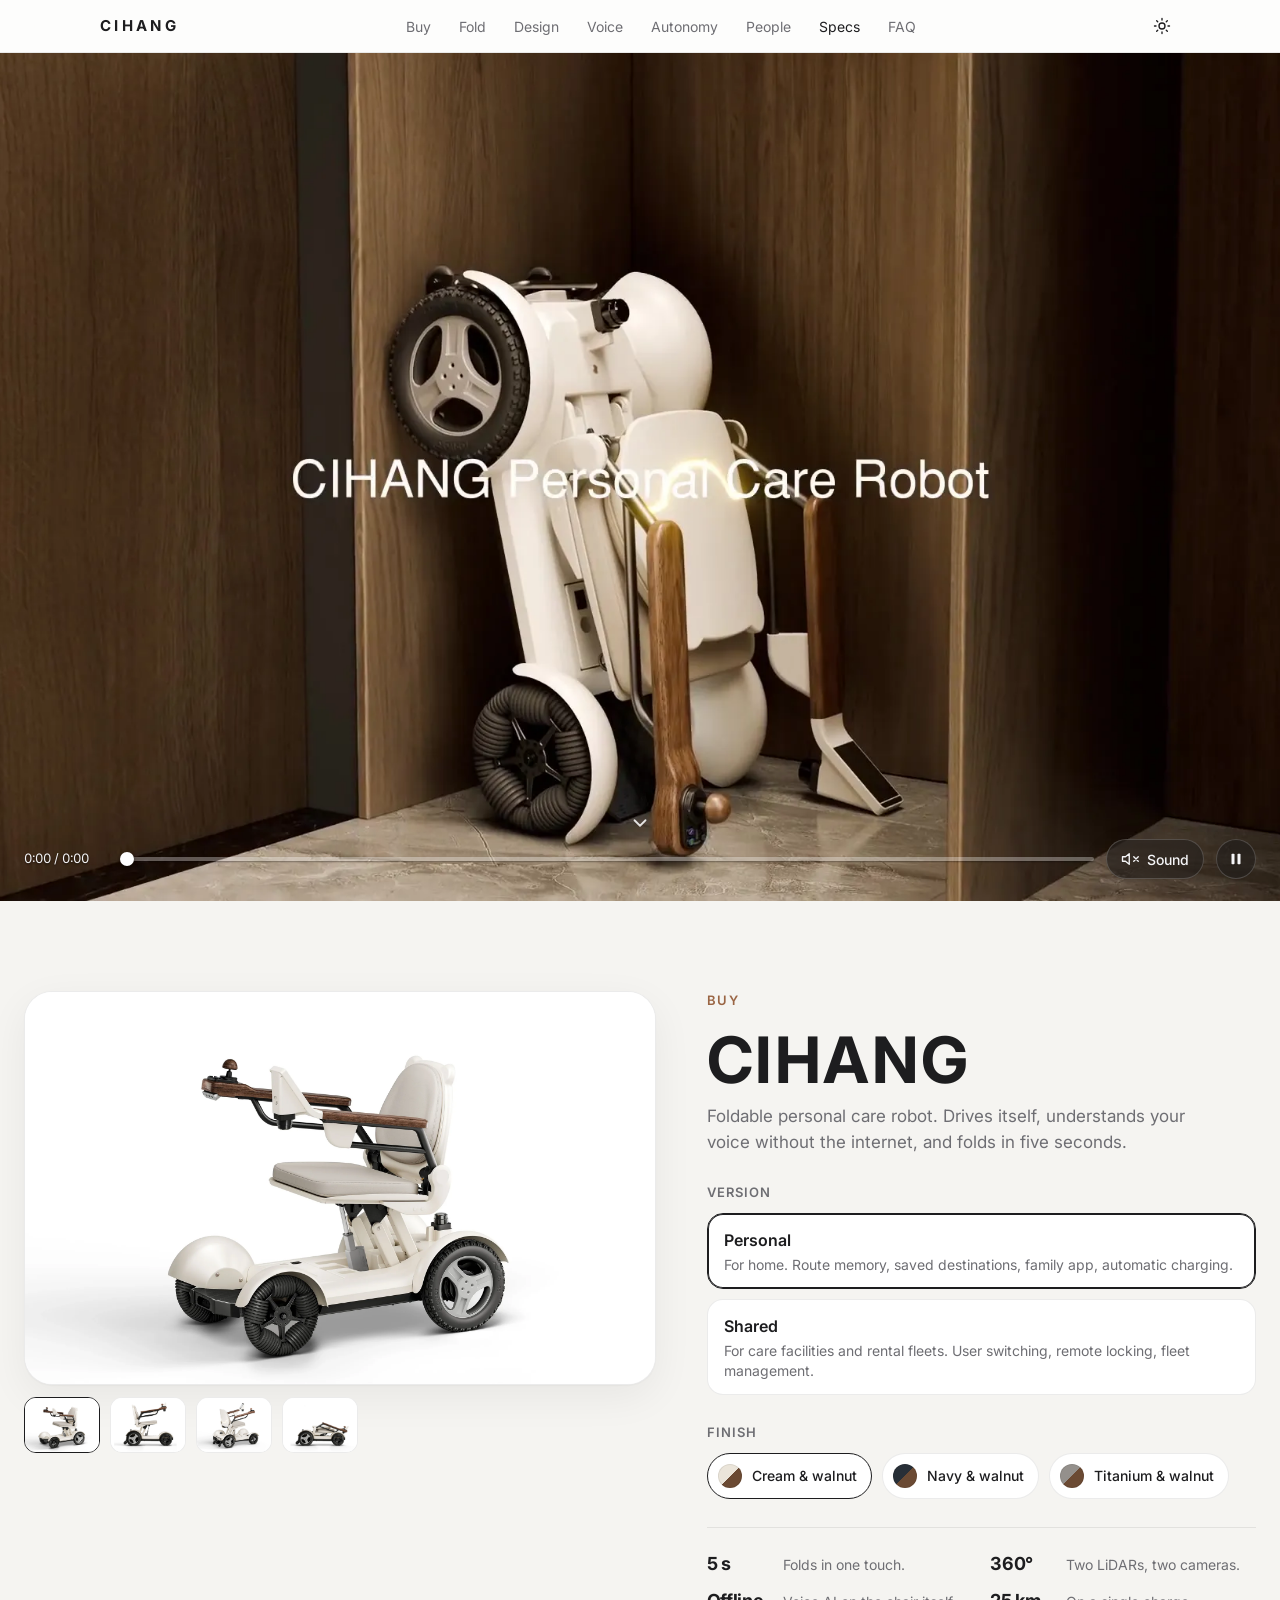
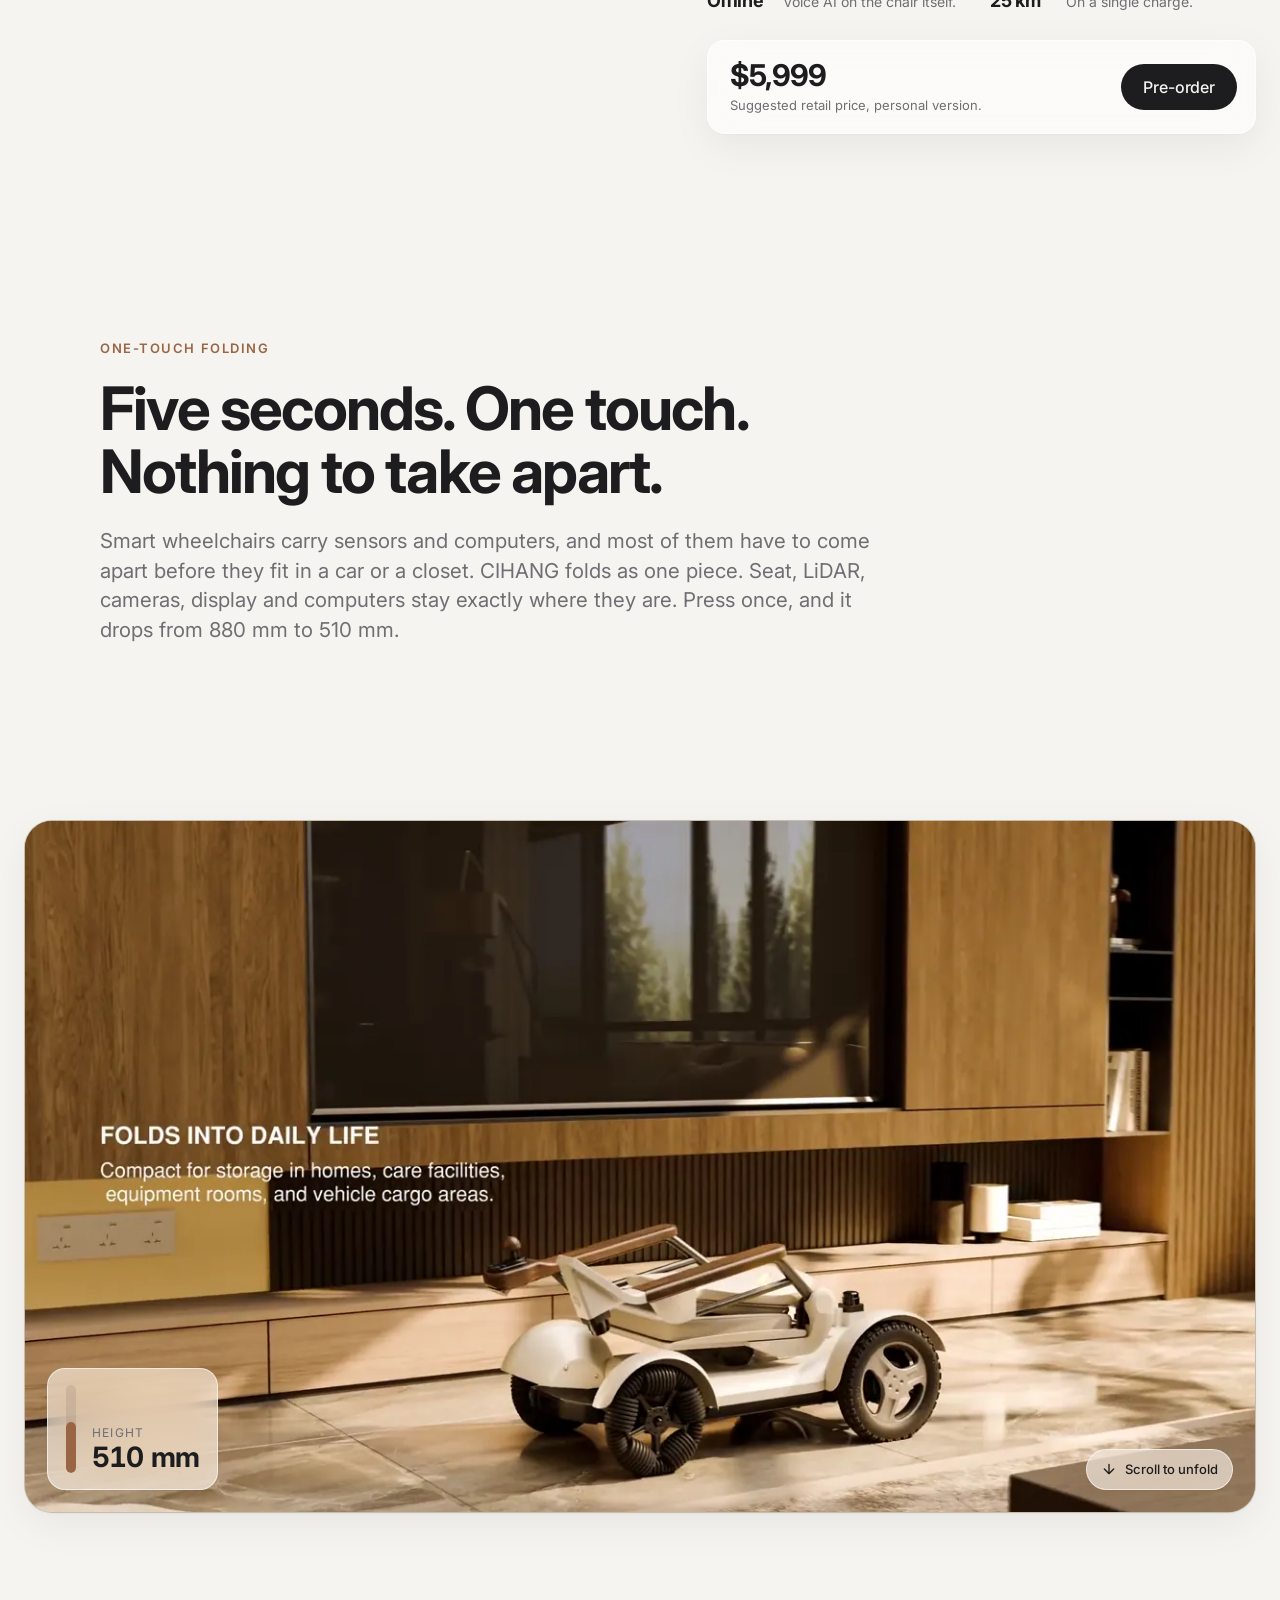
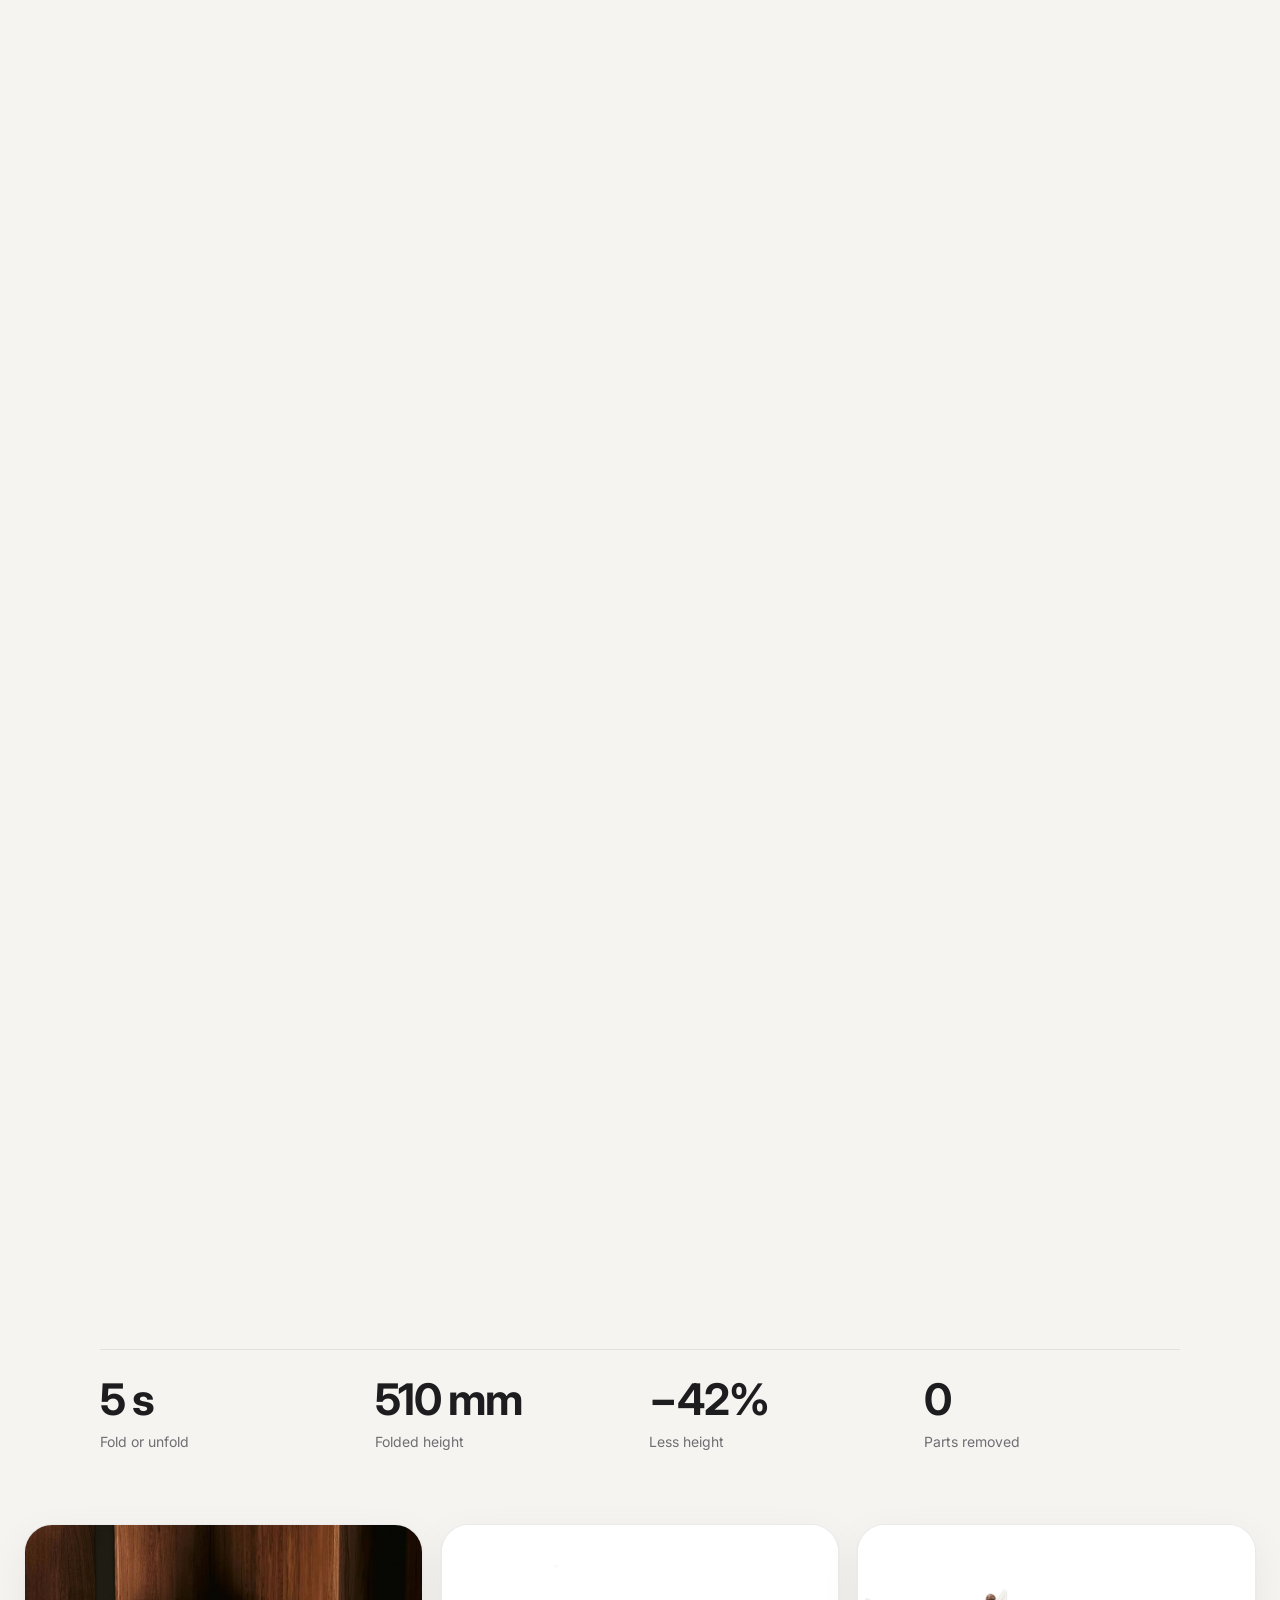
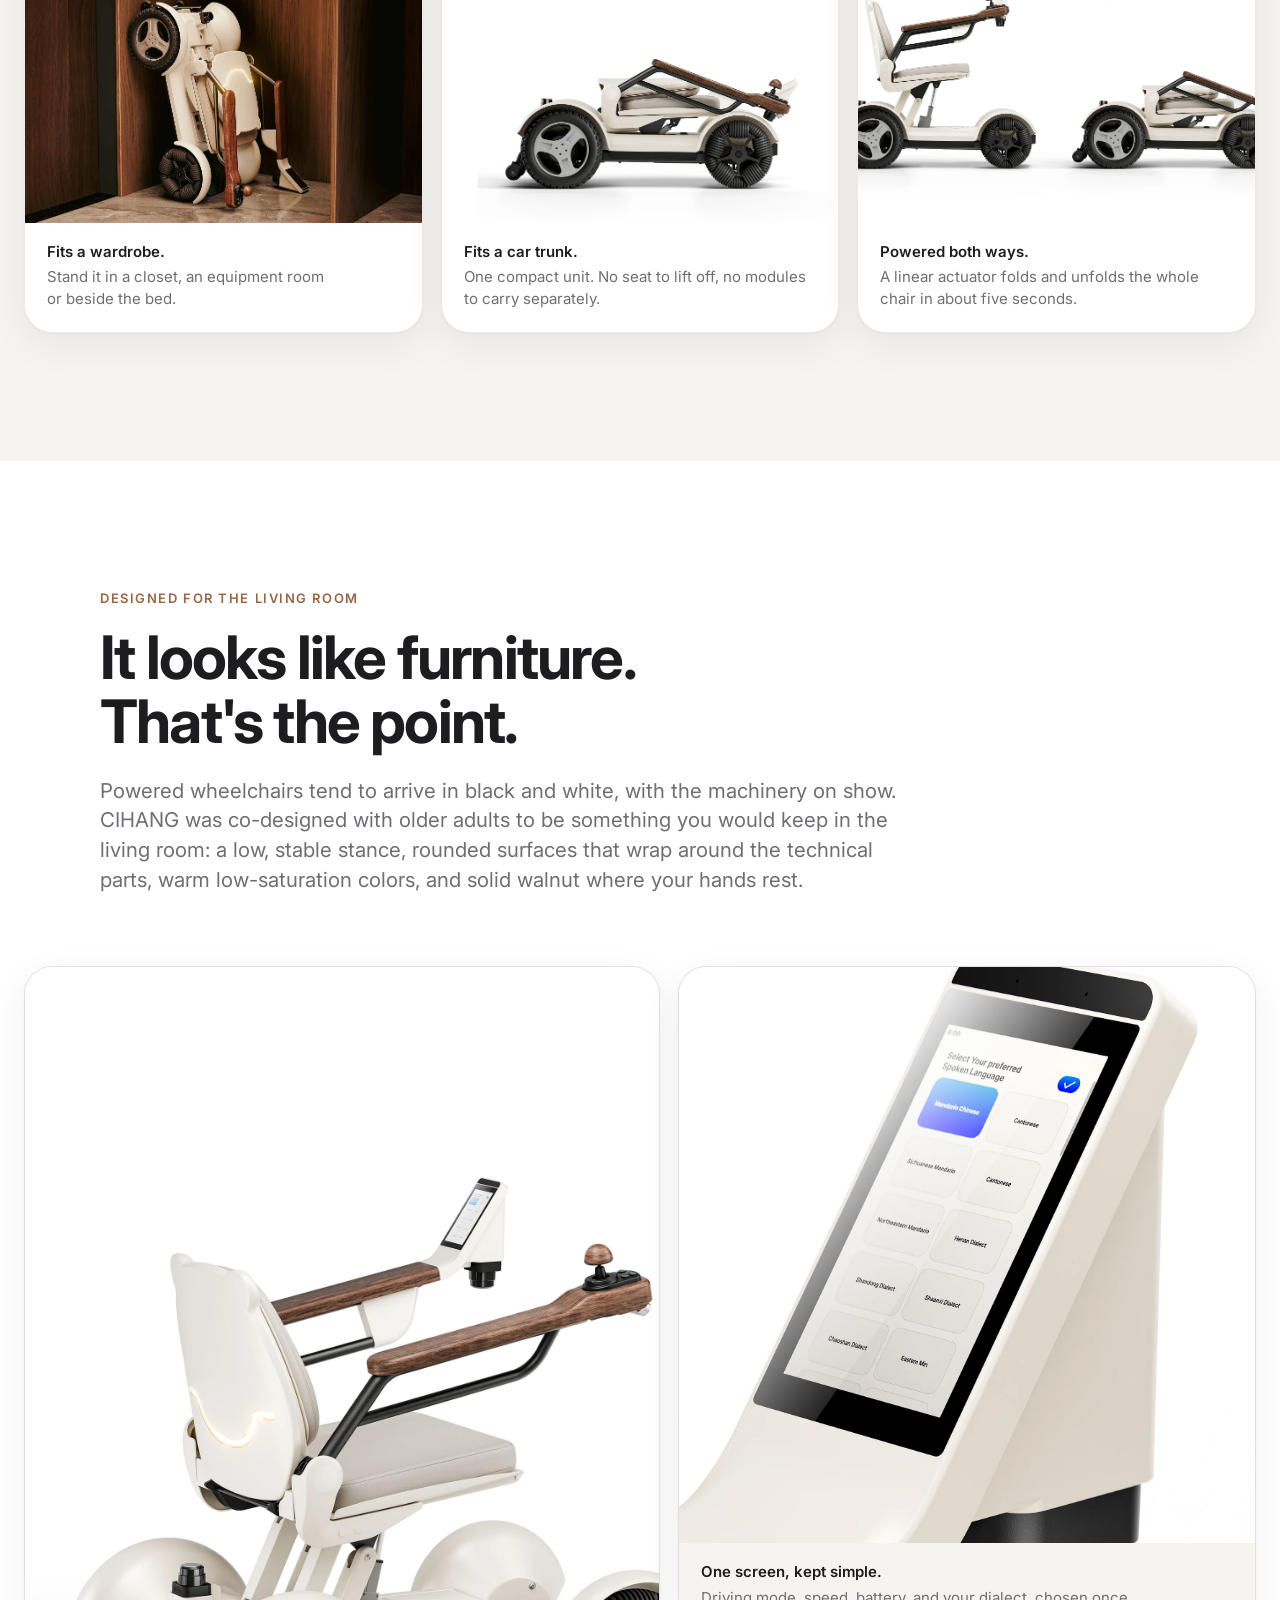
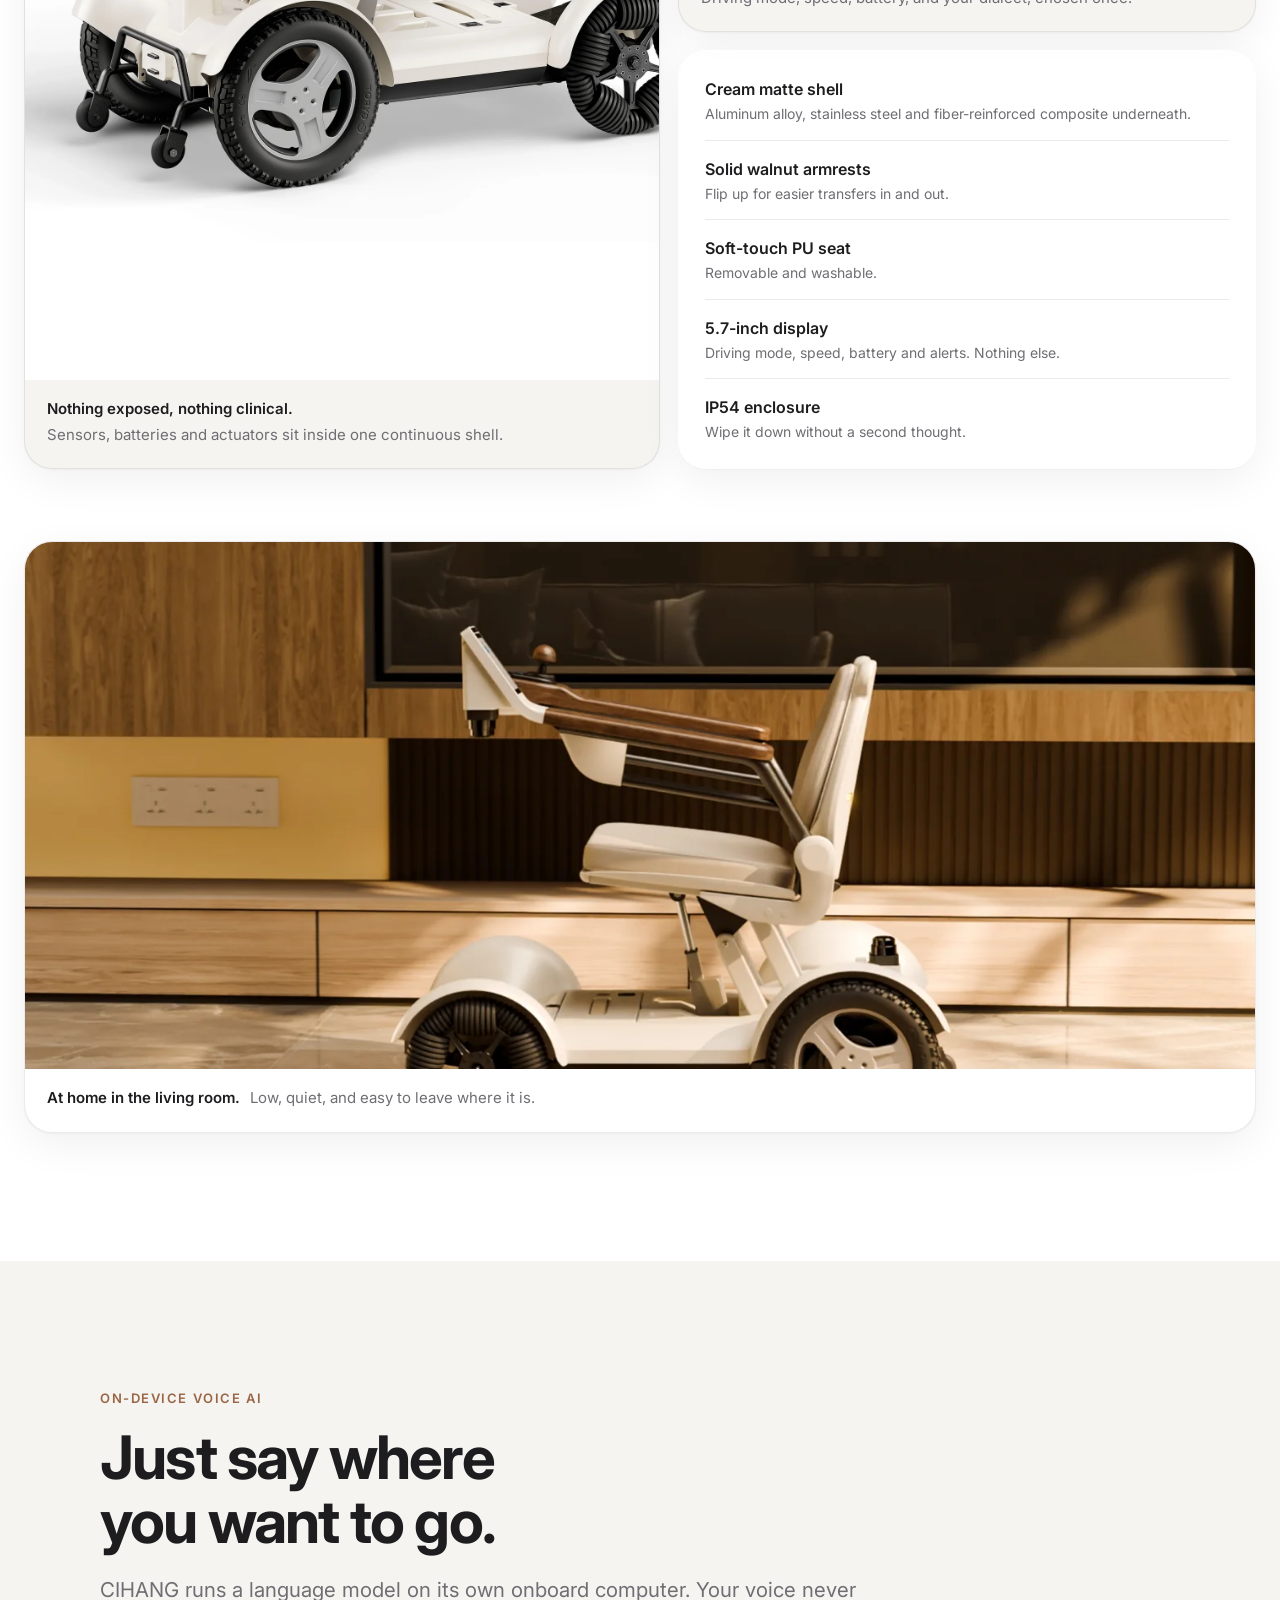
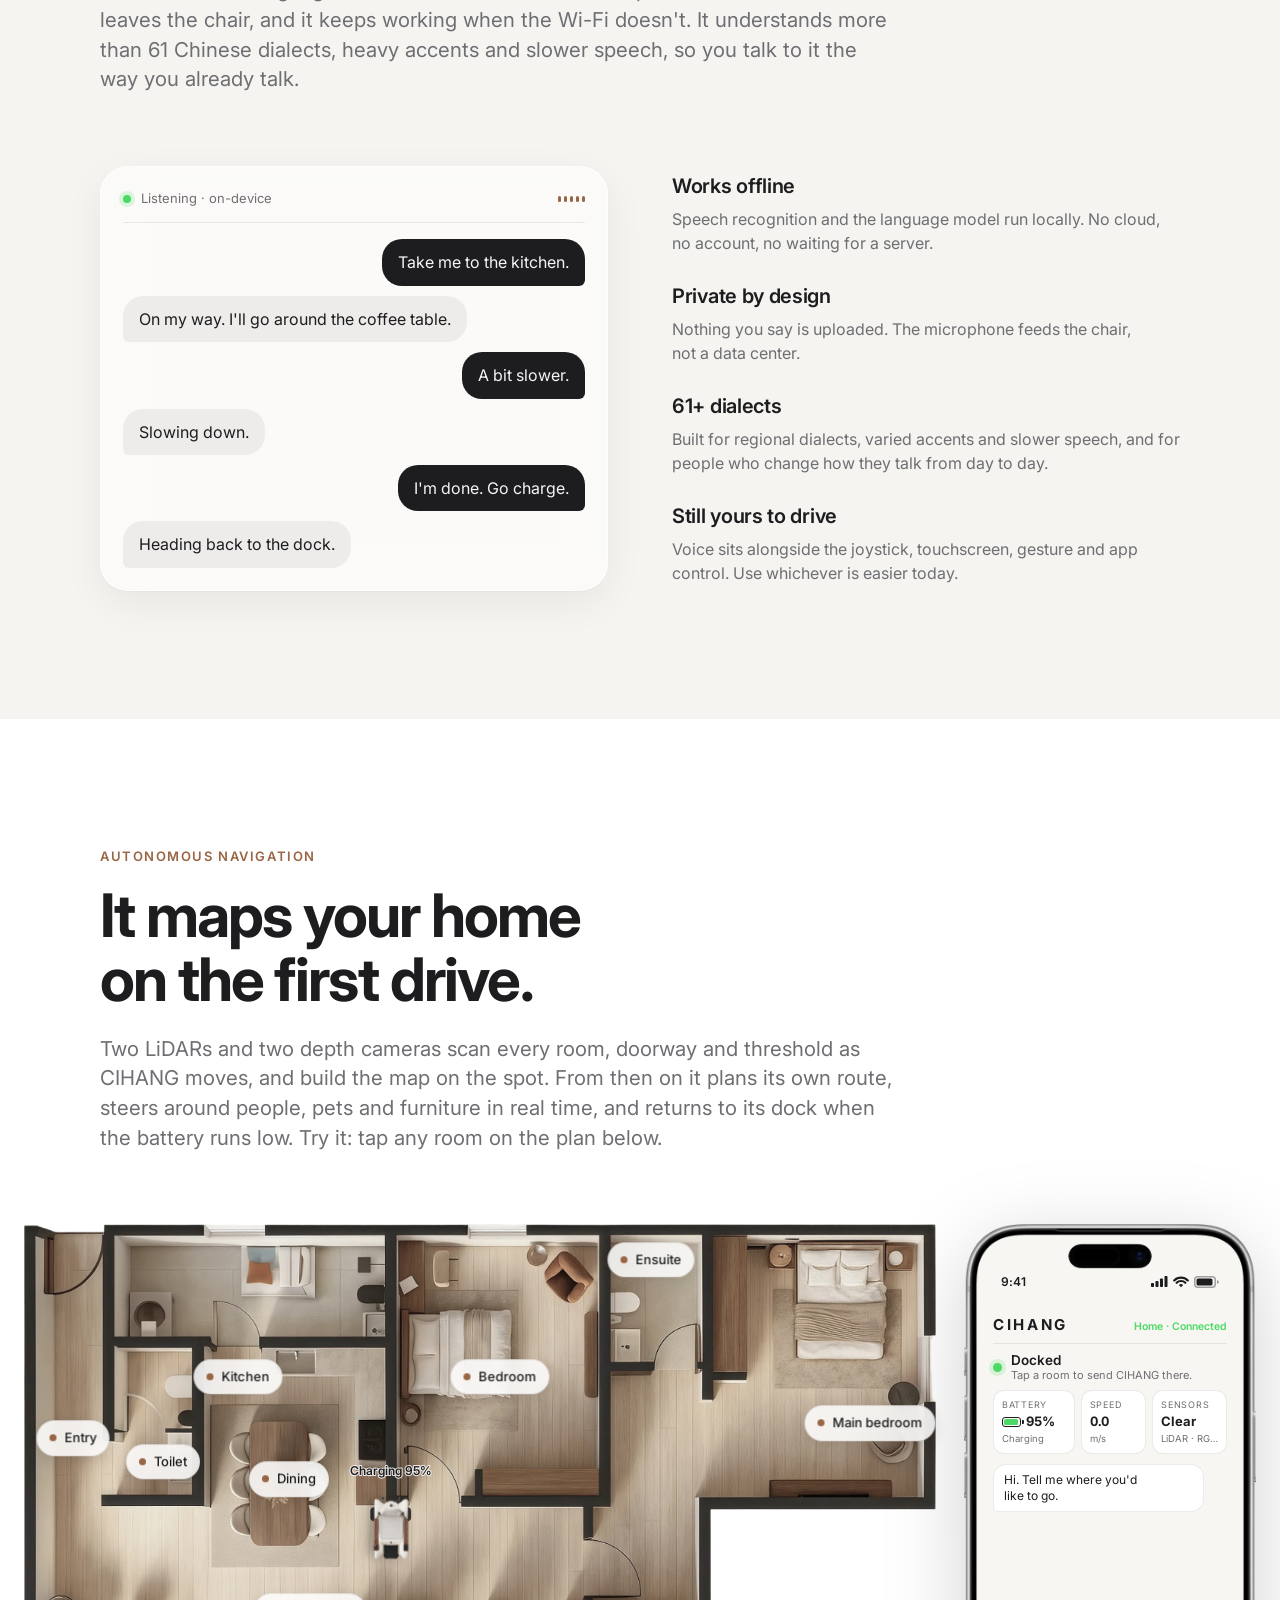
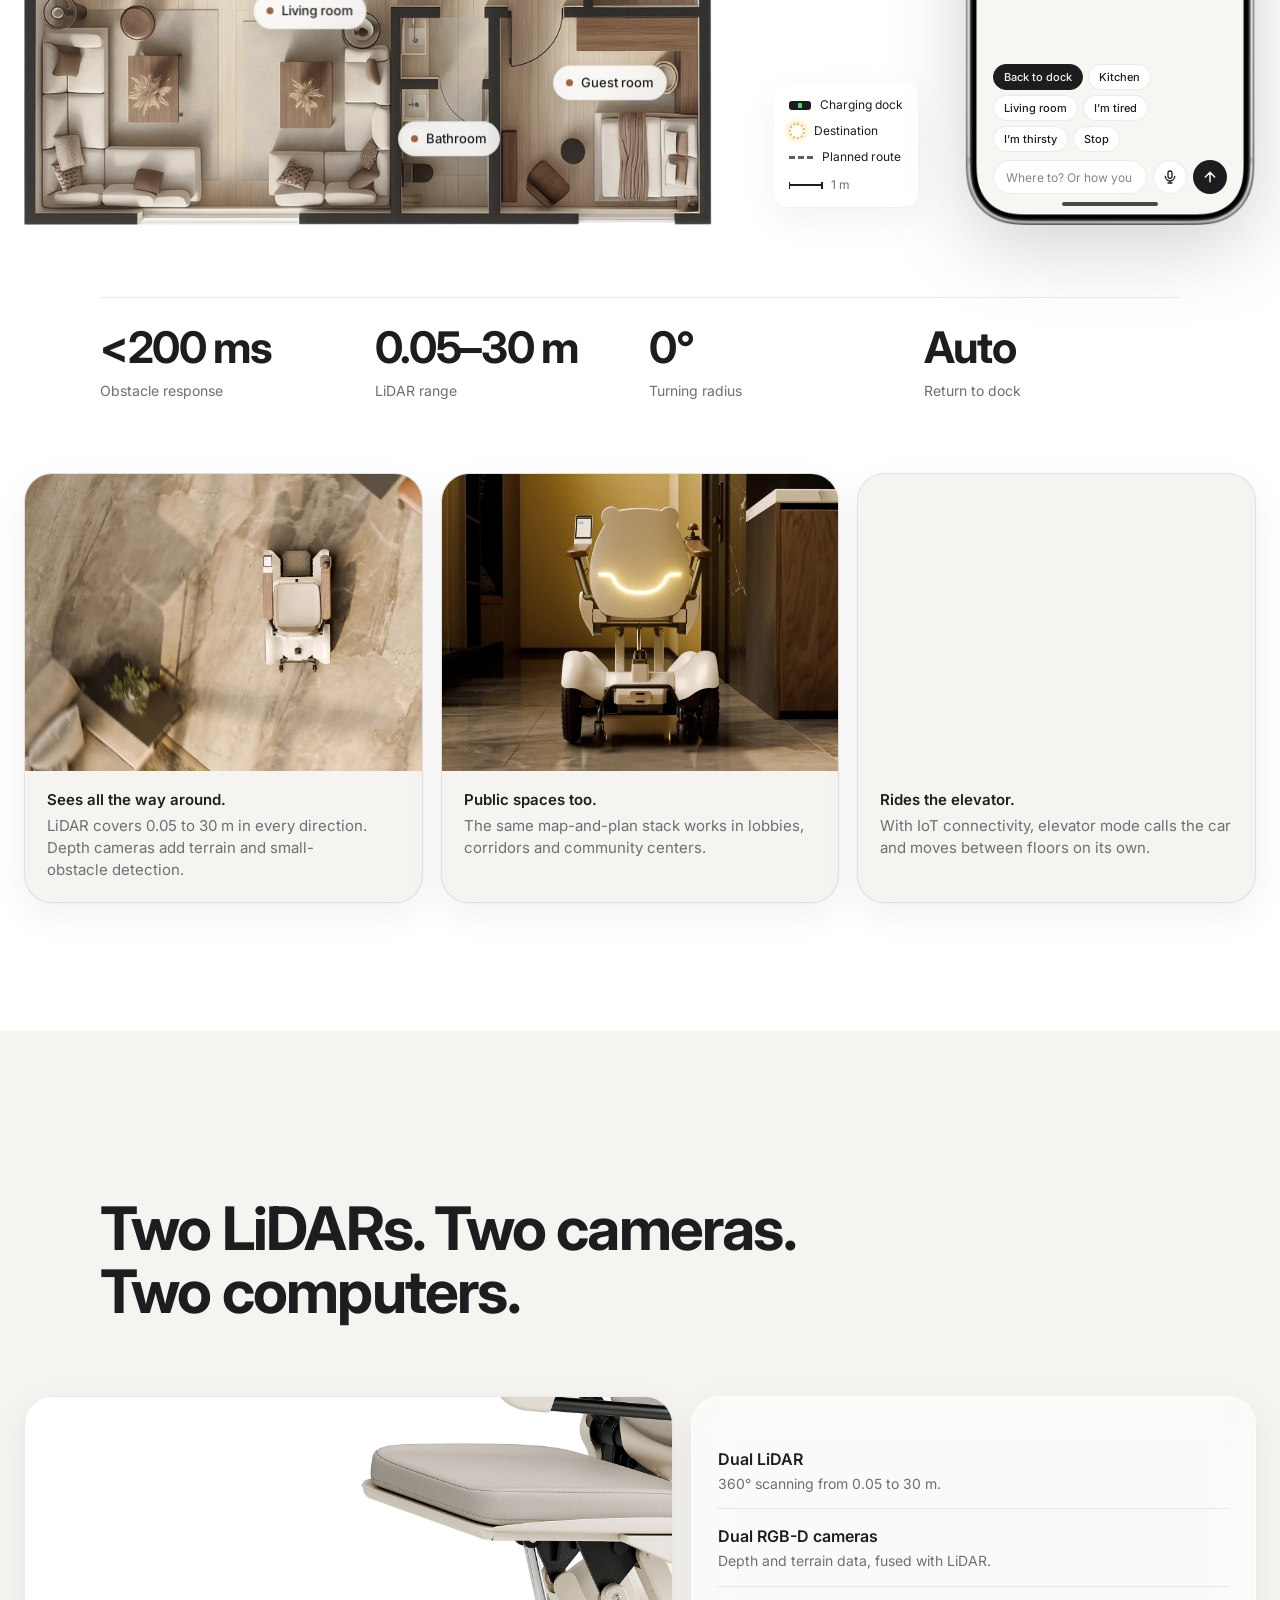
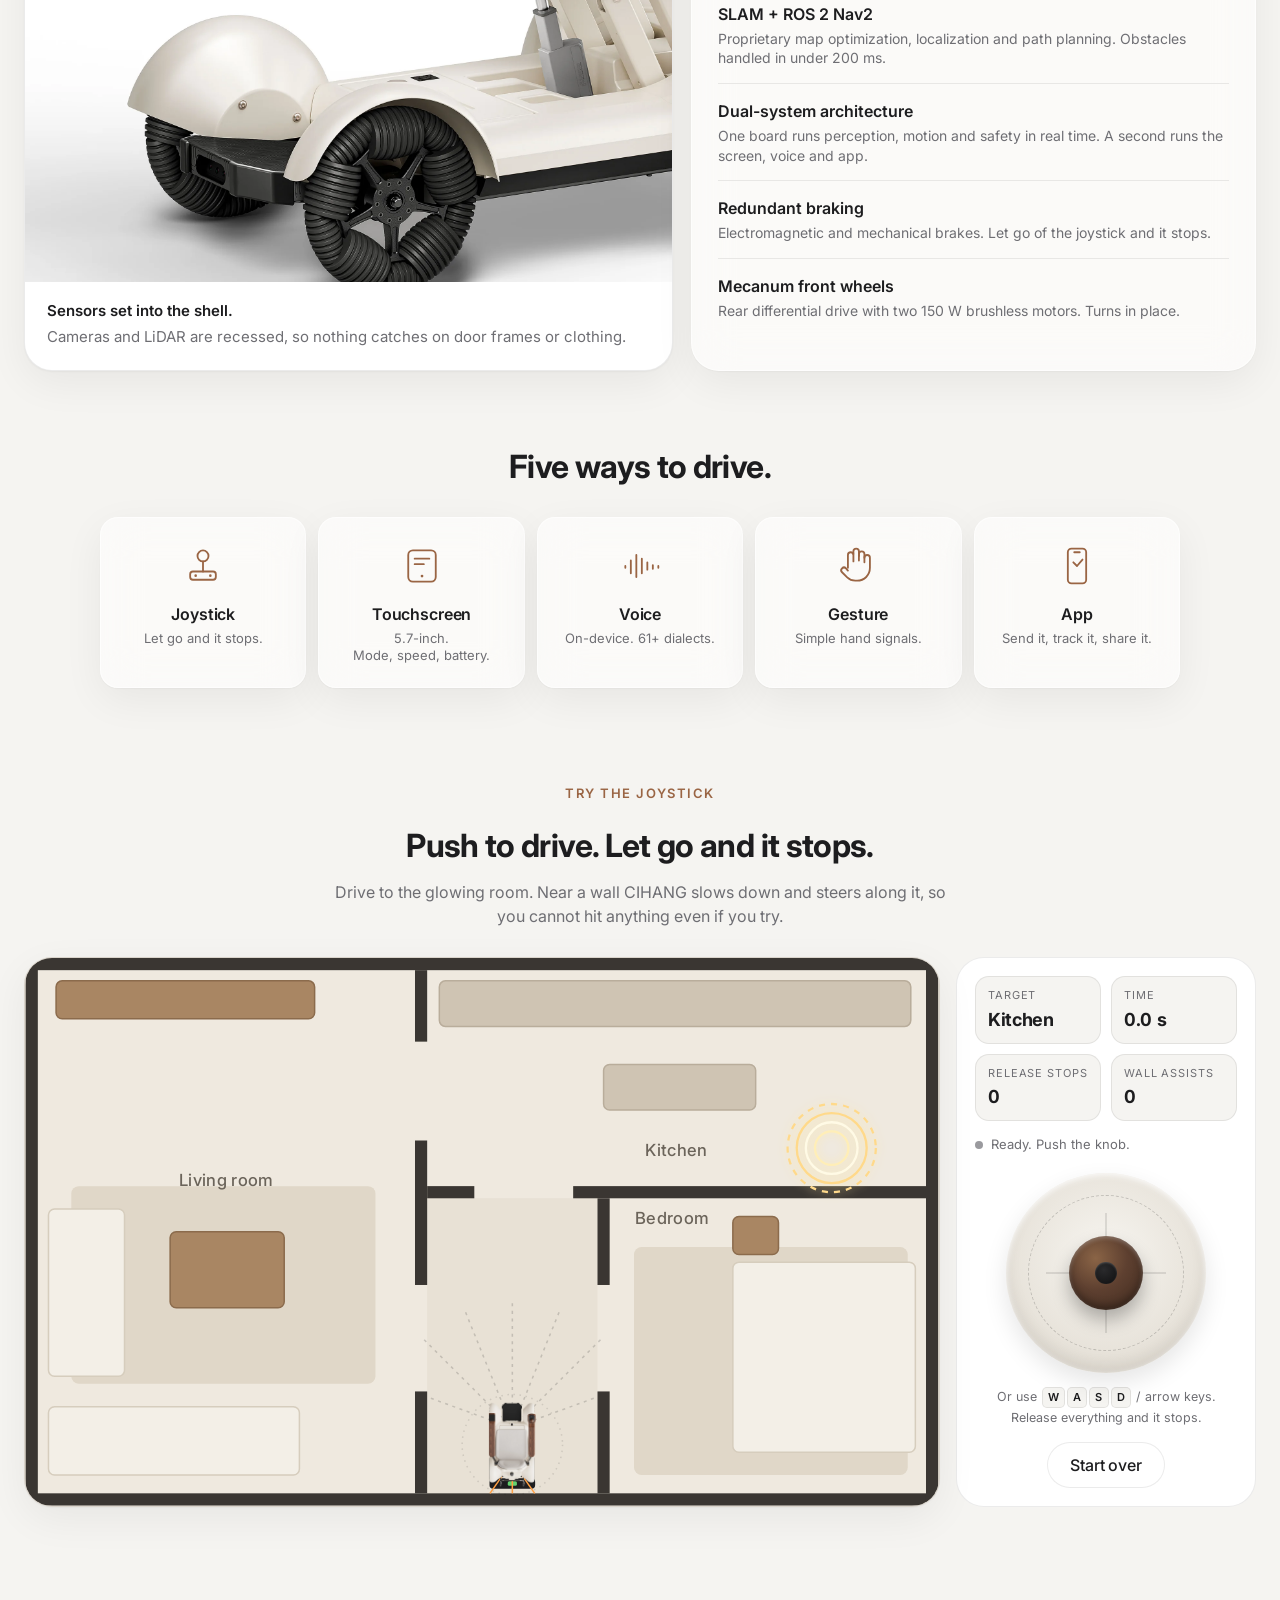
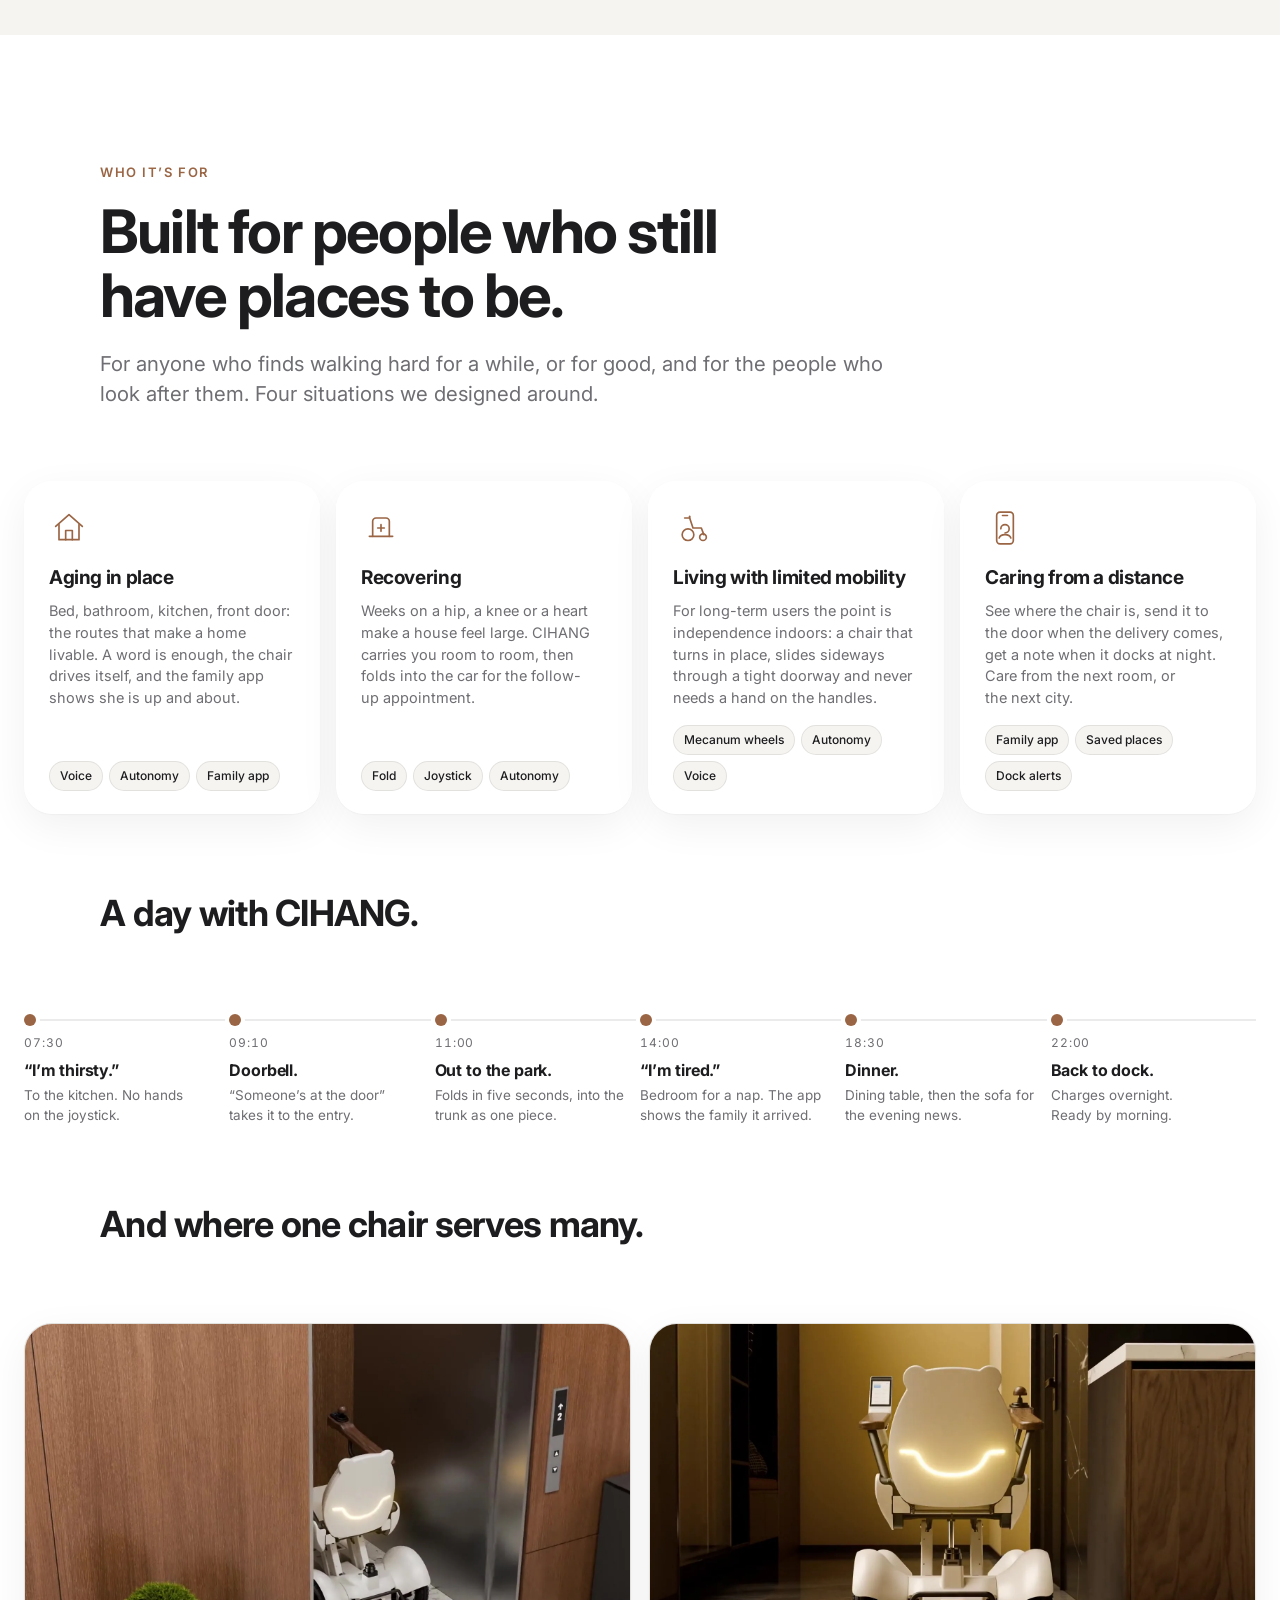
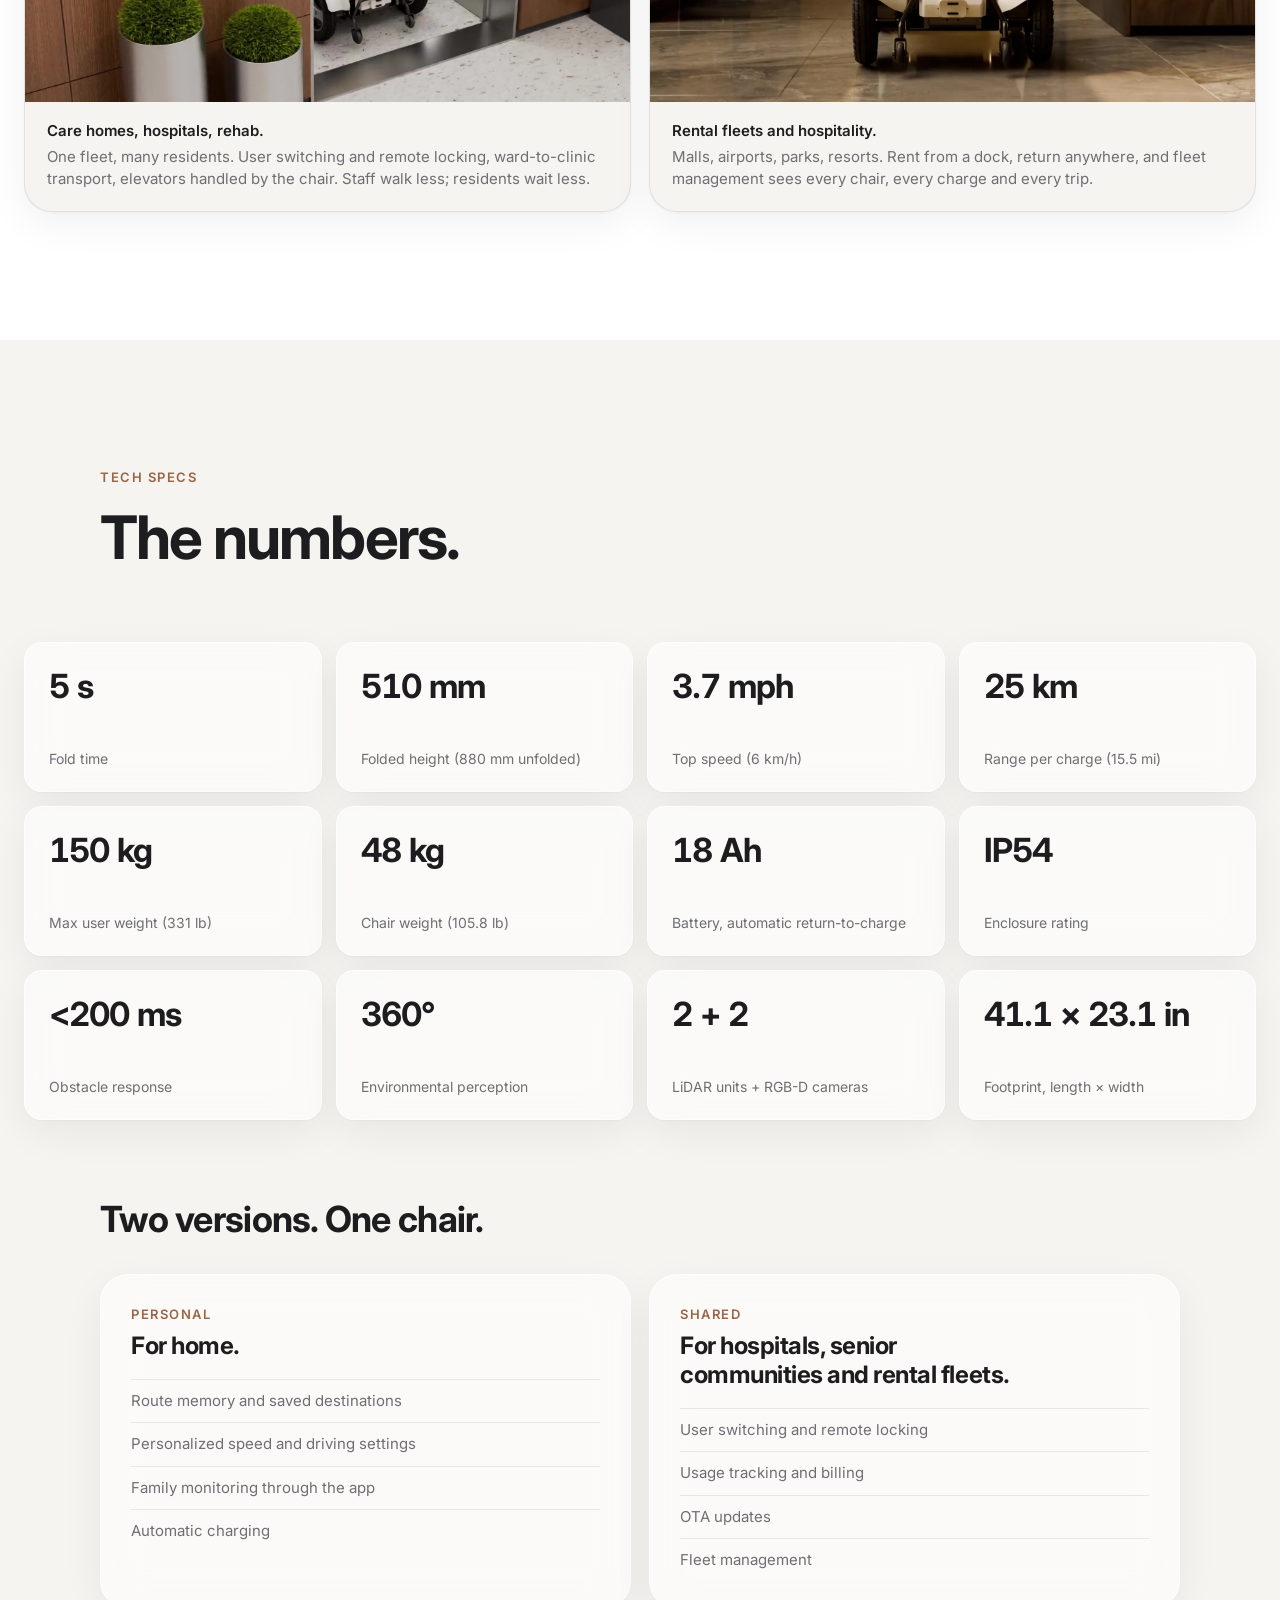
==== index.html @ 5013b327 "Add files via upload" ====
<!DOCTYPE html>
<html lang="en">
<head>
  <meta charset="utf-8">
  <meta name="viewport" content="width=device-width, initial-scale=1">
  <title>CIHANG — Foldable Personal Care Robot</title>
  <meta name="description" content="CIHANG is a foldable personal care robot for aging in place. It drives itself, understands your voice without the internet, and folds in five seconds.">
  <meta name="theme-color" content="#f5f4f1" media="(prefers-color-scheme: light)">
  <meta name="theme-color" content="#0c0c0d" media="(prefers-color-scheme: dark)">
  <meta property="og:title" content="CIHANG — Foldable Personal Care Robot">
  <meta property="og:description" content="Drives itself. Listens without the internet. Folds in five seconds.">
  <meta property="og:image" content="assets/img/studio-front.webp">
  <link rel="icon" href="assets/favicon.svg" type="image/svg+xml">
  <script type="application/ld+json">
  {
    "@context": "https://schema.org",
    "@type": "Product",
    "name": "CIHANG Personal Care Robot",
    "brand": { "@type": "Brand", "name": "WDC Robot" },
    "description": "Foldable personal care robot for aging in place. Drives itself with dual LiDAR and depth cameras, understands voice without the internet, and folds in five seconds.",
    "image": "assets/img/studio-front.webp",
    "offers": { "@type": "Offer", "price": "5999", "priceCurrency": "USD", "availability": "https://schema.org/PreOrder", "url": "https://www.wdcrobot.com/" }
  }
  </script>
  <script>
    // Apply saved theme before first paint to avoid a flash.
    (function () {
      try {
        var t = localStorage.getItem('cihang-theme');
        if (t === 'dark' || t === 'light') document.documentElement.setAttribute('data-theme', t);
      } catch (e) {}
    })();
  </script>
  <link rel="preconnect" href="https://fonts.googleapis.com">
  <link rel="preconnect" href="https://fonts.gstatic.com" crossorigin>
  <link href="https://fonts.googleapis.com/css2?family=Inter:wght@400;500;600;700&display=swap" rel="stylesheet">
  <link rel="stylesheet" href="assets/css/style.css?v=17">
</head>
<body>

<a class="skip" href="#main">Skip to content</a>

<!-- ======================= NAV ======================= -->
<header class="nav" id="top">
  <div class="nav__inner">
    <a class="nav__brand" href="#top" aria-label="CIHANG home">CIHANG</a>
    <nav class="nav__links" id="nav-links" aria-label="Sections">
      <a href="#buy">Buy</a>
      <a href="#fold">Fold</a>
      <a href="#design">Design</a>
      <a href="#voice">Voice</a>
      <a href="#autonomy">Autonomy</a>
      <a href="#people">People</a>
      <a href="#specs">Specs</a>
      <a href="#faq">FAQ</a>
    </nav>
    <div class="nav__actions">
      <button class="icon-btn" id="theme-toggle" type="button" aria-label="Toggle dark mode" title="Toggle theme">
        <svg class="icon-sun" width="18" height="18" viewBox="0 0 24 24" fill="none" stroke="currentColor" stroke-width="1.8" stroke-linecap="round" aria-hidden="true"><circle cx="12" cy="12" r="4"/><path d="M12 2v2M12 20v2M4.9 4.9l1.4 1.4M17.7 17.7l1.4 1.4M2 12h2M20 12h2M4.9 19.1l1.4-1.4M17.7 6.3l1.4-1.4"/></svg>
        <svg class="icon-moon" width="18" height="18" viewBox="0 0 24 24" fill="none" stroke="currentColor" stroke-width="1.8" stroke-linecap="round" stroke-linejoin="round" aria-hidden="true"><path d="M21 12.8A9 9 0 1 1 11.2 3a7 7 0 0 0 9.8 9.8z"/></svg>
      </button>
      <button class="icon-btn nav__menu" id="menu-toggle" type="button" aria-label="Open menu" aria-expanded="false" aria-controls="nav-links">
        <svg width="18" height="18" viewBox="0 0 24 24" fill="none" stroke="currentColor" stroke-width="1.8" stroke-linecap="round" aria-hidden="true"><path d="M4 7h16M4 12h16M4 17h16"/></svg>
      </button>
    </div>
  </div>
</header>

<main id="main">

<!-- ======================= FILM (full-screen hero video) ======================= -->
<section class="film" aria-label="Product film">
  <div class="film__frame">
  <video id="hero-video" autoplay muted loop playsinline preload="metadata" poster="assets/video/poster.webp" aria-label="CIHANG product film: folding, mapping, autonomous driving, elevator access, voice control">
    <source src="assets/video/cihang.mp4" type="video/mp4">
    <img src="assets/video/poster.webp" alt="CIHANG folded in a walnut wardrobe" width="1920" height="1080">
  </video>
  <div class="video-controls">
    <span class="video-time" id="video-time">0:00 / 0:00</span>
    <input class="video-seek" id="video-seek" type="range" min="0" max="1000" value="0" step="1" aria-label="Video progress" style="--p:0%">
    <button class="vbtn glass" id="video-sound" type="button" aria-label="Turn sound on" aria-pressed="false">
      <svg class="ic-muted" width="18" height="18" viewBox="0 0 24 24" fill="none" stroke="currentColor" stroke-width="1.8" stroke-linecap="round" stroke-linejoin="round" aria-hidden="true"><path d="M11 5 6 9H2v6h4l5 4V5z"/><path d="m23 9-6 6M17 9l6 6"/></svg>
      <svg class="ic-sound" width="18" height="18" viewBox="0 0 24 24" fill="none" stroke="currentColor" stroke-width="1.8" stroke-linecap="round" stroke-linejoin="round" aria-hidden="true"><path d="M11 5 6 9H2v6h4l5 4V5z"/><path d="M15.5 8.5a5 5 0 0 1 0 7M19 5.5a10 10 0 0 1 0 13"/></svg>
      <span>Sound</span>
    </button>
    <button class="vbtn glass" id="video-play" type="button" aria-label="Pause video" aria-pressed="true">
      <svg class="ic-pause" width="18" height="18" viewBox="0 0 24 24" fill="currentColor" aria-hidden="true"><rect x="6" y="5" width="4" height="14" rx="1"/><rect x="14" y="5" width="4" height="14" rx="1"/></svg>
      <svg class="ic-play" width="18" height="18" viewBox="0 0 24 24" fill="currentColor" aria-hidden="true"><path d="M8 5.5v13l11-6.5z"/></svg>
    </button>
  </div>
  <a class="film__cue" href="#buy" aria-label="Scroll down">
    <svg width="22" height="22" viewBox="0 0 24 24" fill="none" stroke="currentColor" stroke-width="2" stroke-linecap="round" stroke-linejoin="round" aria-hidden="true"><path d="m6 9 6 6 6-6"/></svg>
  </a>
  </div>
</section>

<!-- ======================= BUY ======================= -->
<section class="section buy" id="buy">
  <div class="container container--wide">
    <div class="buy__grid">
      <div class="buy__gallery reveal">
        <div class="buy__main">
          <img id="buy-main" src="assets/img/studio-front.webp" alt="CIHANG personal care robot, front three-quarter view" width="2400" height="1350">
        </div>
        <div class="buy__thumbs" role="tablist" aria-label="Product views">
          <button type="button" class="is-active" data-base="studio-front" data-src="assets/img/studio-front.webp" data-alt="CIHANG, front three-quarter view" aria-label="Front view"><img src="assets/img/studio-front.webp" alt="" loading="lazy" decoding="async"></button>
          <button type="button" data-base="side-unfolded" data-src="assets/img/side-unfolded.webp" data-alt="CIHANG, side view" aria-label="Side view"><img src="assets/img/side-unfolded.webp" alt="" loading="lazy" decoding="async"></button>
          <button type="button" data-base="studio-rear" data-src="assets/img/studio-rear.webp" data-alt="CIHANG, rear three-quarter view" aria-label="Rear view"><img src="assets/img/studio-rear.webp" alt="" loading="lazy" decoding="async"></button>
          <button type="button" data-base="folded-side" data-src="assets/img/folded-side.webp" data-alt="CIHANG folded" aria-label="Folded"><img src="assets/img/folded-side.webp" alt="" loading="lazy" decoding="async"></button>
        </div>
      </div>

      <div class="buy__panel">
        <p class="eyebrow reveal">Buy</p>
        <h1 class="buy__title reveal" style="--d:.05s">CIHANG</h1>
        <p class="buy__sub reveal" style="--d:.1s">Foldable personal care robot. Drives itself, understands your voice without the internet, and folds in five seconds.</p>

        <div class="buy__group reveal" style="--d:.15s">
          <h3>Version</h3>
          <div class="buy__options" id="buy-versions">
            <button type="button" class="opt is-active" data-version="personal" aria-pressed="true">
              <strong>Personal</strong>
              <span>For home. Route memory, saved destinations, family app, automatic charging.</span>
            </button>
            <button type="button" class="opt" data-version="shared" aria-pressed="false">
              <strong>Shared</strong>
              <span>For care facilities and rental fleets. User switching, remote locking, fleet management.</span>
            </button>
          </div>
        </div>

        <div class="buy__group reveal" style="--d:.2s">
          <h3>Finish</h3>
          <div class="buy__swatches" id="buy-finishes">
            <button type="button" class="swatch is-active" data-finish="" aria-pressed="true"><i class="swatch__cream" aria-hidden="true"></i>Cream &amp; walnut</button>
            <button type="button" class="swatch" data-finish="-navy" aria-pressed="false"><i class="swatch__navy" aria-hidden="true"></i>Navy &amp; walnut</button>
            <button type="button" class="swatch" data-finish="-titanium" aria-pressed="false"><i class="swatch__titanium" aria-hidden="true"></i>Titanium &amp; walnut</button>
          </div>
        </div>

        <ul class="buy__includes reveal" style="--d:.25s">
          <li><strong>5 s</strong><span>Folds in one touch.</span></li>
          <li><strong>360°</strong><span>Two LiDARs, two cameras.</span></li>
          <li><strong>Offline</strong><span>Voice AI on the chair itself.</span></li>
          <li><strong>25 km</strong><span>On a single charge.</span></li>
        </ul>

        <div class="buy__price glass reveal" style="--d:.3s">
          <div class="buy__price-text">
            <span class="buy__amount" id="buy-amount">$5,999</span>
            <span class="buy__note" id="buy-note">Suggested retail price, personal version.</span>
          </div>
          <a class="btn btn--primary" id="buy-cta" href="https://www.wdcrobot.com/" target="_blank" rel="noopener">Pre-order</a>
        </div>
      </div>
    </div>
  </div>
</section>

<!-- ======================= FOLD ======================= -->
<section class="section" id="fold">
  <div class="container">
    <p class="eyebrow reveal">One-touch folding</p>
    <h2 class="headline reveal" style="--d:.05s">Five seconds. One touch.<br class="br-lg"> Nothing to take apart.</h2>
    <p class="lede reveal" style="--d:.1s">Smart wheelchairs carry sensors and computers, and most of them have to come apart before they fit in a car or a closet. CIHANG folds as one piece. Seat, LiDAR, cameras, display and computers stay exactly where they are. Press once, and it drops from 880 mm to 510 mm.</p>
  </div>

  <div class="container container--wide">
    <!-- Scroll-driven unfold: 56 frames cut from the film, scrubbed by scroll position -->
    <div class="unfold" id="unfold" data-frames="56">
      <div class="unfold__sticky">
        <div class="unfold__stage">
          <img class="unfold__poster" src="assets/seq/unfold-01.webp" alt="CIHANG folded flat on a living-room floor; scrolling unfolds it" width="1280" height="720">
          <canvas class="unfold__canvas" width="1280" height="720" aria-hidden="true"></canvas>
          <div class="fold-readout glass unfold__readout" aria-live="polite">
            <div class="fold-bar" aria-hidden="true"><span class="fold-bar__fill" id="unfold-fill" style="height:58%"></span></div>
            <div class="fold-readout__text">
              <span class="fold-readout__label">Height</span>
              <span class="fold-readout__value" id="unfold-height">510 mm</span>
            </div>
          </div>
          <div class="unfold__hint glass" id="unfold-hint" aria-hidden="true">
            <svg width="16" height="16" viewBox="0 0 24 24" fill="none" stroke="currentColor" stroke-width="2" stroke-linecap="round" stroke-linejoin="round"><path d="M12 5v14M5 12l7 7 7-7"/></svg>
            <span>Scroll to unfold</span>
          </div>
        </div>
      </div>
    </div>
  </div>

  <div class="container">
    <div class="stat-row reveal">
      <div class="stat"><span class="stat__num">5 s</span><span class="stat__label">Fold or unfold</span></div>
      <div class="stat"><span class="stat__num">510 mm</span><span class="stat__label">Folded height</span></div>
      <div class="stat"><span class="stat__num">−42%</span><span class="stat__label">Less height</span></div>
      <div class="stat"><span class="stat__num">0</span><span class="stat__label">Parts removed</span></div>
    </div>
  </div>

  <div class="container container--wide">
    <div class="grid-3">
      <figure class="card reveal">
        <img src="assets/img/wardrobe.webp" alt="CIHANG folded and stored upright inside a walnut wardrobe" loading="lazy" decoding="async" width="2400" height="1350">
        <figcaption><strong>Fits a wardrobe.</strong> Stand it in a closet, an equipment room or beside the bed.</figcaption>
      </figure>
      <figure class="card reveal" style="--d:.08s">
        <img src="assets/img/folded-side.webp" alt="Side view of CIHANG folded flat, wheels and armrests still attached" loading="lazy" decoding="async" width="2400" height="1350">
        <figcaption><strong>Fits a car trunk.</strong> One compact unit. No seat to lift off, no modules to carry separately.</figcaption>
      </figure>
      <figure class="card reveal" style="--d:.16s">
        <img src="assets/img/fold-pair.webp" alt="CIHANG shown unfolded and folded side by side on a white background" loading="lazy" decoding="async" width="2400" height="1350">
        <figcaption><strong>Powered both ways.</strong> A linear actuator folds and unfolds the whole chair in about five seconds.</figcaption>
      </figure>
    </div>
  </div>
</section>

<!-- ======================= DESIGN / CMF ======================= -->
<section class="section section--alt" id="design">
  <div class="container">
    <p class="eyebrow reveal">Designed for the living room</p>
    <h2 class="headline reveal" style="--d:.05s">It looks like furniture.<br>That's the point.</h2>
    <p class="lede reveal" style="--d:.1s">Powered wheelchairs tend to arrive in black and white, with the machinery on show. CIHANG was co-designed with older adults to be something you would keep in the living room: a low, stable stance, rounded surfaces that wrap around the technical parts, warm low-saturation colors, and solid walnut where your hands rest.</p>
  </div>

  <div class="container container--wide">
    <div class="design-grid">
      <figure class="card card--tall reveal">
        <img src="assets/img/design-rear.webp" alt="Rear three-quarter view of CIHANG showing the backrest light, walnut armrests and display" loading="lazy" decoding="async" width="1800" height="2400">
        <figcaption><strong>Nothing exposed, nothing clinical.</strong> Sensors, batteries and actuators sit inside one continuous shell.</figcaption>
      </figure>
      <div class="design-side">
        <figure class="card reveal" style="--d:.08s">
          <img src="assets/img/display.webp" alt="Close-up of the 5.7-inch display showing the spoken-language selection screen" loading="lazy" decoding="async" width="1600" height="1600">
          <figcaption><strong>One screen, kept simple.</strong> Driving mode, speed, battery, and your dialect, chosen once.</figcaption>
        </figure>
        <ul class="material-list glass reveal" style="--d:.16s">
          <li><span>Cream matte shell</span><small>Aluminum alloy, stainless steel and fiber-reinforced composite underneath.</small></li>
          <li><span>Solid walnut armrests</span><small>Flip up for easier transfers in and out.</small></li>
          <li><span>Soft-touch PU seat</span><small>Removable and washable.</small></li>
          <li><span>5.7-inch display</span><small>Driving mode, speed, battery and alerts. Nothing else.</small></li>
          <li><span>IP54 enclosure</span><small>Wipe it down without a second thought.</small></li>
        </ul>
      </div>
    </div>
  </div>

  <div class="container container--wide">
    <figure class="banner reveal">
      <img src="assets/img/living.webp" alt="CIHANG parked beside a wooden media console in a warm living room" loading="lazy" decoding="async" width="1500" height="1000">
      <figcaption><strong>At home in the living room.</strong> Low, quiet, and easy to leave where it is.</figcaption>
    </figure>
  </div>
</section>

<!-- ======================= VOICE ======================= -->
<section class="section" id="voice">
  <div class="container">
    <p class="eyebrow reveal">On-device voice AI</p>
    <h2 class="headline reveal" style="--d:.05s">Just say where<br>you want to go.</h2>
    <p class="lede reveal" style="--d:.1s">CIHANG runs a language model on its own onboard computer. Your voice never leaves the chair, and it keeps working when the Wi-Fi doesn't. It understands more than 61 Chinese dialects, heavy accents and slower speech, so you talk to it the way you already talk.</p>
  </div>

  <div class="container">
    <div class="voice-grid">
      <div class="chat glass reveal" id="chat">
        <div class="chat__head">
          <span class="chat__dot"></span>
          <span>Listening · on-device</span>
          <span class="wave" aria-hidden="true"><i></i><i></i><i></i><i></i><i></i></span>
        </div>
        <div class="bubble bubble--user" style="--d:.2s">Take me to the kitchen.</div>
        <div class="bubble bubble--bot" style="--d:.9s">On my way. I'll go around the coffee table.</div>
        <div class="bubble bubble--user" style="--d:1.8s">A bit slower.</div>
        <div class="bubble bubble--bot" style="--d:2.4s">Slowing down.</div>
        <div class="bubble bubble--user" style="--d:3.3s">I'm done. Go charge.</div>
        <div class="bubble bubble--bot" style="--d:3.9s">Heading back to the dock.</div>
      </div>

      <div class="feature-list">
        <div class="feature reveal">
          <h3>Works offline</h3>
          <p>Speech recognition and the language model run locally. No cloud, no account, no waiting for a server.</p>
        </div>
        <div class="feature reveal" style="--d:.08s">
          <h3>Private by design</h3>
          <p>Nothing you say is uploaded. The microphone feeds the chair, not a data center.</p>
        </div>
        <div class="feature reveal" style="--d:.16s">
          <h3>61+ dialects</h3>
          <p>Built for regional dialects, varied accents and slower speech, and for people who change how they talk from day to day.</p>
        </div>
        <div class="feature reveal" style="--d:.24s">
          <h3>Still yours to drive</h3>
          <p>Voice sits alongside the joystick, touchscreen, gesture and app control. Use whichever is easier today.</p>
        </div>
      </div>
    </div>
  </div>
</section>

<!-- ======================= AUTONOMY ======================= -->
<section class="section section--alt" id="autonomy">
  <div class="container">
    <p class="eyebrow reveal">Autonomous navigation</p>
    <h2 class="headline reveal" style="--d:.05s">It maps your home<br>on the first drive.</h2>
    <p class="lede reveal" style="--d:.1s">Two LiDARs and two depth cameras scan every room, doorway and threshold as CIHANG moves, and build the map on the spot. From then on it plans its own route, steers around people, pets and furniture in real time, and returns to its dock when the battery runs low. Try it: tap any room on the plan below.</p>
  </div>

  <div class="container container--wide reveal" style="--d:.1s">
    <div class="navmap" id="navmap">
      <div class="navmap__stage">
        <img class="navmap__plan" src="assets/img/floorplan.webp" alt="Floor plan of an apartment: entry, kitchen, dining, living room, two bedrooms, guest room and bathrooms" loading="lazy" decoding="async" width="2400" height="1581">
        <svg class="navmap__svg" viewBox="0 0 1791 1180" preserveAspectRatio="none" aria-hidden="true">
          <g class="navmap__rooms">
          <polygon class="navmap__room" data-room="entry" points="20,20 175,20 175,745 20,745"></polygon>
          <polygon class="navmap__room" data-room="wc" points="178,245 368,245 368,540 178,540"></polygon>
          <polygon class="navmap__room" data-room="kitchen" points="345,240 740,240 740,545 610,545 610,380 345,380"></polygon>
          <polygon class="navmap__room" data-room="dining" points="345,380 610,380 610,745 345,745"></polygon>
          <polygon class="navmap__room" data-room="living" points="20,745 745,745 745,1165 20,1165"></polygon>
          <polygon class="navmap__room" data-room="bedroom" points="745,20 1130,20 1130,545 745,545"></polygon>
          <polygon class="navmap__room" data-room="ensuite" points="1150,20 1330,20 1330,285 1150,285"></polygon>
          <polygon class="navmap__room" data-room="master" points="1355,20 1775,20 1775,545 1355,545"></polygon>
          <polygon class="navmap__room" data-room="bath" points="750,760 920,760 920,1165 750,1165"></polygon>
          <polygon class="navmap__room" data-room="guest" points="955,760 1340,760 1340,1165 955,1165"></polygon>
          </g>
          <g class="navmap__dockpad" id="navmap-dock" transform="translate(720 570)" role="button" tabindex="0" aria-label="Charging dock: send CIHANG back to charge">
            <circle class="dockpad__hit" r="46"></circle>
            <circle class="dockpad__pulse" r="22"></circle>
            <rect x="-40" y="-14" width="80" height="28" rx="8"></rect>
            <path d="M-3 -8 L-8 1 L-1 1 L-3 8 L4 -1 L-3 -1 Z"></path>
            <text class="dockpad__label" id="navmap-dock-label" x="0" y="-78" text-anchor="middle">Charging dock</text>
          </g>
          <polyline class="navmap__route" id="navmap-route" points=""></polyline>
          <g class="halo" id="navmap-halo" transform="translate(-999 -999)">
            <circle class="halo__ring halo__ring--1" r="60"></circle>
            <circle class="halo__ring halo__ring--2" r="60"></circle>
            <circle class="halo__ring halo__ring--3" r="60"></circle>
          </g>
          <g id="navmap-bot" transform="translate(720 596) rotate(90)">
            <image href="assets/img/chair-top.webp" x="-61.6" y="-34.4" width="123.2" height="68.8"></image>
          </g>
        </svg>
      <button class="navmap__pin" type="button" data-room="entry" style="--x:5.4%; --y:35.6%; --d:0.50s">Entry</button>
      <button class="navmap__pin" type="button" data-room="wc" style="--x:15.2%; --y:39.5%; --d:0.65s">Toilet</button>
      <button class="navmap__pin" type="button" data-room="kitchen" style="--x:23.5%; --y:25.4%; --d:0.85s">Kitchen</button>
      <button class="navmap__pin" type="button" data-room="dining" style="--x:29.0%; --y:42.4%; --d:1.20s">Dining</button>
      <button class="navmap__pin" type="button" data-room="living" style="--x:31.3%; --y:64.4%; --d:1.55s">Living room</button>
      <button class="navmap__pin" type="button" data-room="bedroom" style="--x:52.2%; --y:25.4%; --d:1.90s">Bedroom</button>
      <button class="navmap__pin" type="button" data-room="ensuite" style="--x:68.7%; --y:5.9%; --d:2.25s">Ensuite</button>
      <button class="navmap__pin" type="button" data-room="master" style="--x:92.7%; --y:33.1%; --d:2.60s">Main bedroom</button>
      <button class="navmap__pin" type="button" data-room="bath" style="--x:46.6%; --y:85.6%; --d:2.95s">Bathroom</button>
      <button class="navmap__pin" type="button" data-room="guest" style="--x:64.2%; --y:76.3%; --d:3.30s">Guest room</button>

        <div class="navmap__legend glass" aria-label="Map legend">
          <div class="legend__row"><i class="legend__dock"></i><span>Charging dock</span></div>
          <div class="legend__row"><i class="legend__halo"></i><span>Destination</span></div>
          <div class="legend__row"><i class="legend__route"></i><span>Planned route</span></div>
          <div class="legend__scale"><i></i><span>1 m</span></div>
        </div>
      </div>

      <aside class="phone" aria-label="CIHANG app on a phone">
        <div class="phone__screen">
          <div class="phone__statusbar" aria-hidden="true">
            <span>9:41</span>
            <span class="phone__sys">
              <svg class="sys-signal" width="17" height="11" viewBox="0 0 17 11" fill="currentColor" aria-hidden="true"><rect x="0" y="7" width="3" height="4" rx="0.8"/><rect x="4.5" y="5" width="3" height="6" rx="0.8"/><rect x="9" y="2.5" width="3" height="8.5" rx="0.8"/><rect x="13.5" y="0" width="3" height="11" rx="0.8"/></svg>
              <svg class="sys-wifi" width="16" height="12" viewBox="0 0 16 12" aria-hidden="true"><path d="M1.21 4.41A9.6 9.6 0 0 1 14.79 4.41" fill="none" stroke="currentColor" stroke-width="2.2" stroke-linecap="round"/><path d="M3.62 6.82A6.2 6.2 0 0 1 12.38 6.82" fill="none" stroke="currentColor" stroke-width="2.2" stroke-linecap="round"/><path d="M8 11.2L5.88 9.08A3 3 0 0 1 10.12 9.08Z" fill="currentColor"/></svg>
              <svg class="sys-batt" width="25" height="12" viewBox="0 0 25 12" aria-hidden="true"><rect x="0.75" y="0.75" width="20.5" height="10.5" rx="3" fill="none" stroke="currentColor" stroke-opacity=".4" stroke-width="1.5"/><rect x="2.5" y="2.5" width="16" height="7" rx="1.6" fill="currentColor"/><path d="M23 4.2v3.6a1.8 1.8 0 0 0 0-3.6z" fill="currentColor" fill-opacity=".45"/></svg>
            </span>
          </div>
          <div class="phone__app navmap__hud">
            <header class="phone__head">
              <strong>CIHANG</strong>
              <span>Home · Connected</span>
            </header>
            <div class="navmap__status" aria-live="polite">
              <span class="navmap__dot" id="navmap-dot"></span>
              <div class="navmap__text">
                <strong id="navmap-state">Docked</strong>
                <span id="navmap-detail">Tap a room, or tell CIHANG where to go.</span>
              </div>
            </div>
            <div class="navmap__tele">
              <div class="tele">
                <span class="tele__label">Battery</span>
                <span class="tele__value"><i class="batt" id="navmap-batt" style="--lvl:92%"></i><b id="navmap-batt-pct">92%</b></span>
                <small id="navmap-range">23 km left</small>
              </div>
              <div class="tele">
                <span class="tele__label">Speed</span>
                <span class="tele__value"><b id="navmap-speed">0.0</b></span>
                <small>m/s</small>
              </div>
              <div class="tele">
                <span class="tele__label">Sensors</span>
                <span class="tele__value"><b id="navmap-sens">Clear</b></span>
                <small>LiDAR · RGB-D</small>
              </div>
            </div>
            <div class="navmap__log" id="navmap-log" aria-live="polite" aria-label="Conversation with CIHANG">
              <div class="msg msg--bot">Hi. Tell me where you'd like to go.</div>
            </div>
            <div class="navmap__chips" id="navmap-chips" aria-label="Quick commands">
              <button type="button" data-cmd="Back to dock">Back to dock</button>
              <button type="button" data-cmd="Take me to the kitchen">Kitchen</button>
              <button type="button" data-cmd="Go to the living room">Living room</button>
              <button type="button" data-cmd="I'm tired">I’m tired</button>
              <button type="button" data-cmd="I'm thirsty">I’m thirsty</button>
              <button type="button" data-cmd="Stop">Stop</button>
            </div>
            <form class="navmap__ask" id="navmap-ask" autocomplete="off">
              <input type="text" id="navmap-input" placeholder="Where to? Or how you feel…" aria-label="Tell CIHANG where to go" maxlength="80">
              <button type="button" class="navmap__mic" id="navmap-mic" aria-label="Voice input" aria-pressed="false" title="Speak">
                <svg width="16" height="16" viewBox="0 0 24 24" fill="none" stroke="currentColor" stroke-width="2" stroke-linecap="round" stroke-linejoin="round" aria-hidden="true"><rect x="9" y="3" width="6" height="11" rx="3"/><path d="M5 11a7 7 0 0 0 14 0M12 18v3M9 21h6"/></svg>
              </button>
              <button type="submit" aria-label="Send">
                <svg width="16" height="16" viewBox="0 0 24 24" fill="none" stroke="currentColor" stroke-width="2.2" stroke-linecap="round" stroke-linejoin="round" aria-hidden="true"><path d="M12 19V5M5 12l7-7 7 7"/></svg>
              </button>
            </form>
          </div>
          <div class="phone__homebar" aria-hidden="true"></div>
        </div>
        <img class="phone__frame" src="assets/img/phone.webp" alt="" aria-hidden="true" width="1319" height="2718">
      </aside>
    </div>
  </div>

  <div class="container">
    <div class="stat-row reveal">
      <div class="stat"><span class="stat__num">&lt;200 ms</span><span class="stat__label">Obstacle response</span></div>
      <div class="stat"><span class="stat__num">0.05–30 m</span><span class="stat__label">LiDAR range</span></div>
      <div class="stat"><span class="stat__num">0°</span><span class="stat__label">Turning radius</span></div>
      <div class="stat"><span class="stat__num">Auto</span><span class="stat__label">Return to dock</span></div>
    </div>
  </div>

  <div class="container container--wide">
    <div class="grid-3">
      <figure class="card reveal">
        <img src="assets/img/overhead.webp" alt="Overhead view of CIHANG on a marble floor beside a sofa" loading="lazy" decoding="async" width="2400" height="1350">
        <figcaption><strong>Sees all the way around.</strong> LiDAR covers 0.05 to 30 m in every direction. Depth cameras add terrain and small-obstacle detection.</figcaption>
      </figure>
      <figure class="card reveal" style="--d:.08s">
        <img src="assets/img/lobby.webp" alt="CIHANG driving down a wood-panelled corridor, backrest light on" loading="lazy" decoding="async" width="2400" height="1350">
        <figcaption><strong>Public spaces too.</strong> The same map-and-plan stack works in lobbies, corridors and community centers.</figcaption>
      </figure>
      <figure class="card reveal" style="--d:.16s">
        <img src="assets/img/elevator.webp" alt="CIHANG entering an elevator" loading="lazy" decoding="async" width="2400" height="1347">
        <figcaption><strong>Rides the elevator.</strong> With IoT connectivity, elevator mode calls the car and moves between floors on its own.</figcaption>
      </figure>
    </div>
  </div>
</section>

<!-- ======================= PERCEPTION ======================= -->
<section class="section" id="perception">
  <div class="container">
    <p class="eyebrow reveal">Perception &amp; drive</p>
    <h2 class="headline reveal" style="--d:.05s">Two LiDARs. Two cameras.<br>Two computers.</h2>
  </div>
  <div class="container container--wide">
    <div class="split">
      <figure class="card reveal">
        <img src="assets/img/sensor.webp" alt="Front of CIHANG: sensor module set into the footplate beside the mecanum wheel" loading="lazy" decoding="async" width="2400" height="1350">
        <figcaption><strong>Sensors set into the shell.</strong> Cameras and LiDAR are recessed, so nothing catches on door frames or clothing.</figcaption>
      </figure>
      <dl class="spec-list glass reveal" style="--d:.1s">
        <div><dt>Dual LiDAR</dt><dd>360° scanning from 0.05 to 30 m.</dd></div>
        <div><dt>Dual RGB-D cameras</dt><dd>Depth and terrain data, fused with LiDAR.</dd></div>
        <div><dt>SLAM + ROS 2 Nav2</dt><dd>Proprietary map optimization, localization and path planning. Obstacles handled in under 200 ms.</dd></div>
        <div><dt>Dual-system architecture</dt><dd>One board runs perception, motion and safety in real time. A second runs the screen, voice and app.</dd></div>
        <div><dt>Redundant braking</dt><dd>Electromagnetic and mechanical brakes. Let go of the joystick and it stops.</dd></div>
        <div><dt>Mecanum front wheels</dt><dd>Rear differential drive with two 150 W brushless motors. Turns in place.</dd></div>
      </dl>
    </div>
  </div>

  <div class="container">
    <div class="ways reveal">
      <h3 class="ways__title">Five ways to drive.</h3>
      <ul class="ways__list">
        <li class="way glass">
          <svg viewBox="0 0 48 48" fill="none" stroke="currentColor" stroke-width="2" stroke-linecap="round" stroke-linejoin="round" aria-hidden="true"><circle cx="24" cy="13" r="6"/><path d="M24 19v11"/><rect x="10" y="30" width="28" height="9" rx="3"/><circle cx="16" cy="34.5" r="1.4" fill="currentColor" stroke="none"/><circle cx="32" cy="34.5" r="1.4" fill="currentColor" stroke="none"/></svg>
          <span>Joystick</span>
          <small>Let go and it stops.</small>
        </li>
        <li class="way glass">
          <svg viewBox="0 0 48 48" fill="none" stroke="currentColor" stroke-width="2" stroke-linecap="round" stroke-linejoin="round" aria-hidden="true"><rect x="9" y="7" width="30" height="34" rx="5"/><path d="M16 16h16M16 22h10"/><circle cx="24" cy="35" r="1.5" fill="currentColor" stroke="none"/></svg>
          <span>Touchscreen</span>
          <small>5.7-inch. Mode, speed, battery.</small>
        </li>
        <li class="way glass">
          <svg viewBox="0 0 48 48" fill="none" stroke="currentColor" stroke-width="2" stroke-linecap="round" stroke-linejoin="round" aria-hidden="true"><path d="M8 24v2M14 18v14M20 12v24M26 16v16M32 20v8M38 23v4M44 24v2"/></svg>
          <span>Voice</span>
          <small>On-device. 61+ dialects.</small>
        </li>
        <li class="way glass">
          <svg viewBox="0 0 48 48" fill="none" stroke="currentColor" stroke-width="2" stroke-linecap="round" stroke-linejoin="round" aria-hidden="true"><path d="M31 20v-9a3 3 0 0 0-6 0v2"/><path d="M25 18V8a3 3 0 0 0-6 0v3"/><path d="M19 19v-7a3 3 0 0 0-6 0v14"/><path d="M31 15a3 3 0 0 1 6 0v11c0 8-6 14-14 14h-2c-4 0-6.5-1.3-8.8-3.6l-5.6-5.6a3 3 0 0 1 4.3-4.3L13 29"/></svg>
          <span>Gesture</span>
          <small>Simple hand signals.</small>
        </li>
        <li class="way glass">
          <svg viewBox="0 0 48 48" fill="none" stroke="currentColor" stroke-width="2" stroke-linecap="round" stroke-linejoin="round" aria-hidden="true"><rect x="14" y="5" width="20" height="38" rx="4"/><path d="M21 9h6"/><path d="M20 20l4 4 6-7"/></svg>
          <span>App</span>
          <small>Send it, track it, share it.</small>
        </li>
      </ul>
    </div>
  </div>

  <!-- Joystick demo: drive it yourself; let go and it stops; walls are handled by the assist -->
  <div class="container container--wide">
    <div class="drive reveal" id="drive">
      <div class="drive__head">
        <p class="eyebrow">Try the joystick</p>
        <h3 class="drive__title">Push to drive. Let go and it stops.</h3>
        <p class="drive__lede">Drive to the glowing room. Near a wall CIHANG slows down and steers along it, so you cannot hit anything even if you try.</p>
      </div>
      <div class="drive__grid">
        <div class="drive__scene" id="drive-scene">
          <svg class="drive__svg" id="drive-svg" viewBox="0 0 1200 720" role="img" aria-label="Top view of a small apartment with a chair you can drive"></svg>
          <div class="drive__toast glass" id="drive-toast" hidden></div>
        </div>
        <aside class="drive__panel">
          <div class="drive__hud">
            <div class="drive__stat"><span class="drive__k">Target</span><strong id="drive-target">Kitchen</strong></div>
            <div class="drive__stat"><span class="drive__k">Time</span><strong id="drive-time">0.0 s</strong></div>
            <div class="drive__stat"><span class="drive__k">Release stops</span><strong id="drive-stops">0</strong></div>
            <div class="drive__stat"><span class="drive__k">Wall assists</span><strong id="drive-assists">0</strong></div>
          </div>
          <div class="drive__status" id="drive-status"><span class="drive__dot"></span><span id="drive-status-text">Ready. Push the knob.</span></div>
          <div class="joy" id="joy" aria-label="Joystick: drag the knob to drive, release to stop" role="application" tabindex="0">
            <div class="joy__ring"></div>
            <div class="joy__cross" aria-hidden="true"></div>
            <div class="joy__knob" id="joy-knob"><i></i></div>
          </div>
          <p class="drive__keys">Or use <kbd>W</kbd><kbd>A</kbd><kbd>S</kbd><kbd>D</kbd> / arrow keys. Release everything and it stops.</p>
          <button type="button" class="btn btn--ghost drive__reset" id="drive-reset">Start over</button>
        </aside>
      </div>
    </div>
  </div>
</section>

<!-- ======================= PEOPLE (who it's for) ======================= -->
<section class="section section--alt" id="people">
  <div class="container">
    <p class="eyebrow reveal">Who it’s for</p>
    <h2 class="headline reveal" style="--d:.05s">Built for people who still<br class="br-lg"> have places to be.</h2>
    <p class="lede reveal" style="--d:.1s">For anyone who finds walking hard for a while, or for good, and for the people who look after them. Four situations we designed around.</p>
  </div>

  <div class="container container--wide">
    <div class="personas">
      <article class="persona glass reveal">
        <svg viewBox="0 0 48 48" fill="none" stroke="currentColor" stroke-width="2" stroke-linecap="round" stroke-linejoin="round" aria-hidden="true"><path d="M8 22 24 8l16 14"/><path d="M12 20v18h24V20"/><path d="M20 38V27h8v11"/></svg>
        <h3>Aging in place</h3>
        <p>Bed, bathroom, kitchen, front door: the routes that make a home livable. A word is enough, the chair drives itself, and the family app shows she is up and about.</p>
        <ul class="persona__tags"><li>Voice</li><li>Autonomy</li><li>Family app</li></ul>
      </article>
      <article class="persona glass reveal" style="--d:.08s">
        <svg viewBox="0 0 48 48" fill="none" stroke="currentColor" stroke-width="2" stroke-linecap="round" stroke-linejoin="round" aria-hidden="true"><path d="M10 34h28"/><path d="M14 34V16a4 4 0 0 1 4-4h12a4 4 0 0 1 4 4v18"/><path d="M20 24h8M24 20v8"/></svg>
        <h3>Recovering</h3>
        <p>Weeks on a hip, a knee or a heart make a house feel large. CIHANG carries you room to room, then folds into the car for the follow-up appointment.</p>
        <ul class="persona__tags"><li>Fold</li><li>Joystick</li><li>Autonomy</li></ul>
      </article>
      <article class="persona glass reveal" style="--d:.16s">
        <svg viewBox="0 0 48 48" fill="none" stroke="currentColor" stroke-width="2" stroke-linecap="round" stroke-linejoin="round" aria-hidden="true"><circle cx="18" cy="32" r="7"/><circle cx="36" cy="35" r="4"/><path d="M14 12h6l4 12h10l3 8"/><path d="M20 12v-2"/></svg>
        <h3>Living with limited mobility</h3>
        <p>For long-term users the point is independence indoors: a chair that turns in place, slides sideways through a tight doorway and never needs a hand on the handles.</p>
        <ul class="persona__tags"><li>Mecanum wheels</li><li>Autonomy</li><li>Voice</li></ul>
      </article>
      <article class="persona glass reveal" style="--d:.24s">
        <svg viewBox="0 0 48 48" fill="none" stroke="currentColor" stroke-width="2" stroke-linecap="round" stroke-linejoin="round" aria-hidden="true"><rect x="14" y="5" width="20" height="38" rx="4"/><path d="M21 9h6"/><path d="M24 30a5 5 0 1 0-5-5"/><path d="M17 36c1-3 4-4 7-4s6 1 7 4"/></svg>
        <h3>Caring from a distance</h3>
        <p>See where the chair is, send it to the door when the delivery comes, get a note when it docks at night. Care from the next room, or the next city.</p>
        <ul class="persona__tags"><li>Family app</li><li>Saved places</li><li>Dock alerts</li></ul>
      </article>
    </div>
  </div>

  <div class="container">
    <h3 class="sub-headline reveal">A day with CIHANG.</h3>
  </div>
  <div class="container container--wide">
    <ol class="day reveal" aria-label="A typical day">
      <li><time>07:30</time><strong>“I’m thirsty.”</strong><span>To the kitchen. No hands on the joystick.</span></li>
      <li><time>09:10</time><strong>Doorbell.</strong><span>“Someone’s at the door” takes it to the entry.</span></li>
      <li><time>11:00</time><strong>Out to the park.</strong><span>Folds in five seconds, into the trunk as one piece.</span></li>
      <li><time>14:00</time><strong>“I’m tired.”</strong><span>Bedroom for a nap. The app shows the family it arrived.</span></li>
      <li><time>18:30</time><strong>Dinner.</strong><span>Dining table, then the sofa for the evening news.</span></li>
      <li><time>22:00</time><strong>Back to dock.</strong><span>Charges overnight. Ready by morning.</span></li>
    </ol>
  </div>

  <div class="container">
    <h3 class="sub-headline reveal">And where one chair serves many.</h3>
  </div>
  <div class="container container--wide">
    <div class="orgs">
      <figure class="card reveal">
        <img src="assets/img/elevator.webp" alt="CIHANG driving into an elevator on its own" loading="lazy" decoding="async" width="1920" height="1080">
        <figcaption><strong>Care homes, hospitals, rehab.</strong> One fleet, many residents. User switching and remote locking, ward-to-clinic transport, elevators handled by the chair. Staff walk less; residents wait less.</figcaption>
      </figure>
      <figure class="card reveal" style="--d:.08s">
        <img src="assets/img/lobby.webp" alt="CIHANG in a hotel lobby" loading="lazy" decoding="async" width="1920" height="1080">
        <figcaption><strong>Rental fleets and hospitality.</strong> Malls, airports, parks, resorts. Rent from a dock, return anywhere, and fleet management sees every chair, every charge and every trip.</figcaption>
      </figure>
    </div>
  </div>
</section>

<!-- ======================= SPECS ======================= -->
<section class="section" id="specs">
  <div class="container">
    <p class="eyebrow reveal">Tech specs</p>
    <h2 class="headline reveal" style="--d:.05s">The numbers.</h2>
  </div>
  <div class="container container--wide">
    <div class="spec-grid reveal">
      <div class="spec glass"><span class="spec__num">5 s</span><span class="spec__label">Fold time</span></div>
      <div class="spec glass"><span class="spec__num">510 mm</span><span class="spec__label">Folded height (880 mm unfolded)</span></div>
      <div class="spec glass"><span class="spec__num">3.7 mph</span><span class="spec__label">Top speed (6 km/h)</span></div>
      <div class="spec glass"><span class="spec__num">25 km</span><span class="spec__label">Range per charge (15.5 mi)</span></div>
      <div class="spec glass"><span class="spec__num">150 kg</span><span class="spec__label">Max user weight (331 lb)</span></div>
      <div class="spec glass"><span class="spec__num">48 kg</span><span class="spec__label">Chair weight (105.8 lb)</span></div>
      <div class="spec glass"><span class="spec__num">18 Ah</span><span class="spec__label">Battery, automatic return-to-charge</span></div>
      <div class="spec glass"><span class="spec__num">IP54</span><span class="spec__label">Enclosure rating</span></div>
      <div class="spec glass"><span class="spec__num">&lt;200 ms</span><span class="spec__label">Obstacle response</span></div>
      <div class="spec glass"><span class="spec__num">360°</span><span class="spec__label">Environmental perception</span></div>
      <div class="spec glass"><span class="spec__num">2 + 2</span><span class="spec__label">LiDAR units + RGB-D cameras</span></div>
      <div class="spec glass"><span class="spec__num">41.1 × 23.1 in</span><span class="spec__label">Footprint, length × width</span></div>
    </div>
  </div>

  <div class="container">
    <h3 class="sub-headline reveal">Two versions. One chair.</h3>
    <div class="versions">
      <div class="version glass reveal">
        <p class="eyebrow">Personal</p>
        <h4>For home.</h4>
        <ul>
          <li>Route memory and saved destinations</li>
          <li>Personalized speed and driving settings</li>
          <li>Family monitoring through the app</li>
          <li>Automatic charging</li>
        </ul>
      </div>
      <div class="version glass reveal" style="--d:.08s">
        <p class="eyebrow">Shared</p>
        <h4>For hospitals, senior communities and rental fleets.</h4>
        <ul>
          <li>User switching and remote locking</li>
          <li>Usage tracking and billing</li>
          <li>OTA updates</li>
          <li>Fleet management</li>
        </ul>
      </div>
    </div>
  </div>
</section>

<!-- ======================= FAQ ======================= -->
<section class="section section--alt" id="faq">
  <div class="container container--narrow">
    <p class="eyebrow reveal">FAQ</p>
    <h2 class="headline reveal" style="--d:.05s">Questions.</h2>

    <div class="faq reveal" style="--d:.1s">
      <details>
        <summary>Does it need an internet connection?</summary>
        <p>No. Voice, navigation and mapping run on the chair's own computers. A connection adds app features such as remote monitoring, elevator calling and software updates.</p>
      </details>
      <details>
        <summary>How small does it get?</summary>
        <p>Folded, CIHANG is 510 mm tall, down from 880 mm. It stands in a wardrobe, lies flat in a car trunk and fits in equipment rooms and elevators without disassembly.</p>
      </details>
      <details>
        <summary>Can I still drive it myself?</summary>
        <p>Yes. Use the joystick, touchscreen, gestures or the app at any time. Release the joystick and the chair stops. Autonomous driving is a mode you switch into, never something forced on you.</p>
      </details>
      <details>
        <summary>Who is it for?</summary>
        <p>Older adults who want to keep living at home, people recovering from surgery or injury, long-term wheelchair users, and the families who support them. Care homes, hospitals and rental operators use the Shared version. <a href="#people">See the four situations we designed around.</a></p>
      </details>
      <details>
        <summary>Is it certified?</summary>
        <p>CIHANG is registered as a Class II medical device with the NMPA and tested to GB/T 12996-2024 and GB/T 18029 / ISO 7176 for wheelchair safety, stability, braking, fatigue durability and EMC. Additional certifications include EU CE (MDR and RoHS), U.S. FDA 510(k) and FCC, Korea KC and MFDS, and UN38.3 battery transport testing.</p>
      </details>
      <details>
        <summary>How do I buy one?</summary>
        <p>The personal version is sold direct to consumers online. The shared version is available to institutions through WDC Robot.</p>
      </details>
    </div>
  </div>
</section>

<!-- ======================= CLOSING ======================= -->
<section class="section section--alt closing">
  <div class="container container--wide reveal">
    <figure class="closing__media">
      <img src="assets/img/wardrobe.webp" alt="CIHANG folded away inside a walnut wardrobe" loading="lazy" decoding="async" width="2400" height="1350">
    </figure>
  </div>
  <div class="container container--narrow">
    <h2 class="headline reveal">Go where you want.<br>Fold it away at home.</h2>
    <div class="cta-row reveal" style="--d:.08s">
      <a class="btn btn--primary" href="https://www.wdcrobot.com/" target="_blank" rel="noopener">Contact WDC Robot</a>
      <a class="btn btn--ghost" href="#top">Back to top</a>
    </div>
  </div>
</section>

</main>

<footer class="footer">
  <div class="container footer__inner">
    <div>
      <span class="footer__brand">CIHANG</span>
      <p class="footer__by">A product of WDC Robot · Shenzhen WanDechang Innovation Intelligence Co., Ltd.</p>
    </div>
    <p class="footer__note">© 2026 WDC Robot. Specifications refer to the current production design and may change.</p>
  </div>
</footer>

<script src="assets/js/main.js?v=17"></script>
<script src="assets/js/map.js?v=17"></script>
<script src="assets/js/drive.js?v=17"></script>
</body>
</html>
---- assets/css/style.css ----
/* ==========================================================================
   CIHANG — product site
   Minimal, Apple-style layout. Light by default, dark via the nav toggle. Frosted-glass surfaces.
   ========================================================================== */

/* ---------- Tokens ---------- */
:root {
  --bg: #f5f4f1;
  --bg-alt: #ffffff;
  --bg-dark: #0c0c0d;
  --text: #1d1d1f;
  --muted: #6e6e73;
  --muted-2: #86868b;
  --line: rgba(0, 0, 0, 0.08);
  --accent: #9a6544;          /* walnut */
  --accent-ink: #ffffff;
  --glass: rgba(255, 255, 255, 0.58);
  --glass-strong: rgba(255, 255, 255, 0.78);
  --glass-menu: rgb(250, 249, 247);
  --glass-line: rgba(255, 255, 255, 0.6);
  --bubble-user-bg: #1d1d1f;
  --bubble-user-ink: #f5f5f7;
  --bubble-bot-bg: rgba(0, 0, 0, 0.06);
  --bubble-bot-ink: #1d1d1f;
  --shadow: 0 1px 2px rgba(0,0,0,.04), 0 12px 40px rgba(0,0,0,.06);
  --radius: 28px;
  --radius-s: 18px;
  --nav-h: 52px;
  --font: "Inter", -apple-system, BlinkMacSystemFont, "SF Pro Text", "Segoe UI", Helvetica, Arial, sans-serif;
  color-scheme: light;
}

:root[data-theme="dark"] {
  --bg: #0c0c0d;
  --bg-alt: #161617;
  --bg-dark: #000000;
  --text: #f5f5f7;
  --muted: #a1a1a6;
  --muted-2: #86868b;
  --line: rgba(255, 255, 255, 0.1);
  --accent: #d2a67f;
  --accent-ink: #1d1d1f;
  --glass: rgba(28, 28, 30, 0.55);
  --glass-strong: rgba(28, 28, 30, 0.8);
  --glass-menu: rgb(22, 22, 23);
  --glass-line: rgba(255, 255, 255, 0.12);
  --bubble-user-bg: #f5f5f7;
  --bubble-user-ink: #1d1d1f;
  --bubble-bot-bg: rgba(255, 255, 255, 0.1);
  --bubble-bot-ink: #f5f5f7;
  --shadow: 0 1px 2px rgba(0,0,0,.4), 0 12px 40px rgba(0,0,0,.35);
  color-scheme: dark;
}

/* ---------- Reset-ish ---------- */
*, *::before, *::after { box-sizing: border-box; }
html { scroll-behavior: smooth; -webkit-text-size-adjust: 100%; }
body {
  margin: 0;
  font-family: var(--font);
  font-size: 17px;
  line-height: 1.5;
  color: var(--text);
  background: var(--bg);
  -webkit-font-smoothing: antialiased;
  -moz-osx-font-smoothing: grayscale;
  transition: background-color .35s ease, color .35s ease;
}
img { display: block; max-width: 100%; height: auto; }
a { color: inherit; text-decoration: none; }
button { font: inherit; color: inherit; }
figure { margin: 0; }
ul { margin: 0; padding: 0; list-style: none; }
h1, h2, h3, h4, p, dl, dd { margin: 0; }
h1, h2, h3, h4 { text-wrap: balance; }
p, li, dd, figcaption, small, summary, .lede { text-wrap: pretty; }
:focus-visible { outline: 2px solid var(--accent); outline-offset: 3px; border-radius: 6px; }

.skip {
  position: absolute; left: 12px; top: -60px; z-index: 100;
  padding: 10px 14px; background: var(--text); color: var(--bg); border-radius: 10px;
}
.skip:focus { top: 12px; }

/* ---------- Layout ---------- */
.container {
  width: min(1080px, 100% - 48px);
  margin-inline: auto;
}
.container--wide  { width: min(1400px, 100% - 48px); }
.container--narrow { width: min(760px, 100% - 48px); }

.section { padding-block: clamp(80px, 10vw, 140px); }
.section--alt  { background: var(--bg-alt); transition: background-color .35s ease; }
.section--dark { background: var(--bg-dark); color: #f5f5f7; }
.section--dark { --text: #f5f5f7; --muted: #a1a1a6; --line: rgba(255,255,255,.12); --glass: rgba(28,28,30,.55); --glass-line: rgba(255,255,255,.12); --accent: #d2a67f; }

.container + .container,
.container + .container--wide { margin-top: clamp(40px, 6vw, 72px); }

/* ---------- Glass ---------- */
.glass {
  background: var(--glass);
  -webkit-backdrop-filter: saturate(180%) blur(22px);
  backdrop-filter: saturate(180%) blur(22px);
  border: 1px solid var(--glass-line);
  box-shadow: var(--shadow);
}

/* ---------- Type ---------- */
.eyebrow {
  font-size: 13px;
  font-weight: 600;
  letter-spacing: .12em;
  text-transform: uppercase;
  color: var(--accent);
  margin-bottom: 18px;
}
.display {
  font-size: clamp(44px, 7.2vw, 88px);
  line-height: 1.02;
  letter-spacing: -0.035em;
  font-weight: 700;
}
.headline {
  font-size: clamp(34px, 5vw, 60px);
  line-height: 1.06;
  letter-spacing: -0.03em;
  font-weight: 700;
  max-width: 22ch;
}
@media (max-width: 640px) { .br-lg { display: none; } }
.sub-headline {
  font-size: clamp(26px, 3.2vw, 36px);
  letter-spacing: -0.02em;
  font-weight: 700;
  margin-bottom: 28px;
}
.lede {
  font-size: clamp(18px, 1.6vw, 22px);
  line-height: 1.45;
  color: var(--muted);
  max-width: 62ch;
  margin-top: 22px;
  font-weight: 400;
}
.hero .lede { margin-inline: auto; }

/* ---------- Buttons ---------- */
.cta-row { display: flex; gap: 14px; flex-wrap: wrap; margin-top: 32px; }
.hero .cta-row { justify-content: center; }
.btn {
  display: inline-flex; align-items: center; justify-content: center;
  height: 46px; padding: 0 22px; border-radius: 999px;
  font-weight: 500; font-size: 16px; letter-spacing: -0.01em;
  transition: transform .2s ease, background-color .2s ease, opacity .2s ease;
}
.btn:hover { transform: translateY(-1px); }
.btn:active { transform: translateY(0); opacity: .9; }
.btn--primary { background: var(--text); color: var(--bg); }
.btn--ghost { border: 1px solid var(--line); background: var(--glass); -webkit-backdrop-filter: blur(16px); backdrop-filter: blur(16px); }
.section--dark .btn--primary { background: #f5f5f7; color: #1d1d1f; }

/* ---------- Nav ---------- */
.nav {
  position: sticky; top: 0; z-index: 50;
  background: var(--glass-strong);
  -webkit-backdrop-filter: saturate(180%) blur(20px);
  backdrop-filter: saturate(180%) blur(20px);
  border-bottom: 1px solid var(--line);
  transition: background-color .35s ease;
}
.nav__inner {
  width: min(1080px, 100% - 48px); margin-inline: auto;
  height: var(--nav-h); display: flex; align-items: center; justify-content: space-between; gap: 24px;
}
.nav__brand { font-weight: 700; letter-spacing: .22em; font-size: 15px; }
.nav__links { display: flex; gap: 28px; font-size: 14px; color: var(--muted); }
.nav__links a { transition: color .2s ease; padding: 6px 0; }
.nav__links a:hover, .nav__links a.is-active { color: var(--text); }
.nav__actions { display: flex; align-items: center; gap: 6px; }
.icon-btn {
  width: 36px; height: 36px; border-radius: 999px; border: 0; background: transparent;
  display: inline-flex; align-items: center; justify-content: center; cursor: pointer;
  transition: background-color .2s ease;
}
.icon-btn:hover { background: var(--line); }
.icon-moon { display: none; }
:root[data-theme="dark"] .icon-sun { display: none; }
:root[data-theme="dark"] .icon-moon { display: block; }
.nav__menu { display: none; }

@media (max-width: 820px) {
  .nav__menu { display: inline-flex; }
  .nav__links {
    position: absolute; left: 0; right: 0; top: var(--nav-h);
    flex-direction: column; gap: 0; padding: 8px 24px 16px;
    background: var(--glass-menu);
    -webkit-backdrop-filter: saturate(180%) blur(20px);
    backdrop-filter: saturate(180%) blur(20px);
    border-bottom: 1px solid var(--line);
    display: none;
  }
  .nav__links a { padding: 12px 0; font-size: 17px; color: var(--text); border-bottom: 1px solid var(--line); }
  .nav__links a:last-child { border-bottom: 0; }
  .nav.is-open .nav__links { display: flex; }
}

/* ---------- Film (full-screen hero video) ---------- */
/* Edge-to-edge, one viewport tall. The 16:9 frame is cropped mostly from the top:
   main.js sets object-position so that at most ~4% of the frame is lost at the bottom,
   which keeps the captions burned into the film readable. */
.film { background: #000; }
.film__frame {
  position: relative; background: #000; overflow: hidden; width: 100%;
  height: calc(100vh - var(--nav-h));
  height: calc(100svh - var(--nav-h));
  min-height: 420px;
}
.film__frame video, .film__frame img { width: 100%; height: 100%; object-fit: cover; object-position: 50% 85%; display: block; }
.video-controls {
  position: absolute; left: 24px; right: 24px; bottom: 22px; display: flex; align-items: center; gap: 12px; z-index: 2;
}
.video-time { color: #f5f5f7; font-size: 13px; font-variant-numeric: tabular-nums; text-shadow: 0 1px 2px rgba(0,0,0,.6); flex: none; min-width: 84px; }
.video-seek {
  -webkit-appearance: none; appearance: none; flex: 1; min-width: 0; height: 22px; margin: 0; background: transparent; cursor: pointer;
  --p: 0%;
}
.video-seek::-webkit-slider-runnable-track {
  height: 4px; border-radius: 999px;
  background: linear-gradient(90deg, #ffffff var(--p), rgba(255,255,255,.32) var(--p));
  box-shadow: 0 1px 2px rgba(0,0,0,.35);
}
.video-seek::-webkit-slider-thumb {
  -webkit-appearance: none; appearance: none; width: 14px; height: 14px; border-radius: 50%; background: #fff; margin-top: -5px;
  box-shadow: 0 1px 4px rgba(0,0,0,.45); transition: transform .15s ease;
}
.video-seek:hover::-webkit-slider-thumb, .video-seek:active::-webkit-slider-thumb { transform: scale(1.25); }
.video-seek::-moz-range-track { height: 4px; border-radius: 999px; background: rgba(255,255,255,.32); }
.video-seek::-moz-range-progress { height: 4px; border-radius: 999px; background: #fff; }
.video-seek::-moz-range-thumb { width: 14px; height: 14px; border: 0; border-radius: 50%; background: #fff; box-shadow: 0 1px 4px rgba(0,0,0,.45); }
.video-seek:focus-visible { outline: none; }
.video-seek:focus-visible::-webkit-slider-thumb { box-shadow: 0 0 0 4px rgba(255,255,255,.35); }
.vbtn {
  display: inline-flex; align-items: center; gap: 8px; height: 40px; padding: 0 14px;
  border-radius: 999px; cursor: pointer; font-size: 14px; font-weight: 500;
  color: #f5f5f7; background: rgba(28,28,30,.55); border: 1px solid rgba(255,255,255,.18);
  transition: transform .2s ease, background-color .2s ease;
}
.vbtn:hover { transform: translateY(-1px); background: rgba(28,28,30,.7); }
.vbtn svg { flex: none; }
#video-play { width: 40px; padding: 0; justify-content: center; }
.ic-sound, .ic-play { display: none; }
.vbtn[aria-pressed="true"] .ic-muted, #video-play[aria-pressed="true"] .ic-play { display: none; }
.vbtn[aria-pressed="true"] .ic-sound { display: block; }
#video-play[aria-pressed="false"] .ic-pause { display: none; }
#video-play[aria-pressed="false"] .ic-play { display: block; }
.film__cue {
  position: absolute; left: 50%; bottom: 58px; transform: translateX(-50%); z-index: 2;
  width: 40px; height: 40px; border-radius: 999px; display: inline-flex; align-items: center; justify-content: center;
  color: #fff; opacity: .85; animation: cue 2s ease-in-out infinite;
}
@keyframes cue { 0%, 100% { transform: translate(-50%, 0); } 50% { transform: translate(-50%, 6px); } }
@media (max-width: 820px) {
  .film__frame { height: auto; aspect-ratio: 16 / 9; min-height: 0; }
  .film__frame video, .film__frame img { object-position: 50% 50%; }
  .film__cue { display: none; }
  .video-controls { left: 10px; right: 10px; bottom: 10px; gap: 8px; }
  .video-time { font-size: 11px; min-width: 66px; }
  .vbtn span { display: none; }
  #video-sound { width: 34px; padding: 0; justify-content: center; }
  .vbtn { height: 34px; padding: 0 12px; font-size: 13px; }
  #video-play { width: 34px; }
}

/* ---------- Buy ---------- */
.buy { padding-block: clamp(56px, 7vw, 96px) clamp(40px, 6vw, 80px); }
.buy__grid { display: grid; grid-template-columns: 1.15fr 1fr; gap: clamp(28px, 4vw, 64px); align-items: start; }
.buy__gallery { position: sticky; top: calc(var(--nav-h) + 24px); }
.buy__main {
  border-radius: var(--radius); overflow: hidden; background: #fff; border: 1px solid var(--line); box-shadow: var(--shadow);
  aspect-ratio: 16 / 10;
}
.buy__main img { width: 100%; height: 100%; object-fit: cover; transition: opacity .35s ease; }
.buy__main img.is-fading { opacity: 0; }
.buy__thumbs { display: flex; gap: 10px; margin-top: 12px; }
.buy__thumbs button {
  width: 76px; height: 56px; padding: 0; border-radius: 12px; overflow: hidden; background: #fff; cursor: pointer;
  border: 1.5px solid var(--line); transition: border-color .2s ease, transform .2s ease;
}
.buy__thumbs button img { width: 100%; height: 100%; object-fit: cover; }
.buy__thumbs button:hover { transform: translateY(-1px); }
.buy__thumbs button.is-active { border-color: var(--text); }

.buy__title { font-size: clamp(40px, 5vw, 64px); letter-spacing: .04em; font-weight: 700; line-height: 1; }
.buy__sub { margin-top: 12px; color: var(--muted); font-size: 17px; max-width: 44ch; }
.buy__group { margin-top: 28px; }
.buy__group h3 { font-size: 13px; font-weight: 600; letter-spacing: .08em; text-transform: uppercase; color: var(--muted); margin-bottom: 10px; }
.buy__options { display: grid; gap: 10px; }
.opt {
  text-align: left; padding: 14px 16px; border-radius: 16px; border: 1.5px solid var(--line); background: var(--bg-alt);
  cursor: pointer; display: flex; flex-direction: column; gap: 3px; transition: border-color .2s ease, box-shadow .2s ease;
}
.opt strong { font-size: 16px; font-weight: 600; }
.opt span { font-size: 14px; color: var(--muted); line-height: 1.4; }
.opt:hover { border-color: rgba(0,0,0,.25); }
.opt.is-active { border-color: var(--text); box-shadow: 0 0 0 1px var(--text) inset; }
.buy__swatches { display: flex; gap: 10px; }
.swatch {
  display: inline-flex; align-items: center; gap: 10px; padding: 10px 14px 10px 10px; border-radius: 999px;
  border: 1.5px solid var(--line); background: var(--bg-alt); font-size: 14px; font-weight: 500; cursor: pointer;
}
.swatch.is-active { border-color: var(--text); }
.swatch i { width: 24px; height: 24px; border-radius: 50%; box-shadow: inset 0 0 0 1px rgba(0,0,0,.08); }
.swatch__cream { background: linear-gradient(135deg, #ebe5da 50%, #6b4a33 50%); }
.swatch__navy { background: linear-gradient(135deg, #282f37 50%, #6b4a33 50%); }
.swatch__titanium { background: linear-gradient(135deg, #94908c 50%, #6b4a33 50%); }
@media (max-width: 640px) { .buy__swatches { flex-wrap: wrap; } }

.buy__includes { display: grid; grid-template-columns: 1fr 1fr; gap: 10px 18px; margin-top: 28px; padding-top: 22px; border-top: 1px solid var(--line); }
.buy__includes li { display: flex; align-items: baseline; gap: 10px; font-size: 14px; color: var(--muted); }
.buy__includes strong { font-size: 18px; font-weight: 700; letter-spacing: -0.02em; color: var(--text); min-width: 66px; }

.buy__price {
  margin-top: 26px; padding: 18px 18px 18px 22px; border-radius: 18px;
  display: flex; align-items: center; justify-content: space-between; gap: 16px; flex-wrap: wrap;
}
.buy__price-text { display: flex; flex-direction: column; }
.buy__amount { font-size: 30px; font-weight: 700; letter-spacing: -0.03em; line-height: 1.1; }
.buy__note { font-size: 13px; color: var(--muted); margin-top: 4px; }

@media (max-width: 900px) {
  .buy__grid { grid-template-columns: 1fr; }
  .buy__gallery { position: static; }
  .buy__includes { grid-template-columns: 1fr; }
}

/* ---------- Cards / media ---------- */
.card {
  border-radius: var(--radius);
  overflow: hidden;
  background: var(--bg-alt);
  border: 1px solid var(--line);
  box-shadow: var(--shadow);
  display: flex; flex-direction: column;
}
.section--alt .card { background: var(--bg); }
.card img { width: 100%; aspect-ratio: 4 / 3; object-fit: cover; }
.card--tall img { aspect-ratio: 3 / 4; height: 100%; }
.card figcaption { padding: 18px 22px 22px; font-size: 15px; color: var(--muted); line-height: 1.45; }
.card figcaption strong { display: block; color: var(--text); font-weight: 600; margin-bottom: 4px; }

.grid-3 { display: grid; grid-template-columns: repeat(3, 1fr); gap: 18px; }
@media (max-width: 900px) { .grid-3 { grid-template-columns: 1fr; } }

.stat-row {
  display: grid; grid-template-columns: repeat(4, 1fr); gap: 18px;
  border-top: 1px solid var(--line); padding-top: 28px;
}
.stat__num { display: block; font-size: clamp(30px, 3.4vw, 44px); font-weight: 700; letter-spacing: -0.03em; line-height: 1; }
.stat__label { display: block; margin-top: 10px; font-size: 14px; color: var(--muted); }
@media (max-width: 640px) { .stat-row { grid-template-columns: repeat(2, 1fr); } }

/* ---------- Fold demo ---------- */
.fold-demo { position: relative; }
.fold-stage {
  position: relative; border-radius: var(--radius); overflow: hidden;
  aspect-ratio: 16 / 9; background: #ffffff; box-shadow: var(--shadow);
  border: 1px solid var(--line);
}
.fold-img {
  position: absolute; inset: 0; width: 100%; height: 100%; object-fit: cover;
  opacity: 0; transition: opacity .7s cubic-bezier(.4,0,.2,1);
}
.fold-img.is-active { opacity: 1; }

.fold-controls {
  position: absolute; left: 22px; right: 22px; bottom: 22px;
  display: flex; align-items: flex-end; justify-content: space-between; gap: 12px;
  pointer-events: none;
}
.fold-controls > * { pointer-events: auto; }

.fold-readout {
  display: flex; align-items: flex-end; gap: 16px;
  padding: 16px 18px; border-radius: var(--radius-s);
  color: var(--text);
}
.fold-bar {
  width: 10px; height: 88px; border-radius: 999px; background: var(--line); position: relative; overflow: hidden;
}
.fold-bar__fill {
  position: absolute; left: 0; right: 0; bottom: 0; height: 100%;
  background: var(--accent); border-radius: 999px;
  transition: height .8s cubic-bezier(.4,0,.2,1);
}
.fold-demo.is-folded .fold-bar__fill { height: 58%; }
.fold-readout__label { display: block; font-size: 12px; letter-spacing: .1em; text-transform: uppercase; color: var(--muted); }
.fold-readout__value { display: block; font-size: 28px; font-weight: 700; letter-spacing: -0.03em; line-height: 1.1; font-variant-numeric: tabular-nums; }

.segmented {
  display: inline-flex; padding: 4px; border-radius: 999px; gap: 2px;
}
.segmented button {
  border: 0; background: transparent; padding: 9px 18px; border-radius: 999px;
  font-size: 14px; font-weight: 500; cursor: pointer; color: var(--muted);
  transition: background-color .25s ease, color .25s ease;
}
.segmented button[aria-pressed="true"] { background: var(--text); color: var(--bg); }

@media (max-width: 640px) {
  .fold-stage { aspect-ratio: 4 / 3; border-radius: 20px; }
  .fold-controls { position: static; margin-top: 12px; align-items: center; }
  .fold-readout { padding: 10px 14px; gap: 12px; align-items: center; }
  .fold-bar { height: 44px; width: 8px; }
  .fold-readout__value { font-size: 20px; }
  .fold-readout__label { font-size: 11px; }
  .segmented button { padding: 8px 12px; font-size: 13px; }
}

/* ---------- Design section ---------- */
.design-grid { display: grid; grid-template-columns: 1.1fr 1fr; gap: 18px; align-items: stretch; }
.design-side { display: flex; flex-direction: column; gap: 18px; }
.design-side .card img { aspect-ratio: 1 / 1; }
.material-list { border-radius: var(--radius); padding: 10px 26px; flex: 1; }
.material-list li { padding: 16px 0; border-bottom: 1px solid var(--line); }
.material-list li:last-child { border-bottom: 0; }
.material-list span { display: block; font-weight: 600; font-size: 16px; }
.material-list small { display: block; margin-top: 3px; font-size: 14px; color: var(--muted); line-height: 1.4; }
@media (max-width: 900px) {
  .design-grid { grid-template-columns: 1fr; }
  .card--tall img { aspect-ratio: 4 / 5; }
}

/* ---------- Voice section ---------- */
.voice-grid { display: grid; grid-template-columns: 1fr 1fr; gap: clamp(28px, 5vw, 72px); align-items: center; }
@media (max-width: 900px) { .voice-grid { grid-template-columns: 1fr; } }

.chat {
  border-radius: var(--radius); padding: 22px; display: flex; flex-direction: column; gap: 10px;
}
.chat__head {
  display: flex; align-items: center; gap: 10px; font-size: 13px; color: var(--muted);
  padding-bottom: 14px; margin-bottom: 6px; border-bottom: 1px solid var(--line);
}
.chat__dot { width: 8px; height: 8px; border-radius: 50%; background: #4cd964; box-shadow: 0 0 0 4px rgba(76,217,100,.18); }
.wave { margin-left: auto; display: inline-flex; gap: 3px; align-items: center; height: 16px; }
.wave i { display: block; width: 3px; height: 6px; border-radius: 2px; background: var(--accent); animation: wave 1.1s ease-in-out infinite; }
.wave i:nth-child(2) { animation-delay: .15s; }
.wave i:nth-child(3) { animation-delay: .3s; }
.wave i:nth-child(4) { animation-delay: .45s; }
.wave i:nth-child(5) { animation-delay: .6s; }
@keyframes wave { 0%, 100% { height: 5px; } 50% { height: 16px; } }

.bubble {
  max-width: 82%; padding: 12px 16px; border-radius: 20px; font-size: 16px; line-height: 1.4;
  opacity: 0; transform: translateY(10px);
  transition: opacity .5s ease var(--d, 0s), transform .5s ease var(--d, 0s);
}
.chat.play .bubble { opacity: 1; transform: none; }
.bubble--user { align-self: flex-end; background: var(--bubble-user-bg); color: var(--bubble-user-ink); border-bottom-right-radius: 6px; }
.bubble--bot  { align-self: flex-start; background: var(--bubble-bot-bg); color: var(--bubble-bot-ink); border-bottom-left-radius: 6px; }

.feature-list { display: grid; gap: 26px; }
.feature h3 { font-size: 20px; font-weight: 600; letter-spacing: -0.015em; margin-bottom: 6px; }
.feature p { color: var(--muted); font-size: 16px; }

/* ---------- Interactive navigation map ---------- */
.navmap { display: grid; grid-template-columns: minmax(0, 1fr) auto; gap: clamp(16px, 2.2vw, 32px); align-items: start; }
.navmap__stage { position: relative; }
.navmap__plan { width: 100%; height: auto; display: block; }
.navmap__svg { position: absolute; inset: 0; width: 100%; height: 100%; overflow: visible; }

.navmap__room {
  fill: rgba(255, 255, 255, 0); stroke: rgba(255, 255, 255, 0); stroke-width: 3;
  cursor: pointer; transition: fill .3s ease, stroke .3s ease;
}
.navmap__room:hover { fill: rgba(255, 255, 255, .18); }
.navmap__room.is-active {
  fill: rgba(255, 255, 255, .38); stroke: rgba(255, 255, 255, .85);
  filter: drop-shadow(0 0 14px rgba(255, 255, 255, .95)) drop-shadow(0 0 30px rgba(255, 255, 255, .6));
  animation: roomglow 2s ease-in-out infinite;
}
@keyframes roomglow { 50% { fill: rgba(255, 255, 255, .24); } }

.navmap__dockpad rect { fill: rgba(29, 29, 31, .85); }
.navmap__dockpad path { fill: #4cd964; }

.navmap__route {
  fill: none; stroke: #ffffff; stroke-width: 6; stroke-linecap: round; stroke-linejoin: round;
  stroke-dasharray: 16 12; opacity: 0; transition: opacity .3s ease;
  filter: drop-shadow(0 1px 3px rgba(0,0,0,.45));
}
.navmap.is-driving .navmap__route { opacity: .95; animation: dash 1s linear infinite; }
@keyframes dash { to { stroke-dashoffset: -28; } }

/* Destination halo: three particle rings, brightest inside, radiating outward (yellow-white) */
.halo { opacity: 0; transition: opacity .4s ease; }
.halo.is-on { opacity: 1; }
.halo__ring {
  fill: none; stroke-linecap: round; transform-box: fill-box; transform-origin: center;
  stroke-dasharray: 1.5 7; filter: drop-shadow(0 0 5px #ffd36b) drop-shadow(0 0 10px #ffc24d);
}
.halo__ring--1 { stroke: #fffbe8; stroke-width: 3.5; }
.halo__ring--2 { stroke: #ffefb8; stroke-width: 3; }
.halo__ring--3 { stroke: #ffd98a; stroke-width: 2.5; }
.halo.is-on .halo__ring { animation: haloburst 2.4s ease-out infinite; }
.halo.is-on .halo__ring--2 { animation-delay: .5s; }
.halo.is-on .halo__ring--3 { animation-delay: 1s; }
@keyframes haloburst {
  0%   { transform: scale(.25); opacity: 1; }
  70%  { opacity: .55; }
  100% { transform: scale(1.6); opacity: 0; }
}

#navmap-bot image { filter: drop-shadow(0 12px 12px rgba(0,0,0,.3)); }

.navmap__pin {
  position: absolute; left: var(--x); top: var(--y); transform: translate(-50%, -50%) scale(.9);
  padding: 7px 12px; border-radius: 999px; font-size: 13px; font-weight: 500; font-family: inherit;
  background: rgba(255,255,255,.86); color: #1d1d1f; border: 1px solid rgba(0,0,0,.06); cursor: pointer;
  -webkit-backdrop-filter: blur(10px); backdrop-filter: blur(10px);
  box-shadow: 0 4px 16px rgba(0,0,0,.12);
  opacity: 0; transition: opacity .45s ease var(--d, 0s), transform .45s ease var(--d, 0s), background-color .2s ease, color .2s ease;
  white-space: nowrap; z-index: 2;
}
.navmap__pin::before {
  content: ""; display: inline-block; width: 7px; height: 7px; border-radius: 50%;
  background: var(--accent); margin-right: 8px; vertical-align: 1px;
}
.navmap.play .navmap__pin { opacity: 1; transform: translate(-50%, -50%) scale(1); }
.navmap.play .navmap__pin:hover { transform: translate(-50%, -50%) scale(1.06); transition-delay: 0s; }
.navmap__pin.is-active { background: #1d1d1f; color: #f5f5f7; border-color: transparent; }
.navmap__pin.is-active::before { background: #4cd964; }

/* Legend in the empty bottom-right corner of the plan */
.navmap__legend {
  position: absolute; right: 2%; bottom: 3%; z-index: 2; padding: 12px 14px; border-radius: 14px;
  display: flex; flex-direction: column; gap: 8px; font-size: 12px; color: var(--text);
}
.legend__row { display: flex; align-items: center; gap: 9px; }
.legend__row i { display: inline-block; flex: none; }
.legend__dock { width: 22px; height: 9px; border-radius: 3px; background: #1d1d1f; position: relative; }
.legend__dock::after { content: ""; position: absolute; left: 9px; top: 2px; width: 4px; height: 5px; background: #4cd964; border-radius: 1px; }
.legend__halo { width: 16px; height: 16px; border-radius: 50%; border: 2px dotted #e6b84f; box-shadow: 0 0 6px #ffd36b; }
.legend__route { width: 24px; height: 0; border-top: 3px dashed #1d1d1f; opacity: .7; }
.legend__scale { display: flex; align-items: center; gap: 8px; margin-top: 2px; color: var(--muted); }
.legend__scale i { width: 5.6%; min-width: 34px; height: 0; border-top: 2px solid var(--text); position: relative; }
.legend__scale i::before, .legend__scale i::after { content: ""; position: absolute; top: -4px; width: 1.5px; height: 7px; background: var(--text); }
.legend__scale i::before { left: 0; } .legend__scale i::after { right: 0; }

/* ---------- Phone UI ---------- */
.phone {
  position: relative; height: var(--map-h, 640px); aspect-ratio: 1319 / 2718; flex: none;
  filter: drop-shadow(0 20px 40px rgba(0,0,0,.18));
}
.phone__frame { position: absolute; inset: 0; width: 100%; height: 100%; z-index: 2; pointer-events: none; }
.phone__screen {
  position: absolute; left: 4.32%; top: 1.8%; width: 91.36%; height: 96.43%; z-index: 1;
  background: #f7f6f3; border-radius: 16% / 7.4%; overflow: hidden;
  display: flex; flex-direction: column;
  container-type: inline-size;
}
:root[data-theme="dark"] .phone__screen { background: #121213; }
.phone__statusbar {
  display: flex; justify-content: space-between; align-items: center; padding: 7% 9% 0; font-size: 12px; font-weight: 600;
  height: 13%; letter-spacing: -0.01em;
}
.phone__sys { display: inline-flex; gap: 5px; align-items: center; color: var(--text); }
.phone__sys svg { display: block; }
.phone__app { flex: 1; min-height: 0; display: flex; flex-direction: column; gap: 8px; padding: 4px 6% 8px; }
.phone__head { display: flex; align-items: baseline; justify-content: space-between; padding-bottom: 6px; border-bottom: 1px solid var(--line); }
.phone__head strong { font-size: 15px; letter-spacing: .18em; }
.phone__head span { font-size: 10.5px; color: #4cd964; font-weight: 600; }
.phone__homebar { height: 4px; width: 36%; margin: 0 auto 3.2%; border-radius: 999px; background: var(--text); opacity: .8; flex: none; }

.navmap__status { display: flex; align-items: center; gap: 9px; }
.navmap__dot { width: 9px; height: 9px; border-radius: 50%; background: #86868b; flex: none; box-shadow: 0 0 0 4px rgba(134,134,139,.18); }
.navmap[data-mode="driving"] .navmap__dot { background: var(--accent); box-shadow: 0 0 0 4px rgba(154,101,68,.2); animation: blink 1s ease-in-out infinite; }
.navmap[data-mode="arrived"] .navmap__dot, .navmap[data-mode="idle"] .navmap__dot { background: #4cd964; box-shadow: 0 0 0 4px rgba(76,217,100,.18); }
@keyframes blink { 50% { opacity: .35; } }
.navmap__text { display: flex; flex-direction: column; line-height: 1.25; min-width: 0; flex: 1; }
.navmap__text strong { font-size: 13.5px; font-weight: 600; }
.navmap__text span { font-size: 11px; color: var(--muted); font-variant-numeric: tabular-nums; }

.navmap__tele { display: grid; grid-template-columns: 1.25fr 1fr 1.15fr; gap: 6px; }
.tele { padding: 7px 8px; border-radius: 11px; background: var(--bg-alt); border: 1px solid var(--line); display: flex; flex-direction: column; gap: 2px; min-width: 0; }
.tele__label { font-size: 9px; letter-spacing: .08em; text-transform: uppercase; color: var(--muted); }
.tele__value { display: flex; align-items: center; gap: 5px; font-size: 13px; font-weight: 600; font-variant-numeric: tabular-nums; line-height: 1.2; }
.tele small { font-size: 9.5px; color: var(--muted); white-space: nowrap; overflow: hidden; text-overflow: ellipsis; }
.batt { position: relative; display: inline-block; width: 19px; height: 10px; border: 1.5px solid var(--text); border-radius: 3px; flex: none; }
.batt::before { content: ""; position: absolute; left: 1px; top: 1px; bottom: 1px; width: calc(var(--lvl, 50%) - 2px); background: #4cd964; border-radius: 1.5px; transition: width .4s ease, background-color .3s ease; }
.batt::after { content: ""; position: absolute; right: -4px; top: 2px; width: 2px; height: 4px; background: var(--text); border-radius: 0 1px 1px 0; }
.batt.is-low::before { background: #ff9f0a; }
.batt.is-charging::before { background: #4cd964; animation: charge 1.2s ease-in-out infinite; }
@keyframes charge { 50% { opacity: .45; } }

.navmap__log { display: flex; flex-direction: column; gap: 6px; flex: 1; min-height: 48px; overflow-y: auto; padding: 2px 0; scrollbar-width: none; }
.navmap__log::-webkit-scrollbar { display: none; }
.msg { max-width: 90%; padding: 7px 10px; border-radius: 13px; font-size: 12px; line-height: 1.35; }
.msg--bot { align-self: flex-start; background: var(--bg-alt); border: 1px solid var(--line); color: var(--text); border-bottom-left-radius: 5px; }
.msg--user { align-self: flex-end; background: var(--bubble-user-bg); color: var(--bubble-user-ink); border-bottom-right-radius: 5px; }
.msg--typing { color: var(--muted); }
.msg--typing i { display: inline-block; width: 5px; height: 5px; border-radius: 50%; background: currentColor; margin-right: 3px; animation: wave 1s ease-in-out infinite; }
.msg--typing i:nth-child(2) { animation-delay: .15s; }
.msg--typing i:nth-child(3) { animation-delay: .3s; }

.navmap__chips { display: flex; flex-wrap: wrap; gap: 5px; }
.navmap__chips button {
  height: 26px; padding: 0 10px; border-radius: 999px; border: 1px solid var(--line); background: var(--bg-alt);
  color: var(--text); font: inherit; font-size: 11px; font-weight: 500; cursor: pointer; white-space: nowrap;
  transition: background-color .2s ease, border-color .2s ease;
}
.navmap__chips button:hover { border-color: var(--text); }
.navmap__chips button:first-child { background: var(--text); color: var(--bg); border-color: var(--text); }

.navmap__ask { display: flex; gap: 6px; }
.navmap__ask input {
  flex: 1; min-width: 0; height: 34px; padding: 0 12px; border-radius: 999px; font: inherit; font-size: 12px;
  border: 1px solid var(--line); background: var(--bg-alt); color: var(--text); outline: none;
  transition: border-color .2s ease, box-shadow .2s ease;
}
.navmap__ask input:focus { border-color: var(--accent); box-shadow: 0 0 0 3px rgba(154,101,68,.15); }
.navmap__ask input::placeholder { color: var(--muted-2); }
.navmap__ask button {
  width: 34px; height: 34px; border-radius: 999px; border: 0; flex: none; cursor: pointer;
  background: var(--text); color: var(--bg); display: inline-flex; align-items: center; justify-content: center;
}
.navmap__ask .navmap__mic { background: var(--bg-alt); color: var(--text); border: 1px solid var(--line); transition: background-color .2s ease, color .2s ease; }
.navmap__ask .navmap__mic:hover { border-color: var(--text); }
.navmap__ask .navmap__mic[aria-pressed="true"] { background: #ff3b30; color: #fff; border-color: #ff3b30; animation: micpulse 1.2s ease-in-out infinite; }
@keyframes micpulse { 50% { box-shadow: 0 0 0 7px rgba(255,59,48,.22); } }
.navmap.is-listening .navmap__ask input { border-color: #ff3b30; }

@media (max-width: 1100px) {
  .navmap__legend { display: none; }
  .navmap__tele { grid-template-columns: 1fr; gap: 4px; }
  .tele { flex-direction: row; align-items: center; gap: 8px; padding: 5px 8px; }
  .tele__label { min-width: 48px; }
  .tele small { display: none; }
}
@media (max-width: 820px) {
  .navmap { grid-template-columns: 1fr; }
  .phone { height: auto; width: min(320px, 100%); margin: 8px auto 0; }
  .navmap__tele { grid-template-columns: 1.25fr 1fr 1.15fr; }
  .tele { flex-direction: column; align-items: stretch; }
  .tele small { display: block; }
  .navmap__log { min-height: 120px; }
  .navmap__pin { font-size: 11px; padding: 5px 9px; }
  .navmap__pin::before { width: 5px; height: 5px; margin-right: 6px; }
}
@media (max-width: 520px) {
  .navmap__pin { font-size: 10px; padding: 4px 7px; }
}

/* full-width banner figure */
.banner { border-radius: var(--radius); overflow: hidden; box-shadow: var(--shadow); border: 1px solid var(--line); background: var(--bg-alt); }
.banner img { width: 100%; aspect-ratio: 21 / 9; object-fit: cover; }
.banner figcaption { padding: 18px 22px 22px; font-size: 15px; color: var(--muted); }
.banner figcaption strong { color: var(--text); font-weight: 600; margin-right: 6px; }
@media (max-width: 640px) { .banner img { aspect-ratio: 4 / 3; } }

/* ---------- Perception ---------- */
.split { display: grid; grid-template-columns: 1.15fr 1fr; gap: 18px; align-items: stretch; }
.split .card img { aspect-ratio: 4 / 3; height: 100%; }
.spec-list { border-radius: var(--radius); padding: 10px 26px; display: flex; flex-direction: column; justify-content: center; }
.spec-list > div { padding: 15px 0; border-bottom: 1px solid var(--line); }
.spec-list > div:last-child { border-bottom: 0; }
.spec-list dt { font-weight: 600; font-size: 16px; }
.spec-list dd { margin-top: 3px; font-size: 14px; color: var(--muted); line-height: 1.4; }
@media (max-width: 900px) { .split { grid-template-columns: 1fr; } }

.ways { text-align: center; }
.ways__title { font-size: clamp(24px, 3vw, 32px); letter-spacing: -0.02em; font-weight: 700; margin-bottom: 26px; }
.ways__list { display: grid; grid-template-columns: repeat(5, 1fr); gap: 12px; }
.way {
  display: flex; flex-direction: column; align-items: center; text-align: center;
  padding: 26px 14px 22px; border-radius: var(--radius-s);
}
.way svg { width: 44px; height: 44px; color: var(--accent); margin-bottom: 14px; }
.way span { font-weight: 600; font-size: 16px; letter-spacing: -0.01em; }
.way small { display: block; margin-top: 4px; font-size: 13px; color: var(--muted); line-height: 1.35; }
@media (max-width: 900px) { .ways__list { grid-template-columns: repeat(3, 1fr); } }
@media (max-width: 560px) { .ways__list { grid-template-columns: repeat(2, 1fr); gap: 10px; } .way { padding: 20px 10px 18px; } }

/* ---------- Specs ---------- */
.spec-grid { display: grid; grid-template-columns: repeat(4, 1fr); gap: 14px; }
.spec { padding: 26px 24px 22px; border-radius: var(--radius-s); min-height: 150px; display: flex; flex-direction: column; justify-content: space-between; }
.spec__num { font-size: clamp(26px, 2.6vw, 36px); font-weight: 700; letter-spacing: -0.03em; line-height: 1.05; font-variant-numeric: tabular-nums; }
.spec__label { margin-top: 18px; font-size: 14px; color: var(--muted); line-height: 1.35; }
@media (max-width: 900px) { .spec-grid { grid-template-columns: repeat(3, 1fr); } }
@media (max-width: 640px) { .spec-grid { grid-template-columns: repeat(2, 1fr); gap: 10px; } .spec { padding: 18px; min-height: 120px; } }

.versions { display: grid; grid-template-columns: 1fr 1fr; gap: 18px; }
.version { border-radius: var(--radius); padding: 30px 30px 26px; }
.version .eyebrow { margin-bottom: 8px; }
.version h4 { font-size: 24px; letter-spacing: -0.02em; font-weight: 700; margin-bottom: 18px; line-height: 1.2; }
.version li { padding: 10px 0; border-top: 1px solid var(--line); font-size: 15px; color: var(--muted); }
@media (max-width: 720px) { .versions { grid-template-columns: 1fr; } }

/* ---------- FAQ ---------- */
.faq { margin-top: 8px; border-top: 1px solid var(--line); }
.faq details { border-bottom: 1px solid var(--line); }
.faq summary {
  cursor: pointer; list-style: none; padding: 22px 44px 22px 0; position: relative;
  font-size: 19px; font-weight: 600; letter-spacing: -0.015em;
}
.faq summary::-webkit-details-marker { display: none; }
.faq summary::after {
  content: ""; position: absolute; right: 4px; top: 50%; width: 12px; height: 12px;
  border-right: 2px solid var(--muted); border-bottom: 2px solid var(--muted);
  transform: translateY(-70%) rotate(45deg); transition: transform .3s ease;
}
.faq details[open] summary::after { transform: translateY(-30%) rotate(225deg); }
.faq p { padding: 0 0 24px; color: var(--muted); max-width: 64ch; font-size: 17px; }

/* ---------- Closing ---------- */
.closing { text-align: center; }
.closing__media { border-radius: var(--radius); overflow: hidden; box-shadow: var(--shadow); aspect-ratio: 21 / 9; margin-bottom: clamp(40px, 6vw, 72px); }
.closing__media img { width: 100%; height: 100%; object-fit: cover; }
@media (max-width: 640px) { .closing__media { aspect-ratio: 4 / 3; border-radius: 20px; } }
.closing .headline { margin-inline: auto; max-width: 20ch; }
.closing .cta-row { justify-content: center; }

/* ---------- Footer ---------- */
.footer { border-top: 1px solid var(--line); padding-block: 36px; font-size: 13px; color: var(--muted); }
.footer__inner { display: flex; justify-content: space-between; gap: 24px; flex-wrap: wrap; align-items: flex-start; }
.footer__brand { font-weight: 700; letter-spacing: .22em; color: var(--text); font-size: 14px; }
.footer__by { margin-top: 6px; }
.footer__note { max-width: 44ch; }

/* ---------- Reveal on scroll ---------- */
.reveal {
  opacity: 0; transform: translateY(18px);
  transition: opacity .8s cubic-bezier(.2,.6,.2,1) var(--d, 0s), transform .8s cubic-bezier(.2,.6,.2,1) var(--d, 0s);
}
.reveal.in { opacity: 1; transform: none; }

@media (prefers-reduced-motion: reduce) {
  html { scroll-behavior: auto; }
  .reveal { opacity: 1; transform: none; transition: none; }
  .bubble { opacity: 1; transform: none; transition: none; }
  .navmap__pin { opacity: 1; transition: none; }
  .navmap__route, .halo__ring, .navmap__room { animation: none !important; }
  .wave i { animation: none; }
  .fold-img { transition: opacity .3s ease; }
}

/* ---------- Scroll-driven unfold sequence ---------- */
.unfold { height: 240vh; margin-top: 8px; }
.unfold__sticky { position: sticky; top: 0; height: 100vh; display: grid; place-items: center; }
.unfold__stage {
  position: relative; width: min(100%, calc((100vh - 150px) * 16 / 9)); aspect-ratio: 16 / 9; max-width: 100%;
  border-radius: var(--radius); overflow: hidden; background: #d9cdb8; box-shadow: var(--shadow); border: 1px solid var(--line);
}
.unfold__poster, .unfold__canvas { position: absolute; inset: 0; width: 100%; height: 100%; display: block; object-fit: cover; }
.unfold__canvas { opacity: 0; transition: opacity .25s ease; }
.unfold.is-drawn .unfold__canvas { opacity: 1; }
.unfold__readout { position: absolute; left: 22px; bottom: 22px; }
.unfold__hint {
  position: absolute; right: 22px; bottom: 22px; display: inline-flex; align-items: center; gap: 8px;
  padding: 10px 14px; border-radius: 999px; font-size: 13px; font-weight: 500; color: var(--text);
  transition: opacity .35s ease, transform .35s ease;
}
.unfold__hint svg { animation: hintbob 1.6s ease-in-out infinite; }
.unfold.is-scrolled .unfold__hint { opacity: 0; transform: translateY(6px); pointer-events: none; }
@keyframes hintbob { 0%, 100% { transform: translateY(-2px); } 50% { transform: translateY(3px); } }
@media (max-width: 820px) {
  .unfold { height: 170vh; }
  .unfold__stage { width: 100%; }
  .unfold__readout { left: 12px; bottom: 12px; padding: 10px 12px; gap: 10px; }
  .unfold__readout .fold-readout__value { font-size: 18px; }
  .unfold__readout .fold-bar { height: 48px; width: 8px; }
  .unfold__hint { right: 12px; bottom: 12px; }
}
@media (prefers-reduced-motion: reduce) {
  .unfold { height: auto; }
  .unfold__sticky { position: static; height: auto; }
  .unfold__hint { display: none; }
}

/* ---------- Joystick demo ---------- */
.drive { margin-top: clamp(56px, 8vw, 96px); }
.drive__head { text-align: center; max-width: 640px; margin: 0 auto 28px; }
.drive__title { font-size: clamp(24px, 3vw, 32px); letter-spacing: -0.02em; font-weight: 700; margin: 8px 0 10px; text-wrap: balance; }
.drive__lede { color: var(--muted); font-size: 16px; line-height: 1.55; text-wrap: pretty; }
.drive__grid { display: grid; grid-template-columns: minmax(0, 1fr) 300px; gap: 18px; align-items: stretch; }
.drive__scene {
  position: relative; border-radius: var(--radius); overflow: hidden; background: #ece6dc; border: 1px solid var(--line); box-shadow: var(--shadow);
  aspect-ratio: 1200 / 720;
}
.drive__svg { display: block; width: 100%; height: 100%; touch-action: none; }
.drive__svg .wall { fill: #3a3632; }
.drive__svg .floor { fill: #efe9df; }
.drive__svg .room-floor { fill: #e8e1d5; }
.drive__svg .rug { fill: #e0d7c8; }
.drive__svg .furn { fill: #cfc4b3; stroke: #b9ad9b; stroke-width: 2; }
.drive__svg .furn--wood { fill: #a98663; stroke: #8b6b4c; }
.drive__svg .furn--soft { fill: #f3efe7; stroke: #d6cdbd; }
.drive__svg .label { font: 500 22px/1 Inter, system-ui, sans-serif; fill: #6b645a; letter-spacing: .02em; }
.drive__svg .dock { fill: #1d1d1f; }
.drive__svg .dock-bolt { fill: #62d26f; }
.drive__svg .ray { stroke: rgba(29,29,31,.18); stroke-width: 2; stroke-dasharray: 4 6; }
.drive__svg .ray.is-near { stroke: #ff9f43; stroke-dasharray: none; }
.drive__svg .sensor-ring { fill: none; stroke: rgba(29,29,31,.12); stroke-width: 2; stroke-dasharray: 2 6; }
.drive__svg .sensor-ring.is-on { stroke: #ff9f43; stroke-dasharray: none; stroke-width: 3; }
.drive__svg .target { opacity: 0; transition: opacity .3s ease; }
.drive__svg .target.is-on { opacity: 1; }
.drive__svg .target circle { fill: none; stroke: #ffd98a; stroke-width: 3; filter: drop-shadow(0 0 6px #ffe9a8); animation: haloburst 2.4s ease-out infinite; }
.drive__svg .target circle:nth-child(2) { animation-delay: .5s; stroke: #ffefb8; }
.drive__svg .target circle:nth-child(3) { animation-delay: 1s; stroke: #fffbe8; }
.drive__svg .goal-zone { fill: rgba(255,255,255,.35); stroke: rgba(255,255,255,.9); stroke-width: 2; stroke-dasharray: 8 8; }
.drive__toast {
  position: absolute; left: 50%; top: 50%; transform: translate(-50%, -50%);
  padding: 22px 28px; border-radius: 22px; text-align: center; min-width: 260px; box-shadow: var(--shadow);
}
.drive__toast strong { display: block; font-size: 22px; letter-spacing: -0.02em; margin-bottom: 4px; }
.drive__toast span { display: block; font-size: 14px; color: var(--muted); }
.drive__toast .btn { margin-top: 14px; }

.drive__panel { display: flex; flex-direction: column; gap: 14px; padding: 18px; border-radius: var(--radius); border: 1px solid var(--line); background: var(--bg-alt); }
.drive__hud { display: grid; grid-template-columns: 1fr 1fr; gap: 10px; }
.drive__stat { padding: 10px 12px; border-radius: 14px; background: var(--bg); border: 1px solid var(--line); }
.drive__stat strong { display: block; font-size: 18px; letter-spacing: -0.02em; font-variant-numeric: tabular-nums; }
.drive__k { display: block; font-size: 11px; letter-spacing: .08em; text-transform: uppercase; color: var(--muted); margin-bottom: 2px; }
.drive__status { display: flex; align-items: center; gap: 8px; font-size: 13px; color: var(--muted); min-height: 20px; }
.drive__dot { width: 8px; height: 8px; border-radius: 50%; background: #9a9a9e; flex: none; transition: background .2s ease; }
.drive__status.is-driving .drive__dot { background: #62d26f; box-shadow: 0 0 0 4px rgba(98,210,111,.18); }
.drive__status.is-assist .drive__dot { background: #ff9f43; box-shadow: 0 0 0 4px rgba(255,159,67,.2); }
.drive__status.is-stopped .drive__dot { background: #ff5a5f; box-shadow: 0 0 0 4px rgba(255,90,95,.18); }

.joy {
  position: relative; width: 200px; height: 200px; margin: 4px auto 0; border-radius: 50%; touch-action: none; cursor: grab; user-select: none;
  background: radial-gradient(circle at 50% 42%, #f7f5f0, #e6e1d8 68%, #d9d2c6 100%);
  box-shadow: inset 0 2px 6px rgba(255,255,255,.9), inset 0 -8px 16px rgba(0,0,0,.08), 0 10px 24px rgba(0,0,0,.10);
  outline: none;
}
.joy:focus-visible { box-shadow: 0 0 0 3px var(--accent), inset 0 2px 6px rgba(255,255,255,.9); }
.joy.is-active { cursor: grabbing; }
.joy__ring { position: absolute; inset: 22px; border-radius: 50%; border: 1px dashed rgba(0,0,0,.18); }
.joy__cross::before, .joy__cross::after { content: ""; position: absolute; left: 50%; top: 50%; background: rgba(0,0,0,.10); transform: translate(-50%, -50%); }
.joy__cross::before { width: 2px; height: 120px; }
.joy__cross::after { width: 120px; height: 2px; }
.joy__knob {
  position: absolute; left: 50%; top: 50%; width: 74px; height: 74px; margin: -37px 0 0 -37px; border-radius: 50%;
  background: radial-gradient(circle at 36% 30%, #8a6446 0%, #5e4030 45%, #3f2a1e 100%);
  box-shadow: 0 10px 18px rgba(0,0,0,.28), inset 0 2px 4px rgba(255,255,255,.28), inset 0 -4px 8px rgba(0,0,0,.35);
  transition: transform .18s cubic-bezier(.2,.8,.2,1);
  will-change: transform;
}
.joy.is-active .joy__knob { transition: none; }
.joy__knob i { position: absolute; left: 50%; top: 50%; width: 22px; height: 22px; margin: -11px 0 0 -11px; border-radius: 50%; background: radial-gradient(circle at 40% 35%, #2a2a2c, #0f0f10); box-shadow: inset 0 1px 2px rgba(255,255,255,.2); }
.drive__keys { font-size: 12.5px; color: var(--muted); text-align: center; line-height: 1.6; }
.drive__keys kbd { display: inline-block; min-width: 20px; padding: 1px 5px; margin: 0 1px; border-radius: 5px; border: 1px solid var(--line); background: var(--bg); font: 600 11px/1.5 Inter, system-ui, sans-serif; color: var(--text); }
.drive__reset { align-self: center; }
@media (max-width: 900px) {
  .drive__grid { grid-template-columns: 1fr; }
  .drive__panel { display: grid; grid-template-columns: 1fr 1fr; align-items: center; }
  .drive__hud { grid-column: 1 / -1; grid-template-columns: repeat(4, 1fr); }
  .drive__status { grid-column: 1 / -1; }
  .joy { grid-row: span 2; }
}
@media (max-width: 560px) {
  .drive__panel { grid-template-columns: 1fr; }
  .drive__hud { grid-template-columns: 1fr 1fr; }
  .joy { width: 170px; height: 170px; }
}

/* Dock: clickable, shows charging state */
.navmap__dockpad { cursor: pointer; outline: none; }
.navmap__dockpad .dockpad__hit { fill: transparent; }
.navmap__dockpad .dockpad__pulse { fill: rgba(76, 217, 100, .35); opacity: 0; transform-origin: center; transform-box: fill-box; }
.navmap__dockpad.is-charging .dockpad__pulse { opacity: 1; animation: dockpulse 1.8s ease-out infinite; }
.navmap__dockpad:hover rect, .navmap__dockpad:focus-visible rect { fill: rgba(29, 29, 31, 1); }
.navmap__dockpad:hover path, .navmap__dockpad:focus-visible path { filter: drop-shadow(0 0 4px #4cd964); }
.navmap__dockpad .dockpad__label { font: 600 24px/1 Inter, system-ui, sans-serif; fill: #1d1d1f; opacity: 0; transition: opacity .3s ease; paint-order: stroke; stroke: rgba(255,255,255,.85); stroke-width: 4px; stroke-linejoin: round; }
.navmap__dockpad.is-charging .dockpad__label { opacity: 1; }
.navmap__dockpad:hover .dockpad__label, .navmap__dockpad:focus-visible .dockpad__label { opacity: 1; }
@keyframes dockpulse { 0% { transform: scale(.6); opacity: .8; } 100% { transform: scale(2.4); opacity: 0; } }
@media (prefers-reduced-motion: reduce) { .navmap__dockpad.is-charging .dockpad__pulse { animation: none; opacity: .5; } }

/* ---------- Who it's for ---------- */
.personas { display: grid; grid-template-columns: repeat(4, 1fr); gap: 16px; }
.persona { border-radius: var(--radius); padding: 26px 24px 22px; display: flex; flex-direction: column; }
.persona svg { width: 40px; height: 40px; color: var(--accent); margin-bottom: 16px; }
.persona h3 { font-size: 19px; font-weight: 700; letter-spacing: -0.02em; margin: 0 0 8px; text-wrap: balance; }
.persona p { font-size: 14.5px; line-height: 1.5; color: var(--muted); text-wrap: pretty; flex: 1; }
.persona__tags { display: flex; flex-wrap: wrap; gap: 6px; margin-top: 16px; padding: 0; list-style: none; }
.persona__tags li { font-size: 12px; font-weight: 500; padding: 5px 10px; border-radius: 999px; border: 1px solid var(--line); background: var(--bg); color: var(--text); }

.day { list-style: none; margin: 0; padding: 0; display: grid; grid-template-columns: repeat(6, 1fr); gap: 0; position: relative; }
.day::before { content: ""; position: absolute; left: 0; right: 0; top: 7px; height: 2px; background: var(--line); }
.day li { position: relative; padding: 22px 16px 0 0; }
.day li::before { content: ""; position: absolute; left: 0; top: 2px; width: 12px; height: 12px; border-radius: 50%; background: var(--accent); box-shadow: 0 0 0 4px var(--bg-alt); }
.day time { display: block; font-size: 12px; letter-spacing: .08em; color: var(--muted); font-variant-numeric: tabular-nums; margin-bottom: 6px; }
.day strong { display: block; font-size: 16px; letter-spacing: -0.01em; margin-bottom: 4px; text-wrap: balance; }
.day span { display: block; font-size: 13.5px; color: var(--muted); line-height: 1.45; text-wrap: pretty; }

.orgs { display: grid; grid-template-columns: 1fr 1fr; gap: 18px; }
.orgs .card img { aspect-ratio: 16 / 10; }

@media (max-width: 1100px) { .personas { grid-template-columns: repeat(2, 1fr); } .day { grid-template-columns: repeat(3, 1fr); row-gap: 26px; } .day::before { display: none; } .day li::before { box-shadow: none; } }
@media (max-width: 720px) { .orgs { grid-template-columns: 1fr; } }
@media (max-width: 560px) { .personas { grid-template-columns: 1fr; } .day { grid-template-columns: 1fr 1fr; } }
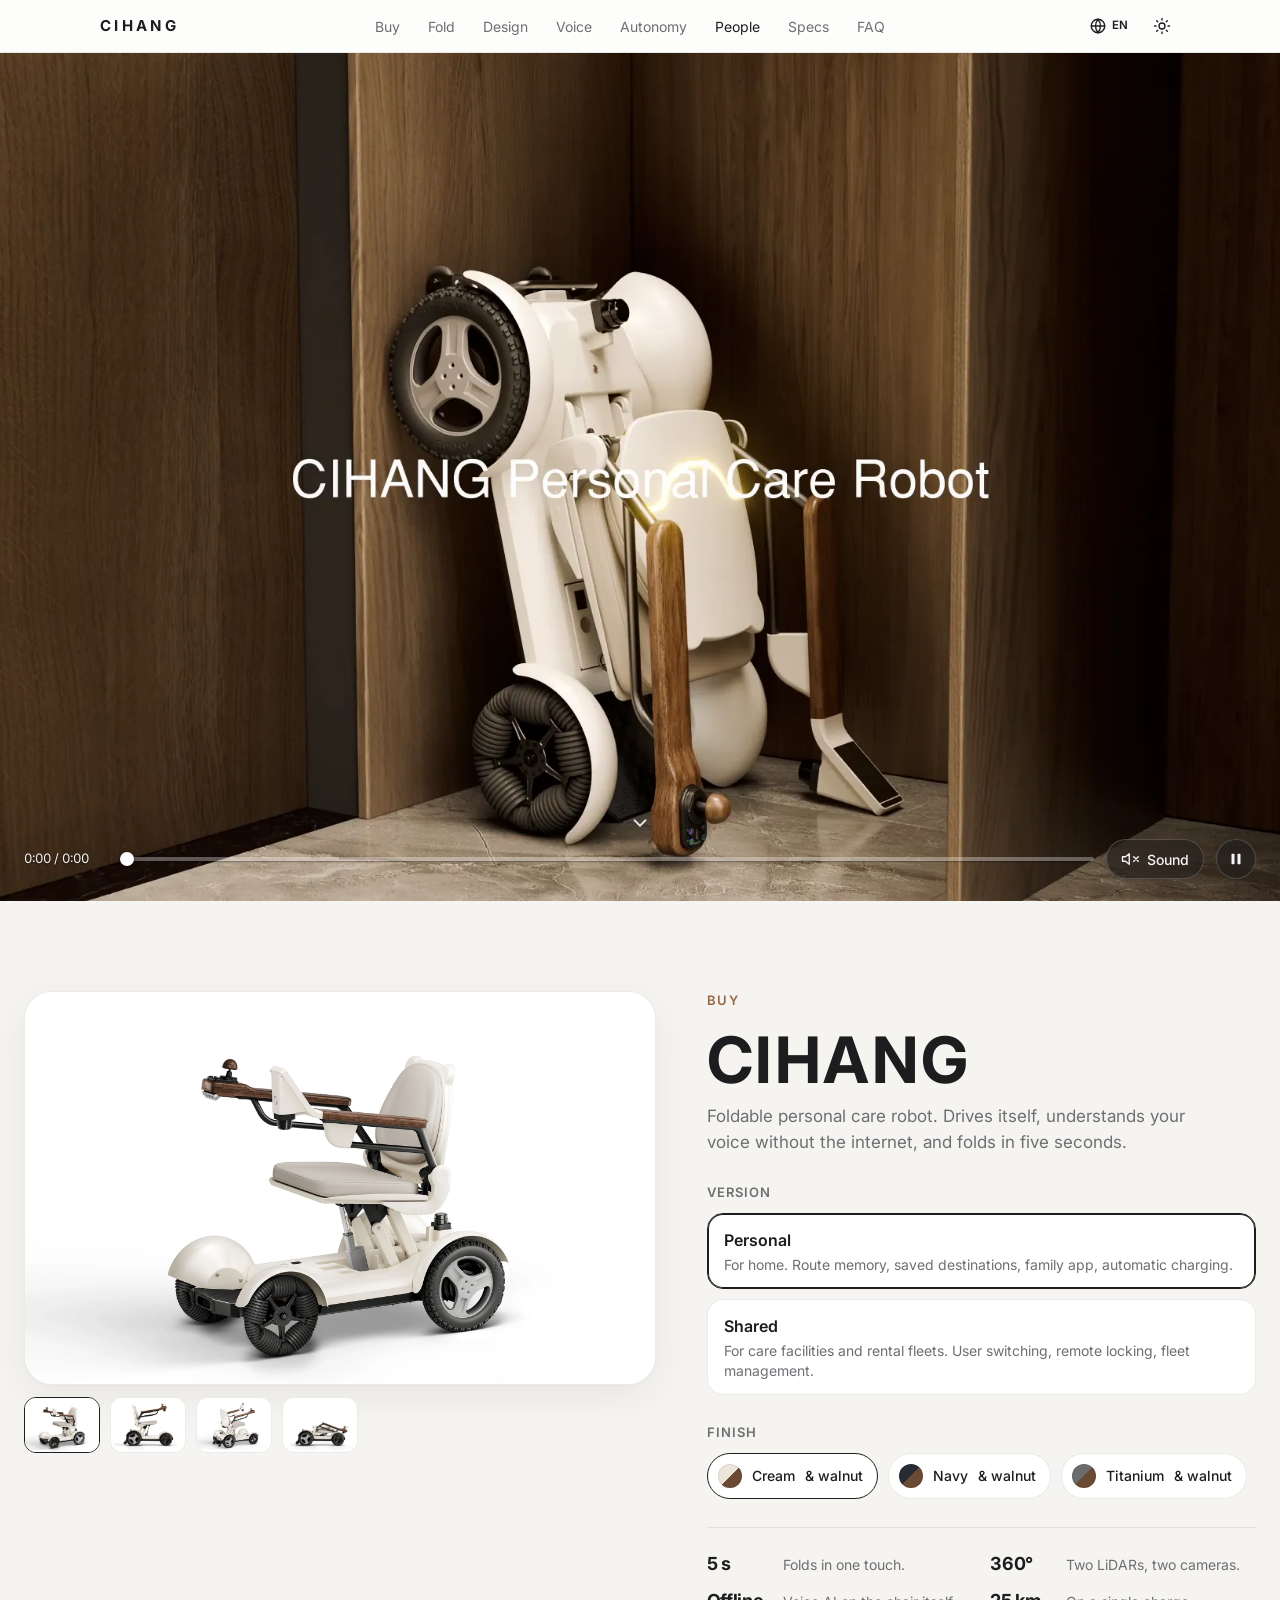
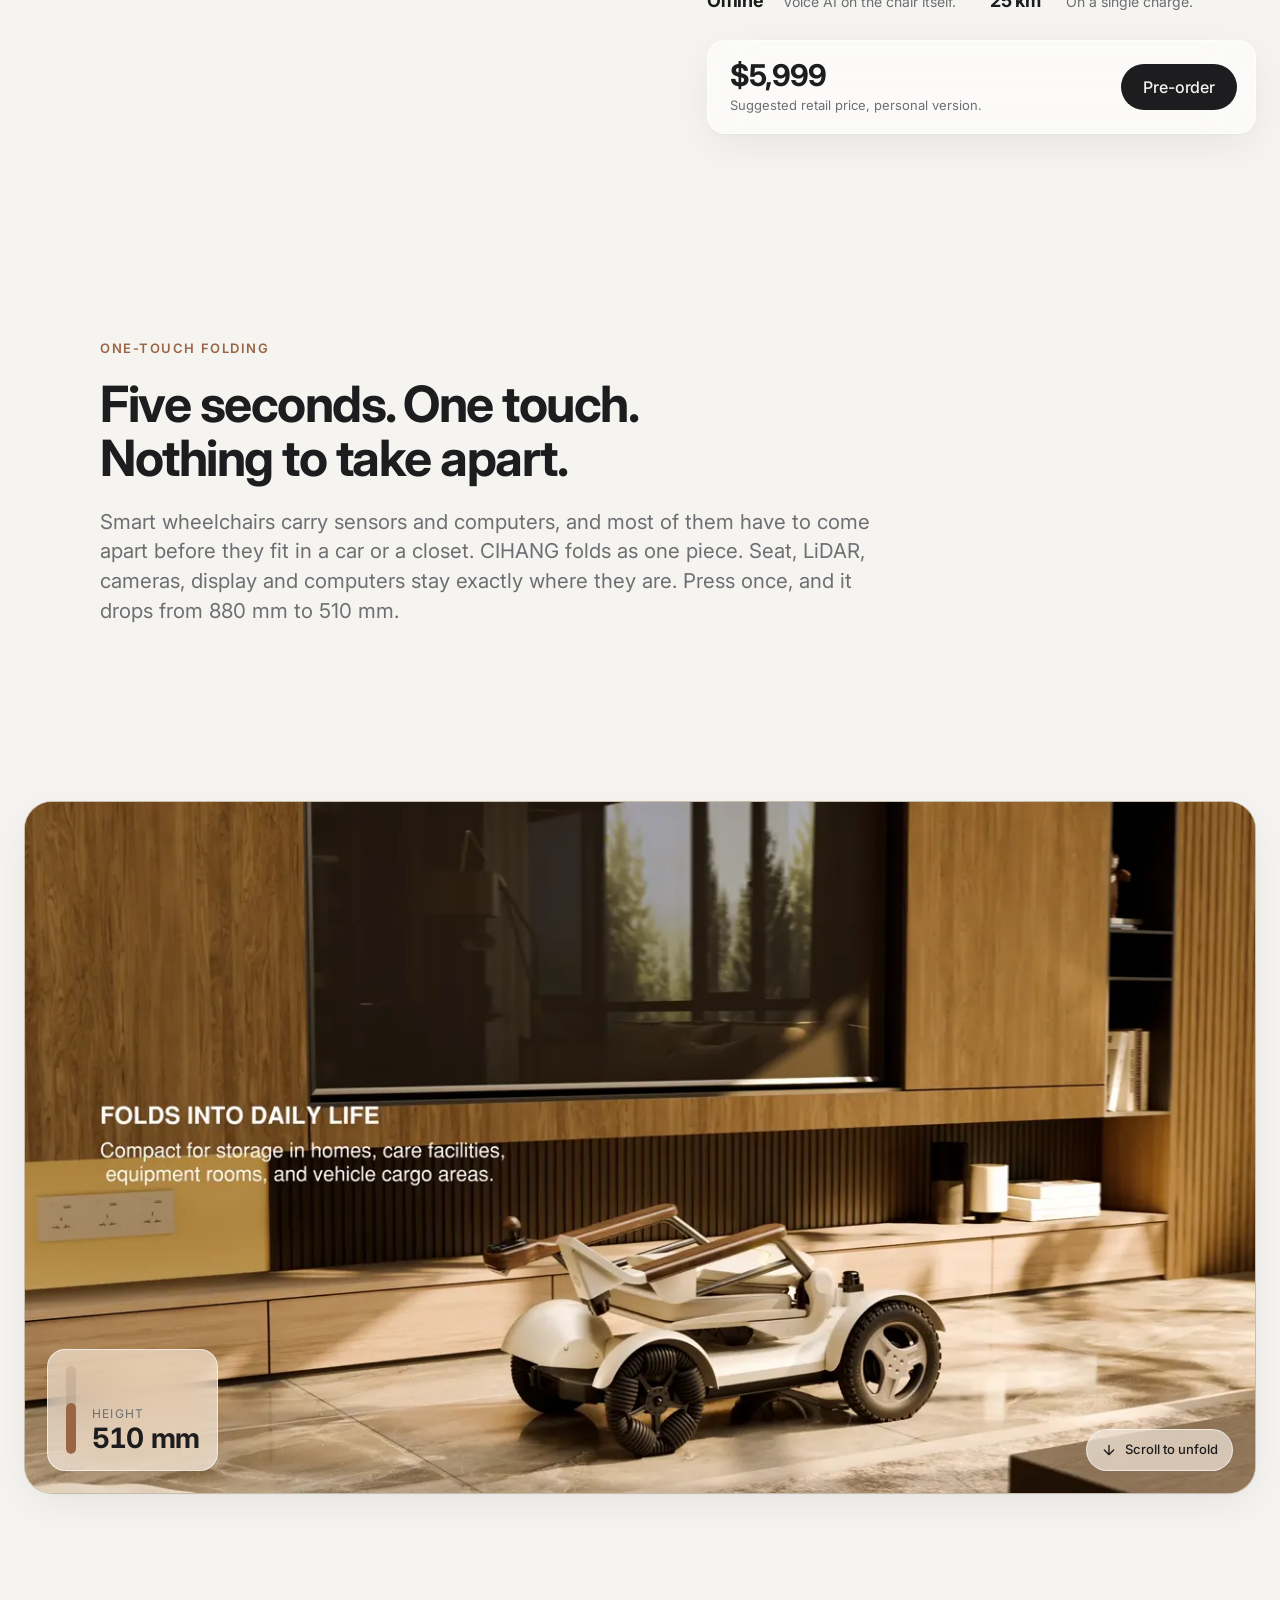
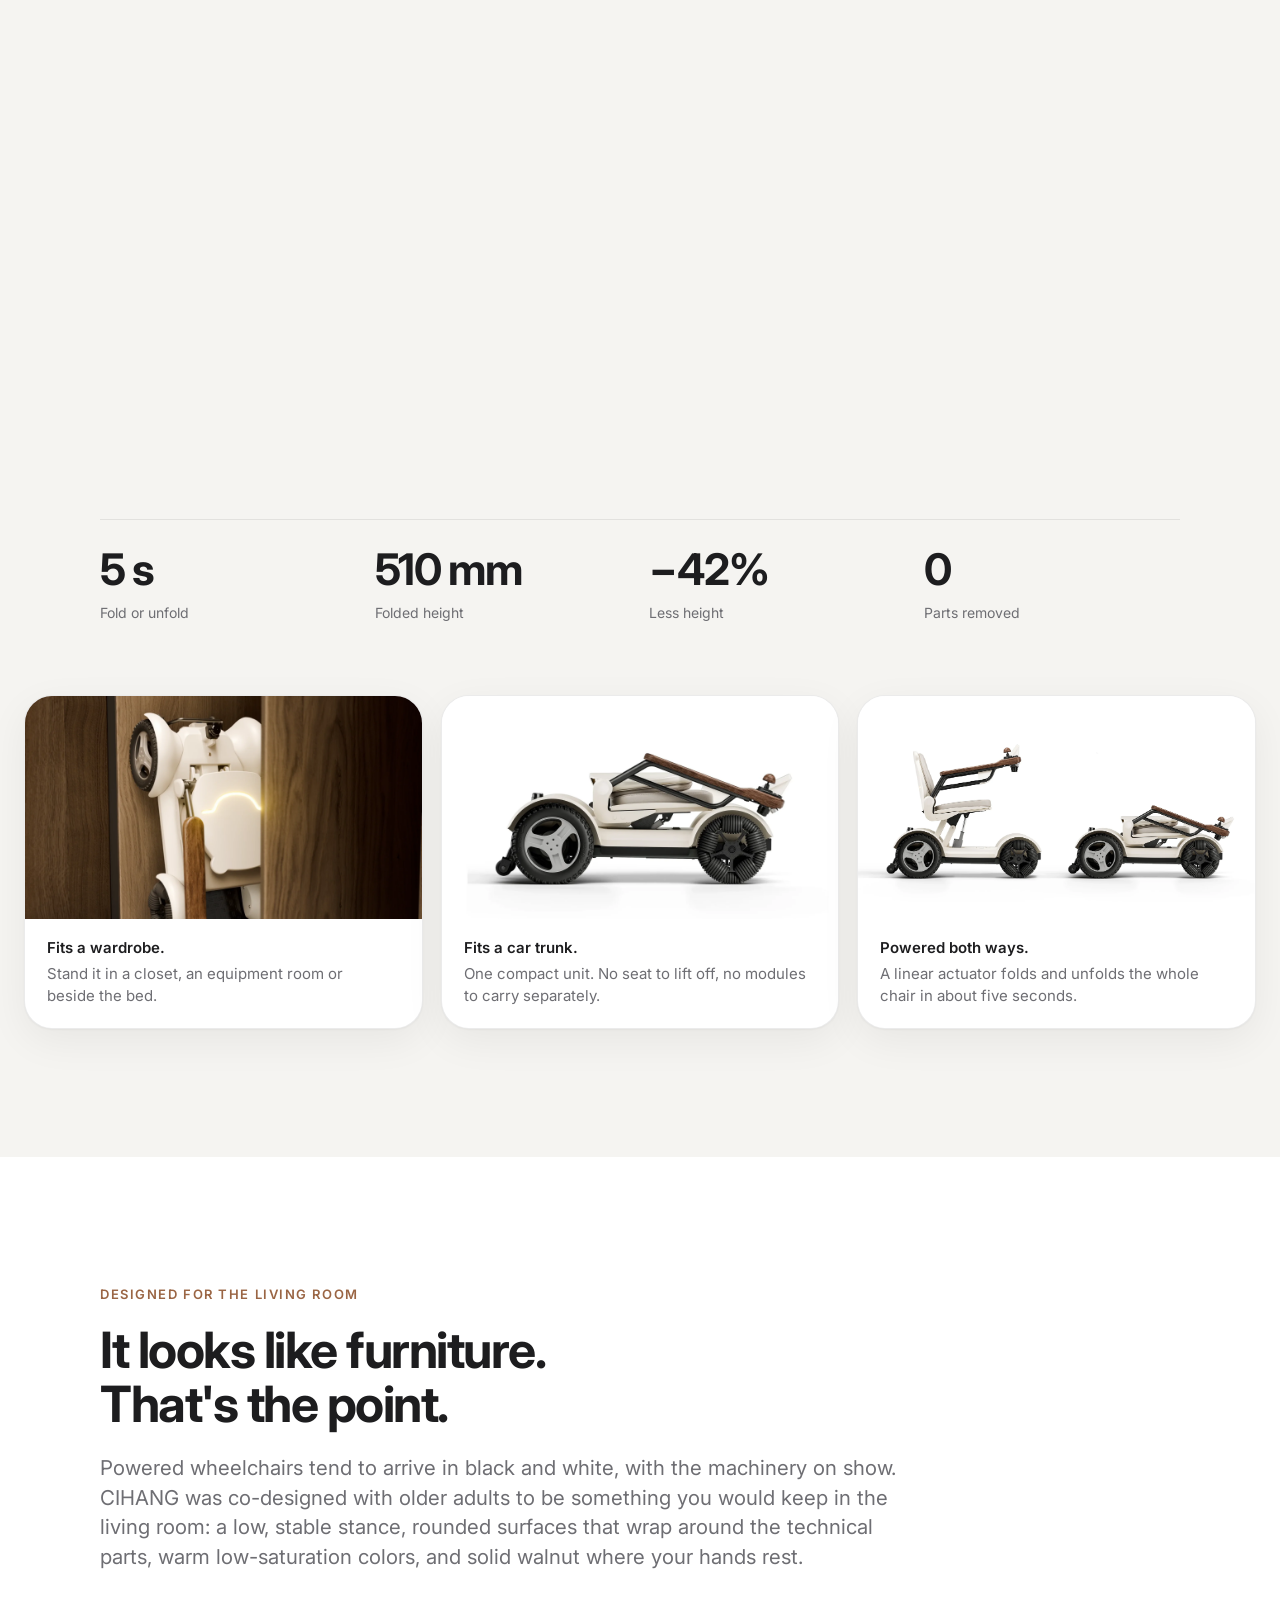
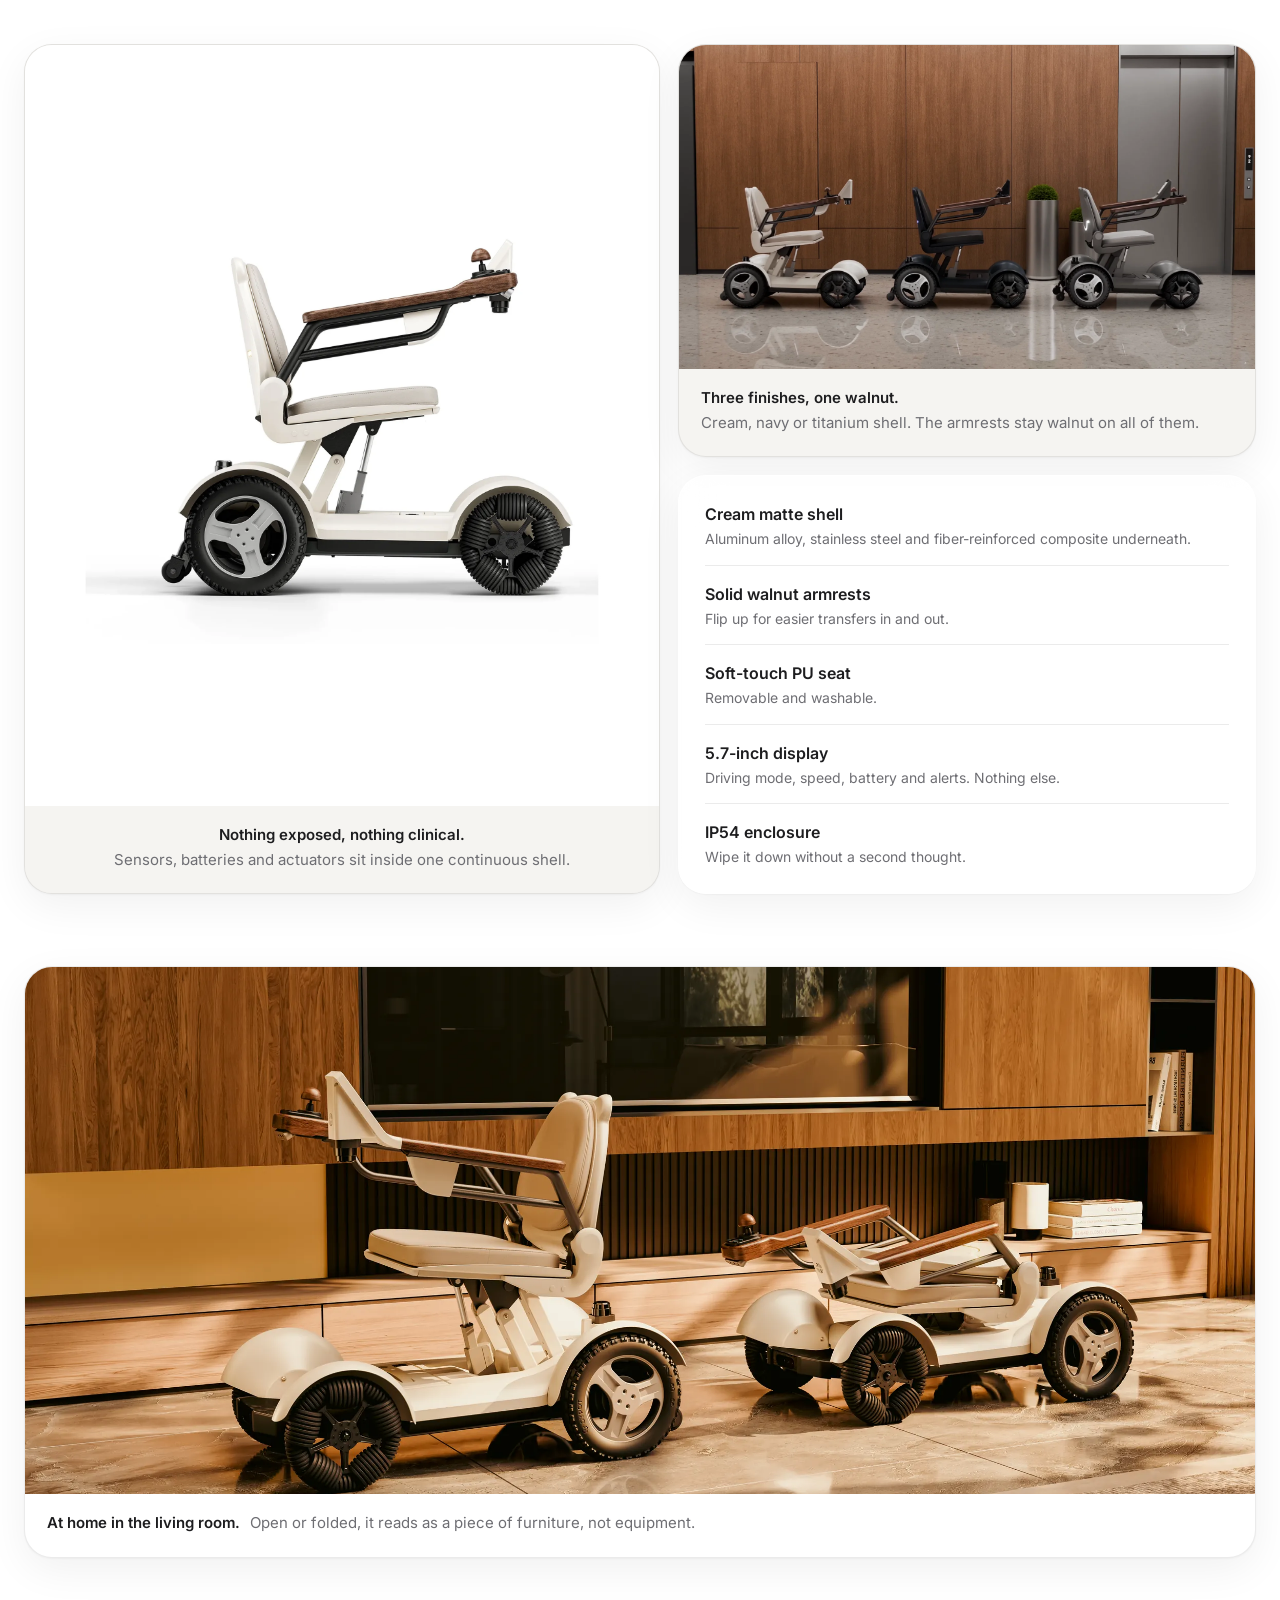
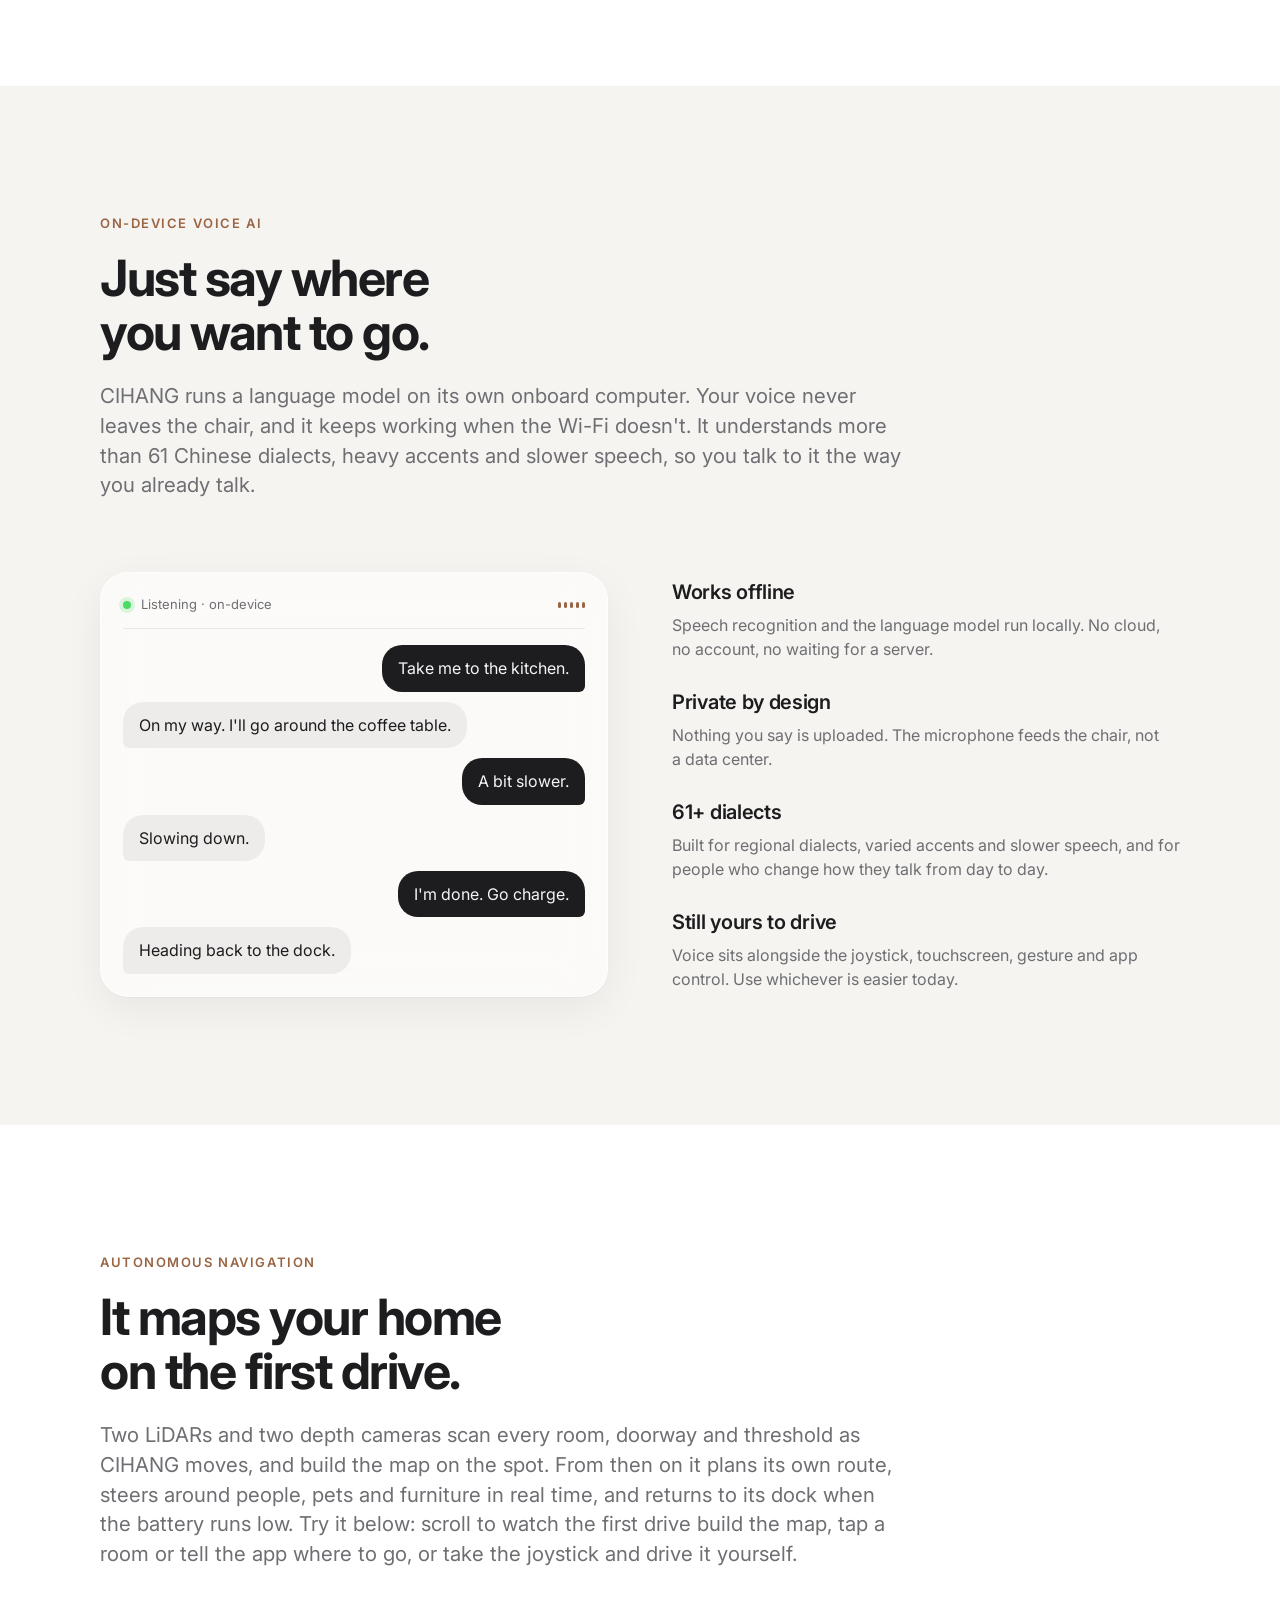
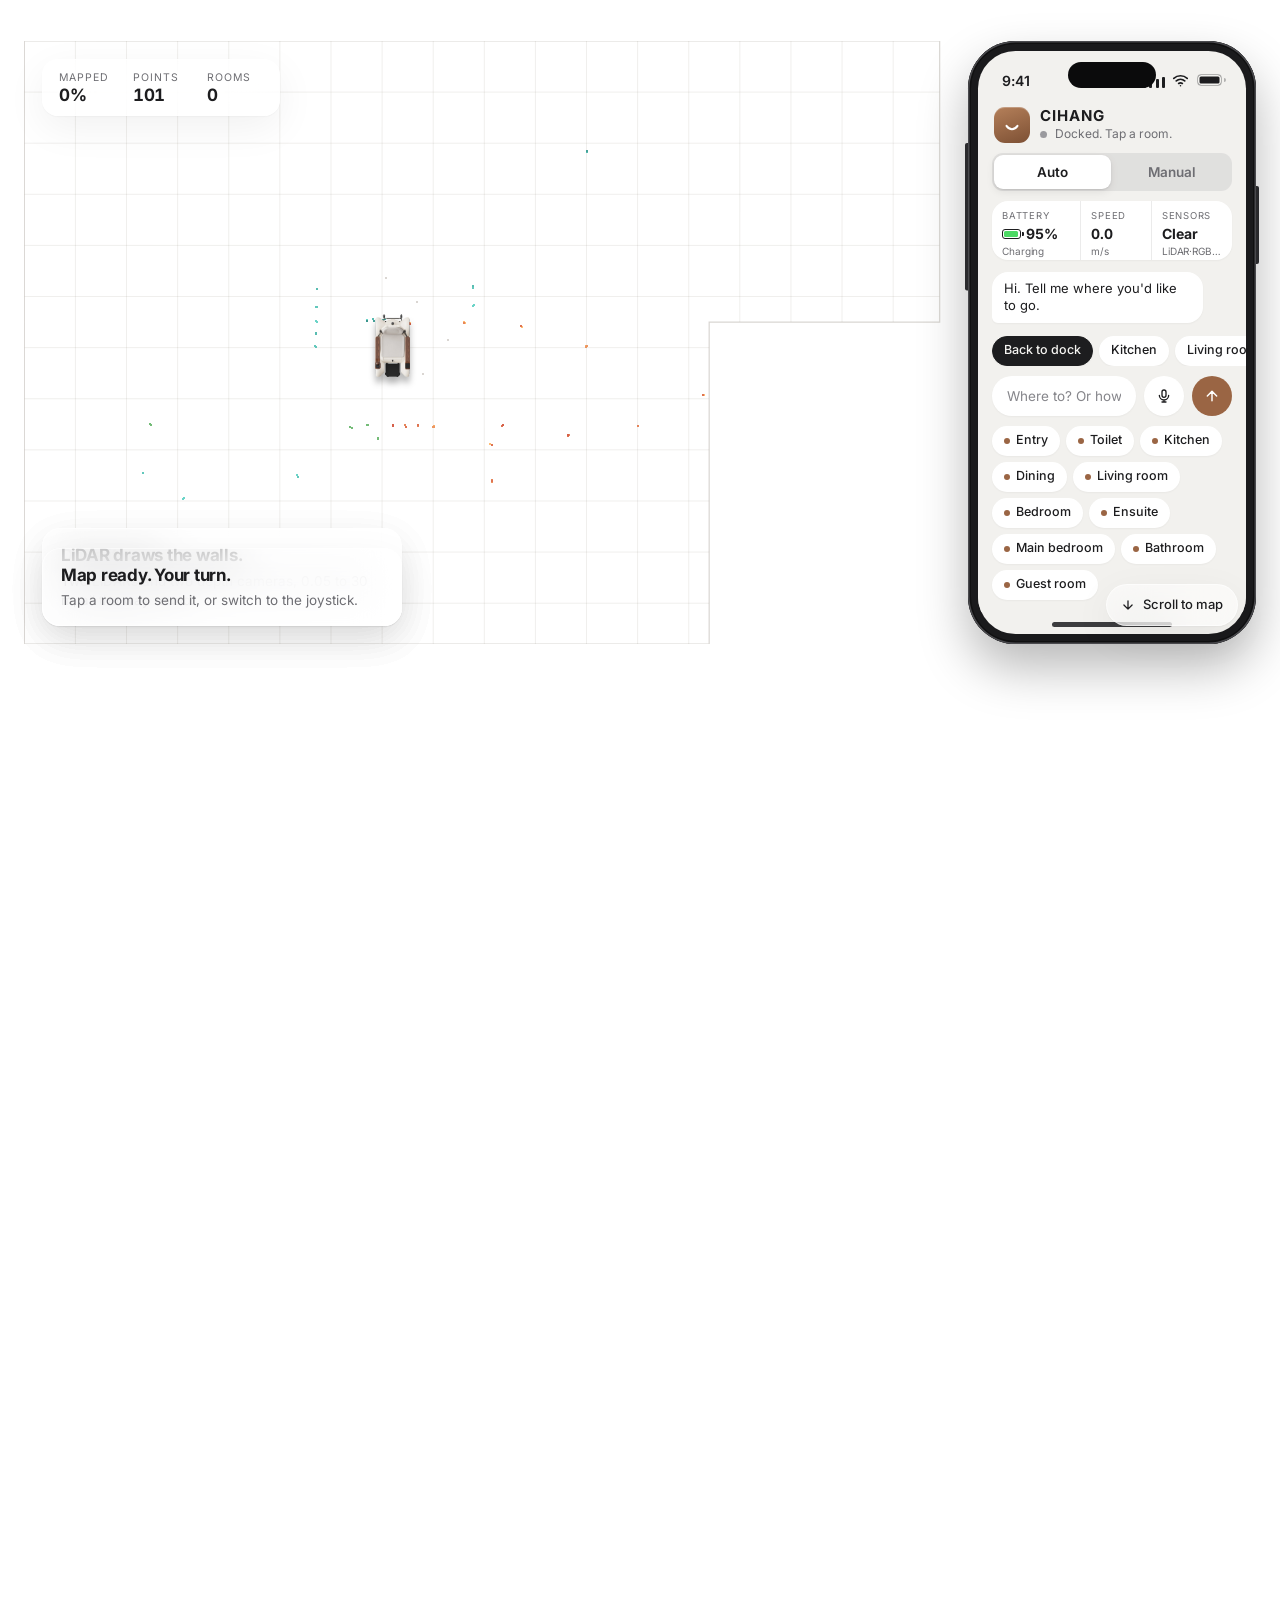
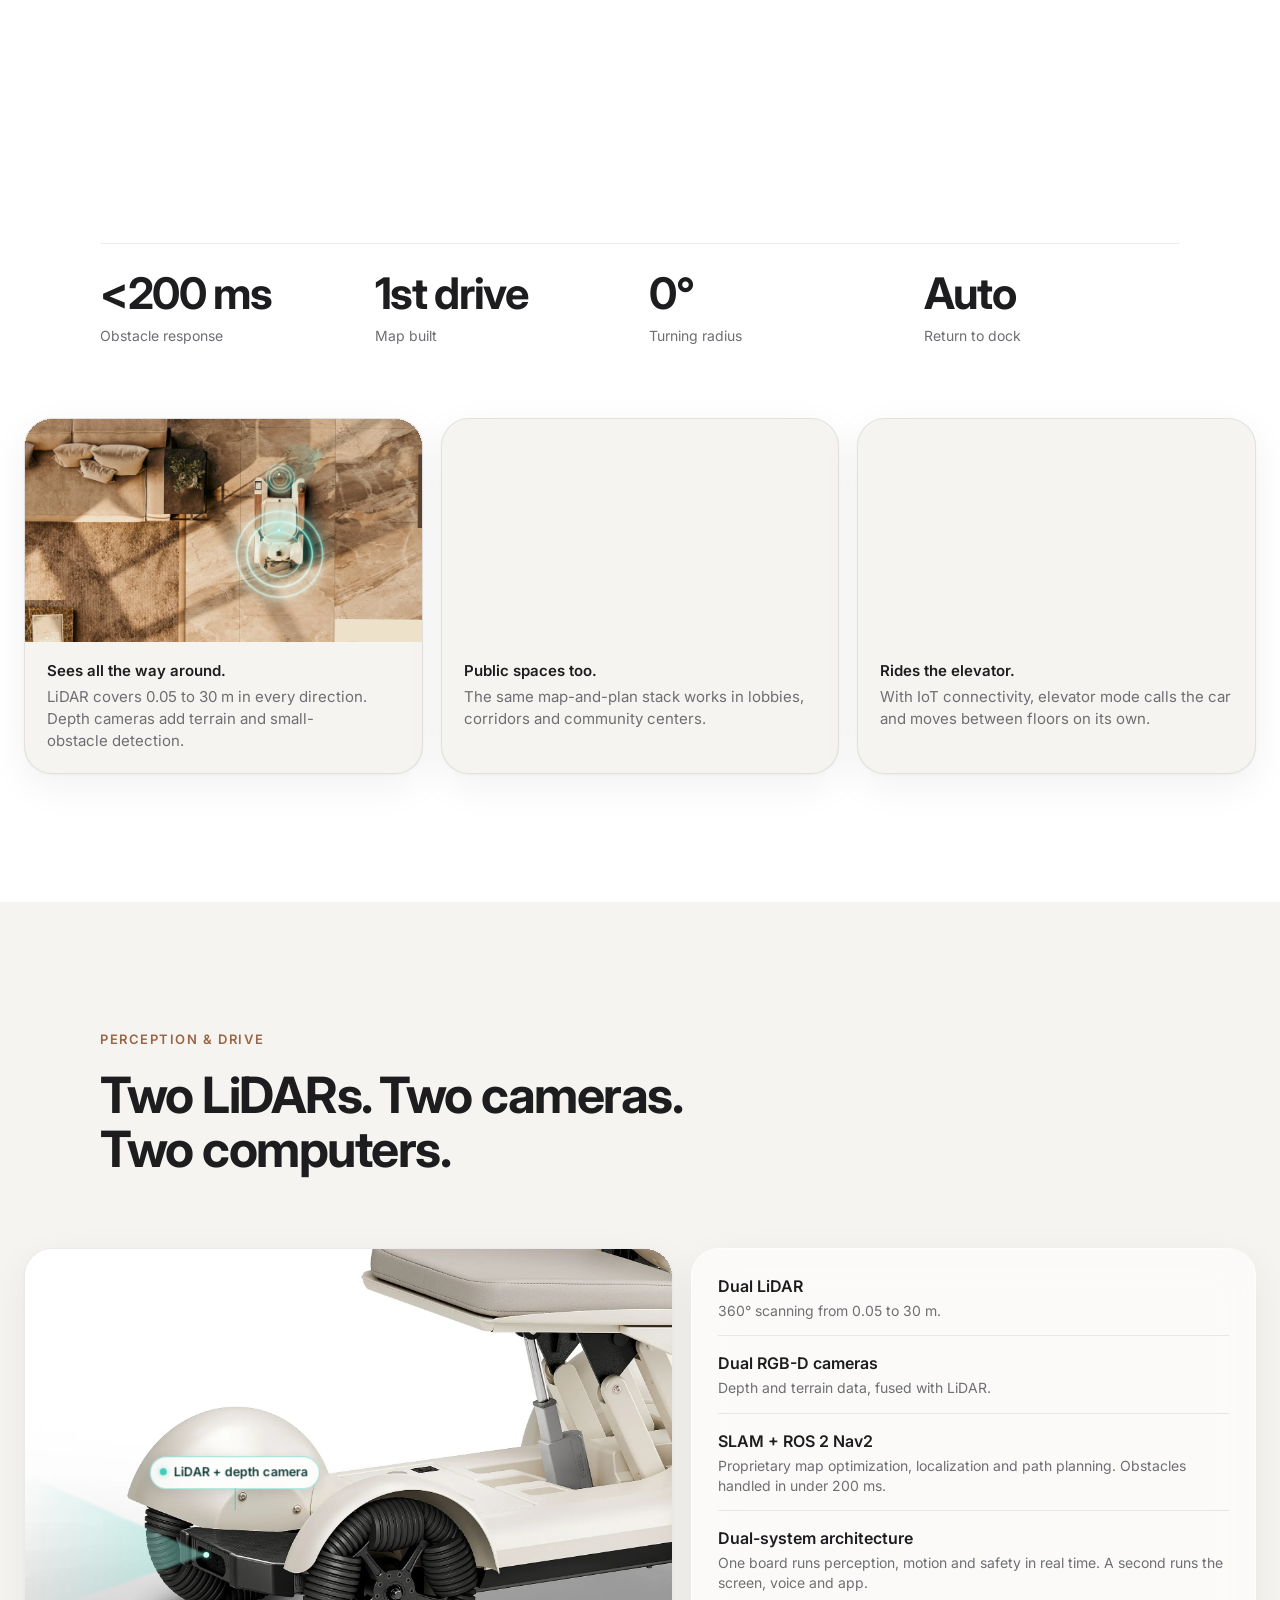
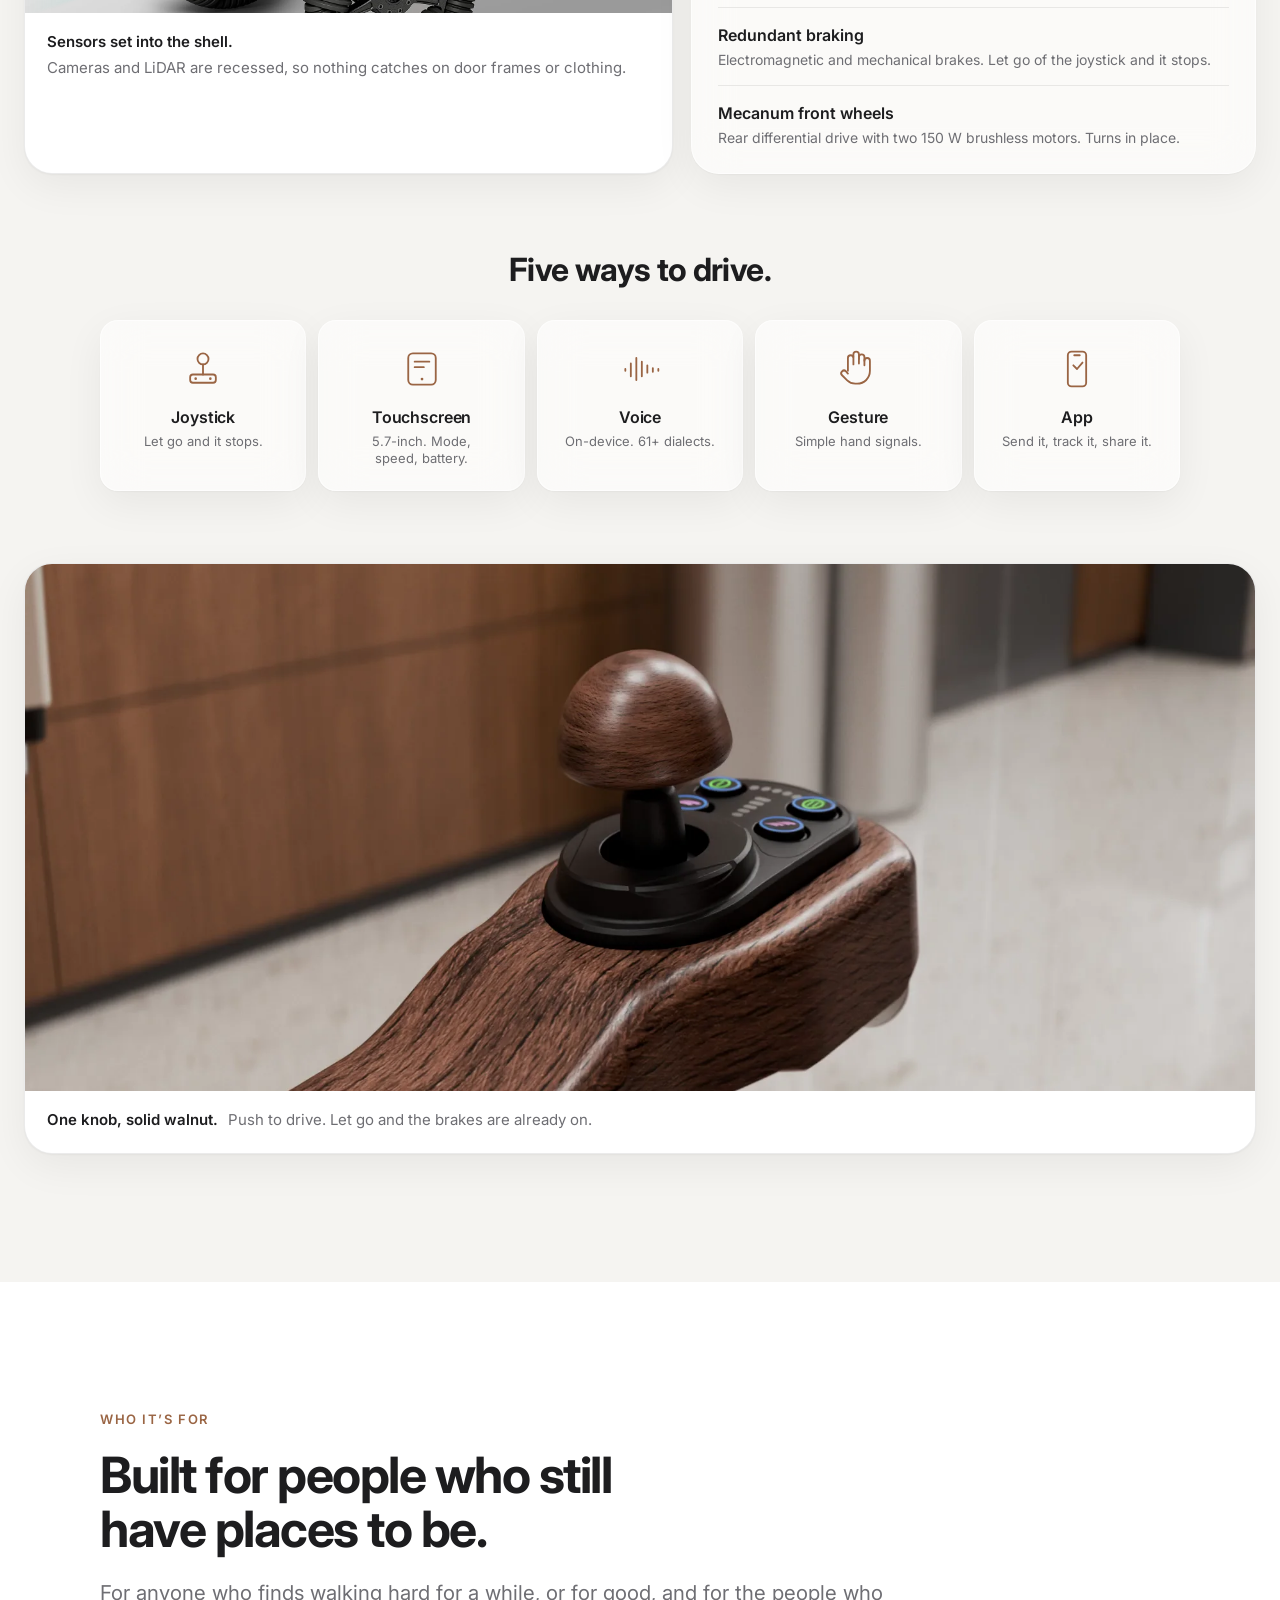
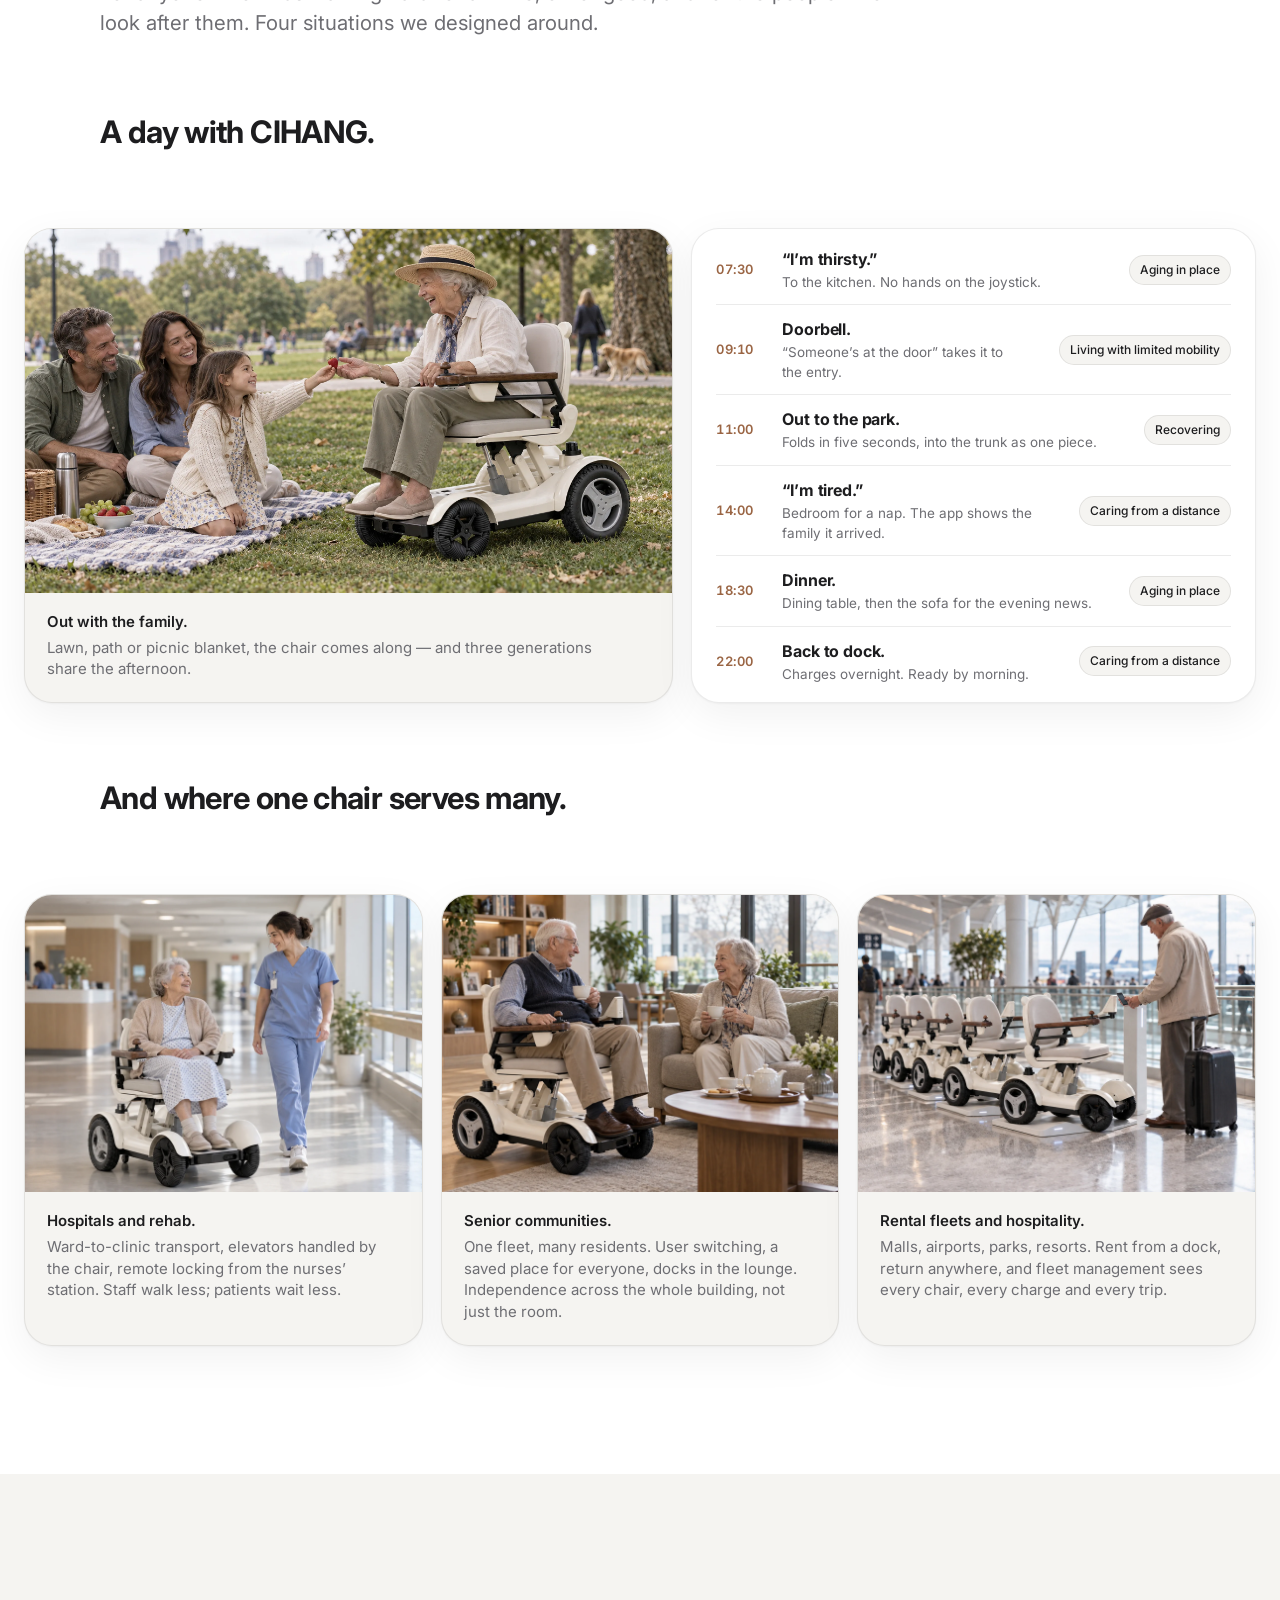
==== commit 08a2fe60: "Add files via upload" ====
--- a/index.html
+++ b/index.html
@@ -3,8 +3,8 @@
 <head>
   <meta charset="utf-8">
   <meta name="viewport" content="width=device-width, initial-scale=1">
-  <title>CIHANG — Foldable Personal Care Robot</title>
-  <meta name="description" content="CIHANG is a foldable personal care robot for aging in place. It drives itself, understands your voice without the internet, and folds in five seconds.">
+  <title data-i18n="head.cihang_foldable_personal_care_robot">CIHANG — Foldable Personal Care Robot</title>
+  <meta name="description" content="CIHANG is a foldable personal care robot for aging in place. It drives itself, understands your voice without the internet, and folds in five seconds." data-i18n-attr="content:head.description">
   <meta name="theme-color" content="#f5f4f1" media="(prefers-color-scheme: light)">
   <meta name="theme-color" content="#0c0c0d" media="(prefers-color-scheme: dark)">
   <meta property="og:title" content="CIHANG — Foldable Personal Care Robot">
@@ -34,32 +34,54 @@
   <link rel="preconnect" href="https://fonts.googleapis.com">
   <link rel="preconnect" href="https://fonts.gstatic.com" crossorigin>
   <link href="https://fonts.googleapis.com/css2?family=Inter:wght@400;500;600;700&display=swap" rel="stylesheet">
-  <link rel="stylesheet" href="assets/css/style.css?v=17">
+  <script>
+    // Language: ?lang= → saved choice → browser. Non-English pages stay hidden until the dictionary is applied (i18n.js).
+    (function () {
+      try {
+        var q = /[?&]lang=([a-z]{2})/i.exec(location.search), l = q ? q[1].toLowerCase() : (localStorage.getItem('cihang-lang') || '');
+        if (!l) { var n = (navigator.languages || [navigator.language || ''])[0] || ''; l = n.slice(0, 2).toLowerCase(); }
+        if (/^(zh|ja|ko|de|es|fr)$/.test(l)) { document.documentElement.classList.add('i18n-loading'); document.documentElement.lang = l === 'zh' ? 'zh-CN' : l; }
+      } catch (e) {}
+    })();
+  </script>
+  <link rel="stylesheet" href="assets/css/style.css?v=45">
 </head>
 <body>
 
-<a class="skip" href="#main">Skip to content</a>
+<a class="skip" href="#main" data-i18n="page.skip_to_content">Skip to content</a>
 
 <!-- ======================= NAV ======================= -->
 <header class="nav" id="top">
   <div class="nav__inner">
-    <a class="nav__brand" href="#top" aria-label="CIHANG home">CIHANG</a>
-    <nav class="nav__links" id="nav-links" aria-label="Sections">
-      <a href="#buy">Buy</a>
-      <a href="#fold">Fold</a>
-      <a href="#design">Design</a>
-      <a href="#voice">Voice</a>
-      <a href="#autonomy">Autonomy</a>
-      <a href="#people">People</a>
-      <a href="#specs">Specs</a>
-      <a href="#faq">FAQ</a>
+    <a class="nav__brand" href="#top" aria-label="CIHANG home" data-i18n-attr="aria-label:nav.aria_label_cihang_home">CIHANG</a>
+    <nav class="nav__links" id="nav-links" aria-label="Sections" data-i18n-attr="aria-label:nav.aria_label_sections">
+      <a href="#buy" data-i18n="nav.buy">Buy</a>
+      <a href="#fold" data-i18n="nav.fold">Fold</a>
+      <a href="#design" data-i18n="nav.design">Design</a>
+      <a href="#voice" data-i18n="nav.voice">Voice</a>
+      <a href="#autonomy" data-i18n="nav.autonomy">Autonomy</a>
+      <a href="#people" data-i18n="nav.people">People</a>
+      <a href="#specs" data-i18n="nav.specs">Specs</a>
+      <a href="#faq" data-i18n="nav.faq">FAQ</a>
+      <div class="nav__sheet-langs" id="lang-pills" data-i18n-skip aria-label="Language"></div>
+      <div class="nav__sheet-foot">
+        <a class="btn btn--primary" href="https://www.wdcrobot.com/" target="_blank" rel="noopener" data-i18n="nav.pre_order">Pre-order</a>
+        <button type="button" class="btn btn--ghost" id="theme-toggle-2" data-i18n="nav.dark_mode">Dark mode</button>
+      </div>
     </nav>
     <div class="nav__actions">
-      <button class="icon-btn" id="theme-toggle" type="button" aria-label="Toggle dark mode" title="Toggle theme">
+      <div class="lang" id="lang">
+        <button class="icon-btn lang__btn" id="lang-toggle" type="button" aria-label="Language" aria-haspopup="listbox" aria-expanded="false" data-i18n-attr="aria-label:nav.aria_label_language">
+          <svg width="18" height="18" viewBox="0 0 24 24" fill="none" stroke="currentColor" stroke-width="1.8" stroke-linecap="round" stroke-linejoin="round" aria-hidden="true"><circle cx="12" cy="12" r="9"/><path d="M3 12h18M12 3a14 14 0 0 1 0 18M12 3a14 14 0 0 0 0 18"/></svg>
+          <span class="lang__code" id="lang-code" data-i18n-skip>EN</span>
+        </button>
+        <div class="lang__menu glass" id="lang-menu" role="listbox" aria-label="Language" hidden data-i18n-skip></div>
+      </div>
+      <button class="icon-btn" id="theme-toggle" type="button" aria-label="Toggle dark mode" title="Toggle theme" data-i18n-attr="aria-label:nav.aria_label_toggle_dark_mode;title:nav.title_toggle_theme">
         <svg class="icon-sun" width="18" height="18" viewBox="0 0 24 24" fill="none" stroke="currentColor" stroke-width="1.8" stroke-linecap="round" aria-hidden="true"><circle cx="12" cy="12" r="4"/><path d="M12 2v2M12 20v2M4.9 4.9l1.4 1.4M17.7 17.7l1.4 1.4M2 12h2M20 12h2M4.9 19.1l1.4-1.4M17.7 6.3l1.4-1.4"/></svg>
         <svg class="icon-moon" width="18" height="18" viewBox="0 0 24 24" fill="none" stroke="currentColor" stroke-width="1.8" stroke-linecap="round" stroke-linejoin="round" aria-hidden="true"><path d="M21 12.8A9 9 0 1 1 11.2 3a7 7 0 0 0 9.8 9.8z"/></svg>
       </button>
-      <button class="icon-btn nav__menu" id="menu-toggle" type="button" aria-label="Open menu" aria-expanded="false" aria-controls="nav-links">
+      <button class="icon-btn nav__menu" id="menu-toggle" type="button" aria-label="Open menu" aria-expanded="false" aria-controls="nav-links" data-i18n-attr="aria-label:nav.aria_label_open_menu">
         <svg width="18" height="18" viewBox="0 0 24 24" fill="none" stroke="currentColor" stroke-width="1.8" stroke-linecap="round" aria-hidden="true"><path d="M4 7h16M4 12h16M4 17h16"/></svg>
       </button>
     </div>
@@ -69,7 +91,7 @@
 <main id="main">
 
 <!-- ======================= FILM (full-screen hero video) ======================= -->
-<section class="film" aria-label="Product film">
+<section class="film" aria-label="Product film" data-i18n-attr="aria-label:film.aria_label_product_film">
   <div class="film__frame">
   <video id="hero-video" autoplay muted loop playsinline preload="metadata" poster="assets/video/poster.webp" aria-label="CIHANG product film: folding, mapping, autonomous driving, elevator access, voice control">
     <source src="assets/video/cihang.mp4" type="video/mp4">
@@ -77,20 +99,25 @@
   </video>
   <div class="video-controls">
     <span class="video-time" id="video-time">0:00 / 0:00</span>
-    <input class="video-seek" id="video-seek" type="range" min="0" max="1000" value="0" step="1" aria-label="Video progress" style="--p:0%">
-    <button class="vbtn glass" id="video-sound" type="button" aria-label="Turn sound on" aria-pressed="false">
+    <input class="video-seek" id="video-seek" type="range" min="0" max="1000" value="0" step="1" aria-label="Video progress" style="--p:0%" data-i18n-attr="aria-label:film.aria_label_video_progress">
+    <button class="vbtn glass" id="video-sound" type="button" aria-label="Turn sound on" aria-pressed="false" data-i18n-attr="aria-label:film.aria_label_turn_sound_on">
       <svg class="ic-muted" width="18" height="18" viewBox="0 0 24 24" fill="none" stroke="currentColor" stroke-width="1.8" stroke-linecap="round" stroke-linejoin="round" aria-hidden="true"><path d="M11 5 6 9H2v6h4l5 4V5z"/><path d="m23 9-6 6M17 9l6 6"/></svg>
       <svg class="ic-sound" width="18" height="18" viewBox="0 0 24 24" fill="none" stroke="currentColor" stroke-width="1.8" stroke-linecap="round" stroke-linejoin="round" aria-hidden="true"><path d="M11 5 6 9H2v6h4l5 4V5z"/><path d="M15.5 8.5a5 5 0 0 1 0 7M19 5.5a10 10 0 0 1 0 13"/></svg>
-      <span>Sound</span>
+      <span data-i18n="film.sound">Sound</span>
     </button>
-    <button class="vbtn glass" id="video-play" type="button" aria-label="Pause video" aria-pressed="true">
+    <button class="vbtn glass" id="video-play" type="button" aria-label="Pause video" aria-pressed="true" data-i18n-attr="aria-label:film.aria_label_pause_video">
       <svg class="ic-pause" width="18" height="18" viewBox="0 0 24 24" fill="currentColor" aria-hidden="true"><rect x="6" y="5" width="4" height="14" rx="1"/><rect x="14" y="5" width="4" height="14" rx="1"/></svg>
       <svg class="ic-play" width="18" height="18" viewBox="0 0 24 24" fill="currentColor" aria-hidden="true"><path d="M8 5.5v13l11-6.5z"/></svg>
     </button>
   </div>
-  <a class="film__cue" href="#buy" aria-label="Scroll down">
+  <a class="film__cue" href="#buy" aria-label="Scroll down" data-i18n-attr="aria-label:film.aria_label_scroll_down">
     <svg width="22" height="22" viewBox="0 0 24 24" fill="none" stroke="currentColor" stroke-width="2" stroke-linecap="round" stroke-linejoin="round" aria-hidden="true"><path d="m6 9 6 6 6-6"/></svg>
   </a>
+  </div>
+  <div class="film__intro">
+    <p class="film__eyebrow" data-i18n="film.personal_care_robot">Personal care robot</p>
+    <p class="film__title" data-i18n="film.drives_itself_understands_you_offline">Drives itself. Understands you offline. Folds in five seconds.</p>
+    <a class="film__more" href="#buy" data-i18n-html="film.see_it_up_close">See it up close<svg width="16" height="16" viewBox="0 0 24 24" fill="none" stroke="currentColor" stroke-width="2.2" stroke-linecap="round" stroke-linejoin="round" aria-hidden="true"><path d="m6 9 6 6 6-6"/></svg></a>
   </div>
 </section>
 
@@ -100,57 +127,57 @@
     <div class="buy__grid">
       <div class="buy__gallery reveal">
         <div class="buy__main">
-          <img id="buy-main" src="assets/img/studio-front.webp" alt="CIHANG personal care robot, front three-quarter view" width="2400" height="1350">
-        </div>
-        <div class="buy__thumbs" role="tablist" aria-label="Product views">
-          <button type="button" class="is-active" data-base="studio-front" data-src="assets/img/studio-front.webp" data-alt="CIHANG, front three-quarter view" aria-label="Front view"><img src="assets/img/studio-front.webp" alt="" loading="lazy" decoding="async"></button>
-          <button type="button" data-base="side-unfolded" data-src="assets/img/side-unfolded.webp" data-alt="CIHANG, side view" aria-label="Side view"><img src="assets/img/side-unfolded.webp" alt="" loading="lazy" decoding="async"></button>
-          <button type="button" data-base="studio-rear" data-src="assets/img/studio-rear.webp" data-alt="CIHANG, rear three-quarter view" aria-label="Rear view"><img src="assets/img/studio-rear.webp" alt="" loading="lazy" decoding="async"></button>
-          <button type="button" data-base="folded-side" data-src="assets/img/folded-side.webp" data-alt="CIHANG folded" aria-label="Folded"><img src="assets/img/folded-side.webp" alt="" loading="lazy" decoding="async"></button>
+          <img id="buy-main" src="assets/img/studio-front.webp" alt="CIHANG personal care robot, front three-quarter view" width="2400" height="1350" data-i18n-attr="alt:buy.alt_cihang_personal_care_robot">
+        </div>
+        <div class="buy__thumbs" role="tablist" aria-label="Product views" data-i18n-attr="aria-label:buy.aria_label_product_views">
+          <button type="button" role="tab" aria-selected="true" class="is-active" data-base="studio-front" data-src="assets/img/studio-front.webp" data-alt="CIHANG, front three-quarter view" aria-label="Front view" data-i18n-attr="aria-label:buy.aria_label_front_view"><img src="assets/img/studio-front.webp" alt="" loading="lazy" decoding="async"></button>
+          <button type="button" role="tab" aria-selected="false" data-base="side-unfolded" data-src="assets/img/side-unfolded.webp" data-alt="CIHANG, side view" aria-label="Side view" data-i18n-attr="aria-label:buy.aria_label_side_view"><img src="assets/img/side-unfolded.webp" alt="" loading="lazy" decoding="async"></button>
+          <button type="button" role="tab" aria-selected="false" data-base="studio-rear" data-src="assets/img/studio-rear.webp" data-alt="CIHANG, rear three-quarter view" aria-label="Rear view" data-i18n-attr="aria-label:buy.aria_label_rear_view"><img src="assets/img/studio-rear.webp" alt="" loading="lazy" decoding="async"></button>
+          <button type="button" role="tab" aria-selected="false" data-base="folded-side" data-src="assets/img/folded-side.webp" data-alt="CIHANG folded" aria-label="Folded" data-i18n-attr="aria-label:buy.aria_label_folded"><img src="assets/img/folded-side.webp" alt="" loading="lazy" decoding="async"></button>
         </div>
       </div>
 
       <div class="buy__panel">
-        <p class="eyebrow reveal">Buy</p>
+        <p class="eyebrow reveal" data-i18n="buy.buy">Buy</p>
         <h1 class="buy__title reveal" style="--d:.05s">CIHANG</h1>
-        <p class="buy__sub reveal" style="--d:.1s">Foldable personal care robot. Drives itself, understands your voice without the internet, and folds in five seconds.</p>
+        <p class="buy__sub reveal" style="--d:.1s" data-i18n="buy.foldable_personal_care_robot_drives">Foldable personal care robot. Drives itself, understands your voice without the internet, and folds in five seconds.</p>
 
         <div class="buy__group reveal" style="--d:.15s">
-          <h3>Version</h3>
+          <h3 data-i18n="buy.version">Version</h3>
           <div class="buy__options" id="buy-versions">
             <button type="button" class="opt is-active" data-version="personal" aria-pressed="true">
-              <strong>Personal</strong>
-              <span>For home. Route memory, saved destinations, family app, automatic charging.</span>
+              <strong data-i18n="buy.personal">Personal</strong>
+              <span data-i18n="buy.for_home_route_memory_saved">For home. Route memory, saved destinations, family app, automatic charging.</span>
             </button>
             <button type="button" class="opt" data-version="shared" aria-pressed="false">
-              <strong>Shared</strong>
-              <span>For care facilities and rental fleets. User switching, remote locking, fleet management.</span>
+              <strong data-i18n="buy.shared">Shared</strong>
+              <span data-i18n="buy.for_care_facilities_and_rental">For care facilities and rental fleets. User switching, remote locking, fleet management.</span>
             </button>
           </div>
         </div>
 
         <div class="buy__group reveal" style="--d:.2s">
-          <h3>Finish</h3>
+          <h3 data-i18n="buy.finish">Finish</h3>
           <div class="buy__swatches" id="buy-finishes">
-            <button type="button" class="swatch is-active" data-finish="" aria-pressed="true"><i class="swatch__cream" aria-hidden="true"></i>Cream &amp; walnut</button>
-            <button type="button" class="swatch" data-finish="-navy" aria-pressed="false"><i class="swatch__navy" aria-hidden="true"></i>Navy &amp; walnut</button>
-            <button type="button" class="swatch" data-finish="-titanium" aria-pressed="false"><i class="swatch__titanium" aria-hidden="true"></i>Titanium &amp; walnut</button>
+            <button type="button" class="swatch is-active" data-finish="" aria-pressed="true" data-i18n-html="buy.cream_walnut"><i class="swatch__cream" aria-hidden="true"></i>Cream<span class="swatch__more"> &amp; walnut</span></button>
+            <button type="button" class="swatch" data-finish="-navy" aria-pressed="false" data-i18n-html="buy.navy_walnut"><i class="swatch__navy" aria-hidden="true"></i>Navy<span class="swatch__more"> &amp; walnut</span></button>
+            <button type="button" class="swatch" data-finish="-titanium" aria-pressed="false" data-i18n-html="buy.titanium_walnut"><i class="swatch__titanium" aria-hidden="true"></i>Titanium<span class="swatch__more"> &amp; walnut</span></button>
           </div>
         </div>
 
         <ul class="buy__includes reveal" style="--d:.25s">
-          <li><strong>5 s</strong><span>Folds in one touch.</span></li>
-          <li><strong>360°</strong><span>Two LiDARs, two cameras.</span></li>
-          <li><strong>Offline</strong><span>Voice AI on the chair itself.</span></li>
-          <li><strong>25 km</strong><span>On a single charge.</span></li>
+          <li><strong>5 s</strong><span data-i18n="buy.folds_in_one_touch">Folds in one touch.</span></li>
+          <li><strong>360°</strong><span data-i18n="buy.two_lidars_two_cameras">Two LiDARs, two cameras.</span></li>
+          <li><strong data-i18n="buy.offline">Offline</strong><span data-i18n="buy.voice_ai_on_the_chair">Voice AI on the chair itself.</span></li>
+          <li><strong data-i18n="buy.25_km">25 km</strong><span data-i18n="buy.on_a_single_charge">On a single charge.</span></li>
         </ul>
 
         <div class="buy__price glass reveal" style="--d:.3s">
           <div class="buy__price-text">
             <span class="buy__amount" id="buy-amount">$5,999</span>
-            <span class="buy__note" id="buy-note">Suggested retail price, personal version.</span>
+            <span class="buy__note" id="buy-note" data-i18n="buy.suggested_retail_price_personal_version">Suggested retail price, personal version.</span>
           </div>
-          <a class="btn btn--primary" id="buy-cta" href="https://www.wdcrobot.com/" target="_blank" rel="noopener">Pre-order</a>
+          <a class="btn btn--primary" id="buy-cta" href="https://www.wdcrobot.com/" target="_blank" rel="noopener" data-i18n="buy.pre_order">Pre-order</a>
         </div>
       </div>
     </div>
@@ -160,9 +187,9 @@
 <!-- ======================= FOLD ======================= -->
 <section class="section" id="fold">
   <div class="container">
-    <p class="eyebrow reveal">One-touch folding</p>
-    <h2 class="headline reveal" style="--d:.05s">Five seconds. One touch.<br class="br-lg"> Nothing to take apart.</h2>
-    <p class="lede reveal" style="--d:.1s">Smart wheelchairs carry sensors and computers, and most of them have to come apart before they fit in a car or a closet. CIHANG folds as one piece. Seat, LiDAR, cameras, display and computers stay exactly where they are. Press once, and it drops from 880 mm to 510 mm.</p>
+    <p class="eyebrow reveal" data-i18n="fold.one_touch_folding">One-touch folding</p>
+    <h2 class="headline reveal" style="--d:.05s" data-i18n-html="fold.five_seconds_one_touch_nothing">Five seconds. One touch.<br class="br-lg"> Nothing to take apart.</h2>
+    <p class="lede reveal" style="--d:.1s" data-i18n="fold.smart_wheelchairs_carry_sensors_and">Smart wheelchairs carry sensors and computers, and most of them have to come apart before they fit in a car or a closet. CIHANG folds as one piece. Seat, LiDAR, cameras, display and computers stay exactly where they are. Press once, and it drops from 880 mm to 510 mm.</p>
   </div>
 
   <div class="container container--wide">
@@ -170,18 +197,18 @@
     <div class="unfold" id="unfold" data-frames="56">
       <div class="unfold__sticky">
         <div class="unfold__stage">
-          <img class="unfold__poster" src="assets/seq/unfold-01.webp" alt="CIHANG folded flat on a living-room floor; scrolling unfolds it" width="1280" height="720">
+          <img class="unfold__poster" src="assets/seq/unfold-01.webp" alt="CIHANG folded flat on a living-room floor; scrolling unfolds it" width="1280" height="720" data-i18n-attr="alt:fold.alt_cihang_folded_flat_on">
           <canvas class="unfold__canvas" width="1280" height="720" aria-hidden="true"></canvas>
           <div class="fold-readout glass unfold__readout" aria-live="polite">
             <div class="fold-bar" aria-hidden="true"><span class="fold-bar__fill" id="unfold-fill" style="height:58%"></span></div>
             <div class="fold-readout__text">
-              <span class="fold-readout__label">Height</span>
-              <span class="fold-readout__value" id="unfold-height">510 mm</span>
+              <span class="fold-readout__label" data-i18n="fold.height">Height</span>
+              <span class="fold-readout__value" id="unfold-height" data-i18n="fold.510_mm">510 mm</span>
             </div>
           </div>
           <div class="unfold__hint glass" id="unfold-hint" aria-hidden="true">
             <svg width="16" height="16" viewBox="0 0 24 24" fill="none" stroke="currentColor" stroke-width="2" stroke-linecap="round" stroke-linejoin="round"><path d="M12 5v14M5 12l7 7 7-7"/></svg>
-            <span>Scroll to unfold</span>
+            <span data-i18n="fold.scroll_to_unfold">Scroll to unfold</span>
           </div>
         </div>
       </div>
@@ -190,26 +217,26 @@
 
   <div class="container">
     <div class="stat-row reveal">
-      <div class="stat"><span class="stat__num">5 s</span><span class="stat__label">Fold or unfold</span></div>
-      <div class="stat"><span class="stat__num">510 mm</span><span class="stat__label">Folded height</span></div>
-      <div class="stat"><span class="stat__num">−42%</span><span class="stat__label">Less height</span></div>
-      <div class="stat"><span class="stat__num">0</span><span class="stat__label">Parts removed</span></div>
+      <div class="stat"><span class="stat__num">5 s</span><span class="stat__label" data-i18n="fold.fold_or_unfold">Fold or unfold</span></div>
+      <div class="stat"><span class="stat__num" data-i18n="fold.510_mm_2">510 mm</span><span class="stat__label" data-i18n="fold.folded_height">Folded height</span></div>
+      <div class="stat"><span class="stat__num">−42%</span><span class="stat__label" data-i18n="fold.less_height">Less height</span></div>
+      <div class="stat"><span class="stat__num">0</span><span class="stat__label" data-i18n="fold.parts_removed">Parts removed</span></div>
     </div>
   </div>
 
   <div class="container container--wide">
     <div class="grid-3">
       <figure class="card reveal">
-        <img src="assets/img/wardrobe.webp" alt="CIHANG folded and stored upright inside a walnut wardrobe" loading="lazy" decoding="async" width="2400" height="1350">
-        <figcaption><strong>Fits a wardrobe.</strong> Stand it in a closet, an equipment room or beside the bed.</figcaption>
+        <img src="assets/img/wardrobe-close.webp" alt="Close-up of CIHANG folded and standing inside a walnut wardrobe, backrest light on" loading="lazy" decoding="async" width="1920" height="1080" data-i18n-attr="alt:fold.alt_close_up_of_cihang">
+        <figcaption data-i18n-html="fold.fits_a_wardrobe_stand_it"><strong>Fits a wardrobe.</strong> Stand it in a closet, an equipment room or beside the bed.</figcaption>
       </figure>
       <figure class="card reveal" style="--d:.08s">
-        <img src="assets/img/folded-side.webp" alt="Side view of CIHANG folded flat, wheels and armrests still attached" loading="lazy" decoding="async" width="2400" height="1350">
-        <figcaption><strong>Fits a car trunk.</strong> One compact unit. No seat to lift off, no modules to carry separately.</figcaption>
+        <img src="assets/img/folded-card.webp" alt="Side view of CIHANG folded flat, wheels and armrests still attached" loading="lazy" decoding="async" width="1920" height="1080" data-i18n-attr="alt:fold.alt_side_view_of_cihang">
+        <figcaption data-i18n-html="fold.fits_a_car_trunk_one"><strong>Fits a car trunk.</strong> One compact unit. No seat to lift off, no modules to carry separately.</figcaption>
       </figure>
       <figure class="card reveal" style="--d:.16s">
-        <img src="assets/img/fold-pair.webp" alt="CIHANG shown unfolded and folded side by side on a white background" loading="lazy" decoding="async" width="2400" height="1350">
-        <figcaption><strong>Powered both ways.</strong> A linear actuator folds and unfolds the whole chair in about five seconds.</figcaption>
+        <img src="assets/img/fold-pair.webp" alt="CIHANG shown unfolded and folded side by side on a white background" loading="lazy" decoding="async" width="2400" height="1350" data-i18n-attr="alt:fold.alt_cihang_shown_unfolded_and">
+        <figcaption data-i18n-html="fold.powered_both_ways_a_linear"><strong>Powered both ways.</strong> A linear actuator folds and unfolds the whole chair in about five seconds.</figcaption>
       </figure>
     </div>
   </div>
@@ -218,28 +245,28 @@
 <!-- ======================= DESIGN / CMF ======================= -->
 <section class="section section--alt" id="design">
   <div class="container">
-    <p class="eyebrow reveal">Designed for the living room</p>
-    <h2 class="headline reveal" style="--d:.05s">It looks like furniture.<br>That's the point.</h2>
-    <p class="lede reveal" style="--d:.1s">Powered wheelchairs tend to arrive in black and white, with the machinery on show. CIHANG was co-designed with older adults to be something you would keep in the living room: a low, stable stance, rounded surfaces that wrap around the technical parts, warm low-saturation colors, and solid walnut where your hands rest.</p>
+    <p class="eyebrow reveal" data-i18n="design.designed_for_the_living_room">Designed for the living room</p>
+    <h2 class="headline reveal" style="--d:.05s" data-i18n-html="design.it_looks_like_furniture_that">It looks like furniture.<br>That's the point.</h2>
+    <p class="lede reveal" style="--d:.1s" data-i18n="design.powered_wheelchairs_tend_to_arrive">Powered wheelchairs tend to arrive in black and white, with the machinery on show. CIHANG was co-designed with older adults to be something you would keep in the living room: a low, stable stance, rounded surfaces that wrap around the technical parts, warm low-saturation colors, and solid walnut where your hands rest.</p>
   </div>
 
   <div class="container container--wide">
     <div class="design-grid">
       <figure class="card card--tall reveal">
-        <img src="assets/img/design-rear.webp" alt="Rear three-quarter view of CIHANG showing the backrest light, walnut armrests and display" loading="lazy" decoding="async" width="1800" height="2400">
-        <figcaption><strong>Nothing exposed, nothing clinical.</strong> Sensors, batteries and actuators sit inside one continuous shell.</figcaption>
+        <img src="assets/img/side-design.webp" alt="CIHANG in pure side view on white: walnut armrests, taupe cushions, ivory shell" loading="lazy" decoding="async" width="1800" height="1350" data-i18n-attr="alt:design.alt_side_view_on_white">
+        <figcaption data-i18n-html="design.nothing_exposed_nothing_clinical_sensors"><strong>Nothing exposed, nothing clinical.</strong> Sensors, batteries and actuators sit inside one continuous shell.</figcaption>
       </figure>
       <div class="design-side">
         <figure class="card reveal" style="--d:.08s">
-          <img src="assets/img/display.webp" alt="Close-up of the 5.7-inch display showing the spoken-language selection screen" loading="lazy" decoding="async" width="1600" height="1600">
-          <figcaption><strong>One screen, kept simple.</strong> Driving mode, speed, battery, and your dialect, chosen once.</figcaption>
+          <img src="assets/img/finishes.webp" alt="Three CIHANG chairs side by side in a lobby: cream, navy and titanium, all with walnut armrests" loading="lazy" decoding="async" width="1920" height="1080" data-i18n-attr="alt:design.alt_three_cihang_chairs_side">
+          <figcaption data-i18n-html="design.three_finishes_one_walnut_cream"><strong>Three finishes, one walnut.</strong> Cream, navy or titanium shell. The armrests stay walnut on all of them.</figcaption>
         </figure>
         <ul class="material-list glass reveal" style="--d:.16s">
-          <li><span>Cream matte shell</span><small>Aluminum alloy, stainless steel and fiber-reinforced composite underneath.</small></li>
-          <li><span>Solid walnut armrests</span><small>Flip up for easier transfers in and out.</small></li>
-          <li><span>Soft-touch PU seat</span><small>Removable and washable.</small></li>
-          <li><span>5.7-inch display</span><small>Driving mode, speed, battery and alerts. Nothing else.</small></li>
-          <li><span>IP54 enclosure</span><small>Wipe it down without a second thought.</small></li>
+          <li><span data-i18n="design.cream_matte_shell">Cream matte shell</span><small data-i18n="design.aluminum_alloy_stainless_steel_and">Aluminum alloy, stainless steel and fiber-reinforced composite underneath.</small></li>
+          <li><span data-i18n="design.solid_walnut_armrests">Solid walnut armrests</span><small data-i18n="design.flip_up_for_easier_transfers">Flip up for easier transfers in and out.</small></li>
+          <li><span data-i18n="design.soft_touch_pu_seat">Soft-touch PU seat</span><small data-i18n="design.removable_and_washable">Removable and washable.</small></li>
+          <li><span data-i18n="design.5_7_inch_display">5.7-inch display</span><small data-i18n="design.driving_mode_speed_battery_and">Driving mode, speed, battery and alerts. Nothing else.</small></li>
+          <li><span data-i18n="design.ip54_enclosure">IP54 enclosure</span><small data-i18n="design.wipe_it_down_without_a">Wipe it down without a second thought.</small></li>
         </ul>
       </div>
     </div>
@@ -247,8 +274,8 @@
 
   <div class="container container--wide">
     <figure class="banner reveal">
-      <img src="assets/img/living.webp" alt="CIHANG parked beside a wooden media console in a warm living room" loading="lazy" decoding="async" width="1500" height="1000">
-      <figcaption><strong>At home in the living room.</strong> Low, quiet, and easy to leave where it is.</figcaption>
+      <img src="assets/img/pair-living.webp" alt="Two CIHANG chairs in a warm wood-panelled living room, one unfolded and one folded, beside a media console" loading="lazy" decoding="async" width="2400" height="1350" style="object-position: 52% 84%" data-i18n-attr="alt:design.alt_two_cihang_chairs_in">
+      <figcaption data-i18n-html="design.at_home_in_the_living"><strong>At home in the living room.</strong> Open or folded, it reads as a piece of furniture, not equipment.</figcaption>
     </figure>
   </div>
 </section>
@@ -256,9 +283,9 @@
 <!-- ======================= VOICE ======================= -->
 <section class="section" id="voice">
   <div class="container">
-    <p class="eyebrow reveal">On-device voice AI</p>
-    <h2 class="headline reveal" style="--d:.05s">Just say where<br>you want to go.</h2>
-    <p class="lede reveal" style="--d:.1s">CIHANG runs a language model on its own onboard computer. Your voice never leaves the chair, and it keeps working when the Wi-Fi doesn't. It understands more than 61 Chinese dialects, heavy accents and slower speech, so you talk to it the way you already talk.</p>
+    <p class="eyebrow reveal" data-i18n="voice.on_device_voice_ai">On-device voice AI</p>
+    <h2 class="headline reveal" style="--d:.05s" data-i18n-html="voice.just_say_where_you_want">Just say where<br>you want to go.</h2>
+    <p class="lede reveal" style="--d:.1s" data-i18n="voice.cihang_runs_a_language_model">CIHANG runs a language model on its own onboard computer. Your voice never leaves the chair, and it keeps working when the Wi-Fi doesn't. It understands more than 61 Chinese dialects, heavy accents and slower speech, so you talk to it the way you already talk.</p>
   </div>
 
   <div class="container">
@@ -266,33 +293,33 @@
       <div class="chat glass reveal" id="chat">
         <div class="chat__head">
           <span class="chat__dot"></span>
-          <span>Listening · on-device</span>
+          <span data-i18n="voice.listening_on_device">Listening · on-device</span>
           <span class="wave" aria-hidden="true"><i></i><i></i><i></i><i></i><i></i></span>
         </div>
-        <div class="bubble bubble--user" style="--d:.2s">Take me to the kitchen.</div>
-        <div class="bubble bubble--bot" style="--d:.9s">On my way. I'll go around the coffee table.</div>
-        <div class="bubble bubble--user" style="--d:1.8s">A bit slower.</div>
-        <div class="bubble bubble--bot" style="--d:2.4s">Slowing down.</div>
-        <div class="bubble bubble--user" style="--d:3.3s">I'm done. Go charge.</div>
-        <div class="bubble bubble--bot" style="--d:3.9s">Heading back to the dock.</div>
+        <div class="bubble bubble--user" style="--d:.2s" data-i18n="voice.take_me_to_the_kitchen">Take me to the kitchen.</div>
+        <div class="bubble bubble--bot" style="--d:.9s" data-i18n="voice.on_my_way_i_ll">On my way. I'll go around the coffee table.</div>
+        <div class="bubble bubble--user" style="--d:1.8s" data-i18n="voice.a_bit_slower">A bit slower.</div>
+        <div class="bubble bubble--bot" style="--d:2.4s" data-i18n="voice.slowing_down">Slowing down.</div>
+        <div class="bubble bubble--user" style="--d:3.3s" data-i18n="voice.i_m_done_go_charge">I'm done. Go charge.</div>
+        <div class="bubble bubble--bot" style="--d:3.9s" data-i18n="voice.heading_back_to_the_dock">Heading back to the dock.</div>
       </div>
 
       <div class="feature-list">
         <div class="feature reveal">
-          <h3>Works offline</h3>
-          <p>Speech recognition and the language model run locally. No cloud, no account, no waiting for a server.</p>
+          <h3 data-i18n="voice.works_offline">Works offline</h3>
+          <p data-i18n="voice.speech_recognition_and_the_language">Speech recognition and the language model run locally. No cloud, no account, no waiting for a server.</p>
         </div>
         <div class="feature reveal" style="--d:.08s">
-          <h3>Private by design</h3>
-          <p>Nothing you say is uploaded. The microphone feeds the chair, not a data center.</p>
+          <h3 data-i18n="voice.private_by_design">Private by design</h3>
+          <p data-i18n="voice.nothing_you_say_is_uploaded">Nothing you say is uploaded. The microphone feeds the chair, not a data center.</p>
         </div>
         <div class="feature reveal" style="--d:.16s">
-          <h3>61+ dialects</h3>
-          <p>Built for regional dialects, varied accents and slower speech, and for people who change how they talk from day to day.</p>
+          <h3 data-i18n="voice.61_dialects">61+ dialects</h3>
+          <p data-i18n="voice.built_for_regional_dialects_varied">Built for regional dialects, varied accents and slower speech, and for people who change how they talk from day to day.</p>
         </div>
         <div class="feature reveal" style="--d:.24s">
-          <h3>Still yours to drive</h3>
-          <p>Voice sits alongside the joystick, touchscreen, gesture and app control. Use whichever is easier today.</p>
+          <h3 data-i18n="voice.still_yours_to_drive">Still yours to drive</h3>
+          <p data-i18n="voice.voice_sits_alongside_the_joystick">Voice sits alongside the joystick, touchscreen, gesture and app control. Use whichever is easier today.</p>
         </div>
       </div>
     </div>
@@ -302,153 +329,188 @@
 <!-- ======================= AUTONOMY ======================= -->
 <section class="section section--alt" id="autonomy">
   <div class="container">
-    <p class="eyebrow reveal">Autonomous navigation</p>
-    <h2 class="headline reveal" style="--d:.05s">It maps your home<br>on the first drive.</h2>
-    <p class="lede reveal" style="--d:.1s">Two LiDARs and two depth cameras scan every room, doorway and threshold as CIHANG moves, and build the map on the spot. From then on it plans its own route, steers around people, pets and furniture in real time, and returns to its dock when the battery runs low. Try it: tap any room on the plan below.</p>
-  </div>
-
-  <div class="container container--wide reveal" style="--d:.1s">
-    <div class="navmap" id="navmap">
-      <div class="navmap__stage">
-        <img class="navmap__plan" src="assets/img/floorplan.webp" alt="Floor plan of an apartment: entry, kitchen, dining, living room, two bedrooms, guest room and bathrooms" loading="lazy" decoding="async" width="2400" height="1581">
-        <svg class="navmap__svg" viewBox="0 0 1791 1180" preserveAspectRatio="none" aria-hidden="true">
-          <g class="navmap__rooms">
-          <polygon class="navmap__room" data-room="entry" points="20,20 175,20 175,745 20,745"></polygon>
-          <polygon class="navmap__room" data-room="wc" points="178,245 368,245 368,540 178,540"></polygon>
-          <polygon class="navmap__room" data-room="kitchen" points="345,240 740,240 740,545 610,545 610,380 345,380"></polygon>
-          <polygon class="navmap__room" data-room="dining" points="345,380 610,380 610,745 345,745"></polygon>
-          <polygon class="navmap__room" data-room="living" points="20,745 745,745 745,1165 20,1165"></polygon>
-          <polygon class="navmap__room" data-room="bedroom" points="745,20 1130,20 1130,545 745,545"></polygon>
-          <polygon class="navmap__room" data-room="ensuite" points="1150,20 1330,20 1330,285 1150,285"></polygon>
-          <polygon class="navmap__room" data-room="master" points="1355,20 1775,20 1775,545 1355,545"></polygon>
-          <polygon class="navmap__room" data-room="bath" points="750,760 920,760 920,1165 750,1165"></polygon>
-          <polygon class="navmap__room" data-room="guest" points="955,760 1340,760 1340,1165 955,1165"></polygon>
-          </g>
-          <g class="navmap__dockpad" id="navmap-dock" transform="translate(720 570)" role="button" tabindex="0" aria-label="Charging dock: send CIHANG back to charge">
-            <circle class="dockpad__hit" r="46"></circle>
-            <circle class="dockpad__pulse" r="22"></circle>
-            <rect x="-40" y="-14" width="80" height="28" rx="8"></rect>
-            <path d="M-3 -8 L-8 1 L-1 1 L-3 8 L4 -1 L-3 -1 Z"></path>
-            <text class="dockpad__label" id="navmap-dock-label" x="0" y="-78" text-anchor="middle">Charging dock</text>
-          </g>
-          <polyline class="navmap__route" id="navmap-route" points=""></polyline>
-          <g class="halo" id="navmap-halo" transform="translate(-999 -999)">
-            <circle class="halo__ring halo__ring--1" r="60"></circle>
-            <circle class="halo__ring halo__ring--2" r="60"></circle>
-            <circle class="halo__ring halo__ring--3" r="60"></circle>
-          </g>
-          <g id="navmap-bot" transform="translate(720 596) rotate(90)">
-            <image href="assets/img/chair-top.webp" x="-61.6" y="-34.4" width="123.2" height="68.8"></image>
+    <p class="eyebrow reveal" data-i18n="autonomy.autonomous_navigation">Autonomous navigation</p>
+    <h2 class="headline reveal" style="--d:.05s" data-i18n-html="autonomy.it_maps_your_home_on">It maps your home<br>on the first drive.</h2>
+    <p class="lede reveal" style="--d:.1s" data-i18n="autonomy.two_lidars_and_two_depth_3">Two LiDARs and two depth cameras scan every room, doorway and threshold as CIHANG moves, and build the map on the spot. From then on it plans its own route, steers around people, pets and furniture in real time, and returns to its dock when the battery runs low. Try it below: scroll to watch the first drive build the map, tap a room or tell the app where to go, or take the joystick and drive it yourself.</p>
+  </div>
+
+  <!-- The demo (scan.js + lab.js + app.js): the first drive builds the map as a point cloud while you scroll, then the same plan
+       takes commands — tap a room or tell the app where to go — or you take the joystick and drive it yourself. -->
+  <div class="container container--wide">
+    <div class="scan lab__scan" id="lab-scan">
+    <div class="lab__sticky" id="lab-sticky" data-scan="sticky">
+      <div class="lab__track" data-scan="track">
+      <div class="scan__stage lab__stage" id="lab-stage">
+      <div class="lab__plan" data-scan="plan">
+        <svg class="drive__svg lab__svg" id="lab-svg" viewBox="0 0 1791 1180" role="img" aria-label="The same floor plan: send CIHANG to a room, or drive it with the joystick">
+          <g class="navmap__rooms lab__rooms">
+            <polygon class="navmap__room" data-room="entry" points="20,20 175,20 175,745 20,745"></polygon>
+            <polygon class="navmap__room" data-room="wc" points="178,245 368,245 368,540 178,540"></polygon>
+            <polygon class="navmap__room" data-room="kitchen" points="345,240 740,240 740,545 610,545 610,380 345,380"></polygon>
+            <polygon class="navmap__room" data-room="dining" points="345,380 610,380 610,745 345,745"></polygon>
+            <polygon class="navmap__room" data-room="living" points="20,745 745,745 745,1165 20,1165"></polygon>
+            <polygon class="navmap__room" data-room="bedroom" points="745,20 1130,20 1130,545 745,545"></polygon>
+            <polygon class="navmap__room" data-room="ensuite" points="1150,20 1330,20 1330,285 1150,285"></polygon>
+            <polygon class="navmap__room" data-room="master" points="1355,20 1775,20 1775,545 1355,545"></polygon>
+            <polygon class="navmap__room" data-room="bath" points="750,760 920,760 920,1165 750,1165"></polygon>
+            <polygon class="navmap__room" data-room="guest" points="955,760 1340,760 1340,1165 955,1165"></polygon>
           </g>
         </svg>
-      <button class="navmap__pin" type="button" data-room="entry" style="--x:5.4%; --y:35.6%; --d:0.50s">Entry</button>
-      <button class="navmap__pin" type="button" data-room="wc" style="--x:15.2%; --y:39.5%; --d:0.65s">Toilet</button>
-      <button class="navmap__pin" type="button" data-room="kitchen" style="--x:23.5%; --y:25.4%; --d:0.85s">Kitchen</button>
-      <button class="navmap__pin" type="button" data-room="dining" style="--x:29.0%; --y:42.4%; --d:1.20s">Dining</button>
-      <button class="navmap__pin" type="button" data-room="living" style="--x:31.3%; --y:64.4%; --d:1.55s">Living room</button>
-      <button class="navmap__pin" type="button" data-room="bedroom" style="--x:52.2%; --y:25.4%; --d:1.90s">Bedroom</button>
-      <button class="navmap__pin" type="button" data-room="ensuite" style="--x:68.7%; --y:5.9%; --d:2.25s">Ensuite</button>
-      <button class="navmap__pin" type="button" data-room="master" style="--x:92.7%; --y:33.1%; --d:2.60s">Main bedroom</button>
-      <button class="navmap__pin" type="button" data-room="bath" style="--x:46.6%; --y:85.6%; --d:2.95s">Bathroom</button>
-      <button class="navmap__pin" type="button" data-room="guest" style="--x:64.2%; --y:76.3%; --d:3.30s">Guest room</button>
-
-        <div class="navmap__legend glass" aria-label="Map legend">
-          <div class="legend__row"><i class="legend__dock"></i><span>Charging dock</span></div>
-          <div class="legend__row"><i class="legend__halo"></i><span>Destination</span></div>
-          <div class="legend__row"><i class="legend__route"></i><span>Planned route</span></div>
-          <div class="legend__scale"><i></i><span>1 m</span></div>
-        </div>
-      </div>
-
-      <aside class="phone" aria-label="CIHANG app on a phone">
-        <div class="phone__screen">
-          <div class="phone__statusbar" aria-hidden="true">
-            <span>9:41</span>
-            <span class="phone__sys">
-              <svg class="sys-signal" width="17" height="11" viewBox="0 0 17 11" fill="currentColor" aria-hidden="true"><rect x="0" y="7" width="3" height="4" rx="0.8"/><rect x="4.5" y="5" width="3" height="6" rx="0.8"/><rect x="9" y="2.5" width="3" height="8.5" rx="0.8"/><rect x="13.5" y="0" width="3" height="11" rx="0.8"/></svg>
-              <svg class="sys-wifi" width="16" height="12" viewBox="0 0 16 12" aria-hidden="true"><path d="M1.21 4.41A9.6 9.6 0 0 1 14.79 4.41" fill="none" stroke="currentColor" stroke-width="2.2" stroke-linecap="round"/><path d="M3.62 6.82A6.2 6.2 0 0 1 12.38 6.82" fill="none" stroke="currentColor" stroke-width="2.2" stroke-linecap="round"/><path d="M8 11.2L5.88 9.08A3 3 0 0 1 10.12 9.08Z" fill="currentColor"/></svg>
-              <svg class="sys-batt" width="25" height="12" viewBox="0 0 25 12" aria-hidden="true"><rect x="0.75" y="0.75" width="20.5" height="10.5" rx="3" fill="none" stroke="currentColor" stroke-opacity=".4" stroke-width="1.5"/><rect x="2.5" y="2.5" width="16" height="7" rx="1.6" fill="currentColor"/><path d="M23 4.2v3.6a1.8 1.8 0 0 0 0-3.6z" fill="currentColor" fill-opacity=".45"/></svg>
-            </span>
+        <div class="drive__flash lab__flash" id="lab-flash" aria-hidden="true"></div>
+        <div class="lab__modes lab__modes--float glass" role="tablist" aria-label="Mode" data-i18n-attr="aria-label:lab.aria_label_mode">
+          <button type="button" class="lab__mode is-active" data-mode="send" role="tab" aria-selected="true" data-i18n="lab.send_it">Auto</button>
+          <button type="button" class="lab__mode" data-mode="drive" role="tab" aria-selected="false" data-i18n="lab.drive_it">Manual</button>
+        </div>
+        <div class="lab__mini glass" id="lab-mini" aria-hidden="true"><b id="lab-mini-target" data-i18n="lab.kitchen">Kitchen</b><span id="lab-mini-time">0.0 s</span><em id="lab-mini-status" data-i18n="lab.ready_push_the_knob">Ready. Push the knob.</em></div>
+        <div class="drive__toast glass lab__toast" id="lab-toast" hidden></div>
+      </div>
+      <div class="scan__layer">
+        <canvas class="scan__canvas" aria-hidden="true"></canvas>
+        <div class="scan__hud glass" aria-hidden="true">
+          <div><span class="scan__k" data-i18n="lab.mapped">Mapped</span><strong class="scan__pct">0%</strong></div>
+          <div><span class="scan__k" data-i18n="lab.points">Points</span><strong class="scan__points">0</strong></div>
+          <div><span class="scan__k" data-i18n="lab.rooms">Rooms</span><strong class="scan__rooms">0</strong></div>
+        </div>
+        <div class="scan__tag glass" aria-hidden="true" data-i18n-html="lab.live_map_first_drive"><i></i>Live map · first drive</div>
+        <div class="scan__steps" aria-hidden="true">
+          <div class="scan__step glass is-on"><strong data-i18n="lab.drive_it_once">Drive it once.</strong><span data-i18n="lab.the_first_drive_is_the">The first drive is the whole setup. No app, no tape measure.</span></div>
+          <div class="scan__step glass"><strong data-i18n="lab.lidar_draws_the_walls">LiDAR draws the walls.</strong><span data-i18n="lab.two_lidars_and_two_depth">Two LiDARs and two depth cameras, 0.05 to 30 m, all the way round.</span></div>
+          <div class="scan__step glass"><strong data-i18n="lab.rooms_take_shape">Rooms take shape.</strong><span data-i18n="lab.doorways_and_rooms_are_found">Doorways and rooms are found in the cloud and named on the plan.</span></div>
+          <div class="scan__step glass"><strong data-i18n="lab.map_ready_your_turn">Map ready. Your turn.</strong><span data-i18n="lab.tap_a_room_to_send">Tap a room to send it, or switch to the joystick.</span></div>
+        </div>
+        <div class="scan__hint glass" aria-hidden="true" data-i18n-html="lab.scroll_to_map"><svg width="14" height="14" viewBox="0 0 24 24" fill="none" stroke="currentColor" stroke-width="2.2" stroke-linecap="round" stroke-linejoin="round"><path d="M12 5v14M5 12l7 7 7-7"/></svg>Scroll to map</div>
+      </div>
+      </div>
+      </div>
+      <div class="lab__phone" role="group" aria-label="CIHANG app" data-i18n-attr="aria-label:lab.aria_label_cihang_app">
+        <div class="lab__phone-screen">
+          <div class="lab__phone-bar" aria-hidden="true"><span class="lab__phone-time">9:41</span><span class="lab__phone-island"></span><span class="lab__phone-status"><i></i><i></i><i></i><i></i><svg class="lab__phone-wifi" viewBox="0 0 24 24" fill="none" stroke="currentColor" stroke-width="2.4" stroke-linecap="round"><path d="M2.5 9a14 14 0 0 1 19 0"/><path d="M6 12.6a9 9 0 0 1 12 0"/><path d="M9.4 16.2a4.4 4.4 0 0 1 5.2 0"/><circle cx="12" cy="19.5" r="1.1" fill="currentColor" stroke="none"/></svg><b></b></span></div>
+        <aside class="lab__panel" id="lab-panel">
+          <header class="lab__app-head">
+            <span class="lab__app-icon" aria-hidden="true"><svg viewBox="0 0 24 24" fill="none" stroke="currentColor" stroke-width="2.2" stroke-linecap="round"><path d="M6 13c1.6 2.4 3.6 3.6 6 3.6s4.4-1.2 6-3.6"/></svg></span>
+            <div class="lab__app-title">
+              <b>CIHANG</b>
+              <div class="drive__status lab__status" id="lab-status" aria-live="polite"><span class="drive__dot"></span><span id="lab-status-text" data-i18n="lab.docked_tap_a_room">Docked. Tap a room.</span></div>
+            </div>
+          </header>
+          <div class="lab__modes" role="tablist" aria-label="Mode" data-i18n-attr="aria-label:lab.aria_label_mode_2">
+            <button type="button" class="lab__mode is-active" data-mode="send" role="tab" aria-selected="true" data-i18n="lab.send_it_2">Auto</button>
+            <button type="button" class="lab__mode" data-mode="drive" role="tab" aria-selected="false" data-i18n="lab.drive_it_2">Manual</button>
           </div>
-          <div class="phone__app navmap__hud">
-            <header class="phone__head">
-              <strong>CIHANG</strong>
-              <span>Home · Connected</span>
-            </header>
-            <div class="navmap__status" aria-live="polite">
-              <span class="navmap__dot" id="navmap-dot"></span>
-              <div class="navmap__text">
-                <strong id="navmap-state">Docked</strong>
-                <span id="navmap-detail">Tap a room, or tell CIHANG where to go.</span>
-              </div>
-            </div>
-            <div class="navmap__tele">
+          <div class="lab__send" id="lab-send">
+            <div class="navmap__tele lab__tele">
               <div class="tele">
-                <span class="tele__label">Battery</span>
-                <span class="tele__value"><i class="batt" id="navmap-batt" style="--lvl:92%"></i><b id="navmap-batt-pct">92%</b></span>
-                <small id="navmap-range">23 km left</small>
+                <span class="tele__label" data-i18n="autonomy.battery">Battery</span>
+                <span class="tele__value"><i class="batt" id="lab-batt" style="--lvl:92%"></i><b id="lab-batt-pct">92%</b></span>
+                <small id="lab-range" data-i18n="autonomy.23_km_left">23 km left</small>
               </div>
               <div class="tele">
-                <span class="tele__label">Speed</span>
-                <span class="tele__value"><b id="navmap-speed">0.0</b></span>
+                <span class="tele__label" data-i18n="autonomy.speed">Speed</span>
+                <span class="tele__value"><b id="lab-speed">0.0</b></span>
                 <small>m/s</small>
               </div>
               <div class="tele">
-                <span class="tele__label">Sensors</span>
-                <span class="tele__value"><b id="navmap-sens">Clear</b></span>
-                <small>LiDAR · RGB-D</small>
+                <span class="tele__label" data-i18n="autonomy.sensors">Sensors</span>
+                <span class="tele__value"><b id="lab-sens" data-i18n="autonomy.clear">Clear</b></span>
+                <small>LiDAR·RGB‑D</small>
               </div>
             </div>
-            <div class="navmap__log" id="navmap-log" aria-live="polite" aria-label="Conversation with CIHANG">
-              <div class="msg msg--bot">Hi. Tell me where you'd like to go.</div>
+            <div class="navmap__log lab__log" id="lab-log" aria-live="polite" aria-label="Conversation with CIHANG" data-i18n-attr="aria-label:autonomy.aria_label_conversation_with_cihang">
+              <div class="msg msg--bot" data-i18n="autonomy.hi_tell_me_where_you">Hi. Tell me where you'd like to go.</div>
             </div>
-            <div class="navmap__chips" id="navmap-chips" aria-label="Quick commands">
-              <button type="button" data-cmd="Back to dock">Back to dock</button>
-              <button type="button" data-cmd="Take me to the kitchen">Kitchen</button>
-              <button type="button" data-cmd="Go to the living room">Living room</button>
-              <button type="button" data-cmd="I'm tired">I’m tired</button>
-              <button type="button" data-cmd="I'm thirsty">I’m thirsty</button>
-              <button type="button" data-cmd="Stop">Stop</button>
+            <div class="navmap__chips lab__chips" id="lab-chips" aria-label="Quick commands" data-i18n-attr="aria-label:autonomy.aria_label_quick_commands">
+              <button type="button" data-cmd="Back to dock" data-i18n="autonomy.back_to_dock" data-i18n-attr="data-cmd:autonomy.data_cmd_back_to_dock">Back to dock</button>
+              <button type="button" data-cmd="Take me to the kitchen" data-i18n="autonomy.kitchen_2" data-i18n-attr="data-cmd:autonomy.data_cmd_take_me_to">Kitchen</button>
+              <button type="button" data-cmd="Go to the living room" data-i18n="autonomy.living_room_2" data-i18n-attr="data-cmd:autonomy.data_cmd_go_to_the">Living room</button>
+              <button type="button" data-cmd="I'm tired" data-i18n="autonomy.i_m_tired" data-i18n-attr="data-cmd:autonomy.data_cmd_i_m_tired">I’m tired</button>
+              <button type="button" data-cmd="I'm thirsty" data-i18n="autonomy.i_m_thirsty" data-i18n-attr="data-cmd:autonomy.data_cmd_i_m_thirsty">I’m thirsty</button>
+              <button type="button" data-cmd="Stop" data-i18n="autonomy.stop" data-i18n-attr="data-cmd:autonomy.data_cmd_stop">Stop</button>
             </div>
-            <form class="navmap__ask" id="navmap-ask" autocomplete="off">
-              <input type="text" id="navmap-input" placeholder="Where to? Or how you feel…" aria-label="Tell CIHANG where to go" maxlength="80">
-              <button type="button" class="navmap__mic" id="navmap-mic" aria-label="Voice input" aria-pressed="false" title="Speak">
+            <form class="navmap__ask lab__ask" id="lab-ask" autocomplete="off">
+              <input type="text" id="lab-input" placeholder="Where to? Or how you feel…" aria-label="Tell CIHANG where to go" maxlength="80" data-i18n-attr="aria-label:autonomy.aria_label_tell_cihang_where;placeholder:autonomy.placeholder_where_to_or_how">
+              <button type="button" class="navmap__mic" id="lab-mic" aria-label="Voice input" aria-pressed="false" title="Speak" data-i18n-attr="aria-label:autonomy.aria_label_voice_input;title:autonomy.title_speak">
                 <svg width="16" height="16" viewBox="0 0 24 24" fill="none" stroke="currentColor" stroke-width="2" stroke-linecap="round" stroke-linejoin="round" aria-hidden="true"><rect x="9" y="3" width="6" height="11" rx="3"/><path d="M5 11a7 7 0 0 0 14 0M12 18v3M9 21h6"/></svg>
               </button>
-              <button type="submit" aria-label="Send">
+              <button type="submit" aria-label="Send" data-i18n-attr="aria-label:autonomy.aria_label_send">
                 <svg width="16" height="16" viewBox="0 0 24 24" fill="none" stroke="currentColor" stroke-width="2.2" stroke-linecap="round" stroke-linejoin="round" aria-hidden="true"><path d="M12 19V5M5 12l7-7 7 7"/></svg>
               </button>
             </form>
+            <div class="lab__rooms-list" id="lab-roomlist" aria-label="Rooms" data-i18n-attr="aria-label:lab.aria_label_rooms"></div>
           </div>
-          <div class="phone__homebar" aria-hidden="true"></div>
-        </div>
-        <img class="phone__frame" src="assets/img/phone.webp" alt="" aria-hidden="true" width="1319" height="2718">
-      </aside>
+          <div class="lab__drive" id="lab-drive" hidden>
+            <div class="drive__hud">
+              <div class="drive__stat drive__stat--3"><span class="drive__k"><span data-i18n="lab.target">Target</span> <em id="lab-leg">1 / 4</em></span><strong id="lab-target" data-i18n="lab.kitchen_2">Kitchen</strong></div>
+              <div class="drive__stat drive__stat--3"><span class="drive__k" data-i18n="lab.time">Time</span><strong id="lab-time">0.0 s</strong><small id="lab-best" data-i18n="lab.par_12_s">Par 12 s</small></div>
+              <div class="drive__stat drive__stat--2"><span class="drive__k" data-i18n="lab.stops">Stops</span><strong id="lab-stops">0</strong></div>
+              <div class="drive__stat drive__stat--2"><span class="drive__k" data-i18n="lab.assists">Assists</span><strong id="lab-assists">0</strong></div>
+              <div class="drive__stat drive__stat--2"><span class="drive__k" data-i18n="lab.bumps">Bumps</span><strong id="lab-bumps">0</strong></div>
+            </div>
+            <div class="joy" id="lab-joy" aria-label="Joystick: drag the knob to drive, release to stop" role="application" tabindex="0" data-i18n-attr="aria-label:lab.aria_label_joystick_drag_the">
+              <div class="joy__ring"></div>
+              <div class="joy__arc" id="lab-joy-arc" aria-hidden="true"></div>
+              <div class="joy__cross" aria-hidden="true"></div>
+              <div class="joy__shade" id="lab-joy-shade" aria-hidden="true"></div>
+              <div class="joy__knob" id="lab-joy-knob"><i></i></div>
+            </div>
+            <label class="switch" for="lab-assist">
+              <input type="checkbox" id="lab-assist" role="switch" checked>
+              <span class="switch__track" aria-hidden="true"></span>
+              <span class="switch__text" data-i18n-html="lab.wall_assist_switch_it_off">Wall assist <small>Switch it off and walls bump.</small></span>
+            </label>
+            <p class="drive__keys" data-i18n-html="lab.or_use_w_a_s">Or use <kbd>W</kbd><kbd>A</kbd><kbd>S</kbd><kbd>D</kbd> / arrow keys. Release everything and it stops.</p>
+            <button type="button" class="btn btn--ghost drive__reset" id="lab-reset" data-i18n="lab.start_over">Start over</button>
+          </div>
+        </aside>
+          <div class="lab__phone-home" aria-hidden="true"></div>
+        </div>
+      </div>
+    </div>
     </div>
   </div>
 
   <div class="container">
     <div class="stat-row reveal">
-      <div class="stat"><span class="stat__num">&lt;200 ms</span><span class="stat__label">Obstacle response</span></div>
-      <div class="stat"><span class="stat__num">0.05–30 m</span><span class="stat__label">LiDAR range</span></div>
-      <div class="stat"><span class="stat__num">0°</span><span class="stat__label">Turning radius</span></div>
-      <div class="stat"><span class="stat__num">Auto</span><span class="stat__label">Return to dock</span></div>
+      <div class="stat"><span class="stat__num" data-i18n="autonomy.200_ms">&lt;200 ms</span><span class="stat__label" data-i18n="autonomy.obstacle_response">Obstacle response</span></div>
+      <div class="stat"><span class="stat__num" data-i18n="autonomy.1st_drive">1st drive</span><span class="stat__label" data-i18n="autonomy.map_built">Map built</span></div>
+      <div class="stat"><span class="stat__num">0°</span><span class="stat__label" data-i18n="autonomy.turning_radius">Turning radius</span></div>
+      <div class="stat"><span class="stat__num" data-i18n="autonomy.auto">Auto</span><span class="stat__label" data-i18n="autonomy.return_to_dock">Return to dock</span></div>
     </div>
   </div>
 
   <div class="container container--wide">
     <div class="grid-3">
-      <figure class="card reveal">
-        <img src="assets/img/overhead.webp" alt="Overhead view of CIHANG on a marble floor beside a sofa" loading="lazy" decoding="async" width="2400" height="1350">
-        <figcaption><strong>Sees all the way around.</strong> LiDAR covers 0.05 to 30 m in every direction. Depth cameras add terrain and small-obstacle detection.</figcaption>
+      <figure class="card card--lidar reveal">
+        <div class="lidar">
+          <img src="assets/img/overhead-lidar.webp" alt="Overhead view of CIHANG on a marble floor beside a sofa, with LiDAR scan rings drawn around it" loading="lazy" decoding="async" width="1920" height="1080" data-i18n-attr="alt:autonomy.alt_overhead_view_of_cihang">
+          <svg class="lidar__fx" viewBox="0 0 1920 1080" aria-hidden="true">
+            <defs>
+              <linearGradient id="lidar-sweep" x1="0" y1="0" x2="1" y2="0"><stop offset="0" stop-color="#8fe3d6" stop-opacity="0"/><stop offset="1" stop-color="#8fe3d6" stop-opacity=".4"/></linearGradient>
+              <radialGradient id="lidar-glow"><stop offset="0" stop-color="#9ff0e4" stop-opacity=".55"/><stop offset="1" stop-color="#9ff0e4" stop-opacity="0"/></radialGradient>
+            </defs>
+            <g transform="translate(1229 540)">
+              <circle class="lidar__glow" r="140" fill="url(#lidar-glow)"/>
+              <path class="lidar__sweep" d="M0 0 L0 -430 A430 430 0 0 1 215 -372 Z" fill="url(#lidar-sweep)"/>
+              <circle class="lidar__ring" r="140"/>
+              <circle class="lidar__ring lidar__ring--2" r="140"/>
+              <circle class="lidar__ring lidar__ring--3" r="140"/>
+              <circle class="lidar__core" r="7"/>
+            </g>
+            <g transform="translate(1229 268)">
+              <circle class="lidar__ring lidar__ring--s" r="70"/>
+              <circle class="lidar__ring lidar__ring--s lidar__ring--2" r="70"/>
+              <circle class="lidar__core" r="5"/>
+            </g>
+          </svg>
+        </div>
+        <figcaption data-i18n-html="autonomy.sees_all_the_way_around"><strong>Sees all the way around.</strong> LiDAR covers 0.05 to 30 m in every direction. Depth cameras add terrain and small-obstacle detection.</figcaption>
       </figure>
       <figure class="card reveal" style="--d:.08s">
-        <img src="assets/img/lobby.webp" alt="CIHANG driving down a wood-panelled corridor, backrest light on" loading="lazy" decoding="async" width="2400" height="1350">
-        <figcaption><strong>Public spaces too.</strong> The same map-and-plan stack works in lobbies, corridors and community centers.</figcaption>
+        <img src="assets/img/lobby.webp" alt="CIHANG driving down a wood-panelled corridor, backrest light on" loading="lazy" decoding="async" width="2400" height="1350" data-i18n-attr="alt:autonomy.alt_cihang_driving_down_a">
+        <figcaption data-i18n-html="autonomy.public_spaces_too_the_same"><strong>Public spaces too.</strong> The same map-and-plan stack works in lobbies, corridors and community centers.</figcaption>
       </figure>
       <figure class="card reveal" style="--d:.16s">
-        <img src="assets/img/elevator.webp" alt="CIHANG entering an elevator" loading="lazy" decoding="async" width="2400" height="1347">
-        <figcaption><strong>Rides the elevator.</strong> With IoT connectivity, elevator mode calls the car and moves between floors on its own.</figcaption>
+        <img src="assets/img/elevator.webp" alt="CIHANG entering an elevator" loading="lazy" decoding="async" width="2400" height="1347" data-i18n-attr="alt:autonomy.alt_cihang_entering_an_elevator">
+        <figcaption data-i18n-html="autonomy.rides_the_elevator_with_iot"><strong>Rides the elevator.</strong> With IoT connectivity, elevator mode calls the car and moves between floors on its own.</figcaption>
       </figure>
     </div>
   </div>
@@ -457,156 +519,126 @@
 <!-- ======================= PERCEPTION ======================= -->
 <section class="section" id="perception">
   <div class="container">
-    <p class="eyebrow reveal">Perception &amp; drive</p>
-    <h2 class="headline reveal" style="--d:.05s">Two LiDARs. Two cameras.<br>Two computers.</h2>
+    <p class="eyebrow reveal" data-i18n="perception.perception_drive">Perception &amp; drive</p>
+    <h2 class="headline reveal" style="--d:.05s" data-i18n-html="perception.two_lidars_two_cameras_two">Two LiDARs. Two cameras.<br>Two computers.</h2>
   </div>
   <div class="container container--wide">
     <div class="split">
-      <figure class="card reveal">
-        <img src="assets/img/sensor.webp" alt="Front of CIHANG: sensor module set into the footplate beside the mecanum wheel" loading="lazy" decoding="async" width="2400" height="1350">
-        <figcaption><strong>Sensors set into the shell.</strong> Cameras and LiDAR are recessed, so nothing catches on door frames or clothing.</figcaption>
+      <figure class="card card--spot reveal">
+        <div class="spot">
+          <img src="assets/img/sensor.webp" alt="Front of CIHANG: sensor module set into the footplate beside the mecanum wheel" loading="lazy" decoding="async" width="2000" height="1125" data-i18n-attr="alt:perception.alt_front_of_cihang_sensor">
+          <svg class="spot__fx" viewBox="0 0 2000 1125" aria-hidden="true">
+            <defs>
+              <linearGradient id="spot-beam" x1="1" y1="0" x2="0" y2="0"><stop offset="0" stop-color="#8fe3d6" stop-opacity=".55"/><stop offset="1" stop-color="#8fe3d6" stop-opacity="0"/></linearGradient>
+            </defs>
+            <g transform="translate(560 945)">
+              <path class="spot__beam" d="M0 0 L-560 -250 L-560 190 Z" fill="url(#spot-beam)"/>
+              <circle class="spot__ring" r="70"/>
+              <circle class="spot__ring spot__ring--2" r="70"/>
+              <circle class="spot__core" r="9"/>
+            </g>
+          </svg>
+          <span class="spot__tag" style="--x:32.4%; --y:66%" data-i18n="perception.lidar_depth_camera">LiDAR + depth camera</span>
+        </div>
+        <figcaption data-i18n-html="perception.sensors_set_into_the_shell"><strong>Sensors set into the shell.</strong> Cameras and LiDAR are recessed, so nothing catches on door frames or clothing.</figcaption>
       </figure>
       <dl class="spec-list glass reveal" style="--d:.1s">
-        <div><dt>Dual LiDAR</dt><dd>360° scanning from 0.05 to 30 m.</dd></div>
-        <div><dt>Dual RGB-D cameras</dt><dd>Depth and terrain data, fused with LiDAR.</dd></div>
-        <div><dt>SLAM + ROS 2 Nav2</dt><dd>Proprietary map optimization, localization and path planning. Obstacles handled in under 200 ms.</dd></div>
-        <div><dt>Dual-system architecture</dt><dd>One board runs perception, motion and safety in real time. A second runs the screen, voice and app.</dd></div>
-        <div><dt>Redundant braking</dt><dd>Electromagnetic and mechanical brakes. Let go of the joystick and it stops.</dd></div>
-        <div><dt>Mecanum front wheels</dt><dd>Rear differential drive with two 150 W brushless motors. Turns in place.</dd></div>
+        <div><dt data-i18n="perception.dual_lidar">Dual LiDAR</dt><dd data-i18n="perception.360_scanning_from_0_05">360° scanning from 0.05 to 30 m.</dd></div>
+        <div><dt data-i18n="perception.dual_rgb_d_cameras">Dual RGB-D cameras</dt><dd data-i18n="perception.depth_and_terrain_data_fused">Depth and terrain data, fused with LiDAR.</dd></div>
+        <div><dt data-i18n="perception.slam_ros_2_nav2">SLAM + ROS 2 Nav2</dt><dd data-i18n="perception.proprietary_map_optimization_localizatio">Proprietary map optimization, localization and path planning. Obstacles handled in under 200 ms.</dd></div>
+        <div><dt data-i18n="perception.dual_system_architecture">Dual-system architecture</dt><dd data-i18n="perception.one_board_runs_perception_motion">One board runs perception, motion and safety in real time. A second runs the screen, voice and app.</dd></div>
+        <div><dt data-i18n="perception.redundant_braking">Redundant braking</dt><dd data-i18n="perception.electromagnetic_and_mechanical_brakes_le">Electromagnetic and mechanical brakes. Let go of the joystick and it stops.</dd></div>
+        <div><dt data-i18n="perception.mecanum_front_wheels">Mecanum front wheels</dt><dd data-i18n="perception.rear_differential_drive_with_two">Rear differential drive with two 150 W brushless motors. Turns in place.</dd></div>
       </dl>
     </div>
   </div>
 
   <div class="container">
     <div class="ways reveal">
-      <h3 class="ways__title">Five ways to drive.</h3>
+      <h3 class="ways__title" data-i18n="perception.five_ways_to_drive">Five ways to drive.</h3>
       <ul class="ways__list">
         <li class="way glass">
           <svg viewBox="0 0 48 48" fill="none" stroke="currentColor" stroke-width="2" stroke-linecap="round" stroke-linejoin="round" aria-hidden="true"><circle cx="24" cy="13" r="6"/><path d="M24 19v11"/><rect x="10" y="30" width="28" height="9" rx="3"/><circle cx="16" cy="34.5" r="1.4" fill="currentColor" stroke="none"/><circle cx="32" cy="34.5" r="1.4" fill="currentColor" stroke="none"/></svg>
-          <span>Joystick</span>
-          <small>Let go and it stops.</small>
+          <span data-i18n="perception.joystick">Joystick</span>
+          <small data-i18n="perception.let_go_and_it_stops">Let go and it stops.</small>
         </li>
         <li class="way glass">
           <svg viewBox="0 0 48 48" fill="none" stroke="currentColor" stroke-width="2" stroke-linecap="round" stroke-linejoin="round" aria-hidden="true"><rect x="9" y="7" width="30" height="34" rx="5"/><path d="M16 16h16M16 22h10"/><circle cx="24" cy="35" r="1.5" fill="currentColor" stroke="none"/></svg>
-          <span>Touchscreen</span>
-          <small>5.7-inch. Mode, speed, battery.</small>
+          <span data-i18n="perception.touchscreen">Touchscreen</span>
+          <small data-i18n="perception.5_7_inch_mode_speed">5.7-inch. Mode, speed, battery.</small>
         </li>
         <li class="way glass">
           <svg viewBox="0 0 48 48" fill="none" stroke="currentColor" stroke-width="2" stroke-linecap="round" stroke-linejoin="round" aria-hidden="true"><path d="M8 24v2M14 18v14M20 12v24M26 16v16M32 20v8M38 23v4M44 24v2"/></svg>
-          <span>Voice</span>
-          <small>On-device. 61+ dialects.</small>
+          <span data-i18n="perception.voice">Voice</span>
+          <small data-i18n="perception.on_device_61_dialects">On-device. 61+ dialects.</small>
         </li>
         <li class="way glass">
           <svg viewBox="0 0 48 48" fill="none" stroke="currentColor" stroke-width="2" stroke-linecap="round" stroke-linejoin="round" aria-hidden="true"><path d="M31 20v-9a3 3 0 0 0-6 0v2"/><path d="M25 18V8a3 3 0 0 0-6 0v3"/><path d="M19 19v-7a3 3 0 0 0-6 0v14"/><path d="M31 15a3 3 0 0 1 6 0v11c0 8-6 14-14 14h-2c-4 0-6.5-1.3-8.8-3.6l-5.6-5.6a3 3 0 0 1 4.3-4.3L13 29"/></svg>
-          <span>Gesture</span>
-          <small>Simple hand signals.</small>
+          <span data-i18n="perception.gesture">Gesture</span>
+          <small data-i18n="perception.simple_hand_signals">Simple hand signals.</small>
         </li>
         <li class="way glass">
           <svg viewBox="0 0 48 48" fill="none" stroke="currentColor" stroke-width="2" stroke-linecap="round" stroke-linejoin="round" aria-hidden="true"><rect x="14" y="5" width="20" height="38" rx="4"/><path d="M21 9h6"/><path d="M20 20l4 4 6-7"/></svg>
-          <span>App</span>
-          <small>Send it, track it, share it.</small>
+          <span data-i18n="perception.app">App</span>
+          <small data-i18n="perception.send_it_track_it_share">Send it, track it, share it.</small>
         </li>
       </ul>
     </div>
   </div>
 
-  <!-- Joystick demo: drive it yourself; let go and it stops; walls are handled by the assist -->
-  <div class="container container--wide">
-    <div class="drive reveal" id="drive">
-      <div class="drive__head">
-        <p class="eyebrow">Try the joystick</p>
-        <h3 class="drive__title">Push to drive. Let go and it stops.</h3>
-        <p class="drive__lede">Drive to the glowing room. Near a wall CIHANG slows down and steers along it, so you cannot hit anything even if you try.</p>
-      </div>
-      <div class="drive__grid">
-        <div class="drive__scene" id="drive-scene">
-          <svg class="drive__svg" id="drive-svg" viewBox="0 0 1200 720" role="img" aria-label="Top view of a small apartment with a chair you can drive"></svg>
-          <div class="drive__toast glass" id="drive-toast" hidden></div>
-        </div>
-        <aside class="drive__panel">
-          <div class="drive__hud">
-            <div class="drive__stat"><span class="drive__k">Target</span><strong id="drive-target">Kitchen</strong></div>
-            <div class="drive__stat"><span class="drive__k">Time</span><strong id="drive-time">0.0 s</strong></div>
-            <div class="drive__stat"><span class="drive__k">Release stops</span><strong id="drive-stops">0</strong></div>
-            <div class="drive__stat"><span class="drive__k">Wall assists</span><strong id="drive-assists">0</strong></div>
-          </div>
-          <div class="drive__status" id="drive-status"><span class="drive__dot"></span><span id="drive-status-text">Ready. Push the knob.</span></div>
-          <div class="joy" id="joy" aria-label="Joystick: drag the knob to drive, release to stop" role="application" tabindex="0">
-            <div class="joy__ring"></div>
-            <div class="joy__cross" aria-hidden="true"></div>
-            <div class="joy__knob" id="joy-knob"><i></i></div>
-          </div>
-          <p class="drive__keys">Or use <kbd>W</kbd><kbd>A</kbd><kbd>S</kbd><kbd>D</kbd> / arrow keys. Release everything and it stops.</p>
-          <button type="button" class="btn btn--ghost drive__reset" id="drive-reset">Start over</button>
-        </aside>
-      </div>
-    </div>
+  <div class="container container--wide">
+    <figure class="banner reveal">
+      <img src="assets/img/joystick-film.webp" alt="Close-up of the solid walnut joystick on the right armrest, three buttons beside the knob" loading="lazy" decoding="async" width="1920" height="1080" data-i18n-attr="alt:perception.alt_close_up_of_the">
+      <figcaption data-i18n-html="perception.one_knob_solid_walnut_push"><strong>One knob, solid walnut.</strong> Push to drive. Let go and the brakes are already on.</figcaption>
+    </figure>
   </div>
 </section>
 
 <!-- ======================= PEOPLE (who it's for) ======================= -->
 <section class="section section--alt" id="people">
   <div class="container">
-    <p class="eyebrow reveal">Who it’s for</p>
-    <h2 class="headline reveal" style="--d:.05s">Built for people who still<br class="br-lg"> have places to be.</h2>
-    <p class="lede reveal" style="--d:.1s">For anyone who finds walking hard for a while, or for good, and for the people who look after them. Four situations we designed around.</p>
-  </div>
-
-  <div class="container container--wide">
-    <div class="personas">
-      <article class="persona glass reveal">
-        <svg viewBox="0 0 48 48" fill="none" stroke="currentColor" stroke-width="2" stroke-linecap="round" stroke-linejoin="round" aria-hidden="true"><path d="M8 22 24 8l16 14"/><path d="M12 20v18h24V20"/><path d="M20 38V27h8v11"/></svg>
-        <h3>Aging in place</h3>
-        <p>Bed, bathroom, kitchen, front door: the routes that make a home livable. A word is enough, the chair drives itself, and the family app shows she is up and about.</p>
-        <ul class="persona__tags"><li>Voice</li><li>Autonomy</li><li>Family app</li></ul>
-      </article>
-      <article class="persona glass reveal" style="--d:.08s">
-        <svg viewBox="0 0 48 48" fill="none" stroke="currentColor" stroke-width="2" stroke-linecap="round" stroke-linejoin="round" aria-hidden="true"><path d="M10 34h28"/><path d="M14 34V16a4 4 0 0 1 4-4h12a4 4 0 0 1 4 4v18"/><path d="M20 24h8M24 20v8"/></svg>
-        <h3>Recovering</h3>
-        <p>Weeks on a hip, a knee or a heart make a house feel large. CIHANG carries you room to room, then folds into the car for the follow-up appointment.</p>
-        <ul class="persona__tags"><li>Fold</li><li>Joystick</li><li>Autonomy</li></ul>
-      </article>
-      <article class="persona glass reveal" style="--d:.16s">
-        <svg viewBox="0 0 48 48" fill="none" stroke="currentColor" stroke-width="2" stroke-linecap="round" stroke-linejoin="round" aria-hidden="true"><circle cx="18" cy="32" r="7"/><circle cx="36" cy="35" r="4"/><path d="M14 12h6l4 12h10l3 8"/><path d="M20 12v-2"/></svg>
-        <h3>Living with limited mobility</h3>
-        <p>For long-term users the point is independence indoors: a chair that turns in place, slides sideways through a tight doorway and never needs a hand on the handles.</p>
-        <ul class="persona__tags"><li>Mecanum wheels</li><li>Autonomy</li><li>Voice</li></ul>
-      </article>
-      <article class="persona glass reveal" style="--d:.24s">
-        <svg viewBox="0 0 48 48" fill="none" stroke="currentColor" stroke-width="2" stroke-linecap="round" stroke-linejoin="round" aria-hidden="true"><rect x="14" y="5" width="20" height="38" rx="4"/><path d="M21 9h6"/><path d="M24 30a5 5 0 1 0-5-5"/><path d="M17 36c1-3 4-4 7-4s6 1 7 4"/></svg>
-        <h3>Caring from a distance</h3>
-        <p>See where the chair is, send it to the door when the delivery comes, get a note when it docks at night. Care from the next room, or the next city.</p>
-        <ul class="persona__tags"><li>Family app</li><li>Saved places</li><li>Dock alerts</li></ul>
-      </article>
-    </div>
-  </div>
-
-  <div class="container">
-    <h3 class="sub-headline reveal">A day with CIHANG.</h3>
-  </div>
-  <div class="container container--wide">
-    <ol class="day reveal" aria-label="A typical day">
-      <li><time>07:30</time><strong>“I’m thirsty.”</strong><span>To the kitchen. No hands on the joystick.</span></li>
-      <li><time>09:10</time><strong>Doorbell.</strong><span>“Someone’s at the door” takes it to the entry.</span></li>
-      <li><time>11:00</time><strong>Out to the park.</strong><span>Folds in five seconds, into the trunk as one piece.</span></li>
-      <li><time>14:00</time><strong>“I’m tired.”</strong><span>Bedroom for a nap. The app shows the family it arrived.</span></li>
-      <li><time>18:30</time><strong>Dinner.</strong><span>Dining table, then the sofa for the evening news.</span></li>
-      <li><time>22:00</time><strong>Back to dock.</strong><span>Charges overnight. Ready by morning.</span></li>
-    </ol>
-  </div>
-
-  <div class="container">
-    <h3 class="sub-headline reveal">And where one chair serves many.</h3>
+    <p class="eyebrow reveal" data-i18n="people.who_it_s_for">Who it’s for</p>
+    <h2 class="headline reveal" style="--d:.05s" data-i18n-html="people.built_for_people_who_still">Built for people who still<br class="br-lg"> have places to be.</h2>
+    <p class="lede reveal" style="--d:.1s" data-i18n="people.for_anyone_who_finds_walking">For anyone who finds walking hard for a while, or for good, and for the people who look after them. Four situations we designed around.</p>
+  </div>
+
+  <div class="container">
+    <h3 class="sub-headline reveal" data-i18n="people.a_day_with_cihang">A day with CIHANG.</h3>
+  </div>
+  <div class="container container--wide">
+    <!-- v43: the four situations and the day are one block — the picnic photo, and each moment tagged with who it serves -->
+    <div class="life reveal">
+      <figure class="card life__photo">
+        <img src="assets/img/picnic.webp" alt="A grandmother in a CIHANG on a park lawn, handing a strawberry to her granddaughter; the family on a picnic blanket beside her" loading="lazy" decoding="async" width="2400" height="1350" data-i18n-attr="alt:people.alt_park_picnic">
+        <figcaption data-i18n-html="people.out_with_the_family"><strong>Out with the family.</strong> Lawn, path or picnic blanket, the chair comes along — and three generations share the afternoon.</figcaption>
+      </figure>
+      <ol class="life__day" aria-label="A typical day" data-i18n-attr="aria-label:people.aria_label_a_typical_day">
+        <li><time>07:30</time><div><strong data-i18n="people.i_m_thirsty">“I’m thirsty.”</strong><span data-i18n="people.to_the_kitchen_no_hands">To the kitchen. No hands on the joystick.</span></div><em data-i18n="people.aging_in_place">Aging in place</em></li>
+        <li><time>09:10</time><div><strong data-i18n="people.doorbell">Doorbell.</strong><span data-i18n="people.someone_s_at_the_door">“Someone’s at the door” takes it to the entry.</span></div><em data-i18n="people.living_with_limited_mobility">Living with limited mobility</em></li>
+        <li><time>11:00</time><div><strong data-i18n="people.out_to_the_park">Out to the park.</strong><span data-i18n="people.folds_in_five_seconds_into">Folds in five seconds, into the trunk as one piece.</span></div><em data-i18n="people.recovering">Recovering</em></li>
+        <li><time>14:00</time><div><strong data-i18n="people.i_m_tired">“I’m tired.”</strong><span data-i18n="people.bedroom_for_a_nap_the">Bedroom for a nap. The app shows the family it arrived.</span></div><em data-i18n="people.caring_from_a_distance">Caring from a distance</em></li>
+        <li><time>18:30</time><div><strong data-i18n="people.dinner">Dinner.</strong><span data-i18n="people.dining_table_then_the_sofa">Dining table, then the sofa for the evening news.</span></div><em data-i18n="people.aging_in_place">Aging in place</em></li>
+        <li><time>22:00</time><div><strong data-i18n="people.back_to_dock">Back to dock.</strong><span data-i18n="people.charges_overnight_ready_by_morning">Charges overnight. Ready by morning.</span></div><em data-i18n="people.caring_from_a_distance">Caring from a distance</em></li>
+      </ol>
+    </div>
+  </div>
+
+  <div class="container">
+    <h3 class="sub-headline reveal" data-i18n="people.and_where_one_chair_serves">And where one chair serves many.</h3>
   </div>
   <div class="container container--wide">
     <div class="orgs">
       <figure class="card reveal">
-        <img src="assets/img/elevator.webp" alt="CIHANG driving into an elevator on its own" loading="lazy" decoding="async" width="1920" height="1080">
-        <figcaption><strong>Care homes, hospitals, rehab.</strong> One fleet, many residents. User switching and remote locking, ward-to-clinic transport, elevators handled by the chair. Staff walk less; residents wait less.</figcaption>
+        <img src="assets/img/hospital.webp" alt="CIHANG driving itself down a hospital corridor with an elderly patient, a nurse walking alongside" loading="lazy" decoding="async" width="1600" height="1200" data-i18n-attr="alt:people.alt_hospital_corridor_nurse">
+        <figcaption data-i18n-html="people.hospitals_and_rehab_ward_to"><strong>Hospitals and rehab.</strong> Ward-to-clinic transport, elevators handled by the chair, remote locking from the nurses’ station. Staff walk less; patients wait less.</figcaption>
       </figure>
       <figure class="card reveal" style="--d:.08s">
-        <img src="assets/img/lobby.webp" alt="CIHANG in a hotel lobby" loading="lazy" decoding="async" width="1920" height="1080">
-        <figcaption><strong>Rental fleets and hospitality.</strong> Malls, airports, parks, resorts. Rent from a dock, return anywhere, and fleet management sees every chair, every charge and every trip.</figcaption>
+        <img src="assets/img/lounge-home.webp" alt="Two residents having tea in a senior community lounge, one seated in a CIHANG; a second chair charging by the wall" loading="lazy" decoding="async" width="1600" height="1200" data-i18n-attr="alt:people.alt_senior_lounge_tea">
+        <figcaption data-i18n-html="people.senior_communities_one_fleet"><strong>Senior communities.</strong> One fleet, many residents. User switching, a saved place for everyone, docks in the lounge. Independence across the whole building, not just the room.</figcaption>
+      </figure>
+      <figure class="card reveal" style="--d:.16s">
+        <img src="assets/img/airport.webp" alt="A row of CIHANG chairs on charging docks in an airport concourse, a traveller unlocking one with his phone" loading="lazy" decoding="async" width="1600" height="1200" data-i18n-attr="alt:people.alt_airport_rental_dock">
+        <figcaption data-i18n-html="people.rental_fleets_and_hospitality_malls"><strong>Rental fleets and hospitality.</strong> Malls, airports, parks, resorts. Rent from a dock, return anywhere, and fleet management sees every chair, every charge and every trip.</figcaption>
       </figure>
     </div>
   </div>
@@ -615,83 +647,58 @@
 <!-- ======================= SPECS ======================= -->
 <section class="section" id="specs">
   <div class="container">
-    <p class="eyebrow reveal">Tech specs</p>
-    <h2 class="headline reveal" style="--d:.05s">The numbers.</h2>
+    <p class="eyebrow reveal" data-i18n="specs.tech_specs">Tech specs</p>
+    <h2 class="headline reveal" style="--d:.05s" data-i18n="specs.the_numbers">The numbers.</h2>
   </div>
   <div class="container container--wide">
     <div class="spec-grid reveal">
-      <div class="spec glass"><span class="spec__num">5 s</span><span class="spec__label">Fold time</span></div>
-      <div class="spec glass"><span class="spec__num">510 mm</span><span class="spec__label">Folded height (880 mm unfolded)</span></div>
-      <div class="spec glass"><span class="spec__num">3.7 mph</span><span class="spec__label">Top speed (6 km/h)</span></div>
-      <div class="spec glass"><span class="spec__num">25 km</span><span class="spec__label">Range per charge (15.5 mi)</span></div>
-      <div class="spec glass"><span class="spec__num">150 kg</span><span class="spec__label">Max user weight (331 lb)</span></div>
-      <div class="spec glass"><span class="spec__num">48 kg</span><span class="spec__label">Chair weight (105.8 lb)</span></div>
-      <div class="spec glass"><span class="spec__num">18 Ah</span><span class="spec__label">Battery, automatic return-to-charge</span></div>
-      <div class="spec glass"><span class="spec__num">IP54</span><span class="spec__label">Enclosure rating</span></div>
-      <div class="spec glass"><span class="spec__num">&lt;200 ms</span><span class="spec__label">Obstacle response</span></div>
-      <div class="spec glass"><span class="spec__num">360°</span><span class="spec__label">Environmental perception</span></div>
-      <div class="spec glass"><span class="spec__num">2 + 2</span><span class="spec__label">LiDAR units + RGB-D cameras</span></div>
-      <div class="spec glass"><span class="spec__num">41.1 × 23.1 in</span><span class="spec__label">Footprint, length × width</span></div>
-    </div>
-  </div>
-
-  <div class="container">
-    <h3 class="sub-headline reveal">Two versions. One chair.</h3>
-    <div class="versions">
-      <div class="version glass reveal">
-        <p class="eyebrow">Personal</p>
-        <h4>For home.</h4>
-        <ul>
-          <li>Route memory and saved destinations</li>
-          <li>Personalized speed and driving settings</li>
-          <li>Family monitoring through the app</li>
-          <li>Automatic charging</li>
-        </ul>
-      </div>
-      <div class="version glass reveal" style="--d:.08s">
-        <p class="eyebrow">Shared</p>
-        <h4>For hospitals, senior communities and rental fleets.</h4>
-        <ul>
-          <li>User switching and remote locking</li>
-          <li>Usage tracking and billing</li>
-          <li>OTA updates</li>
-          <li>Fleet management</li>
-        </ul>
-      </div>
-    </div>
-  </div>
+      <div class="spec glass"><span class="spec__num">5 s</span><span class="spec__label" data-i18n="specs.fold_time">Fold time</span></div>
+      <div class="spec glass"><span class="spec__num" data-i18n="specs.510_mm">510 mm</span><span class="spec__label" data-i18n="specs.folded_height_880_mm_unfolded">Folded height (880 mm unfolded)</span></div>
+      <div class="spec glass"><span class="spec__num" data-i18n="specs.6_km_h">6 km/h</span><span class="spec__label" data-i18n="specs.top_speed_3_7_mph">Top speed (3.7 mph)</span></div>
+      <div class="spec glass"><span class="spec__num" data-i18n="specs.25_km">25 km</span><span class="spec__label" data-i18n="specs.range_per_charge_15_5">Range per charge (15.5 mi)</span></div>
+      <div class="spec glass"><span class="spec__num" data-i18n="specs.150_kg">150 kg</span><span class="spec__label" data-i18n="specs.max_user_weight_331_lb">Max user weight (331 lb)</span></div>
+      <div class="spec glass"><span class="spec__num" data-i18n="specs.48_kg">48 kg</span><span class="spec__label" data-i18n="specs.chair_weight_105_8_lb">Chair weight (105.8 lb)</span></div>
+      <div class="spec glass"><span class="spec__num" data-i18n="specs.18_ah">18 Ah</span><span class="spec__label" data-i18n="specs.battery_automatic_return_to_charge">Battery, automatic return‑to‑charge</span></div>
+      <div class="spec glass"><span class="spec__num">IP54</span><span class="spec__label" data-i18n="specs.enclosure_rating">Enclosure rating</span></div>
+      <div class="spec glass"><span class="spec__num" data-i18n="specs.200_ms">&lt;200 ms</span><span class="spec__label" data-i18n="specs.obstacle_response">Obstacle response</span></div>
+      <div class="spec glass"><span class="spec__num">360°</span><span class="spec__label" data-i18n="specs.environmental_perception">Environmental perception</span></div>
+      <div class="spec glass"><span class="spec__num">2 + 2</span><span class="spec__label" data-i18n="specs.lidar_units_rgb_d_cameras">LiDAR units + RGB‑D cameras</span></div>
+      <div class="spec glass"><span class="spec__num" data-i18n="specs.1044_587_mm">1044 × 587 mm</span><span class="spec__label" data-i18n="specs.footprint_length_width_41_1">Footprint, length × width (41.1 × 23.1 in)</span></div>
+    </div>
+  </div>
+
 </section>
 
 <!-- ======================= FAQ ======================= -->
 <section class="section section--alt" id="faq">
   <div class="container container--narrow">
-    <p class="eyebrow reveal">FAQ</p>
-    <h2 class="headline reveal" style="--d:.05s">Questions.</h2>
+    <p class="eyebrow reveal" data-i18n="faq.faq">FAQ</p>
+    <h2 class="headline reveal" style="--d:.05s" data-i18n="faq.questions">Questions.</h2>
 
     <div class="faq reveal" style="--d:.1s">
       <details>
-        <summary>Does it need an internet connection?</summary>
-        <p>No. Voice, navigation and mapping run on the chair's own computers. A connection adds app features such as remote monitoring, elevator calling and software updates.</p>
+        <summary data-i18n="faq.does_it_need_an_internet">Does it need an internet connection?</summary>
+        <p data-i18n="faq.no_voice_navigation_and_mapping">No. Voice, navigation and mapping run on the chair's own computers. A connection adds app features such as remote monitoring, elevator calling and software updates.</p>
       </details>
       <details>
-        <summary>How small does it get?</summary>
-        <p>Folded, CIHANG is 510 mm tall, down from 880 mm. It stands in a wardrobe, lies flat in a car trunk and fits in equipment rooms and elevators without disassembly.</p>
+        <summary data-i18n="faq.how_small_does_it_get">How small does it get?</summary>
+        <p data-i18n="faq.folded_cihang_is_510_mm">Folded, CIHANG is 510 mm tall, down from 880 mm. It stands in a wardrobe, lies flat in a car trunk and fits in equipment rooms and elevators without disassembly.</p>
       </details>
       <details>
-        <summary>Can I still drive it myself?</summary>
-        <p>Yes. Use the joystick, touchscreen, gestures or the app at any time. Release the joystick and the chair stops. Autonomous driving is a mode you switch into, never something forced on you.</p>
+        <summary data-i18n="faq.can_i_still_drive_it">Can I still drive it myself?</summary>
+        <p data-i18n="faq.yes_use_the_joystick_touchscreen">Yes. Use the joystick, touchscreen, gestures or the app at any time. Release the joystick and the chair stops. Autonomous driving is a mode you switch into, never something forced on you.</p>
       </details>
       <details>
-        <summary>Who is it for?</summary>
-        <p>Older adults who want to keep living at home, people recovering from surgery or injury, long-term wheelchair users, and the families who support them. Care homes, hospitals and rental operators use the Shared version. <a href="#people">See the four situations we designed around.</a></p>
+        <summary data-i18n="faq.who_is_it_for">Who is it for?</summary>
+        <p data-i18n-html="faq.older_adults_who_want_to">Older adults who want to keep living at home, people recovering from surgery or injury, long-term wheelchair users, and the families who support them. Care homes, hospitals and rental operators use the Shared version. <a href="#people">See the four situations we designed around.</a></p>
       </details>
       <details>
-        <summary>Is it certified?</summary>
-        <p>CIHANG is registered as a Class II medical device with the NMPA and tested to GB/T 12996-2024 and GB/T 18029 / ISO 7176 for wheelchair safety, stability, braking, fatigue durability and EMC. Additional certifications include EU CE (MDR and RoHS), U.S. FDA 510(k) and FCC, Korea KC and MFDS, and UN38.3 battery transport testing.</p>
+        <summary data-i18n="faq.is_it_certified">Is it certified?</summary>
+        <p data-i18n="faq.cihang_is_registered_as_a">CIHANG is registered as a Class II medical device with the NMPA and tested to GB/T 12996-2024 and GB/T 18029 / ISO 7176 for wheelchair safety, stability, braking, fatigue durability and EMC. Additional certifications include EU CE (MDR and RoHS), U.S. FDA 510(k) and FCC, Korea KC and MFDS, and UN38.3 battery transport testing.</p>
       </details>
       <details>
-        <summary>How do I buy one?</summary>
-        <p>The personal version is sold direct to consumers online. The shared version is available to institutions through WDC Robot.</p>
+        <summary data-i18n="faq.how_do_i_buy_one">How do I buy one?</summary>
+        <p data-i18n="faq.the_personal_version_is_sold">The personal version is sold direct to consumers online. The shared version is available to institutions through WDC Robot.</p>
       </details>
     </div>
   </div>
@@ -701,32 +708,42 @@
 <section class="section section--alt closing">
   <div class="container container--wide reveal">
     <figure class="closing__media">
-      <img src="assets/img/wardrobe.webp" alt="CIHANG folded away inside a walnut wardrobe" loading="lazy" decoding="async" width="2400" height="1350">
+      <img src="assets/img/pair-facing.webp" alt="Two CIHANG chairs facing each other in a wood-panelled living room, one unfolded and one folded" loading="lazy" decoding="async" width="2400" height="1350" data-i18n-attr="alt:closing.alt_two_chairs_facing">
     </figure>
   </div>
   <div class="container container--narrow">
-    <h2 class="headline reveal">Go where you want.<br>Fold it away at home.</h2>
+    <h2 class="headline reveal" data-i18n-html="closing.go_where_you_want_fold">Go where you want.<br>Fold it away at home.</h2>
     <div class="cta-row reveal" style="--d:.08s">
-      <a class="btn btn--primary" href="https://www.wdcrobot.com/" target="_blank" rel="noopener">Contact WDC Robot</a>
-      <a class="btn btn--ghost" href="#top">Back to top</a>
+      <a class="btn btn--primary" href="https://www.wdcrobot.com/" target="_blank" rel="noopener" data-i18n="closing.contact_wdc_robot">Contact WDC Robot</a>
+      <a class="btn btn--ghost" href="#top" data-i18n="closing.back_to_top">Back to top</a>
     </div>
   </div>
 </section>
 
 </main>
+
+<div class="buybar glass" id="buybar" hidden>
+  <div class="buybar__text"><strong id="buybar-amount">$5,999</strong><span id="buybar-note">CIHANG · Personal</span></div>
+  <a class="btn btn--primary" href="https://www.wdcrobot.com/" target="_blank" rel="noopener" data-i18n="page.pre_order">Pre-order</a>
+</div>
 
 <footer class="footer">
   <div class="container footer__inner">
     <div>
       <span class="footer__brand">CIHANG</span>
-      <p class="footer__by">A product of WDC Robot · Shenzhen WanDechang Innovation Intelligence Co., Ltd.</p>
-    </div>
-    <p class="footer__note">© 2026 WDC Robot. Specifications refer to the current production design and may change.</p>
+      <p class="footer__by" data-i18n="footer.a_product_of_wdc_robot">A product of WDC Robot · Shenzhen WanDechang Innovation Intelligence Co., Ltd.</p>
+    </div>
+    <nav class="footer__links" aria-label="Footer" data-i18n-attr="aria-label:footer.aria_label_footer">
+      <a href="#buy" data-i18n="footer.buy">Buy</a><a href="#fold" data-i18n="footer.fold">Fold</a><a href="#autonomy" data-i18n="footer.autonomy">Autonomy</a><a href="#people" data-i18n="footer.people">People</a><a href="#specs" data-i18n="footer.specs">Specs</a><a href="#faq" data-i18n="footer.faq">FAQ</a>
+    </nav>
+    <p class="footer__note" data-i18n="footer.2026_wdc_robot_specifications_refer">© 2026 WDC Robot. Specifications refer to the current production design and may change.</p>
   </div>
 </footer>
 
-<script src="assets/js/main.js?v=17"></script>
-<script src="assets/js/map.js?v=17"></script>
-<script src="assets/js/drive.js?v=17"></script>
+<script src="assets/js/i18n.js?v=45"></script>
+<script src="assets/js/main.js?v=45"></script>
+<script src="assets/js/scan.js?v=45"></script>
+<script src="assets/js/lab.js?v=45"></script>
+<script src="assets/js/app.js?v=45"></script>
 </body>
 </html>
--- a/assets/css/style.css
+++ b/assets/css/style.css
@@ -27,6 +27,11 @@
   --radius-s: 18px;
   --nav-h: 52px;
   --font: "Inter", -apple-system, BlinkMacSystemFont, "SF Pro Text", "Segoe UI", Helvetica, Arial, sans-serif;
+  /* the app inside the phone (v41): grouped-list look — grey screen, white cells, iOS-style segmented control */
+  --app-bg: #f2f1ee;
+  --app-cell: #ffffff;
+  --seg: rgba(120, 120, 128, .14);
+  --seg-on: #ffffff;
   color-scheme: light;
 }
 
@@ -46,6 +51,10 @@
   --glass-line: rgba(255, 255, 255, 0.12);
   --bubble-user-bg: #f5f5f7;
   --bubble-user-ink: #1d1d1f;
+  --app-bg: #000000;
+  --app-cell: #1c1c1e;
+  --seg: rgba(120, 120, 128, .28);
+  --seg-on: #636366;
   --bubble-bot-bg: rgba(255, 255, 255, 0.1);
   --bubble-bot-ink: #f5f5f7;
   --shadow: 0 1px 2px rgba(0,0,0,.4), 0 12px 40px rgba(0,0,0,.35);
@@ -85,7 +94,7 @@
 /* ---------- Layout ---------- */
 .container {
   width: min(1080px, 100% - 48px);
-  margin-inline: auto;
+  margin-left: auto; margin-right: auto; margin-inline: auto;
 }
 .container--wide  { width: min(1400px, 100% - 48px); }
 .container--narrow { width: min(760px, 100% - 48px); }
@@ -123,15 +132,15 @@
   font-weight: 700;
 }
 .headline {
-  font-size: clamp(34px, 5vw, 60px);
-  line-height: 1.06;
+  font-size: clamp(30px, 4.2vw, 50px);
+  line-height: 1.08;
   letter-spacing: -0.03em;
   font-weight: 700;
-  max-width: 22ch;
+  max-width: 24ch;
 }
 @media (max-width: 640px) { .br-lg { display: none; } }
 .sub-headline {
-  font-size: clamp(26px, 3.2vw, 36px);
+  font-size: clamp(24px, 2.7vw, 31px);
   letter-spacing: -0.02em;
   font-weight: 700;
   margin-bottom: 28px;
@@ -144,7 +153,7 @@
   margin-top: 22px;
   font-weight: 400;
 }
-.hero .lede { margin-inline: auto; }
+.hero .lede { margin-left: auto; margin-right: auto; margin-inline: auto; }
 
 /* ---------- Buttons ---------- */
 .cta-row { display: flex; gap: 14px; flex-wrap: wrap; margin-top: 32px; }
@@ -171,7 +180,7 @@
   transition: background-color .35s ease;
 }
 .nav__inner {
-  width: min(1080px, 100% - 48px); margin-inline: auto;
+  width: min(1080px, 100% - 48px); margin-left: auto; margin-right: auto; margin-inline: auto;
   height: var(--nav-h); display: flex; align-items: center; justify-content: space-between; gap: 24px;
 }
 .nav__brand { font-weight: 700; letter-spacing: .22em; font-size: 15px; }
@@ -189,6 +198,7 @@
 :root[data-theme="dark"] .icon-sun { display: none; }
 :root[data-theme="dark"] .icon-moon { display: block; }
 .nav__menu { display: none; }
+.nav__sheet-foot { display: none; }
 
 @media (max-width: 820px) {
   .nav__menu { display: inline-flex; }
@@ -214,7 +224,7 @@
 .film__frame {
   position: relative; background: #000; overflow: hidden; width: 100%;
   height: calc(100vh - var(--nav-h));
-  height: calc(100svh - var(--nav-h));
+  height: calc(100vh - var(--nav-h)); height: calc(100svh - var(--nav-h));
   min-height: 420px;
 }
 .film__frame video, .film__frame img { width: 100%; height: 100%; object-fit: cover; object-position: 50% 85%; display: block; }
@@ -261,6 +271,7 @@
   color: #fff; opacity: .85; animation: cue 2s ease-in-out infinite;
 }
 @keyframes cue { 0%, 100% { transform: translate(-50%, 0); } 50% { transform: translate(-50%, 6px); } }
+.film__intro { display: none; }
 @media (max-width: 820px) {
   .film__frame { height: auto; aspect-ratio: 16 / 9; min-height: 0; }
   .film__frame video, .film__frame img { object-position: 50% 50%; }
@@ -313,13 +324,14 @@
 .swatch.is-active { border-color: var(--text); }
 .swatch i { width: 24px; height: 24px; border-radius: 50%; box-shadow: inset 0 0 0 1px rgba(0,0,0,.08); }
 .swatch__cream { background: linear-gradient(135deg, #ebe5da 50%, #6b4a33 50%); }
-.swatch__navy { background: linear-gradient(135deg, #282f37 50%, #6b4a33 50%); }
-.swatch__titanium { background: linear-gradient(135deg, #94908c 50%, #6b4a33 50%); }
+.swatch__navy { background: linear-gradient(135deg, #262c34 50%, #6b4a33 50%); }
+.swatch__titanium { background: linear-gradient(135deg, #6b6c6e 50%, #6b4a33 50%); }
 @media (max-width: 640px) { .buy__swatches { flex-wrap: wrap; } }
 
-.buy__includes { display: grid; grid-template-columns: 1fr 1fr; gap: 10px 18px; margin-top: 28px; padding-top: 22px; border-top: 1px solid var(--line); }
-.buy__includes li { display: flex; align-items: baseline; gap: 10px; font-size: 14px; color: var(--muted); }
-.buy__includes strong { font-size: 18px; font-weight: 700; letter-spacing: -0.02em; color: var(--text); min-width: 66px; }
+.buy__includes { display: grid; grid-template-columns: minmax(0, 1fr) minmax(0, 1fr); gap: 10px 18px; margin-top: 28px; padding-top: 22px; border-top: 1px solid var(--line); }
+.buy__includes li { display: flex; align-items: baseline; gap: 10px; font-size: 14px; color: var(--muted); min-width: 0; }
+.buy__includes li span { min-width: 0; }
+.buy__includes strong { font-size: 18px; font-weight: 700; letter-spacing: -0.02em; color: var(--text); min-width: 66px; white-space: nowrap; flex-shrink: 0; }
 
 .buy__price {
   margin-top: 26px; padding: 18px 18px 18px 22px; border-radius: 18px;
@@ -330,7 +342,7 @@
 .buy__note { font-size: 13px; color: var(--muted); margin-top: 4px; }
 
 @media (max-width: 900px) {
-  .buy__grid { grid-template-columns: 1fr; }
+  .buy__grid { grid-template-columns: minmax(0, 1fr); }
   .buy__gallery { position: static; }
   .buy__includes { grid-template-columns: 1fr; }
 }
@@ -345,10 +357,52 @@
   display: flex; flex-direction: column;
 }
 .section--alt .card { background: var(--bg); }
-.card img { width: 100%; aspect-ratio: 4 / 3; object-fit: cover; }
-.card--tall img { aspect-ratio: 3 / 4; height: 100%; }
+.card img { width: 100%; aspect-ratio: 16 / 9; object-fit: cover; }   /* photos and scene renders are 16:9, so nothing is cut */
+.card--tall { background: #fff; }
+.card--tall img { aspect-ratio: auto; height: auto; flex: 1 1 0; min-height: 0; object-fit: contain; object-position: 50% 50%; background: #fff; padding: 4% 4%; box-sizing: border-box; }
+.card--tall figcaption { text-align: center; background: var(--bg); }
 .card figcaption { padding: 18px 22px 22px; font-size: 15px; color: var(--muted); line-height: 1.45; }
 .card figcaption strong { display: block; color: var(--text); font-weight: 600; margin-bottom: 4px; }
+
+/* Spot card: a render with one highlighted part — thin outline, scan beam, pulse rings and a label */
+.spot { position: relative; overflow: hidden; }
+.spot__fx { position: absolute; top: 0; right: 0; bottom: 0; left: 0; inset: 0; width: 100%; height: 100%; pointer-events: none; }
+.spot__beam { transform-box: view-box; animation: spotbeam 3.4s ease-in-out infinite alternate; filter: blur(3px); }
+@keyframes spotbeam { from { transform: rotate(-7deg); } to { transform: rotate(7deg); } }
+.spot__ring { fill: none; stroke: #8fe3d6; stroke-width: 3; opacity: 0; transform-box: fill-box; transform-origin: center; animation: lidarring 3.2s cubic-bezier(.2,.5,.3,1) infinite; filter: drop-shadow(0 0 4px rgba(143,227,214,.8)); }
+.spot__ring--2 { animation-delay: 1.6s; }
+.spot__core { fill: #c9fff6; filter: drop-shadow(0 0 8px #8fe3d6); }
+.spot__tag {
+  position: absolute; left: var(--x); top: var(--y); transform: translate(-50%, -100%);
+  padding: 6px 11px 6px 9px; border-radius: 999px; font-size: 12.5px; font-weight: 600; letter-spacing: .01em; white-space: nowrap;
+  color: #0f3d38; background: rgba(255,255,255,.88); border: 1px solid rgba(143,227,214,.9); box-shadow: 0 4px 14px rgba(0,0,0,.14);
+  -webkit-backdrop-filter: blur(8px); backdrop-filter: blur(8px);
+}
+.spot__tag::before { content: ""; display: inline-block; width: 7px; height: 7px; border-radius: 50%; background: #3fcdb9; margin-right: 7px; vertical-align: 1px; box-shadow: 0 0 6px #8fe3d6; }
+.spot__tag::after { content: ""; position: absolute; left: 50%; top: 100%; width: 1.5px; height: 22px; background: rgba(63,205,185,.9); }
+.split .card img { height: auto; }     /* the overlay is placed in image percentages, so the render must not be cropped */
+@media (max-width: 700px) { .spot__tag { font-size: 11.5px; padding: 5px 9px 5px 8px; } .spot__tag::after { height: 16px; } }
+@media (prefers-reduced-motion: reduce) { .spot__beam { animation: none; } .spot__ring { animation: none; opacity: .5; transform: scale(1.4); } .spot__ring--2 { display: none; } }
+
+/* LiDAR card: the overhead render with a thin animated scan drawn on top */
+.lidar { position: relative; overflow: hidden; }
+.lidar__fx { position: absolute; top: 0; right: 0; bottom: 0; left: 0; inset: 0; width: 100%; height: 100%; pointer-events: none; }
+.lidar__ring { fill: none; stroke: #8fe3d6; stroke-width: 2.5; opacity: 0; transform-box: fill-box; transform-origin: center; animation: lidarring 4.2s cubic-bezier(.2,.5,.3,1) infinite; filter: drop-shadow(0 0 4px rgba(143,227,214,.8)); }
+.lidar__ring--2 { animation-delay: 1.4s; }
+.lidar__ring--3 { animation-delay: 2.8s; }
+.lidar__ring--s { stroke-width: 2; animation-duration: 3.2s; }
+.lidar__ring--s.lidar__ring--2 { animation-delay: 1.6s; }
+@keyframes lidarring { 0% { transform: scale(.18); opacity: .95; } 70% { opacity: .35; } 100% { transform: scale(2.6); opacity: 0; } }
+.lidar__sweep { opacity: .9; animation: lidarsweep 5s linear infinite; filter: blur(4px); }
+@keyframes lidarsweep { to { transform: rotate(360deg); } }
+.lidar__glow { animation: lidarglow 2.5s ease-in-out infinite; }
+@keyframes lidarglow { 50% { opacity: .45; } }
+.lidar__core { fill: #c9fff6; filter: drop-shadow(0 0 6px #8fe3d6); }
+@media (prefers-reduced-motion: reduce) {
+  .lidar__ring { animation: none; opacity: .5; transform: scale(1.4); }
+  .lidar__ring--2 { transform: scale(2); opacity: .3; } .lidar__ring--3 { display: none; }
+  .lidar__sweep, .lidar__glow { animation: none; }
+}
 
 .grid-3 { display: grid; grid-template-columns: repeat(3, 1fr); gap: 18px; }
 @media (max-width: 900px) { .grid-3 { grid-template-columns: 1fr; } }
@@ -369,7 +423,7 @@
   border: 1px solid var(--line);
 }
 .fold-img {
-  position: absolute; inset: 0; width: 100%; height: 100%; object-fit: cover;
+  position: absolute; top: 0; right: 0; bottom: 0; left: 0; inset: 0; width: 100%; height: 100%; object-fit: cover;
   opacity: 0; transition: opacity .7s cubic-bezier(.4,0,.2,1);
 }
 .fold-img.is-active { opacity: 1; }
@@ -421,15 +475,15 @@
 /* ---------- Design section ---------- */
 .design-grid { display: grid; grid-template-columns: 1.1fr 1fr; gap: 18px; align-items: stretch; }
 .design-side { display: flex; flex-direction: column; gap: 18px; }
-.design-side .card img { aspect-ratio: 1 / 1; }
-.material-list { border-radius: var(--radius); padding: 10px 26px; flex: 1; }
+.design-side .card img { aspect-ratio: 16 / 9; }
+.material-list { border-radius: var(--radius); padding: 10px 26px; flex: 1; display: flex; flex-direction: column; justify-content: center; }
 .material-list li { padding: 16px 0; border-bottom: 1px solid var(--line); }
 .material-list li:last-child { border-bottom: 0; }
 .material-list span { display: block; font-weight: 600; font-size: 16px; }
 .material-list small { display: block; margin-top: 3px; font-size: 14px; color: var(--muted); line-height: 1.4; }
 @media (max-width: 900px) {
-  .design-grid { grid-template-columns: 1fr; }
-  .card--tall img { aspect-ratio: 4 / 5; }
+  .design-grid { grid-template-columns: minmax(0, 1fr); }
+  .card--tall img { aspect-ratio: 4 / 3; flex: none; padding: 3% 4%; }
 }
 
 /* ---------- Voice section ---------- */
@@ -465,11 +519,8 @@
 .feature h3 { font-size: 20px; font-weight: 600; letter-spacing: -0.015em; margin-bottom: 6px; }
 .feature p { color: var(--muted); font-size: 16px; }
 
-/* ---------- Interactive navigation map ---------- */
+/* ---------- Plan rooms, halo and the app card (used by the demo) ---------- */
 .navmap { display: grid; grid-template-columns: minmax(0, 1fr) auto; gap: clamp(16px, 2.2vw, 32px); align-items: start; }
-.navmap__stage { position: relative; }
-.navmap__plan { width: 100%; height: auto; display: block; }
-.navmap__svg { position: absolute; inset: 0; width: 100%; height: 100%; overflow: visible; }
 
 .navmap__room {
   fill: rgba(255, 255, 255, 0); stroke: rgba(255, 255, 255, 0); stroke-width: 3;
@@ -482,16 +533,6 @@
   animation: roomglow 2s ease-in-out infinite;
 }
 @keyframes roomglow { 50% { fill: rgba(255, 255, 255, .24); } }
-
-.navmap__dockpad rect { fill: rgba(29, 29, 31, .85); }
-.navmap__dockpad path { fill: #4cd964; }
-
-.navmap__route {
-  fill: none; stroke: #ffffff; stroke-width: 6; stroke-linecap: round; stroke-linejoin: round;
-  stroke-dasharray: 16 12; opacity: 0; transition: opacity .3s ease;
-  filter: drop-shadow(0 1px 3px rgba(0,0,0,.45));
-}
-.navmap.is-driving .navmap__route { opacity: .95; animation: dash 1s linear infinite; }
 @keyframes dash { to { stroke-dashoffset: -28; } }
 
 /* Destination halo: three particle rings, brightest inside, radiating outward (yellow-white) */
@@ -513,75 +554,16 @@
   100% { transform: scale(1.6); opacity: 0; }
 }
 
-#navmap-bot image { filter: drop-shadow(0 12px 12px rgba(0,0,0,.3)); }
-
-.navmap__pin {
-  position: absolute; left: var(--x); top: var(--y); transform: translate(-50%, -50%) scale(.9);
-  padding: 7px 12px; border-radius: 999px; font-size: 13px; font-weight: 500; font-family: inherit;
-  background: rgba(255,255,255,.86); color: #1d1d1f; border: 1px solid rgba(0,0,0,.06); cursor: pointer;
-  -webkit-backdrop-filter: blur(10px); backdrop-filter: blur(10px);
-  box-shadow: 0 4px 16px rgba(0,0,0,.12);
-  opacity: 0; transition: opacity .45s ease var(--d, 0s), transform .45s ease var(--d, 0s), background-color .2s ease, color .2s ease;
-  white-space: nowrap; z-index: 2;
-}
-.navmap__pin::before {
-  content: ""; display: inline-block; width: 7px; height: 7px; border-radius: 50%;
-  background: var(--accent); margin-right: 8px; vertical-align: 1px;
-}
-.navmap.play .navmap__pin { opacity: 1; transform: translate(-50%, -50%) scale(1); }
-.navmap.play .navmap__pin:hover { transform: translate(-50%, -50%) scale(1.06); transition-delay: 0s; }
-.navmap__pin.is-active { background: #1d1d1f; color: #f5f5f7; border-color: transparent; }
-.navmap__pin.is-active::before { background: #4cd964; }
-
-/* Legend in the empty bottom-right corner of the plan */
 .navmap__legend {
   position: absolute; right: 2%; bottom: 3%; z-index: 2; padding: 12px 14px; border-radius: 14px;
   display: flex; flex-direction: column; gap: 8px; font-size: 12px; color: var(--text);
 }
-.legend__row { display: flex; align-items: center; gap: 9px; }
-.legend__row i { display: inline-block; flex: none; }
-.legend__dock { width: 22px; height: 9px; border-radius: 3px; background: #1d1d1f; position: relative; }
-.legend__dock::after { content: ""; position: absolute; left: 9px; top: 2px; width: 4px; height: 5px; background: #4cd964; border-radius: 1px; }
-.legend__halo { width: 16px; height: 16px; border-radius: 50%; border: 2px dotted #e6b84f; box-shadow: 0 0 6px #ffd36b; }
-.legend__route { width: 24px; height: 0; border-top: 3px dashed #1d1d1f; opacity: .7; }
-.legend__scale { display: flex; align-items: center; gap: 8px; margin-top: 2px; color: var(--muted); }
-.legend__scale i { width: 5.6%; min-width: 34px; height: 0; border-top: 2px solid var(--text); position: relative; }
-.legend__scale i::before, .legend__scale i::after { content: ""; position: absolute; top: -4px; width: 1.5px; height: 7px; background: var(--text); }
-.legend__scale i::before { left: 0; } .legend__scale i::after { right: 0; }
-
-/* ---------- Phone UI ---------- */
+
 .phone {
   position: relative; height: var(--map-h, 640px); aspect-ratio: 1319 / 2718; flex: none;
   filter: drop-shadow(0 20px 40px rgba(0,0,0,.18));
 }
-.phone__frame { position: absolute; inset: 0; width: 100%; height: 100%; z-index: 2; pointer-events: none; }
-.phone__screen {
-  position: absolute; left: 4.32%; top: 1.8%; width: 91.36%; height: 96.43%; z-index: 1;
-  background: #f7f6f3; border-radius: 16% / 7.4%; overflow: hidden;
-  display: flex; flex-direction: column;
-  container-type: inline-size;
-}
 :root[data-theme="dark"] .phone__screen { background: #121213; }
-.phone__statusbar {
-  display: flex; justify-content: space-between; align-items: center; padding: 7% 9% 0; font-size: 12px; font-weight: 600;
-  height: 13%; letter-spacing: -0.01em;
-}
-.phone__sys { display: inline-flex; gap: 5px; align-items: center; color: var(--text); }
-.phone__sys svg { display: block; }
-.phone__app { flex: 1; min-height: 0; display: flex; flex-direction: column; gap: 8px; padding: 4px 6% 8px; }
-.phone__head { display: flex; align-items: baseline; justify-content: space-between; padding-bottom: 6px; border-bottom: 1px solid var(--line); }
-.phone__head strong { font-size: 15px; letter-spacing: .18em; }
-.phone__head span { font-size: 10.5px; color: #4cd964; font-weight: 600; }
-.phone__homebar { height: 4px; width: 36%; margin: 0 auto 3.2%; border-radius: 999px; background: var(--text); opacity: .8; flex: none; }
-
-.navmap__status { display: flex; align-items: center; gap: 9px; }
-.navmap__dot { width: 9px; height: 9px; border-radius: 50%; background: #86868b; flex: none; box-shadow: 0 0 0 4px rgba(134,134,139,.18); }
-.navmap[data-mode="driving"] .navmap__dot { background: var(--accent); box-shadow: 0 0 0 4px rgba(154,101,68,.2); animation: blink 1s ease-in-out infinite; }
-.navmap[data-mode="arrived"] .navmap__dot, .navmap[data-mode="idle"] .navmap__dot { background: #4cd964; box-shadow: 0 0 0 4px rgba(76,217,100,.18); }
-@keyframes blink { 50% { opacity: .35; } }
-.navmap__text { display: flex; flex-direction: column; line-height: 1.25; min-width: 0; flex: 1; }
-.navmap__text strong { font-size: 13.5px; font-weight: 600; }
-.navmap__text span { font-size: 11px; color: var(--muted); font-variant-numeric: tabular-nums; }
 
 .navmap__tele { display: grid; grid-template-columns: 1.25fr 1fr 1.15fr; gap: 6px; }
 .tele { padding: 7px 8px; border-radius: 11px; background: var(--bg-alt); border: 1px solid var(--line); display: flex; flex-direction: column; gap: 2px; min-width: 0; }
@@ -594,7 +576,6 @@
 .batt.is-low::before { background: #ff9f0a; }
 .batt.is-charging::before { background: #4cd964; animation: charge 1.2s ease-in-out infinite; }
 @keyframes charge { 50% { opacity: .45; } }
-
 .navmap__log { display: flex; flex-direction: column; gap: 6px; flex: 1; min-height: 48px; overflow-y: auto; padding: 2px 0; scrollbar-width: none; }
 .navmap__log::-webkit-scrollbar { display: none; }
 .msg { max-width: 90%; padding: 7px 10px; border-radius: 13px; font-size: 12px; line-height: 1.35; }
@@ -630,27 +611,21 @@
 .navmap__ask .navmap__mic:hover { border-color: var(--text); }
 .navmap__ask .navmap__mic[aria-pressed="true"] { background: #ff3b30; color: #fff; border-color: #ff3b30; animation: micpulse 1.2s ease-in-out infinite; }
 @keyframes micpulse { 50% { box-shadow: 0 0 0 7px rgba(255,59,48,.22); } }
-.navmap.is-listening .navmap__ask input { border-color: #ff3b30; }
 
 @media (max-width: 1100px) {
-  .navmap__legend { display: none; }
   .navmap__tele { grid-template-columns: 1fr; gap: 4px; }
   .tele { flex-direction: row; align-items: center; gap: 8px; padding: 5px 8px; }
   .tele__label { min-width: 48px; }
   .tele small { display: none; }
+  .lab__tele { gap: 0; }
+  .lab__tele .tele { border-left: 0; border-top: 1px solid var(--line); padding: 8px 12px; }
+  .lab__tele .tele:first-child { border-top: 0; }
 }
 @media (max-width: 820px) {
-  .navmap { grid-template-columns: 1fr; }
-  .phone { height: auto; width: min(320px, 100%); margin: 8px auto 0; }
   .navmap__tele { grid-template-columns: 1.25fr 1fr 1.15fr; }
   .tele { flex-direction: column; align-items: stretch; }
   .tele small { display: block; }
   .navmap__log { min-height: 120px; }
-  .navmap__pin { font-size: 11px; padding: 5px 9px; }
-  .navmap__pin::before { width: 5px; height: 5px; margin-right: 6px; }
-}
-@media (max-width: 520px) {
-  .navmap__pin { font-size: 10px; padding: 4px 7px; }
 }
 
 /* full-width banner figure */
@@ -658,11 +633,11 @@
 .banner img { width: 100%; aspect-ratio: 21 / 9; object-fit: cover; }
 .banner figcaption { padding: 18px 22px 22px; font-size: 15px; color: var(--muted); }
 .banner figcaption strong { color: var(--text); font-weight: 600; margin-right: 6px; }
-@media (max-width: 640px) { .banner img { aspect-ratio: 4 / 3; } }
+@media (max-width: 640px) { .banner img { aspect-ratio: 16 / 9; } }
 
 /* ---------- Perception ---------- */
 .split { display: grid; grid-template-columns: 1.15fr 1fr; gap: 18px; align-items: stretch; }
-.split .card img { aspect-ratio: 4 / 3; height: 100%; }
+.split .card img { aspect-ratio: 16 / 9; }
 .spec-list { border-radius: var(--radius); padding: 10px 26px; display: flex; flex-direction: column; justify-content: center; }
 .spec-list > div { padding: 15px 0; border-bottom: 1px solid var(--line); }
 .spec-list > div:last-child { border-bottom: 0; }
@@ -691,12 +666,6 @@
 @media (max-width: 900px) { .spec-grid { grid-template-columns: repeat(3, 1fr); } }
 @media (max-width: 640px) { .spec-grid { grid-template-columns: repeat(2, 1fr); gap: 10px; } .spec { padding: 18px; min-height: 120px; } }
 
-.versions { display: grid; grid-template-columns: 1fr 1fr; gap: 18px; }
-.version { border-radius: var(--radius); padding: 30px 30px 26px; }
-.version .eyebrow { margin-bottom: 8px; }
-.version h4 { font-size: 24px; letter-spacing: -0.02em; font-weight: 700; margin-bottom: 18px; line-height: 1.2; }
-.version li { padding: 10px 0; border-top: 1px solid var(--line); font-size: 15px; color: var(--muted); }
-@media (max-width: 720px) { .versions { grid-template-columns: 1fr; } }
 
 /* ---------- FAQ ---------- */
 .faq { margin-top: 8px; border-top: 1px solid var(--line); }
@@ -718,8 +687,8 @@
 .closing { text-align: center; }
 .closing__media { border-radius: var(--radius); overflow: hidden; box-shadow: var(--shadow); aspect-ratio: 21 / 9; margin-bottom: clamp(40px, 6vw, 72px); }
 .closing__media img { width: 100%; height: 100%; object-fit: cover; }
-@media (max-width: 640px) { .closing__media { aspect-ratio: 4 / 3; border-radius: 20px; } }
-.closing .headline { margin-inline: auto; max-width: 20ch; }
+@media (max-width: 640px) { .closing__media { aspect-ratio: 16 / 9; border-radius: 20px; } }
+.closing .headline { margin-left: auto; margin-right: auto; margin-inline: auto; max-width: 20ch; }
 .closing .cta-row { justify-content: center; }
 
 /* ---------- Footer ---------- */
@@ -728,6 +697,10 @@
 .footer__brand { font-weight: 700; letter-spacing: .22em; color: var(--text); font-size: 14px; }
 .footer__by { margin-top: 6px; }
 .footer__note { max-width: 44ch; }
+.footer__links { display: flex; flex-wrap: wrap; gap: 4px 18px; font-weight: 500; }
+.footer__links a { color: var(--muted); }
+.footer__links a:hover { color: var(--text); }
+@media (max-width: 720px) { .footer__inner { flex-direction: column; } }
 
 /* ---------- Reveal on scroll ---------- */
 .reveal {
@@ -740,20 +713,19 @@
   html { scroll-behavior: auto; }
   .reveal { opacity: 1; transform: none; transition: none; }
   .bubble { opacity: 1; transform: none; transition: none; }
-  .navmap__pin { opacity: 1; transition: none; }
-  .navmap__route, .halo__ring, .navmap__room { animation: none !important; }
+  .halo__ring, .navmap__room{ animation: none !important; }
   .wave i { animation: none; }
   .fold-img { transition: opacity .3s ease; }
 }
 
 /* ---------- Scroll-driven unfold sequence ---------- */
-.unfold { height: 240vh; margin-top: 8px; }
+.unfold { height: 150vh; margin-top: 8px; }
 .unfold__sticky { position: sticky; top: 0; height: 100vh; display: grid; place-items: center; }
 .unfold__stage {
   position: relative; width: min(100%, calc((100vh - 150px) * 16 / 9)); aspect-ratio: 16 / 9; max-width: 100%;
   border-radius: var(--radius); overflow: hidden; background: #d9cdb8; box-shadow: var(--shadow); border: 1px solid var(--line);
 }
-.unfold__poster, .unfold__canvas { position: absolute; inset: 0; width: 100%; height: 100%; display: block; object-fit: cover; }
+.unfold__poster, .unfold__canvas { position: absolute; top: 0; right: 0; bottom: 0; left: 0; inset: 0; width: 100%; height: 100%; display: block; object-fit: cover; }
 .unfold__canvas { opacity: 0; transition: opacity .25s ease; }
 .unfold.is-drawn .unfold__canvas { opacity: 1; }
 .unfold__readout { position: absolute; left: 22px; bottom: 22px; }
@@ -766,44 +738,311 @@
 .unfold.is-scrolled .unfold__hint { opacity: 0; transform: translateY(6px); pointer-events: none; }
 @keyframes hintbob { 0%, 100% { transform: translateY(-2px); } 50% { transform: translateY(3px); } }
 @media (max-width: 820px) {
-  .unfold { height: 170vh; }
+  .unfold { height: 135vh; }
   .unfold__stage { width: 100%; }
   .unfold__readout { left: 12px; bottom: 12px; padding: 10px 12px; gap: 10px; }
   .unfold__readout .fold-readout__value { font-size: 18px; }
   .unfold__readout .fold-bar { height: 48px; width: 8px; }
   .unfold__hint { right: 12px; bottom: 12px; }
 }
-@media (prefers-reduced-motion: reduce) {
-  .unfold { height: auto; }
-  .unfold__sticky { position: static; height: auto; }
-  .unfold__hint { display: none; }
+
+/* ---------- Scroll-driven mapping (point cloud over the map demo) ----------
+   #scan is a tall scroll track; the whole map demo (.navmap) sticks inside it while scan.js draws the
+   point cloud on a canvas over the plan. --reveal (plan, legend, phone panel), --cloud (canvas) and
+   --ui (readouts, captions) are set by scan.js from the scroll position. */
+.scan { height: 370vh; margin-top: clamp(8px, 2vw, 20px); --reveal: 1; --cloud: 0; --ui: 1; --ui-steps: 1; }
+.scan .navmap { position: sticky; top: calc(var(--nav-h) + 16px); }
+.scan__stage { position: relative; max-width: calc((100vh - var(--nav-h) - 72px) * 1.518); margin-left: auto; margin-right: auto; margin-inline: auto; }
+/* the drawing layer covers the whole demo on desktop (the app panel's column too) and just the stage on phones */
+.scan__layer { position: absolute; top: 0; right: 0; bottom: 0; left: 0; inset: 0; z-index: 3; pointer-events: none; }
+.scan .navmap__plan, .scan .navmap__svg, .scan .navmap__legend { opacity: var(--reveal); }
+.scan .phone { opacity: var(--reveal); transform: translateY(calc((1 - var(--reveal)) * 16px)); }
+.scan__canvas { position: absolute; top: 0; right: 0; bottom: 0; left: 0; inset: 0; width: 100%; height: 100%; display: block; opacity: var(--cloud); }
+.scan__hud { position: absolute; left: 18px; top: 18px; z-index: 4; display: flex; gap: 18px; padding: 10px 16px; border-radius: 16px; opacity: var(--ui); }
+.scan__hud > div { display: flex; flex-direction: column; min-width: 56px; }
+.scan__hud strong { font-size: 17px; letter-spacing: -0.02em; font-variant-numeric: tabular-nums; line-height: 1.15; }
+.scan__k { font-size: 10.5px; letter-spacing: .1em; text-transform: uppercase; color: var(--muted); }
+.scan__tag { position: absolute; right: 18px; bottom: 18px; z-index: 4; display: inline-flex; align-items: center; gap: 8px; padding: 8px 12px; border-radius: 999px; font-size: 12.5px; font-weight: 600; color: var(--text); opacity: var(--ui); }
+.scan__tag i { width: 8px; height: 8px; border-radius: 50%; background: #ff3b30; box-shadow: 0 0 0 3px rgba(255,59,48,.2); animation: blink 1.2s ease-in-out infinite; }
+.scan:not(.is-scrolled) .scan__tag { opacity: 0; }   /* the hint sits there first */
+.scan.is-done .scan__tag i { background: #4cd964; box-shadow: 0 0 0 3px rgba(76,217,100,.22); animation: none; }
+.scan__steps { position: absolute; left: 18px; bottom: 18px; z-index: 4; width: min(360px, calc(100% - 36px)); display: grid; align-items: end; opacity: var(--ui-steps); pointer-events: none; }
+.scan__step { grid-area: 1 / 1; padding: 14px 18px; border-radius: 18px; opacity: 0; transform: translateY(8px); transition: opacity .35s ease, transform .35s ease; }
+.scan__step.is-on { opacity: 1; transform: none; }
+.scan__step strong { display: block; font-size: 17px; letter-spacing: -0.015em; margin-bottom: 3px; }
+.scan__step span { display: block; font-size: 13.5px; color: var(--muted); line-height: 1.45; text-wrap: pretty; }
+.scan__hint {
+  position: absolute; right: 18px; bottom: 18px; z-index: 4; display: inline-flex; align-items: center; gap: 8px; padding: 10px 14px; border-radius: 999px;
+  font-size: 13px; font-weight: 500; color: var(--text); transition: opacity .35s ease, transform .35s ease;
+}
+.scan__hint svg { animation: hintbob 1.6s ease-in-out infinite; }
+.scan.is-scrolled .scan__hint { opacity: 0; transform: translateY(6px); }
+.scan__hud, .scan__tag, .scan__steps, .scan__hint { transition: opacity .3s ease; }
+@media (max-width: 820px) {
+  /* phones: only the stage sticks, inside its own track; the chips and the app card follow after it */
+  .scan { height: auto; margin-top: 0; }
+  .scan .navmap { position: static; }
+  .scan__stage { position: sticky; top: calc(var(--nav-h) + 8px); max-width: none; height: min(calc(100vh - var(--nav-h) - 16px), 132vw); height: min(calc(100svh - var(--nav-h) - 16px), 132vw); overflow: hidden; }
+  .scan__stage .navmap__stage { margin-left: 0; margin-right: 0; margin-inline: 0; }
+  .scan__hud { left: 12px; top: 12px; gap: 12px; padding: 8px 12px; border-radius: 14px; }
+  .scan__hud strong { font-size: 15px; }
+  .scan__tag { left: 12px; right: auto; top: 70px; bottom: auto; font-size: 11.5px; padding: 6px 10px; gap: 7px; }
+  .scan__tag i { width: 7px; height: 7px; }
+  .scan__steps { left: 12px; bottom: 12px; width: calc(100% - 24px); }
+  .scan__step { padding: 12px 14px; }
+  .scan__step strong { font-size: 16px; }
+  .scan__step span { font-size: 13px; }
+  .scan__step:last-child span { display: none; }   /* the last caption sits over the small plan: title only */
+  .scan__hint { display: none; }
+}
+@media (max-width: 700px) {
+  .scan__stage { margin-left: -20px; margin-right: -20px; margin-inline: -20px; }
+}
+
+/* ---------- Lab: one plan, three ways (scan → send → drive) ---------- */
+.lab__scan { height: 370vh; margin-top: clamp(8px, 2vw, 20px); --reveal: 1; --cloud: 0; --ui: 1; --ui-steps: 1; }
+.lab__sticky { position: sticky; top: calc(var(--nav-h) + 16px); display: grid; grid-template-columns: minmax(0, 1fr) var(--phone-w, 340px); gap: clamp(16px, 2.2vw, 28px); align-items: center; }
+.lab__track { min-width: 0; }
+.lab__stage { position: relative; max-width: calc((100vh - var(--nav-h) - 72px) * 1.518); max-width: calc(var(--plan-h, calc(100vh - var(--nav-h) - 72px)) * 1.518); margin-left: auto; margin-right: auto; margin-inline: auto; }
+.lab__plan { position: relative; aspect-ratio: 1791 / 1180; border-radius: var(--radius); overflow: hidden; }
+.lab__svg { position: absolute; top: 0; right: 0; bottom: 0; left: 0; inset: 0; width: 100%; height: 100%; display: block; background: #d9d2c5; opacity: var(--reveal); transition: opacity .25s ease; }
+.lab__svg .outside { fill: #d9d2c5; }
+.lab__svg .plan-img { image-rendering: auto; }
+.lab__svg .navmap__room { pointer-events: all; }
+.lab__svg.is-drive .navmap__room { pointer-events: none; }
+.lab__svg .lab__route { fill: none; stroke: #fff; stroke-width: 7; stroke-linecap: round; stroke-linejoin: round; stroke-dasharray: 18 14; opacity: 0; transition: opacity .3s ease; filter: drop-shadow(0 0 1.5px rgba(0,0,0,.55)) drop-shadow(0 1px 3px rgba(0,0,0,.25)); }
+.lab__svg.is-driving .lab__route { opacity: .96; animation: dash 1s linear infinite; }
+.lab__svg .lab__pin { cursor: pointer; opacity: 0; transition: opacity .45s ease var(--d, 0s); }
+.lab__sticky.play .lab__pin { opacity: 1; }
+.lab__svg .lab__pin rect { fill: rgba(255,255,255,.88); stroke: rgba(0,0,0,.08); stroke-width: 1.5; }
+.lab__svg .lab__pin circle { fill: var(--accent); }
+.lab__svg .lab__pin text { font: 500 24px/1 Inter, system-ui, sans-serif; fill: #1d1d1f; }
+.lab__svg .lab__pin.is-active rect { fill: #1d1d1f; }
+.lab__svg .lab__pin.is-active text { fill: #f5f5f7; }
+.lab__svg .lab__pin.is-active circle { fill: #4cd964; }
+.lab__svg .lab__pin.is-target rect { fill: #ffd98a; stroke: #e0a83a; }
+.lab__svg .lab__pin.is-target circle { fill: #c4801f; }
+.lab__svg .lab__dock rect { fill: #1d1d1f; }
+.lab__svg .lab__dock path { fill: #4cd964; }
+.lab__svg .lab__dock .dockpad__pulse { fill: none; stroke: #4cd964; stroke-width: 3; opacity: 0; }
+.lab__svg .lab__dock.is-home .dockpad__pulse { animation: dockpulse 1.6s ease-out infinite; }
+/* the app lives in a phone: a dark shell, a screen with a status bar and a home indicator, and the panel as the
+   screen's content, scrolling inside the phone when it is taller than the screen (desktop: as tall as the plan) */
+.lab__phone { position: relative; opacity: var(--reveal); transform: translateY(calc((1 - var(--reveal)) * 16px)); width: var(--phone-w, 340px); height: max(var(--plan-h, 700px), 560px); height: calc(var(--phone-w, 340px) / 0.478); padding: 10px; border-radius: calc(var(--phone-w, 340px) * 0.165); background: #1a1a1c; box-shadow: 0 24px 50px rgba(0,0,0,.28), inset 0 0 0 1.5px #4a4a4e, inset 0 0 0 3px #101011; }
+/* side keys: action + volume on the left, power on the right (decorative) */
+.lab__phone::before { content: ""; position: absolute; left: -3px; top: 17%; width: 3px; height: 10%; border-radius: 2px 0 0 2px; background: #2a2a2d; box-shadow: 0 calc(var(--phone-w, 340px) * 0.16) 0 #2a2a2d, 0 calc(var(--phone-w, 340px) * 0.30) 0 #2a2a2d; }
+.lab__phone::after { content: ""; position: absolute; right: -3px; top: 24%; width: 3px; height: 13%; border-radius: 0 2px 2px 0; background: #2a2a2d; }
+.lab__phone-screen { height: 100%; display: flex; flex-direction: column; border-radius: calc(var(--phone-w, 340px) * 0.165 - 10px); background: var(--app-bg); overflow: hidden; }
+.lab__phone-bar { position: relative; flex: none; height: 48px; display: flex; align-items: center; justify-content: space-between; padding: 10px 24px 0; font-size: 14px; font-weight: 600; letter-spacing: -0.01em; }
+.lab__phone-island { position: absolute; left: 50%; top: 11px; width: 88px; height: 26px; margin-left: -44px; border-radius: 999px; background: #0b0b0c; }
+.lab__phone-status { display: inline-flex; align-items: center; gap: 2px; }
+.lab__phone-status i { align-self: flex-end; margin-bottom: 1px; }
+.lab__phone-status i + i { margin-left: 1.5px; }
+.lab__phone-wifi { width: 17px; height: 17px; margin-left: 5px; }
+.lab__phone-status i { width: 3px; border-radius: 1px; background: var(--text); }
+.lab__phone-status i:nth-child(1) { height: 5px; } .lab__phone-status i:nth-child(2) { height: 7px; } .lab__phone-status i:nth-child(3) { height: 9px; } .lab__phone-status i:nth-child(4) { height: 11px; }
+.lab__phone-status b { position: relative; width: 25px; height: 12px; margin-left: 6px; border-radius: 4px; border: 1.5px solid rgba(127,127,127,.55); box-shadow: inset 0 0 0 1.5px var(--app-bg), inset 0 0 0 20px var(--text); }
+.lab__phone-status b::after { content: ""; position: absolute; right: -4.5px; top: 2.5px; width: 2px; height: 4px; border-radius: 0 2px 2px 0; background: rgba(127,127,127,.55); }
+.lab__phone-home { flex: none; height: 22px; position: relative; }
+/* app header: icon, wordmark + live status, bell */
+.lab__app-head { display: flex; align-items: center; gap: 10px; padding: 2px 2px 0; }
+.lab__app-icon { flex: none; width: 36px; height: 36px; border-radius: 11px; background: linear-gradient(160deg, #b5805a, #7d5034); color: #fff; display: inline-flex; align-items: center; justify-content: center; box-shadow: inset 0 1px 0 rgba(255,255,255,.25); }
+.lab__app-icon svg { width: 22px; height: 22px; }
+.lab__app-title { flex: 1 1 auto; min-width: 0; display: flex; flex-direction: column; gap: 1px; }
+.lab__app-title b { font-size: 15px; font-weight: 700; letter-spacing: .06em; line-height: 1.15; }
+.lab__app-title .lab__status { min-height: 0; font-size: 12px; }
+.lab__app-title .lab__status .drive__dot { width: 7px; height: 7px; }
+.lab__app-title #lab-status-text { white-space: nowrap; overflow: hidden; text-overflow: ellipsis; }
+.lab__phone-home::after { content: ""; position: absolute; left: 50%; bottom: 7px; width: 120px; height: 5px; margin-left: -60px; border-radius: 999px; background: var(--text); opacity: .85; }
+.lab__panel { flex: 1 1 auto; min-height: 0; overflow-y: auto; overscroll-behavior: contain; display: flex; flex-direction: column; gap: 10px; padding: 6px 14px 12px; background: var(--app-bg); scrollbar-width: none; }   /* iOS: no visible scrollbar; v42: rows are fixed and the conversation absorbs the rest, so nothing scrolls on desktop */
+.lab__panel::-webkit-scrollbar { display: none; }
+.lab__modes { display: grid; grid-template-columns: 1fr 1fr; gap: 2px; padding: 2px; border-radius: 11px; background: var(--seg); }
+.lab__mode { height: 34px; border: 0; border-radius: 9px; background: transparent; font: inherit; font-size: 13.5px; font-weight: 600; color: var(--muted); cursor: pointer; transition: background .2s ease, color .2s ease, box-shadow .2s ease; }
+.lab__mode.is-active { background: var(--seg-on); color: var(--text); box-shadow: 0 1px 2px rgba(0,0,0,.10), 0 3px 8px rgba(0,0,0,.08); }
+/* v40 — nudge towards "Drive it": the idle tab keeps a faint fill so it reads as a switch, and once the map is
+   ready the joystick tab breathes with a walnut ring + a dot badge until the visitor has tried it once (.is-driven). */
+.lab__mode:not(.is-active):hover { color: var(--text); }
+.lab__scan.is-done:not(.is-driven) .lab__mode[data-mode="drive"]:not(.is-active) { position: relative; color: var(--accent); background: rgba(154, 101, 68, .12); animation: lab-nudge 2.4s ease-out infinite; }
+.lab__scan.is-done:not(.is-driven) .lab__mode[data-mode="drive"]:not(.is-active)::after { content: ""; position: absolute; top: 4px; right: 6px; width: 7px; height: 7px; border-radius: 50%; background: var(--accent); box-shadow: 0 0 0 2px var(--app-bg); animation: lab-nudge-dot 2.4s ease-in-out infinite; }
+@keyframes lab-nudge { 0% { box-shadow: 0 0 0 0 rgba(154, 101, 68, .5); } 55% { box-shadow: 0 0 0 9px rgba(154, 101, 68, 0); } 100% { box-shadow: 0 0 0 0 rgba(154, 101, 68, 0); } }
+@keyframes lab-nudge-dot { 0%, 100% { transform: scale(1); opacity: 1; } 50% { transform: scale(1.45); opacity: .55; } }
+@media (prefers-reduced-motion: reduce) { .lab__scan.is-done:not(.is-driven) .lab__mode[data-mode="drive"]:not(.is-active), .lab__scan.is-done:not(.is-driven) .lab__mode[data-mode="drive"]:not(.is-active)::after { animation: none; } }
+.lab__send { display: flex; flex-direction: column; gap: 10px; flex: 1 1 auto; min-height: 0; }
+.lab__rooms-list { display: flex; flex-wrap: wrap; gap: 8px; }
+.lab__rooms-list button {
+  height: 36px; padding: 0 14px; border-radius: 999px; border: 1px solid transparent; background: var(--app-cell);
+  font: inherit; font-size: 14px; font-weight: 500; color: var(--text); cursor: pointer; display: inline-flex; align-items: center; gap: 8px;
+  box-shadow: 0 1px 2px rgba(0,0,0,.04);
+}
+.lab__rooms-list button::before { content: ""; width: 7px; height: 7px; border-radius: 50%; background: var(--accent); }
+.lab__rooms-list button.is-active { background: var(--text); color: var(--bg); border-color: var(--text); }
+.lab__rooms-list button.is-active::before { background: #4cd964; }
+/* the app card inside the panel (Send it): telemetry, conversation, quick commands, input, rooms */
+.lab__tele { gap: 0; background: var(--app-cell); border-radius: 16px; box-shadow: 0 1px 2px rgba(0,0,0,.04); overflow: hidden; }
+.lab__tele .tele { padding: 8px 10px; border-radius: 0; border: 0; border-left: 1px solid var(--line); background: transparent; }
+.lab__tele .tele:first-child { border-left: 0; }
+.lab__tele .tele__label { font-size: 9.5px; }
+.lab__tele .tele__value { font-size: 14px; }
+.lab__tele .tele small { font-size: 10px; letter-spacing: -0.01em; }
+.lab__log { flex: 1 1 auto; min-height: 56px; max-height: none; gap: 6px; padding: 2px 0; }
+.lab__log .msg { font-size: 13px; padding: 8px 12px; border-radius: 16px; max-width: 88%; }
+.lab__log .msg--bot { background: var(--app-cell); border: 0; box-shadow: 0 1px 2px rgba(0,0,0,.04); border-bottom-left-radius: 6px; }
+.lab__log .msg--user { background: var(--accent); color: #fff; border-bottom-right-radius: 6px; }
+:root[data-theme="dark"] .lab__log .msg--user { color: #1d1d1f; }
+/* quick commands: one row that scrolls sideways, bleeding to the screen edges (iOS suggestion chips) */
+.lab__chips { flex: none; flex-wrap: nowrap; gap: 6px; overflow-x: auto; scrollbar-width: none; margin: 0 -14px; padding: 0 14px; -webkit-overflow-scrolling: touch; }
+.lab__chips::-webkit-scrollbar { display: none; }
+.lab__chips button { flex: none; height: 30px; padding: 0 11px; font-size: 12.5px; border-color: transparent; background: var(--app-cell); box-shadow: 0 1px 2px rgba(0,0,0,.04); }
+.lab__chips button:hover { border-color: var(--text); }
+.lab__ask { flex: none; gap: 8px; }
+.lab__ask input { height: 40px; font-size: 13.5px; border-color: transparent; background: var(--app-cell); box-shadow: 0 1px 2px rgba(0,0,0,.04); padding: 0 14px; }
+.lab__ask button { width: 40px; height: 40px; }
+.lab__ask .navmap__mic { background: var(--app-cell); border-color: transparent; box-shadow: 0 1px 2px rgba(0,0,0,.04); }
+.lab__ask button[type="submit"] { background: var(--accent); color: #fff; }
+:root[data-theme="dark"] .lab__ask button[type="submit"] { color: #1d1d1f; }
+.lab__drive .drive__hud { gap: 8px; }
+.lab__drive .drive__stat { background: var(--app-cell); border: 0; box-shadow: 0 1px 2px rgba(0,0,0,.04); border-radius: 14px; padding: 7px 10px; }
+.lab__drive .drive__stat strong { font-size: 16px; }
+/* the pad shrinks with the phone so Manual mode also fits one screen: panel height − the fixed rows (≈ 474 px incl. bezel/bar) */
+.lab__drive .joy { --joy: clamp(116px, calc(var(--phone-w, 340px) / 0.478 - 474px), 172px); width: var(--joy); height: var(--joy); }
+.lab__drive .joy__cross::before { height: calc(var(--joy) * 0.58); } .lab__drive .joy__cross::after { width: calc(var(--joy) * 0.58); }
+.lab__drive .joy__ring { top: calc(var(--joy) * 0.1); right: calc(var(--joy) * 0.1); bottom: calc(var(--joy) * 0.1); left: calc(var(--joy) * 0.1); inset: calc(var(--joy) * 0.1); }
+.lab__drive .joy__knob { width: calc(var(--joy) * 0.43); height: calc(var(--joy) * 0.43); margin: calc(var(--joy) * -0.215) 0 0 calc(var(--joy) * -0.215); }
+.lab__drive .drive__keys { font-size: 11.5px; line-height: 1.45; }
+.lab__drive .drive__reset { height: 36px; }
+.lab__drive .switch { background: var(--app-cell); border-radius: 14px; padding: 8px 12px; box-shadow: 0 1px 2px rgba(0,0,0,.04); }
+@media (min-width: 821px) and (max-width: 1150px), (min-width: 821px) and (max-height: 760px) { .lab__panel .drive__keys { display: none; } .lab__drive { gap: 8px; } .lab__drive .switch { padding: 6px 12px; } }
+.lab__drive .drive__reset { align-self: stretch; background: var(--app-cell); border-color: transparent; box-shadow: 0 1px 2px rgba(0,0,0,.04); }
+.lab__rooms-list { flex: none; gap: 6px; }
+.lab__rooms-list button { height: 30px; padding: 0 11px; font-size: 12.5px; gap: 6px; }
+.lab__rooms-list button::before { width: 6px; height: 6px; }
+.lab__scan.is-listening .lab__ask input { border-color: #ff3b30; }
+.lab__scan.is-noassist .lab__plan { box-shadow: 0 0 0 2px rgba(255,90,95,.4); }
+.lab__modes--float { display: none; position: absolute; right: 10px; top: 10px; z-index: 4; width: auto; grid-template-columns: auto auto; border-radius: 999px; opacity: 0; pointer-events: none; transition: opacity .3s ease; }
+.lab__scan.is-done .lab__modes--float, .lab__scan.is-done .lab__mini { opacity: 1; pointer-events: auto; }
+.lab__modes--float { padding: 3px; border-radius: 999px; }
+.lab__modes--float .lab__mode { height: 30px; padding: 0 12px; font-size: 13px; border-radius: 999px; }
+.lab__mini { display: none; position: absolute; left: 10px; top: 10px; z-index: 4; padding: 8px 12px; border-radius: 14px; max-width: 55%; opacity: 0; pointer-events: none; transition: opacity .3s ease; }
+.lab__mini b { display: block; font-size: 15px; letter-spacing: -0.01em; }
+.lab__mini span { display: block; font-size: 12px; color: var(--muted); font-variant-numeric: tabular-nums; }
+.lab__mini em { display: block; font-style: normal; font-size: 11.5px; color: var(--muted); margin-top: 2px; line-height: 1.3; }
+.lab__drive { display: flex; flex-direction: column; gap: 10px; }
+.lab__send[hidden], .lab__drive[hidden] { display: none !important; }
+.lab__stage.is-bump { animation: drivebump .36s ease-out; }
+.lab__drive .joy { margin: 2px auto 0; }
+.lab__svg .label { font: 500 26px/1 Inter, system-ui, sans-serif; }
+@media (max-width: 820px) {
+  /* phones: the whole pair (stage above, app below) is pinned inside a tall track, and never taller than the
+     screen — the app scrolls inside its card, so the plan stays in view while you tap rooms or drive */
+  .lab__scan { height: 300vh; margin-top: 0; }
+  .lab__sticky { position: sticky; top: calc(var(--nav-h) + 8px); display: flex; flex-direction: column; align-items: stretch; gap: 10px; max-height: calc(100vh - var(--nav-h) - 16px); max-height: calc(100svh - var(--nav-h) - 16px); }
+  .lab__track { width: 100%; }
+  .lab__track { height: auto; flex: none; }
+  .lab__stage { position: relative; top: auto; max-width: none; height: min(calc(100vh - var(--nav-h) - 28px), 132vw); height: min(calc(100svh - var(--nav-h) - 28px), 132vw); overflow: hidden; }
+  .lab__plan { border-radius: 0; }
+  .lab__phone { flex: 1 1 auto; min-height: 0; width: auto; height: auto; padding: 0; border-radius: var(--radius); background: var(--app-bg); border: 1px solid var(--line); box-shadow: var(--shadow); transform: none; display: flex; flex-direction: column; }
+  .lab__phone::before, .lab__phone::after { display: none; }
+  .lab__phone-screen { border-radius: var(--radius); flex: 1 1 auto; min-height: 0; height: auto; }
+  .lab__phone-bar, .lab__phone-home { display: none; }
+  .lab__panel { padding: 10px 14px 12px; gap: 10px; }
+  .lab__log { min-height: 110px; max-height: 150px; }
+  .lab__drive .joy { --joy: 196px; }
+  .lab__app-head { gap: 8px; }
+  .lab__app-icon { width: 30px; height: 30px; border-radius: 9px; }
+  .lab__app-icon svg { width: 18px; height: 18px; }
+  .lab__app-title b { font-size: 13.5px; }
+  .lab__svg .lab__pin text { display: none; }
+  .lab__svg .lab__pin rect { display: none; }
+  .lab__svg .lab__pin circle { r: 40; stroke: rgba(255,255,255,.92); stroke-width: 14; paint-order: stroke; }
+  .lab__stage.is-drive .lab__mini { display: block; }
+  /* while the camera zooms in onto the chair, the pad and the mini HUD wait, then fade in */
+  .lab__stage .joy { transition: opacity .35s ease; }
+  .lab__stage.is-zooming .joy, .lab__stage.is-zooming .lab__mini { opacity: 0 !important; }
+  .lab__svg .lab__pin.is-active circle { stroke: #1d1d1f; }
+  .lab__panel .drive__keys { display: none; }
+  .lab__drive { display: grid; grid-template-columns: repeat(6, minmax(0, 1fr)); gap: 8px; align-items: stretch; }
+  .lab__drive .drive__hud { display: contents; }
+  .lab__drive .switch { grid-column: 1 / 4; }
+  .lab__drive .drive__reset { grid-column: 4 / -1; }
+  .lab__drive > .joy { grid-column: 1 / -1; }   /* fallback only: JS moves the pad into the stage on phones */
+  .lab__stage.is-drive .lab__plan { aspect-ratio: 4 / 5; }   /* the chase view needs a tall window on phones */
+}
+@media (max-width: 700px) {
+  .lab__stage { margin-left: -20px; margin-right: -20px; margin-inline: -20px; }
 }
 
 /* ---------- Joystick demo ---------- */
 .drive { margin-top: clamp(56px, 8vw, 96px); }
-.drive__head { text-align: center; max-width: 640px; margin: 0 auto 28px; }
-.drive__title { font-size: clamp(24px, 3vw, 32px); letter-spacing: -0.02em; font-weight: 700; margin: 8px 0 10px; text-wrap: balance; }
-.drive__lede { color: var(--muted); font-size: 16px; line-height: 1.55; text-wrap: pretty; }
-.drive__grid { display: grid; grid-template-columns: minmax(0, 1fr) 300px; gap: 18px; align-items: stretch; }
-.drive__scene {
-  position: relative; border-radius: var(--radius); overflow: hidden; background: #ece6dc; border: 1px solid var(--line); box-shadow: var(--shadow);
-  aspect-ratio: 1200 / 720;
-}
-.drive__svg { display: block; width: 100%; height: 100%; touch-action: none; }
-.drive__svg .wall { fill: #3a3632; }
-.drive__svg .floor { fill: #efe9df; }
-.drive__svg .room-floor { fill: #e8e1d5; }
-.drive__svg .rug { fill: #e0d7c8; }
-.drive__svg .furn { fill: #cfc4b3; stroke: #b9ad9b; stroke-width: 2; }
-.drive__svg .furn--wood { fill: #a98663; stroke: #8b6b4c; }
-.drive__svg .furn--soft { fill: #f3efe7; stroke: #d6cdbd; }
-.drive__svg .label { font: 500 22px/1 Inter, system-ui, sans-serif; fill: #6b645a; letter-spacing: .02em; }
+@keyframes drivebump {
+  0% { transform: translate(0, 0); } 20% { transform: translate(-6px, 2px); } 40% { transform: translate(5px, -2px); }
+  60% { transform: translate(-3px, 1px); } 80% { transform: translate(2px, 0); } 100% { transform: translate(0, 0); }
+}
+.drive__flash { position: absolute; top: 0; right: 0; bottom: 0; left: 0; inset: 0; pointer-events: none; background: rgba(255,90,95,.28); opacity: 0; }
+.drive__flash.is-on { animation: driveflash .5s ease-out; }
+@keyframes driveflash { 0% { opacity: 1; } 100% { opacity: 0; } }
+.drive__svg { display: block; width: 100%; height: 100%; touch-action: pan-y; }
+.drive__svg .outside { fill: #d9d2c5; }
+.drive__svg .mini { pointer-events: none; filter: drop-shadow(0 6px 10px rgba(0,0,0,.22)); }
+.drive__svg .mini__frame { fill: rgba(255,255,255,.7); stroke: rgba(255,255,255,.9); stroke-width: 14; }
+.drive__svg .mini use { opacity: .92; }
+.drive__svg .mini__goal { fill: #ffd98a; stroke: #fff; stroke-width: 10; }
+.drive__svg .mini__dot { fill: #1d1d1f; stroke: #fff; stroke-width: 8; }
+.drive__svg .mini__nose { fill: #1d1d1f; }
+.drive__svg .floor { fill: #e9e2d6; }
+.drive__svg .floor--living { fill: url(#dplanks); }
+.drive__svg .floor--bed { fill: url(#dplanks2); }
+.drive__svg .floor--kitchen { fill: url(#dtiles); }
+.drive__svg .floor--hall { fill: #e3dcd0; }
+.drive__svg .rug { fill: rgba(190,170,140,.22); stroke: rgba(150,130,100,.25); stroke-width: 2; stroke-dasharray: 2 8; stroke-linecap: round; }
+.drive__svg .walls { filter: drop-shadow(2px 3px 3px rgba(0,0,0,.22)); }
+.drive__svg .wall { fill: #33302c; }
+.drive__svg .door { fill: none; stroke: rgba(29,29,31,.22); stroke-width: 2; stroke-dasharray: 5 6; }
+.drive__svg .door-leaf { stroke: rgba(29,29,31,.42); stroke-width: 4; stroke-dasharray: none; stroke-linecap: round; }
+.drive__svg .furniture { filter: drop-shadow(0 3px 2px rgba(0,0,0,.10)); }
+.drive__svg .wood { fill: #b28c67; stroke: #93704f; stroke-width: 2; }
+.drive__svg .wood-dk { fill: #8f6b4b; }
+.drive__svg .soft { fill: #f5f1ea; stroke: #d9d0c1; stroke-width: 2; }
+.drive__svg .soft-dk { fill: #e7e0d3; }
+.drive__svg .seam { fill: none; stroke: #ddd4c5; stroke-width: 2; }
+.drive__svg .pillow { fill: #fff; stroke: #d9d0c1; stroke-width: 2; }
+.drive__svg .duvet { fill: #dfe7ec; stroke: #c2ced7; stroke-width: 2; }
+.drive__svg .grey { fill: #d5cec2; stroke: #bbb2a1; stroke-width: 2; }
+.drive__svg .grey-dk { fill: #c1b8a8; stroke: #a89e8c; stroke-width: 2; }
+.drive__svg .paper { fill: #fbf9f4; stroke: #d9d0c1; stroke-width: 1.5; }
+.drive__svg .sink { fill: #eef0f2; stroke: #b3b9bf; stroke-width: 2; }
+.drive__svg .ink { fill: #2a2a2c; }
+.drive__svg .hob { fill: #3a3a3c; }
+.drive__svg .hob-ring { fill: none; stroke: #9a9a9e; stroke-width: 1.5; }
+.drive__svg .stool { fill: #a6764f; stroke: #85593a; stroke-width: 2; }
+.drive__svg .pot { fill: #b98a65; }
+.drive__svg .leaf { fill: #86b573; }
+.drive__svg .leaf-dk { fill: #629553; }
+.drive__svg .lamp { fill: #ffd98a; filter: drop-shadow(0 0 8px #ffe08f); }
+.drive__svg .label { font: 500 22px/1 Inter, system-ui, sans-serif; fill: #7a7267; letter-spacing: .02em; transition: fill .3s ease; }
+.drive__svg .label.is-on { fill: #c4801f; font-weight: 600; }
+.drive__svg .dockpad { fill: rgba(98,210,111,0); stroke: rgba(29,29,31,.2); stroke-width: 2; stroke-dasharray: 6 6; transition: fill .3s ease, stroke .3s ease; }
+.drive__svg .dockpad.is-home { fill: rgba(98,210,111,.14); stroke: #62d26f; stroke-dasharray: none; }
 .drive__svg .dock { fill: #1d1d1f; }
 .drive__svg .dock-bolt { fill: #62d26f; }
-.drive__svg .ray { stroke: rgba(29,29,31,.18); stroke-width: 2; stroke-dasharray: 4 6; }
-.drive__svg .ray.is-near { stroke: #ff9f43; stroke-dasharray: none; }
+.drive__svg .dock-bolt.is-home { filter: drop-shadow(0 0 6px #62d26f); }
+.drive__svg .scan { fill: url(#dscan); stroke: rgba(29,29,31,.10); stroke-width: 1; stroke-linejoin: round; }
+.drive__svg .scan.is-near { fill: url(#dscanhot); stroke: rgba(255,159,67,.45); }
+.drive__svg .scan--rear { opacity: .55; }
+.drive__svg .dot { fill: rgba(29,29,31,.28); }
+.drive__svg .dot.is-near { fill: #ff9f43; r: 4; }
+.drive__svg .trail__dot { fill: #9a6544; }
+.drive__svg .brake__ring { fill: none; stroke: #ff5a5f; stroke-width: 4; animation: brakepulse .75s ease-out forwards; }
+@keyframes brakepulse { 0% { transform: scale(.5); opacity: .9; } 100% { transform: scale(2.2); opacity: 0; } }
 .drive__svg .sensor-ring { fill: none; stroke: rgba(29,29,31,.12); stroke-width: 2; stroke-dasharray: 2 6; }
 .drive__svg .sensor-ring.is-on { stroke: #ff9f43; stroke-dasharray: none; stroke-width: 3; }
+.drive__svg .vac { filter: drop-shadow(0 4px 4px rgba(0,0,0,.28)); }
+.drive__svg .vac__body { fill: #2b2b2e; }
+.drive__svg .vac__ring { fill: none; stroke: rgba(255,255,255,.3); stroke-width: 2; }
+.drive__svg .vac__bin { fill: #6e6e73; }
+.drive__svg .vac__eye { fill: #62d26f; }
+.drive__svg .vac.is-waiting .vac__eye { fill: #ff9f43; animation: vacblink 1s steps(1) infinite; }
+@keyframes vacblink { 50% { opacity: .25; } }
+.drive__svg .bot image { filter: drop-shadow(0 8px 8px rgba(0,0,0,.28)); }
 .drive__svg .target { opacity: 0; transition: opacity .3s ease; }
 .drive__svg .target.is-on { opacity: 1; }
 .drive__svg .target circle { fill: none; stroke: #ffd98a; stroke-width: 3; filter: drop-shadow(0 0 6px #ffe9a8); animation: haloburst 2.4s ease-out infinite; }
@@ -812,17 +1051,28 @@
 .drive__svg .goal-zone { fill: rgba(255,255,255,.35); stroke: rgba(255,255,255,.9); stroke-width: 2; stroke-dasharray: 8 8; }
 .drive__toast {
   position: absolute; left: 50%; top: 50%; transform: translate(-50%, -50%);
-  padding: 22px 28px; border-radius: 22px; text-align: center; min-width: 260px; box-shadow: var(--shadow);
-}
-.drive__toast strong { display: block; font-size: 22px; letter-spacing: -0.02em; margin-bottom: 4px; }
-.drive__toast span { display: block; font-size: 14px; color: var(--muted); }
+  padding: 22px 28px 20px; border-radius: 22px; text-align: center; min-width: 280px; max-width: min(92%, 420px); box-shadow: var(--shadow);
+}
+.drive__toast strong { display: block; font-size: 22px; letter-spacing: -0.02em; margin-bottom: 6px; text-wrap: balance; }
+.drive__toast span { display: block; font-size: 14px; color: var(--muted); text-wrap: balance; }
+.drive__toast small { display: block; font-size: 12px; color: var(--muted); margin-top: 8px; }
 .drive__toast .btn { margin-top: 14px; }
-
-.drive__panel { display: flex; flex-direction: column; gap: 14px; padding: 18px; border-radius: var(--radius); border: 1px solid var(--line); background: var(--bg-alt); }
-.drive__hud { display: grid; grid-template-columns: 1fr 1fr; gap: 10px; }
-.drive__stat { padding: 10px 12px; border-radius: 14px; background: var(--bg); border: 1px solid var(--line); }
-.drive__stat strong { display: block; font-size: 18px; letter-spacing: -0.02em; font-variant-numeric: tabular-nums; }
-.drive__k { display: block; font-size: 11px; letter-spacing: .08em; text-transform: uppercase; color: var(--muted); margin-bottom: 2px; }
+.drive__toast-actions { display: flex; flex-wrap: wrap; justify-content: center; gap: 8px; }
+.drive__toast .drive__stars, .drive__stars { display: flex; justify-content: center; gap: 3px; margin: 2px 0 8px; }
+.drive__stars i { display: block; width: 16px; height: 16px; background: var(--line); clip-path: polygon(50% 0, 62% 35%, 100% 38%, 70% 60%, 80% 100%, 50% 76%, 20% 100%, 30% 60%, 0 38%, 38% 35%); }
+.drive__stars--loop i:nth-child(3n) { margin-right: 7px; }
+.drive__stars--loop i:last-child { margin-right: 0; }
+.drive__stars i.is-on { background: #e0a83a; animation: starpop .5s cubic-bezier(.2,1.4,.4,1) both; }
+.drive__stars i.is-on:nth-child(2) { animation-delay: .12s; } .drive__stars i.is-on:nth-child(3) { animation-delay: .24s; }
+@keyframes starpop { 0% { transform: scale(0); } 100% { transform: scale(1); } }
+.drive__hud { display: grid; grid-template-columns: repeat(6, 1fr); gap: 8px; }
+.drive__stat { padding: 9px 11px; border-radius: 14px; background: var(--bg); border: 1px solid var(--line); min-width: 0; }
+.drive__stat--3 { grid-column: span 3; }
+.drive__stat--2 { grid-column: span 2; }
+.drive__stat strong { display: block; font-size: 18px; letter-spacing: -0.02em; font-variant-numeric: tabular-nums; white-space: nowrap; overflow: hidden; text-overflow: ellipsis; }
+.drive__stat small { display: block; font-size: 11px; color: var(--muted); font-variant-numeric: tabular-nums; white-space: nowrap; }
+.drive__k { display: flex; justify-content: space-between; gap: 6px; font-size: 11px; letter-spacing: .08em; text-transform: uppercase; color: var(--muted); margin-bottom: 2px; }
+.drive__k em { font-style: normal; letter-spacing: 0; font-variant-numeric: tabular-nums; }
 .drive__status { display: flex; align-items: center; gap: 8px; font-size: 13px; color: var(--muted); min-height: 20px; }
 .drive__dot { width: 8px; height: 8px; border-radius: 50%; background: #9a9a9e; flex: none; transition: background .2s ease; }
 .drive__status.is-driving .drive__dot { background: #62d26f; box-shadow: 0 0 0 4px rgba(98,210,111,.18); }
@@ -830,75 +1080,336 @@
 .drive__status.is-stopped .drive__dot { background: #ff5a5f; box-shadow: 0 0 0 4px rgba(255,90,95,.18); }
 
 .joy {
-  position: relative; width: 200px; height: 200px; margin: 4px auto 0; border-radius: 50%; touch-action: none; cursor: grab; user-select: none;
-  background: radial-gradient(circle at 50% 42%, #f7f5f0, #e6e1d8 68%, #d9d2c6 100%);
-  box-shadow: inset 0 2px 6px rgba(255,255,255,.9), inset 0 -8px 16px rgba(0,0,0,.08), 0 10px 24px rgba(0,0,0,.10);
+  position: relative; width: 196px; height: 196px; margin: 2px auto 0; border-radius: 50%; touch-action: none; cursor: grab; user-select: none;
+  background: radial-gradient(circle at 50% 42%, #f8f6f1, #e7e2d9 66%, #d8d1c5 100%);
+  box-shadow: inset 0 2px 6px rgba(255,255,255,.9), inset 0 -10px 18px rgba(0,0,0,.09), 0 10px 24px rgba(0,0,0,.10);
   outline: none;
 }
 .joy:focus-visible { box-shadow: 0 0 0 3px var(--accent), inset 0 2px 6px rgba(255,255,255,.9); }
 .joy.is-active { cursor: grabbing; }
-.joy__ring { position: absolute; inset: 22px; border-radius: 50%; border: 1px dashed rgba(0,0,0,.18); }
-.joy__cross::before, .joy__cross::after { content: ""; position: absolute; left: 50%; top: 50%; background: rgba(0,0,0,.10); transform: translate(-50%, -50%); }
-.joy__cross::before { width: 2px; height: 120px; }
-.joy__cross::after { width: 120px; height: 2px; }
+.joy__ring { position: absolute; top: 20px; right: 20px; bottom: 20px; left: 20px; inset: 20px; border-radius: 50%; border: 1px dashed rgba(0,0,0,.16); }
+.joy__arc {
+  position: absolute; top: -8px; right: -8px; bottom: -8px; left: -8px; inset: -8px; border-radius: 50%; opacity: 0; pointer-events: none;
+  background: conic-gradient(from calc(var(--ang, 0deg) - 40deg), transparent 0deg, #62d26f 40deg, transparent 80deg);
+  -webkit-mask: radial-gradient(circle closest-side, transparent 0 calc(100% - 7px), #000 calc(100% - 6px)); mask: radial-gradient(circle closest-side, transparent 0 calc(100% - 7px), #000 calc(100% - 6px));
+}
+.joy__cross::before, .joy__cross::after { content: ""; position: absolute; left: 50%; top: 50%; background: rgba(0,0,0,.09); transform: translate(-50%, -50%); }
+.joy__cross::before { width: 2px; height: 116px; }
+.joy__cross::after { width: 116px; height: 2px; }
+.joy__shade {
+  position: absolute; left: 50%; top: 50%; width: 76px; height: 76px; margin: -38px 0 0 -38px; border-radius: 50%; pointer-events: none;
+  background: radial-gradient(circle, rgba(0,0,0,.45), rgba(0,0,0,0) 70%); opacity: .35; filter: blur(4px);
+  transform: translate(0, 6px); transition: transform .22s cubic-bezier(.2,1.2,.4,1), opacity .22s ease;
+}
 .joy__knob {
   position: absolute; left: 50%; top: 50%; width: 74px; height: 74px; margin: -37px 0 0 -37px; border-radius: 50%;
-  background: radial-gradient(circle at 36% 30%, #8a6446 0%, #5e4030 45%, #3f2a1e 100%);
-  box-shadow: 0 10px 18px rgba(0,0,0,.28), inset 0 2px 4px rgba(255,255,255,.28), inset 0 -4px 8px rgba(0,0,0,.35);
-  transition: transform .18s cubic-bezier(.2,.8,.2,1);
+  background: radial-gradient(circle at 36% 30%, #8f6848 0%, #5e4030 46%, #3b2719 100%);
+  box-shadow: 0 2px 4px rgba(0,0,0,.25), inset 0 2px 4px rgba(255,255,255,.3), inset 0 -5px 10px rgba(0,0,0,.4);
+  transition: transform .22s cubic-bezier(.2,1.2,.4,1);
   will-change: transform;
 }
-.joy.is-active .joy__knob { transition: none; }
+.joy__knob::after { content: ""; position: absolute; top: 9px; right: 9px; bottom: 9px; left: 9px; inset: 9px; border-radius: 50%; border: 1px solid rgba(255,255,255,.14); box-shadow: inset 0 0 0 1px rgba(0,0,0,.18); }
+.joy.is-active .joy__knob, .joy.is-active .joy__shade { transition: none; }
 .joy__knob i { position: absolute; left: 50%; top: 50%; width: 22px; height: 22px; margin: -11px 0 0 -11px; border-radius: 50%; background: radial-gradient(circle at 40% 35%, #2a2a2c, #0f0f10); box-shadow: inset 0 1px 2px rgba(255,255,255,.2); }
+
+.switch { display: flex; align-items: center; gap: 10px; cursor: pointer; padding: 4px 2px; }
+.switch input { position: absolute; opacity: 0; width: 1px; height: 1px; pointer-events: none; }
+.switch__track { position: relative; flex: none; width: 42px; height: 26px; border-radius: 13px; background: rgba(120,120,128,.32); transition: background .2s ease; }
+.switch__track::after { content: ""; position: absolute; top: 2px; left: 2px; width: 22px; height: 22px; border-radius: 50%; background: #fff; box-shadow: 0 2px 6px rgba(0,0,0,.25); transition: transform .2s cubic-bezier(.2,.8,.2,1); }
+.switch input:checked + .switch__track { background: #62d26f; }
+.switch input:checked + .switch__track::after { transform: translateX(16px); }
+.switch input:focus-visible + .switch__track { box-shadow: 0 0 0 3px var(--accent); }
+.switch__text { font-size: 13px; font-weight: 500; line-height: 1.3; }
+.switch__text small { display: block; font-size: 11.5px; font-weight: 400; color: var(--muted); }
 .drive__keys { font-size: 12.5px; color: var(--muted); text-align: center; line-height: 1.6; }
 .drive__keys kbd { display: inline-block; min-width: 20px; padding: 1px 5px; margin: 0 1px; border-radius: 5px; border: 1px solid var(--line); background: var(--bg); font: 600 11px/1.5 Inter, system-ui, sans-serif; color: var(--text); }
 .drive__reset { align-self: center; }
 @media (max-width: 900px) {
-  .drive__grid { grid-template-columns: 1fr; }
-  .drive__panel { display: grid; grid-template-columns: 1fr 1fr; align-items: center; }
-  .drive__hud { grid-column: 1 / -1; grid-template-columns: repeat(4, 1fr); }
+  .drive__hud { grid-column: 1 / -1; grid-template-columns: repeat(12, 1fr); }
+  .drive__hud .drive__stat--3 { grid-column: span 3; } .drive__hud .drive__stat--2 { grid-column: span 2; }
   .drive__status { grid-column: 1 / -1; }
-  .joy { grid-row: span 2; }
-}
-@media (max-width: 560px) {
-  .drive__panel { grid-template-columns: 1fr; }
-  .drive__hud { grid-template-columns: 1fr 1fr; }
-  .joy { width: 170px; height: 170px; }
+  .joy { grid-row: span 3; }
+  .drive__keys { text-align: left; }
+}
+@media (max-width: 700px) {
+  /* phone: a taller scene with a camera that follows the chair, the joystick floating inside it */
+  .drive { margin-top: 48px; }
+  .lab__stage .joy{
+    position: absolute; right: 12px; bottom: 12px; z-index: 3; width: 148px; height: 148px; margin: 0;
+    background: radial-gradient(circle at 50% 42%, rgba(248,246,241,.92), rgba(231,226,217,.92) 66%, rgba(216,209,197,.92) 100%);
+    box-shadow: inset 0 2px 6px rgba(255,255,255,.9), inset 0 -8px 14px rgba(0,0,0,.08), 0 10px 24px rgba(0,0,0,.18);
+  }
+  .lab__stage .joy__ring{ top: 14px; right: 14px; bottom: 14px; left: 14px; inset: 14px; }
+  .lab__stage .joy__cross::before{ height: 88px; } .lab__stage .joy__cross::after{ width: 88px; }
+  .lab__stage .joy__knob{ width: 56px; height: 56px; margin: -28px 0 0 -28px; }
+  .lab__stage .joy__knob i{ width: 16px; height: 16px; margin: -8px 0 0 -8px; }
+  .lab__stage .joy__shade{ width: 54px; height: 54px; margin: -27px 0 0 -27px; }
+  .lab__stage .joy__arc{ top: -6px; right: -6px; bottom: -6px; left: -6px; inset: -6px; }
+  .drive__toast { width: 86%; min-width: 0; padding: 16px 16px 14px; }
+  .drive__toast strong { font-size: 18px; }
+  .drive__toast span { font-size: 13px; }
+  .drive__toast small { margin-top: 4px; }
+  .drive__hud { display: contents; }
+  .drive__hud .drive__stat--3 { grid-column: span 3; }
+  .drive__hud .drive__stat--2 { grid-column: span 2; }
+  .drive__stat { padding: 10px 12px; }
+  .drive__stat strong { font-size: 19px; }
+  .drive__k { font-size: 11px; }
+  .drive__status { grid-column: 1 / -1; font-size: 13.5px; padding: 2px 4px; }   /* fallback only: JS moves the pad into the scene on phones */
+  .switch { grid-column: 1 / 4; }
+  .switch__text { font-size: 14px; }
+  .drive__keys { display: none; }
+  .drive__reset { grid-column: 4 / 7; justify-self: end; align-self: center; height: 40px; padding: 0 16px; font-size: 14px; white-space: nowrap; }
+}
+@media (prefers-reduced-motion: reduce) {
+  .drive__svg .target circle, .drive__svg .brake__ring, .drive__svg .vac.is-waiting .vac__eye, .drive__stars i.is-on, .drive__flash.is-on{ animation: none; }
+  .drive__svg .target circle { opacity: .7; }
 }
 
 /* Dock: clickable, shows charging state */
 .navmap__dockpad { cursor: pointer; outline: none; }
-.navmap__dockpad .dockpad__hit { fill: transparent; }
-.navmap__dockpad .dockpad__pulse { fill: rgba(76, 217, 100, .35); opacity: 0; transform-origin: center; transform-box: fill-box; }
-.navmap__dockpad.is-charging .dockpad__pulse { opacity: 1; animation: dockpulse 1.8s ease-out infinite; }
-.navmap__dockpad:hover rect, .navmap__dockpad:focus-visible rect { fill: rgba(29, 29, 31, 1); }
-.navmap__dockpad:hover path, .navmap__dockpad:focus-visible path { filter: drop-shadow(0 0 4px #4cd964); }
-.navmap__dockpad .dockpad__label { font: 600 24px/1 Inter, system-ui, sans-serif; fill: #1d1d1f; opacity: 0; transition: opacity .3s ease; paint-order: stroke; stroke: rgba(255,255,255,.85); stroke-width: 4px; stroke-linejoin: round; }
-.navmap__dockpad.is-charging .dockpad__label { opacity: 1; }
-.navmap__dockpad:hover .dockpad__label, .navmap__dockpad:focus-visible .dockpad__label { opacity: 1; }
 @keyframes dockpulse { 0% { transform: scale(.6); opacity: .8; } 100% { transform: scale(2.4); opacity: 0; } }
-@media (prefers-reduced-motion: reduce) { .navmap__dockpad.is-charging .dockpad__pulse { animation: none; opacity: .5; } }
 
 /* ---------- Who it's for ---------- */
-.personas { display: grid; grid-template-columns: repeat(4, 1fr); gap: 16px; }
-.persona { border-radius: var(--radius); padding: 26px 24px 22px; display: flex; flex-direction: column; }
-.persona svg { width: 40px; height: 40px; color: var(--accent); margin-bottom: 16px; }
-.persona h3 { font-size: 19px; font-weight: 700; letter-spacing: -0.02em; margin: 0 0 8px; text-wrap: balance; }
-.persona p { font-size: 14.5px; line-height: 1.5; color: var(--muted); text-wrap: pretty; flex: 1; }
-.persona__tags { display: flex; flex-wrap: wrap; gap: 6px; margin-top: 16px; padding: 0; list-style: none; }
-.persona__tags li { font-size: 12px; font-weight: 500; padding: 5px 10px; border-radius: 999px; border: 1px solid var(--line); background: var(--bg); color: var(--text); }
-
-.day { list-style: none; margin: 0; padding: 0; display: grid; grid-template-columns: repeat(6, 1fr); gap: 0; position: relative; }
-.day::before { content: ""; position: absolute; left: 0; right: 0; top: 7px; height: 2px; background: var(--line); }
-.day li { position: relative; padding: 22px 16px 0 0; }
-.day li::before { content: ""; position: absolute; left: 0; top: 2px; width: 12px; height: 12px; border-radius: 50%; background: var(--accent); box-shadow: 0 0 0 4px var(--bg-alt); }
-.day time { display: block; font-size: 12px; letter-spacing: .08em; color: var(--muted); font-variant-numeric: tabular-nums; margin-bottom: 6px; }
-.day strong { display: block; font-size: 16px; letter-spacing: -0.01em; margin-bottom: 4px; text-wrap: balance; }
-.day span { display: block; font-size: 13.5px; color: var(--muted); line-height: 1.45; text-wrap: pretty; }
-
-.orgs { display: grid; grid-template-columns: 1fr 1fr; gap: 18px; }
-.orgs .card img { aspect-ratio: 16 / 10; }
-
-@media (max-width: 1100px) { .personas { grid-template-columns: repeat(2, 1fr); } .day { grid-template-columns: repeat(3, 1fr); row-gap: 26px; } .day::before { display: none; } .day li::before { box-shadow: none; } }
-@media (max-width: 720px) { .orgs { grid-template-columns: 1fr; } }
-@media (max-width: 560px) { .personas { grid-template-columns: 1fr; } .day { grid-template-columns: 1fr 1fr; } }
+/* v43: "A day with CIHANG" — the picnic photo beside a vertical day, each moment tagged with the situation it serves
+   (the four persona cards and the horizontal timeline were merged into this one block; no icons) */
+.life { display: grid; grid-template-columns: 1.15fr 1fr; gap: 18px; align-items: stretch; }
+.life__photo { display: flex; flex-direction: column; margin: 0; }
+.life__photo img { aspect-ratio: 16 / 9; }
+.life__day { list-style: none; margin: 0; padding: 6px 24px; display: flex; flex-direction: column; justify-content: space-between; border-radius: var(--radius); border: 1px solid var(--line); background: var(--bg-alt); box-shadow: var(--shadow); }
+.life__day li { display: grid; grid-template-columns: 52px minmax(0, 1fr) auto; column-gap: 14px; align-items: center; padding: 12px 0; border-top: 1px solid var(--line); }
+.life__day li:first-child { border-top: 0; }
+.life__day time { font-size: 13px; font-weight: 600; letter-spacing: .04em; color: var(--accent); font-variant-numeric: tabular-nums; }
+.life__day strong { display: block; font-size: 16px; letter-spacing: -0.01em; margin-bottom: 2px; text-wrap: balance; }
+.life__day span { display: block; font-size: 13.5px; color: var(--muted); line-height: 1.45; text-wrap: pretty; }
+.life__day em { font-style: normal; font-size: 12px; font-weight: 500; padding: 5px 10px; border-radius: 999px; border: 1px solid var(--line); background: var(--bg); color: var(--text); white-space: nowrap; }
+
+
+.orgs { display: grid; grid-template-columns: repeat(3, 1fr); gap: 18px; }
+.orgs .card img { aspect-ratio: 4 / 3; }   /* v44: tighter, taller crops — more photograph, less corridor */
+
+@media (max-width: 1100px) { .life { grid-template-columns: 1fr; } .life__day { padding: 4px 20px; } }
+@media (max-width: 1000px) { .orgs { grid-template-columns: 1fr; } }
+@media (max-width: 560px) { .life__day li { grid-template-columns: 50px minmax(0, 1fr); row-gap: 8px; } .life__day em { grid-column: 2; justify-self: start; } }
+
+/* ==========================================================================
+   Phone layout. Everything below 700 px is tuned for a thumb and a small screen:
+   larger type, one column, the demos rebuilt, and a buy bar that follows you.
+   ========================================================================== */
+
+/* ---------- Languages ---------- */
+.i18n-loading body { visibility: hidden; }
+.lang { position: relative; }
+.lang__btn { width: auto; padding: 0 9px 0 8px; gap: 5px; }
+.lang__code { font-size: 11.5px; font-weight: 600; letter-spacing: .06em; }
+.lang__menu { position: absolute; right: 0; top: calc(100% + 8px); min-width: 168px; padding: 6px; border-radius: 16px; display: grid; gap: 2px; z-index: 60; box-shadow: var(--shadow); }
+.lang__menu[hidden] { display: none; }
+.lang__item { text-align: left; padding: 9px 12px; border-radius: 10px; border: 0; background: transparent; font: inherit; font-size: 14px; color: var(--text); cursor: pointer; }
+.lang__item:hover { background: rgba(0,0,0,.06); }
+:root[data-theme="dark"] .lang__item:hover { background: rgba(255,255,255,.08); }
+.lang__item.is-active { background: var(--text); color: var(--bg); }
+.nav__sheet-langs { display: none; }
+.lang__pill { height: 36px; padding: 0 14px; border-radius: 999px; border: 1px solid var(--line); background: var(--bg); font: inherit; font-size: 14px; color: var(--text); cursor: pointer; }
+.lang__pill.is-active { background: var(--text); color: var(--bg); border-color: var(--text); }
+/* CJK: system fonts with proper glyphs, and no negative tracking on headlines */
+:root:lang(zh-CN) { --font: "Inter", -apple-system, BlinkMacSystemFont, "PingFang SC", "Hiragino Sans GB", "Microsoft YaHei", "Noto Sans CJK SC", "Noto Sans SC", sans-serif; }
+:root:lang(ja) { --font: "Inter", -apple-system, BlinkMacSystemFont, "Hiragino Sans", "Hiragino Kaku Gothic ProN", "Yu Gothic", "Meiryo", "Noto Sans CJK JP", "Noto Sans JP", sans-serif; }
+:root:lang(ko) { --font: "Inter", -apple-system, BlinkMacSystemFont, "Apple SD Gothic Neo", "Malgun Gothic", "Noto Sans CJK KR", "Noto Sans KR", sans-serif; }
+:root:lang(zh-CN) .headline, :root:lang(ja) .headline, :root:lang(ko) .headline,
+:root:lang(zh-CN) .buy__title, :root:lang(ja) .buy__title, :root:lang(ko) .buy__title,
+:root:lang(zh-CN) .film__title, :root:lang(ja) .film__title, :root:lang(ko) .film__title { letter-spacing: 0; }
+:root:lang(zh-CN) .lede, :root:lang(ja) .lede, :root:lang(ko) .lede,
+:root:lang(zh-CN) p, :root:lang(ja) p, :root:lang(ko) p { line-height: 1.7; }
+:root:lang(ja) body, :root:lang(zh-CN) body, :root:lang(ko) body { word-break: normal; overflow-wrap: anywhere; }
+
+/* ---------- Menu sheet (≤ 820px) ---------- */
+@media (max-width: 820px) {
+  .nav__links {
+    /* the nav's backdrop-filter makes it the containing block, so the sheet is absolute and sized to the viewport */
+    position: absolute; left: 0; right: 0; top: var(--nav-h);
+    height: calc(100vh - var(--nav-h)); height: calc(100dvh - var(--nav-h));
+    padding: 12px 24px calc(24px + env(safe-area-inset-bottom, 0px));
+    border-bottom: 0; overflow-y: auto; -webkit-overflow-scrolling: touch;
+  }
+  .nav__links > a { padding: 14px 0; font-size: 28px; font-weight: 600; letter-spacing: -0.02em; color: var(--text); border-bottom: 1px solid var(--line); }
+  .nav__links > a.is-active { color: var(--accent); }
+  .nav__sheet-langs { display: flex; flex-wrap: wrap; gap: 8px; padding-top: 22px; }
+  .nav__sheet-foot { display: flex; gap: 10px; margin-top: auto; padding-top: 24px; }
+  .nav__sheet-foot .btn { flex: 1; height: 50px; font-size: 16px; padding: 0 18px; border-bottom: 0; }
+  .nav__sheet-foot .btn--primary { background: var(--text); color: var(--bg); }
+  .nav.is-open .nav__links { display: flex; }
+  body.menu-open { overflow: hidden; }
+  .lang__code { display: none; }
+  .lang__btn { width: 36px; padding: 0; }
+}
+
+/* ---------- Sticky buy bar (phones only) ---------- */
+.buybar {
+  position: fixed; left: 12px; right: 12px; bottom: calc(12px + env(safe-area-inset-bottom, 0px)); z-index: 40;
+  display: none; align-items: center; justify-content: space-between; gap: 12px;
+  padding: 10px 10px 10px 18px; border-radius: 999px;
+  transform: translateY(120%); opacity: 0; transition: transform .35s cubic-bezier(.2,.8,.2,1), opacity .3s ease;
+}
+.buybar.is-on { transform: none; opacity: 1; }
+.buybar__text { display: flex; flex-direction: column; line-height: 1.15; min-width: 0; }
+.buybar__text strong { font-size: 19px; font-weight: 700; letter-spacing: -0.02em; }
+.buybar__text span { font-size: 12px; color: var(--muted); white-space: nowrap; overflow: hidden; text-overflow: ellipsis; }
+.buybar .btn { height: 44px; padding: 0 22px; flex: none; }
+@media (max-width: 700px) { .buybar { display: flex; } .buybar[hidden] { display: none; } }
+
+.navmap__roomlist { display: none; }
+
+@media (max-width: 700px) {
+  :root { --radius: 22px; --radius-s: 16px; }
+  .container, .container--wide, .container--narrow { width: min(100%, 100% - 40px); }
+  .container + .container, .container + .container--wide { margin-top: 36px; }
+  .section { padding-block: 64px; }
+  .eyebrow { font-size: 12px; margin-bottom: 14px; }
+  .headline { font-size: clamp(29px, 8.4vw, 36px); line-height: 1.1; letter-spacing: -0.028em; max-width: none; }
+  .sub-headline { font-size: 24px; margin-bottom: 20px; }
+  .lede { font-size: 17px; line-height: 1.5; margin-top: 16px; }
+  .btn { height: 48px; font-size: 16px; }
+  .card figcaption { padding: 16px 18px 18px; font-size: 15px; line-height: 1.45; }
+  .card figcaption strong { font-size: 16px; }
+  .stat-row { gap: 22px 18px; padding-top: 24px; }
+  .stat__num { font-size: 30px; }
+  .stat__label { font-size: 14px; margin-top: 6px; }
+
+  /* Film: the video stays whole, the controls sit under it, then a short opener */
+  .film { background: #0c0c0d; color: #f5f5f7; }
+  .film__frame { display: flex; flex-direction: column; aspect-ratio: auto; height: auto; overflow: visible; }
+  .film__frame video, .film__frame img { aspect-ratio: 16 / 9; height: auto; width: 100%; object-fit: cover; }
+  .video-controls { position: static; padding: 12px 20px 0; gap: 10px; }
+  .video-time { font-size: 12px; min-width: 74px; text-shadow: none; color: #a1a1a6; }
+  .vbtn { height: 38px; }
+  #video-sound, #video-play { width: 38px; }
+  .film__intro { display: block; padding: 22px 20px 34px; }
+  .film__eyebrow { font-size: 12px; font-weight: 600; letter-spacing: .12em; text-transform: uppercase; color: #d2a67f; margin: 0 0 10px; }
+  .film__title { font-size: clamp(28px, 8.2vw, 34px); line-height: 1.12; letter-spacing: -0.025em; font-weight: 700; text-wrap: balance; max-width: 15ch; }
+  .film__more { display: inline-flex; align-items: center; gap: 6px; margin-top: 18px; font-size: 15px; font-weight: 500; color: #a1a1a6; }
+  .film__more svg { animation: cue 2s ease-in-out infinite; transform: none; }
+  @keyframes cuephone { 0%, 100% { transform: translateY(0); } 50% { transform: translateY(4px); } }
+  .film__more svg { animation-name: cuephone; }
+
+  /* Buy: kept short so the picture is never far above the price */
+  .buy { padding-block: 40px 56px; }
+  .buy__grid { gap: 20px; }
+  .buy__main { aspect-ratio: 4 / 3; border-radius: 22px; }
+  .buy__main img { object-fit: contain; background: #fff; }
+  .buy__thumbs { gap: 8px; margin-top: 10px; }
+  .buy__thumbs button { flex: 1; width: auto; height: 54px; border-radius: 12px; }
+  .buy__title { font-size: 40px; }
+  .buy__sub { font-size: 16px; margin-top: 8px; }
+  .buy__group { margin-top: 18px; }
+  .buy__group h3 { margin-bottom: 8px; }
+  .buy__options { grid-template-columns: 1fr 1fr; gap: 8px; }
+  .opt { padding: 12px 10px; border-radius: 14px; align-items: center; text-align: center; }
+  .opt strong { font-size: 16px; }
+  .opt span { display: none; }                      /* the price note below says what the version is for */
+  .buy__swatches { gap: 8px; }
+  .swatch { flex: 1; justify-content: center; font-size: 14.5px; padding: 8px 10px 8px 8px; gap: 8px; }
+  .swatch__more { display: none; }
+  .buy__includes { grid-template-columns: minmax(0, 1fr) minmax(0, 1fr); gap: 10px 12px; margin-top: 18px; padding-top: 16px; }
+  .buy__includes li { gap: 8px; font-size: 13.5px; }
+  .buy__includes strong { font-size: 17px; min-width: 52px; }
+  /* long 'Offline' labels (Hors ligne, Sin conexión, オフライン, 오프라인): one column so the text beside them has room */
+  :root:lang(fr) .buy__includes, :root:lang(es) .buy__includes, :root:lang(ja) .buy__includes, :root:lang(ko) .buy__includes { grid-template-columns: minmax(0, 1fr); gap: 8px; }
+  .buy__price { margin-top: 18px; padding: 14px 14px 14px 18px; }
+  .buy__amount { font-size: 28px; }
+  .buy__price .btn { flex: 1; }
+
+  /* Fold */
+  .unfold { height: 130vh; }
+  .unfold__stage { width: 100%; aspect-ratio: 3 / 2; border-radius: 22px; }
+  .unfold__poster, .unfold__canvas { object-fit: cover; object-position: 15% 50%; }   /* 3:2 keeps the film caption and the chair whole */
+
+  /* Design */
+  .design-side { gap: 14px; }
+  .material-list { padding: 4px 20px; }
+  .material-list li { padding: 14px 0; }
+  .material-list span { font-size: 16px; }
+  .material-list small { font-size: 14px; }
+  .banner figcaption { padding: 16px 18px 18px; font-size: 15px; }
+  .banner figcaption strong { display: block; margin: 0 0 3px; font-size: 16px; }
+
+  /* Voice */
+  .chat { padding: 18px; border-radius: 22px; }
+  .bubble { font-size: 16px; padding: 11px 15px; }
+  .feature-list { gap: 22px; }
+  .feature h3 { font-size: 19px; }
+  .feature p { font-size: 16px; }
+
+  /* Autonomy: the plan gets the whole width; rooms become dots plus a chip list; the app is a card */
+  .navmap { gap: 14px; }
+  :root[data-theme="dark"] .phone__screen { background: var(--bg); }
+  .navmap__tele { grid-template-columns: 1.25fr 1fr 1.15fr; gap: 8px; }
+  .tele { flex-direction: column; align-items: stretch; padding: 10px 12px; border-radius: 14px; }
+  .tele__label { font-size: 10px; min-width: 0; }
+  .tele__value { font-size: 16px; }
+  .tele small { display: block; font-size: 11px; }
+  .navmap__log { min-height: 64px; max-height: 160px; gap: 8px; }
+  .msg { font-size: 14.5px; padding: 9px 13px; border-radius: 16px; max-width: 88%; }
+  .navmap__chips { gap: 8px; }
+  .navmap__chips button { height: 34px; padding: 0 14px; font-size: 13.5px; }
+  .navmap__ask { gap: 8px; }
+  .navmap__ask input { height: 44px; font-size: 16px; padding: 0 16px; }
+  .navmap__ask button { width: 44px; height: 44px; }
+  .navmap__ask button svg { width: 18px; height: 18px; }
+
+  /* Perception */
+  .split .card img { height: auto; }
+  .spec-list { padding: 4px 20px; }
+  .spec-list > div { padding: 13px 0; }
+  .spec-list dt { font-size: 16px; }
+  .spec-list dd { font-size: 14.5px; }
+  .ways__title { font-size: 26px; margin-bottom: 18px; }
+  .ways__list { display: flex; gap: 10px; overflow-x: auto; scroll-snap-type: x mandatory; padding: 4px 20px 12px; margin: 0 -20px; scrollbar-width: none; }
+  .ways__list::-webkit-scrollbar { display: none; }
+  .way { flex: 0 0 44%; scroll-snap-align: start; padding: 22px 12px 20px; }
+  .way svg { width: 40px; height: 40px; margin-bottom: 12px; }
+  .way span { font-size: 16px; }
+  .way small { font-size: 13.5px; }
+
+  /* People */
+  .life { gap: 14px; }
+  .life__day { padding: 2px 18px; }
+  .life__day li { padding: 13px 0; }
+  .life__day strong { font-size: 17px; }
+  .life__day span { font-size: 14.5px; }
+
+  /* Specs: one line per number */
+  .spec-grid { display: flex; flex-direction: column; gap: 0; border-top: 1px solid var(--line); }
+  .spec-grid .spec.glass {
+    flex-direction: row; align-items: baseline; justify-content: space-between; gap: 16px; min-height: 0;
+    padding: 15px 2px; border-radius: 0; border: 0; border-bottom: 1px solid var(--line); background: none; box-shadow: none;
+    -webkit-backdrop-filter: none; backdrop-filter: none;
+  }
+  .spec__num { font-size: 24px; white-space: nowrap; }
+  .spec__label { margin-top: 0; font-size: 15px; text-align: right; max-width: 58%; }
+
+  /* FAQ + closing */
+  .faq summary { font-size: 17.5px; padding: 18px 40px 18px 0; }
+  .faq p { font-size: 16.5px; padding-bottom: 20px; }
+  .closing .cta-row { flex-direction: column; align-items: stretch; }
+  .closing .cta-row .btn { width: 100%; }
+  .footer { padding-block: 32px 40px; }
+}
+
+/* the point cloud could not start (very old browser): no scroll track, the plan and its controls just sit in the page */
+.scan--off, .scan--off .lab__track { height: auto !important; }
+.scan--off .lab__sticky, .scan--off .lab__stage { position: static !important; height: auto !important; top: auto !important; }
+.scan--off .scan__layer { display: none; }
+
+/* ---------- Older browser cores (no aspect-ratio: Chromium < 88, Safari < 15 — still common in some desktop browsers) ----------
+   Boxes whose content is absolutely positioned would collapse to nothing; give them their height with padding instead. */
+@supports not (aspect-ratio: 1 / 1) {
+  .unfold__stage::before { content: ""; display: block; padding-top: 56.25%; }
+  .lab__plan::before { content: ""; display: block; padding-top: 65.885%; }
+  .film__frame { height: calc(100vh - var(--nav-h)); }
+  .card img, .design-side .card img, .split .card img, .orgs .card img, .life__photo img { height: auto; }
+  .banner img { height: auto; }
+  @media (max-width: 700px) {
+    .lab__stage.is-drive .lab__plan::before { padding-top: 125%; }
+    .unfold__stage::before { padding-top: 66.667%; }
+  }
+}
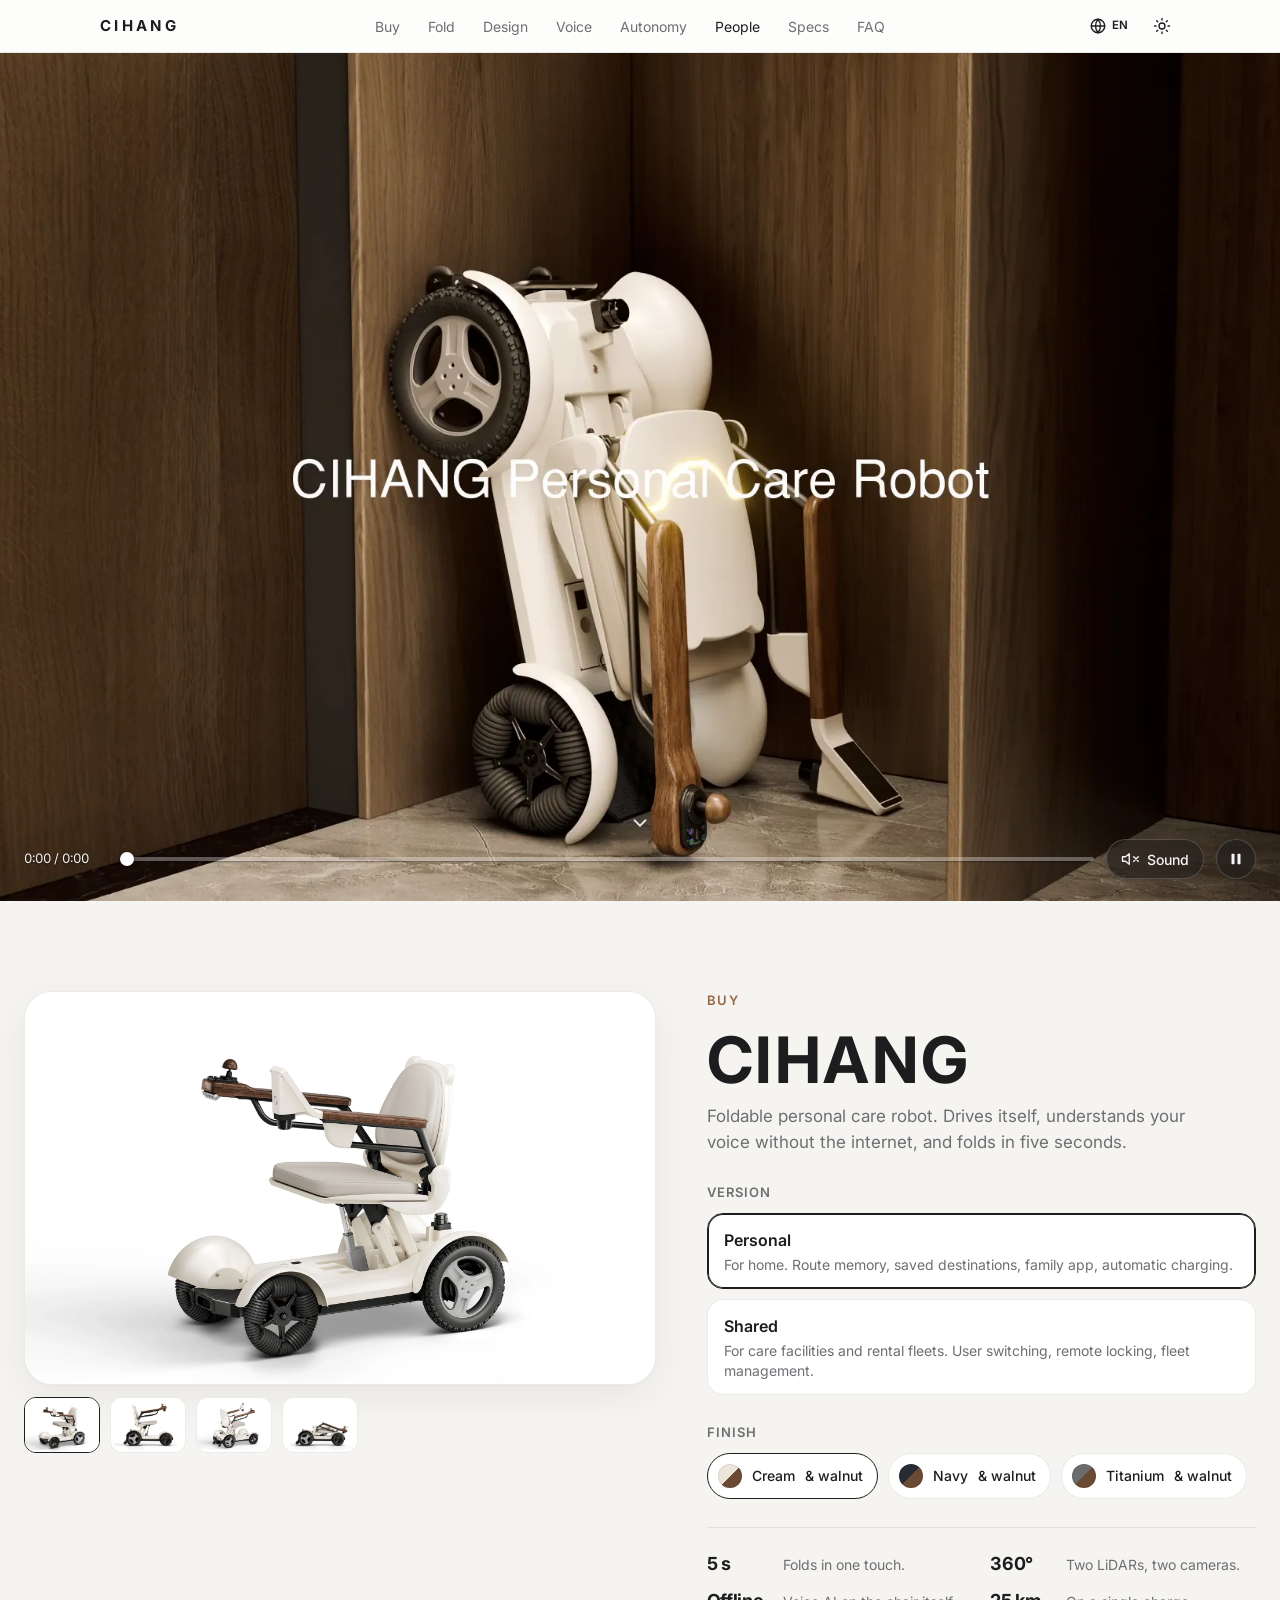
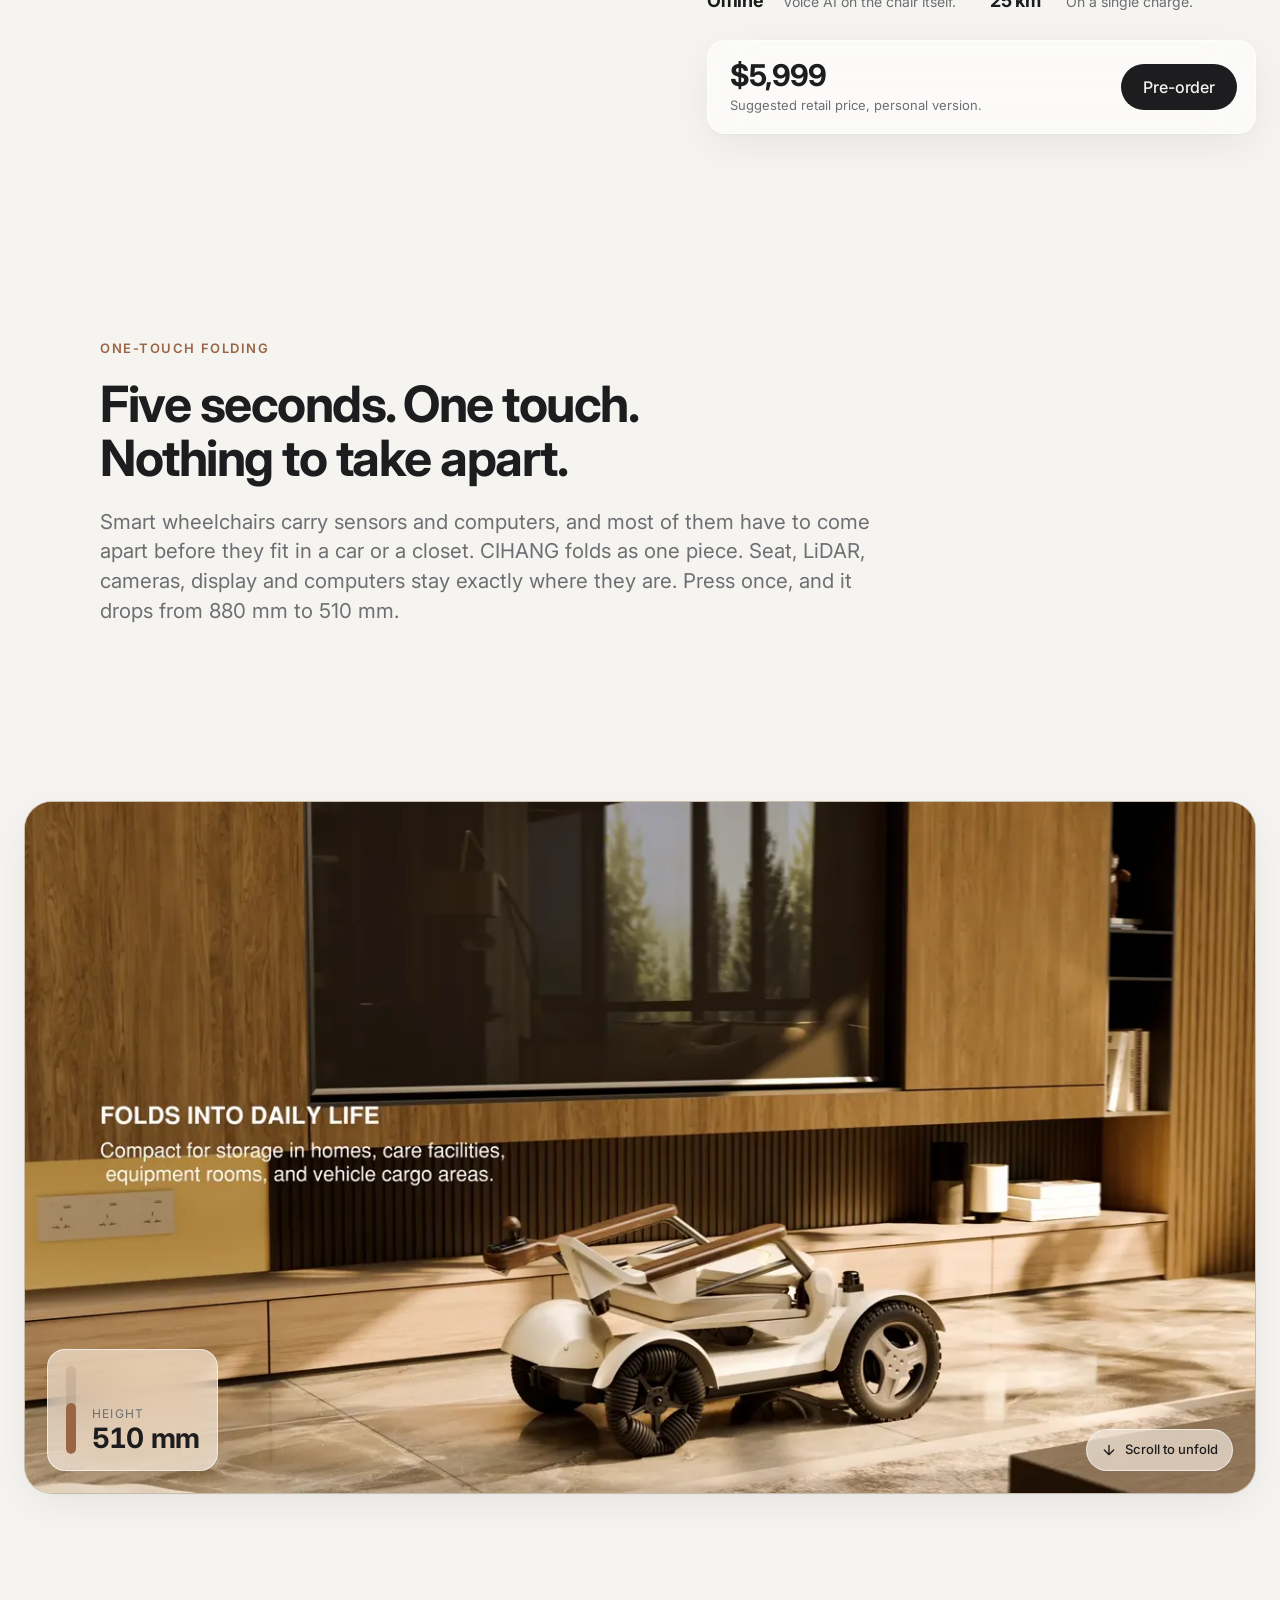
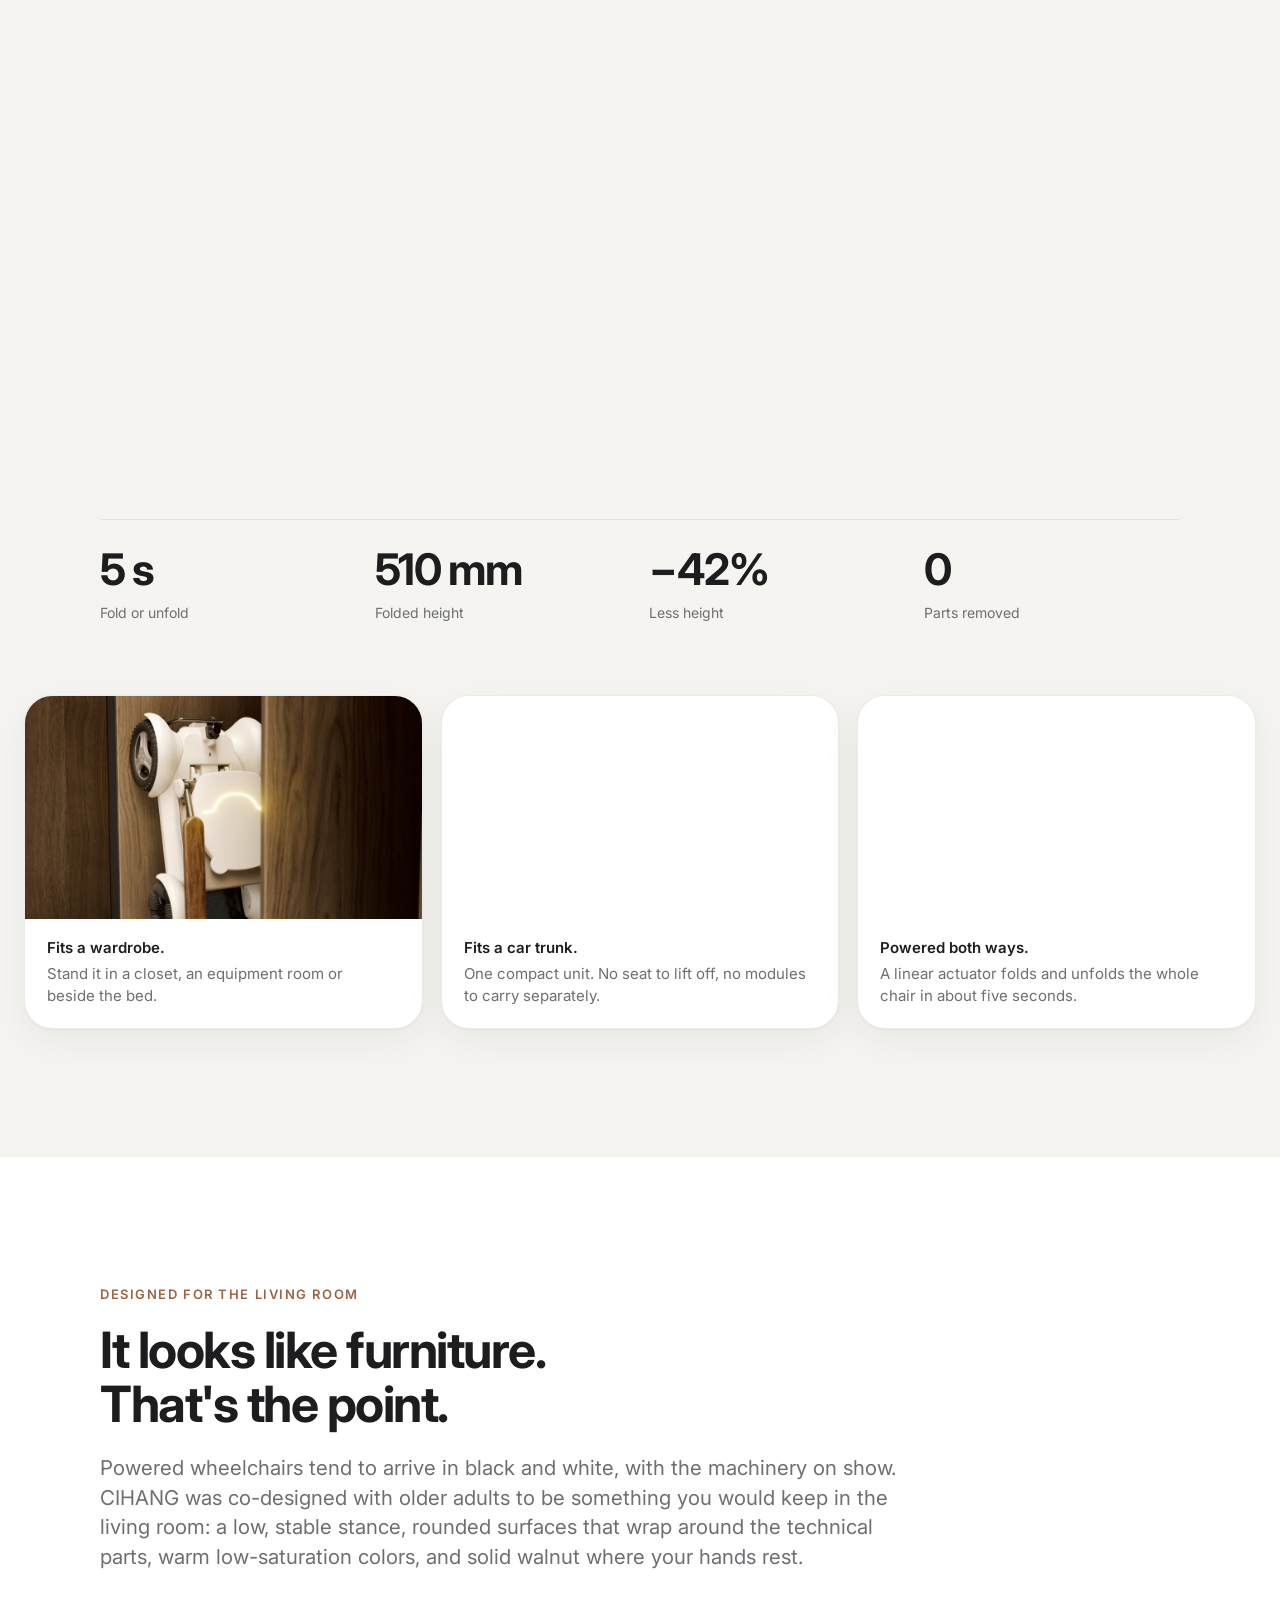
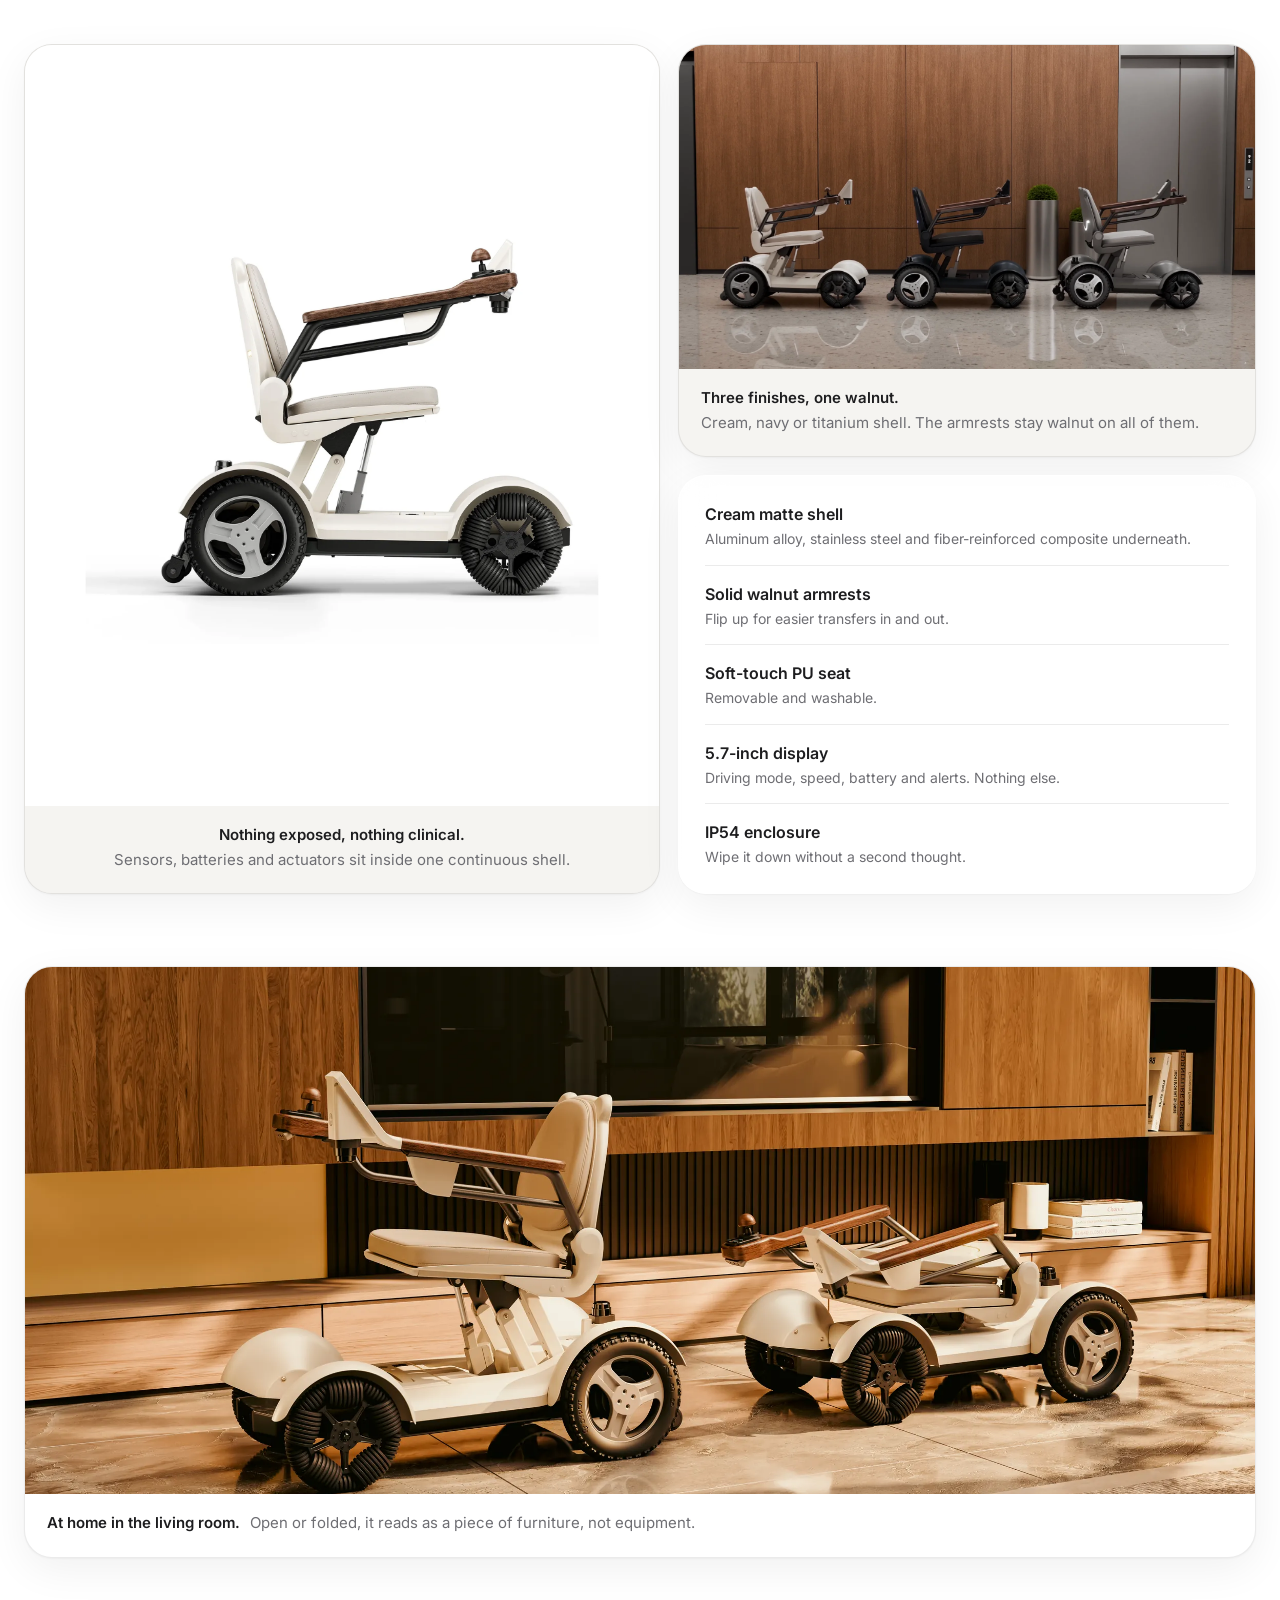
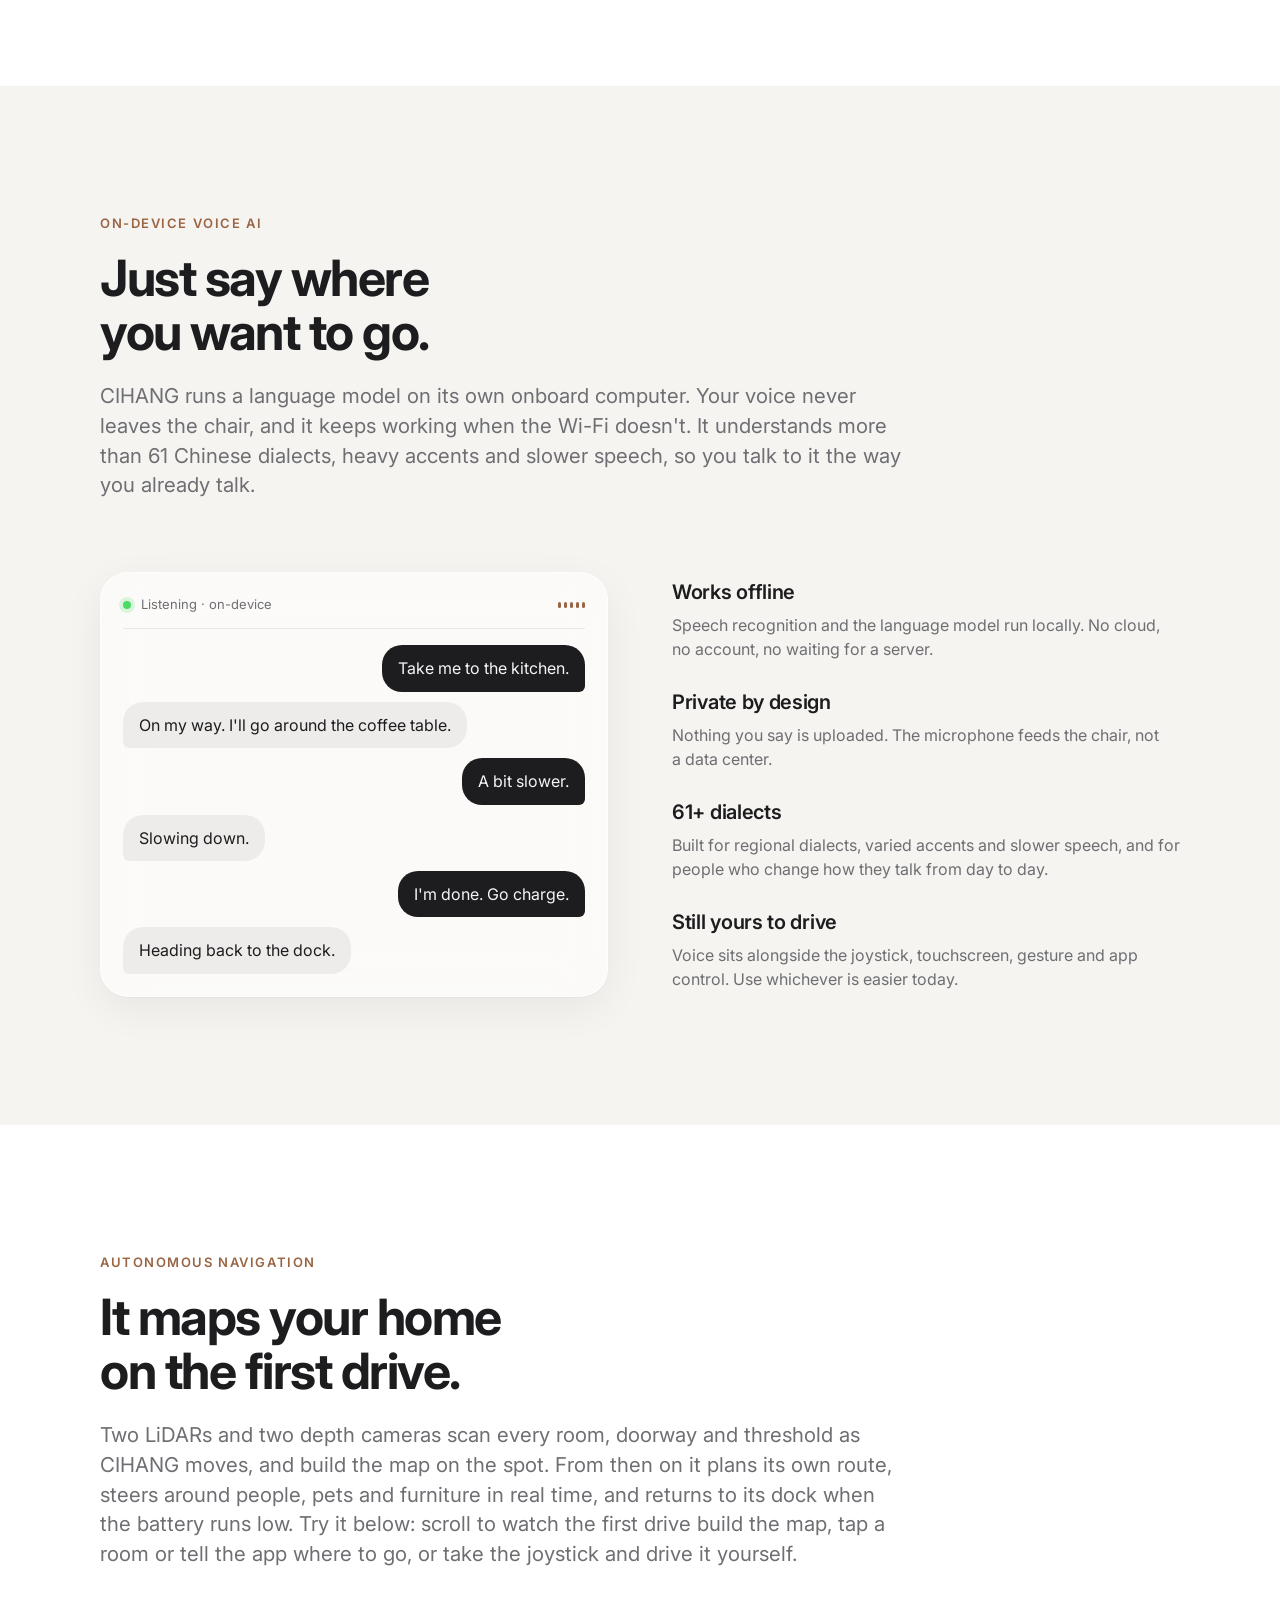
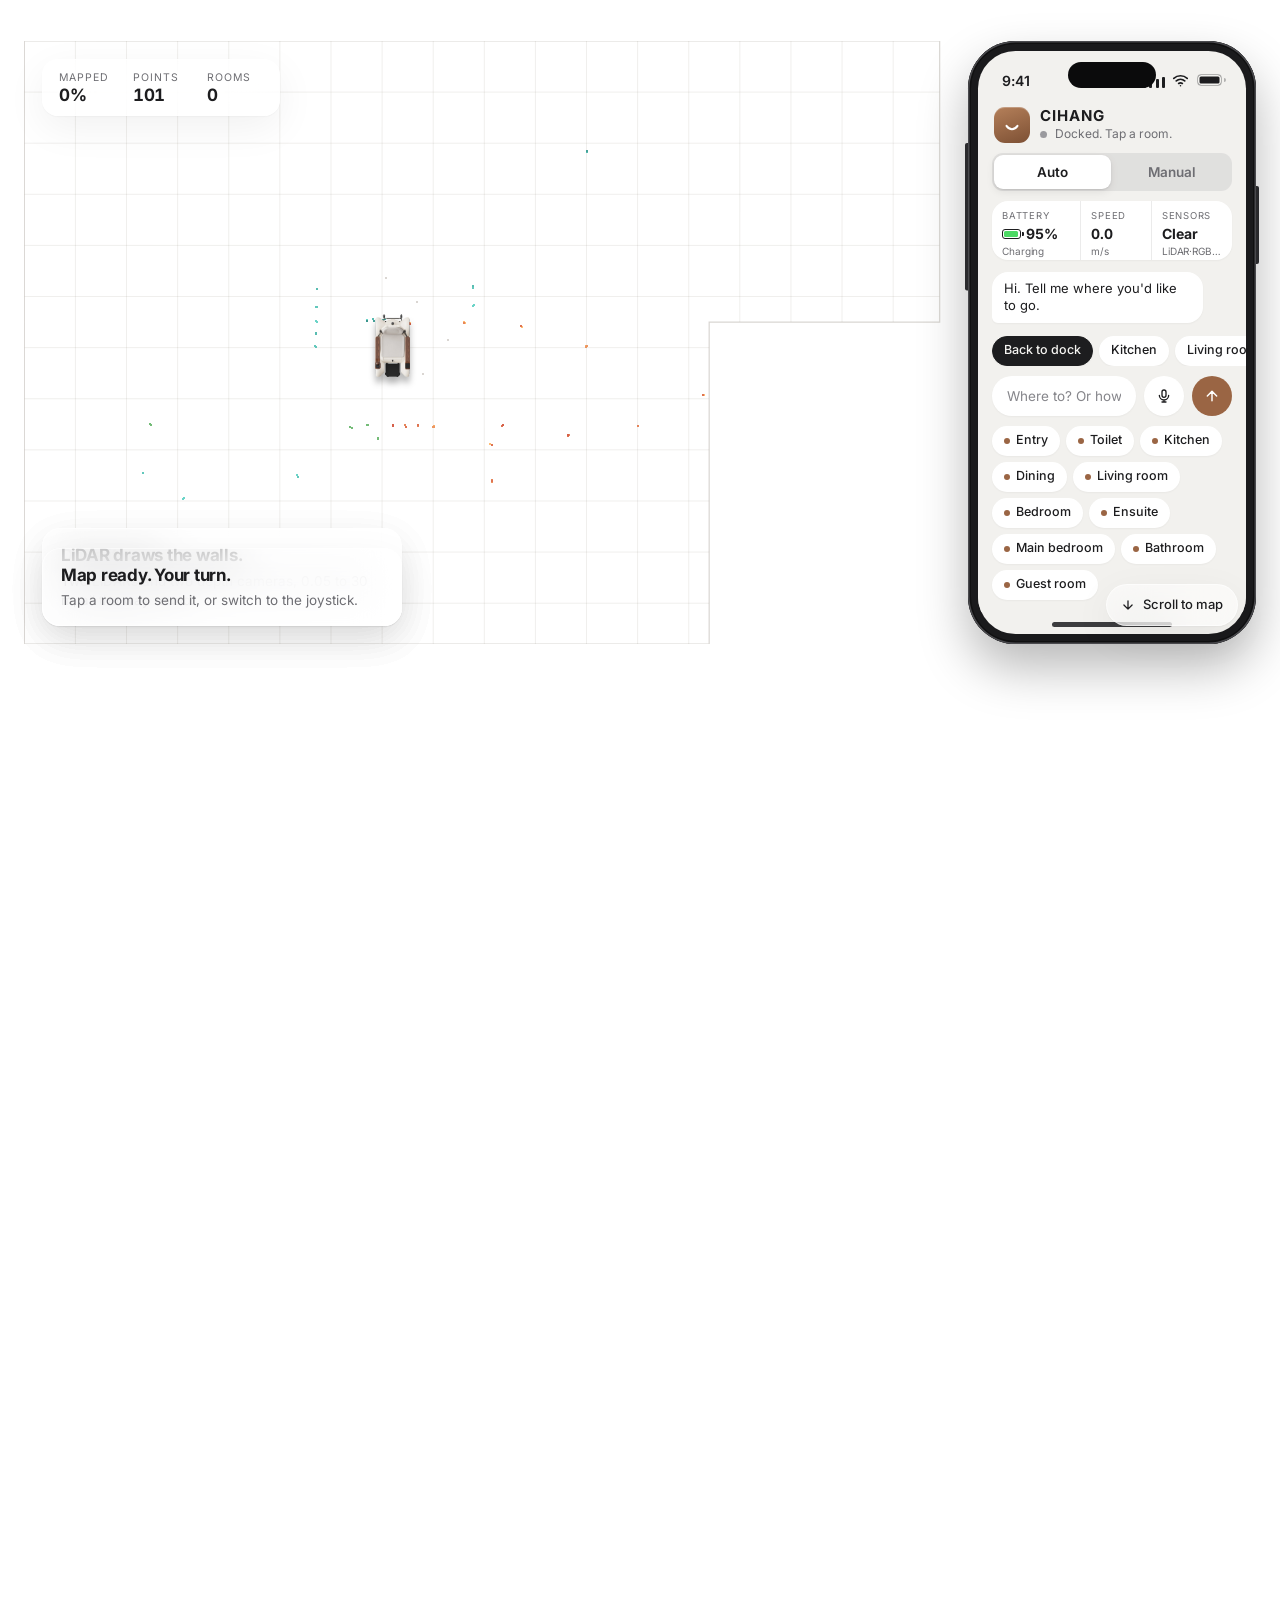
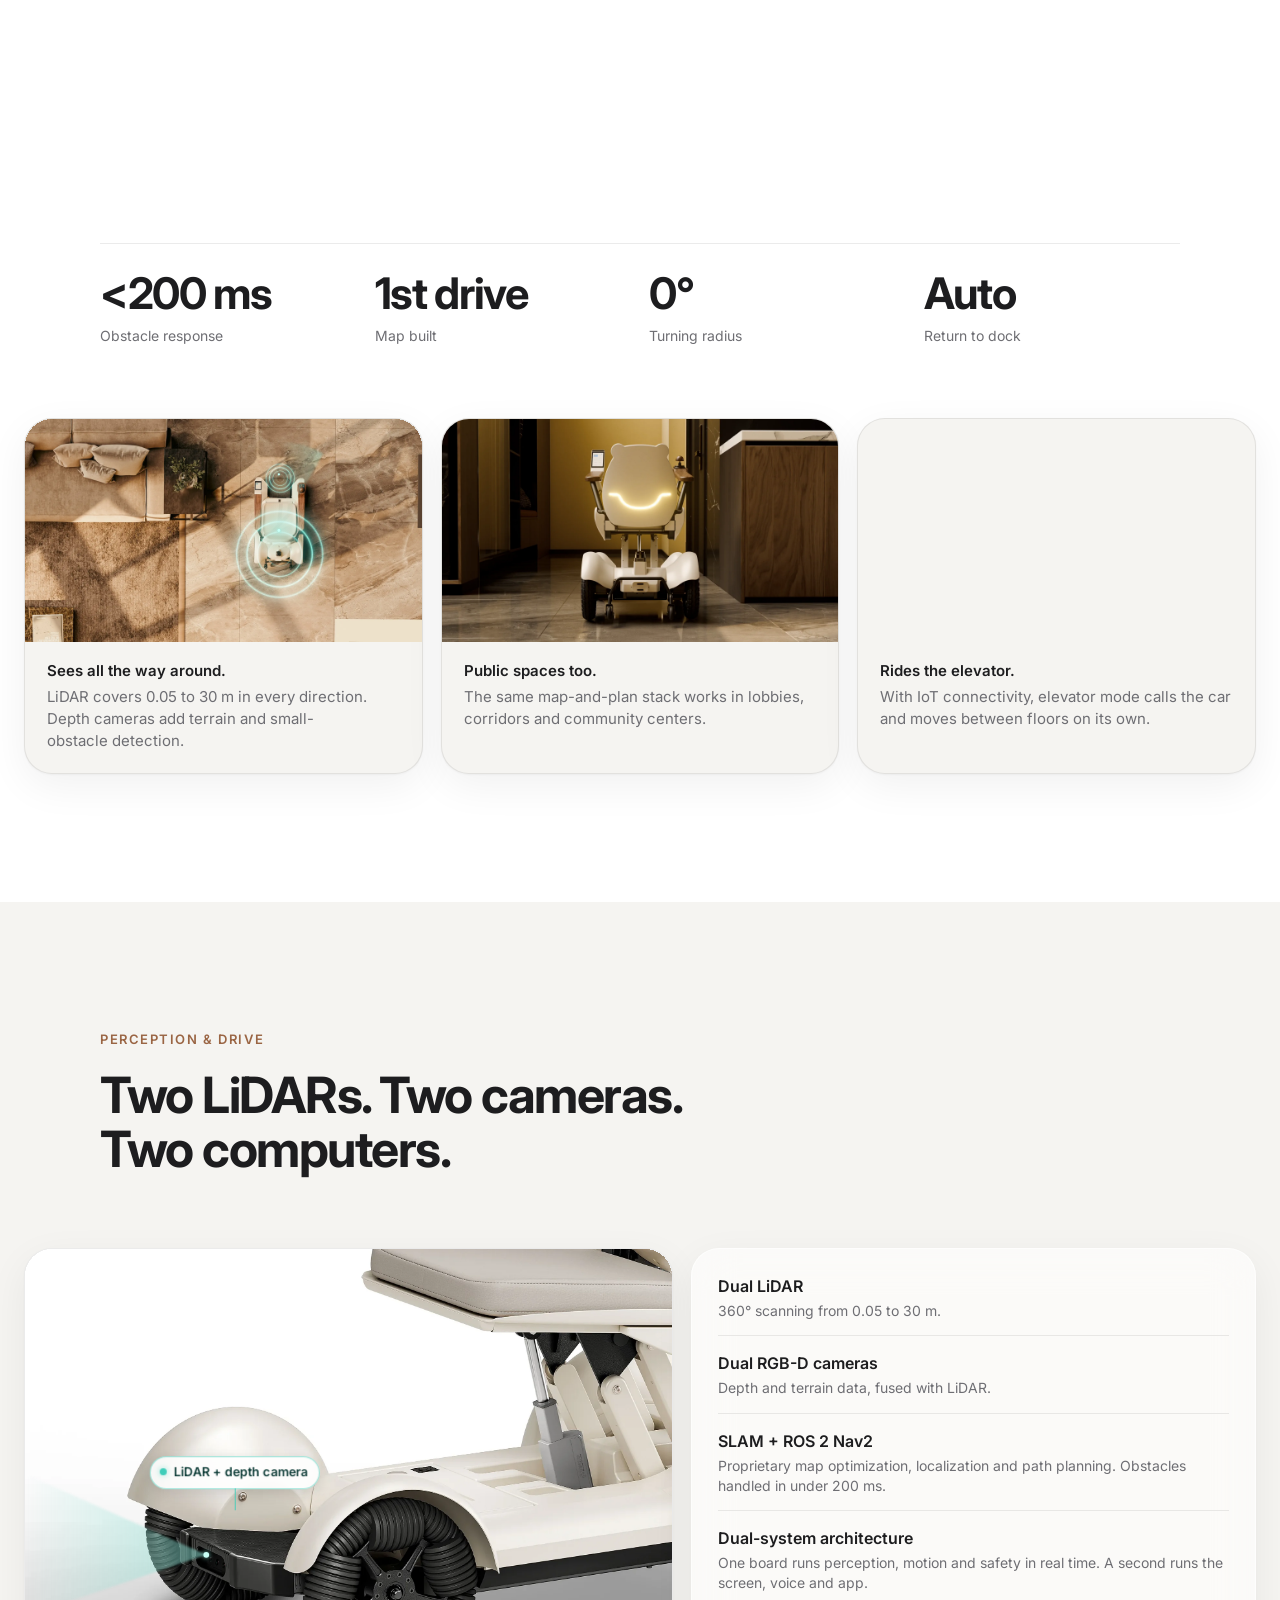
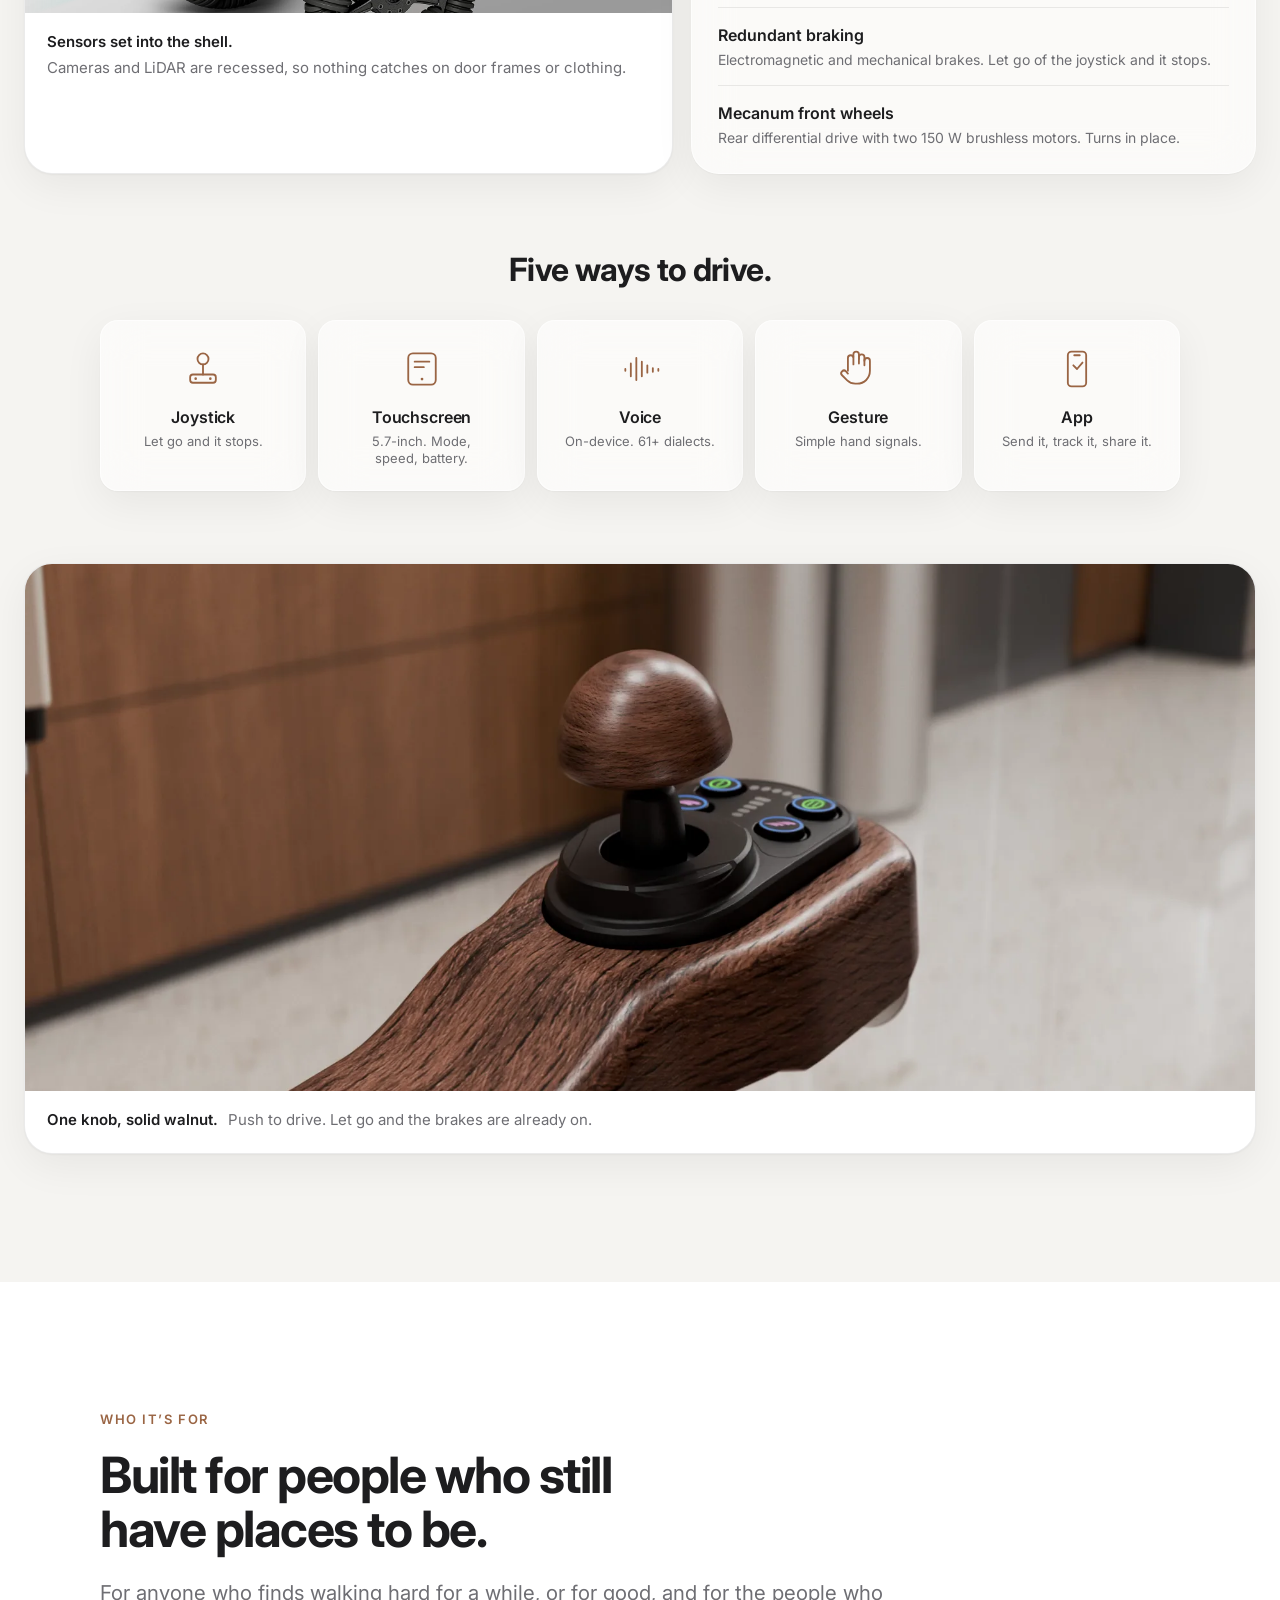
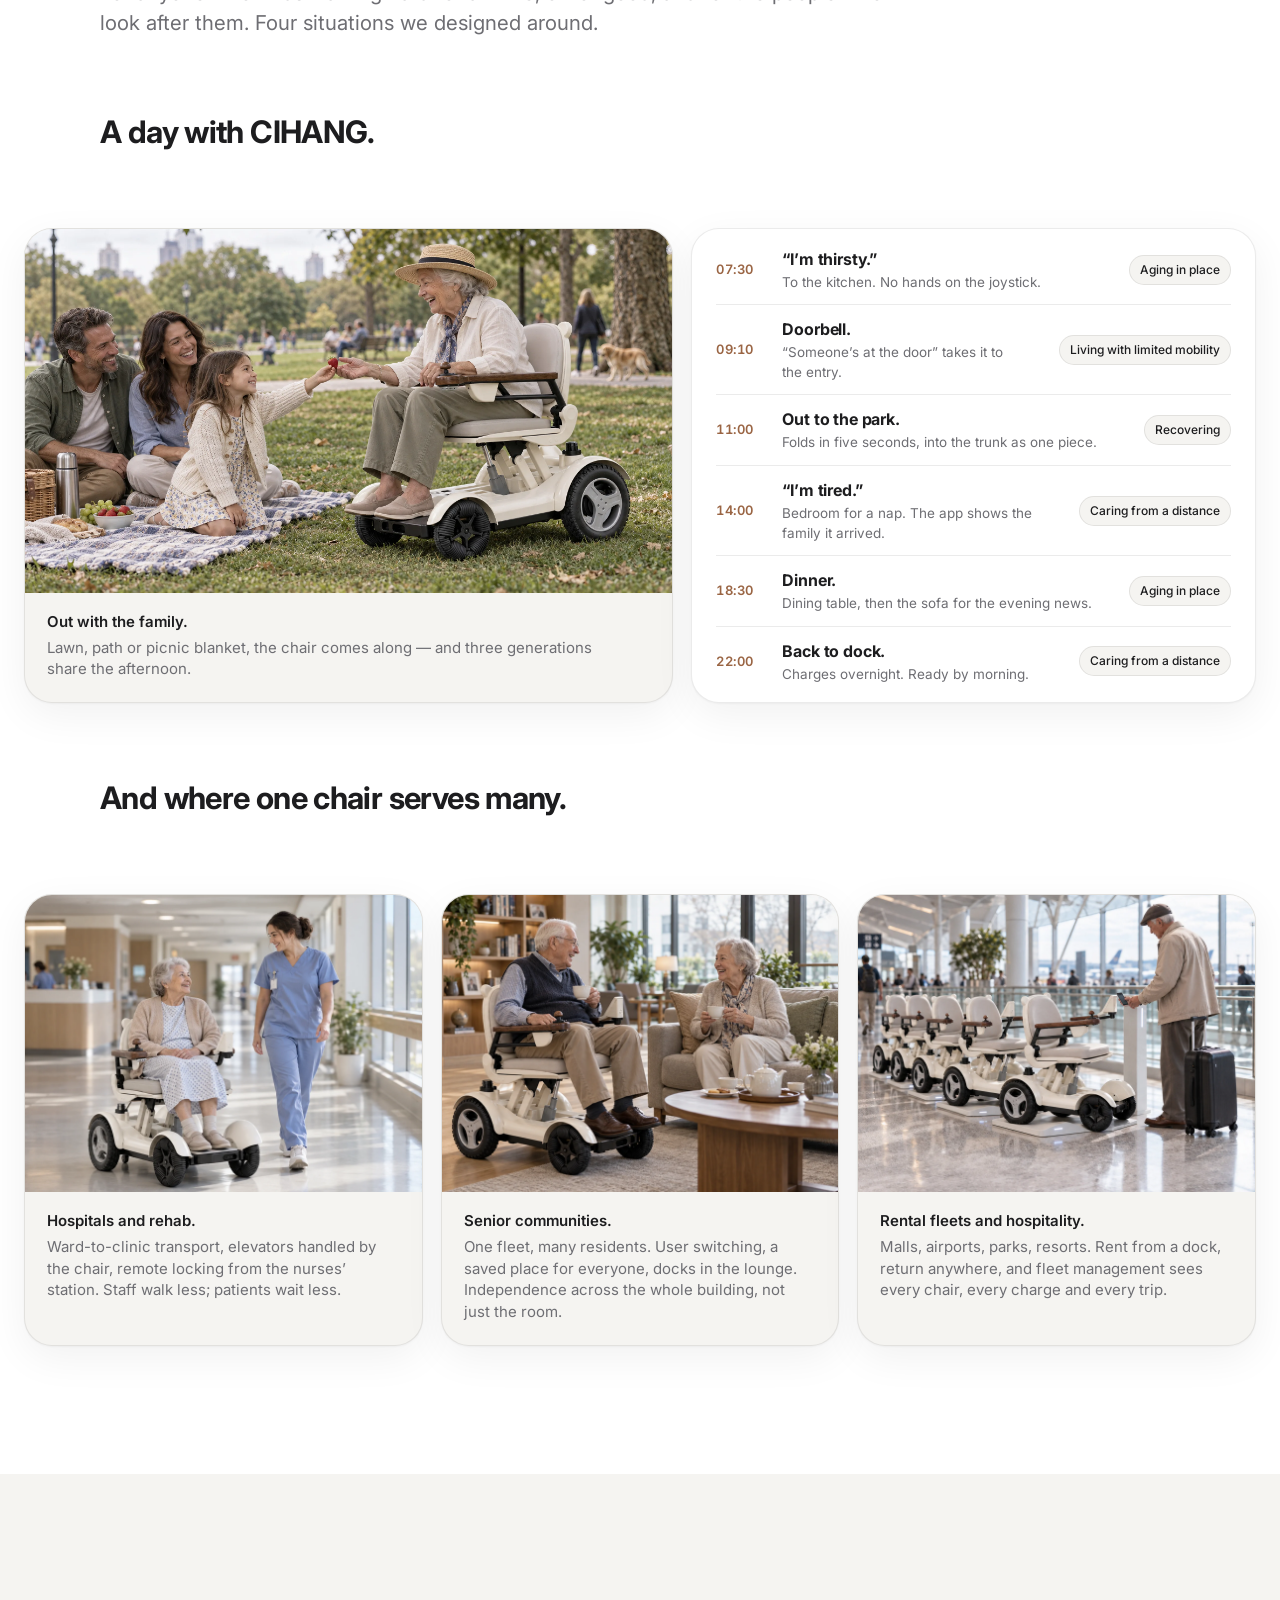
==== commit beba0d1e: "Update index.html" ====
--- a/index.html
+++ b/index.html
@@ -94,6 +94,7 @@
 <section class="film" aria-label="Product film" data-i18n-attr="aria-label:film.aria_label_product_film">
   <div class="film__frame">
   <video id="hero-video" autoplay muted loop playsinline preload="metadata" poster="assets/video/poster.webp" aria-label="CIHANG product film: folding, mapping, autonomous driving, elevator access, voice control">
+    <source src="https://github.com/yuhengw04-creator/PCR/releases/download/v1/cihang.mp4" type="video/mp4">
     <source src="assets/video/cihang.mp4" type="video/mp4">
     <img src="assets/video/poster.webp" alt="CIHANG folded in a walnut wardrobe" width="1920" height="1080">
   </video>
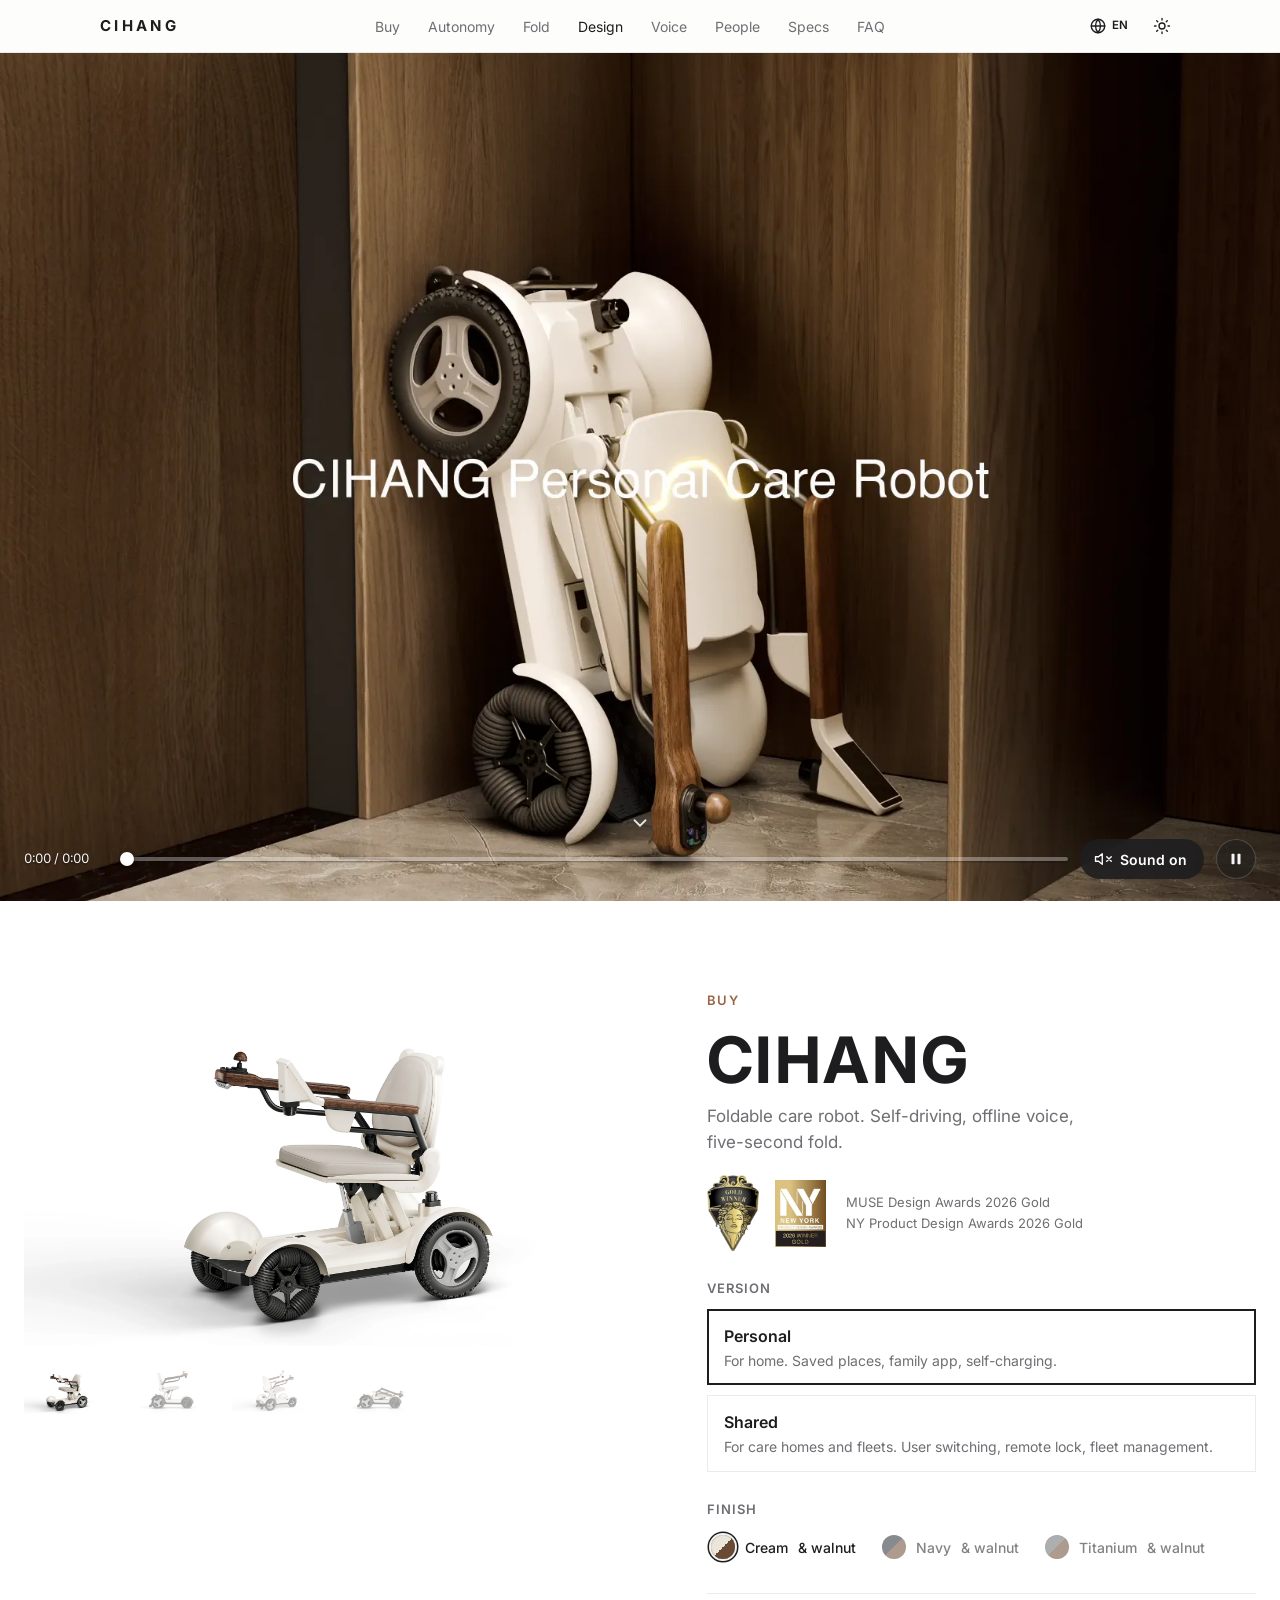
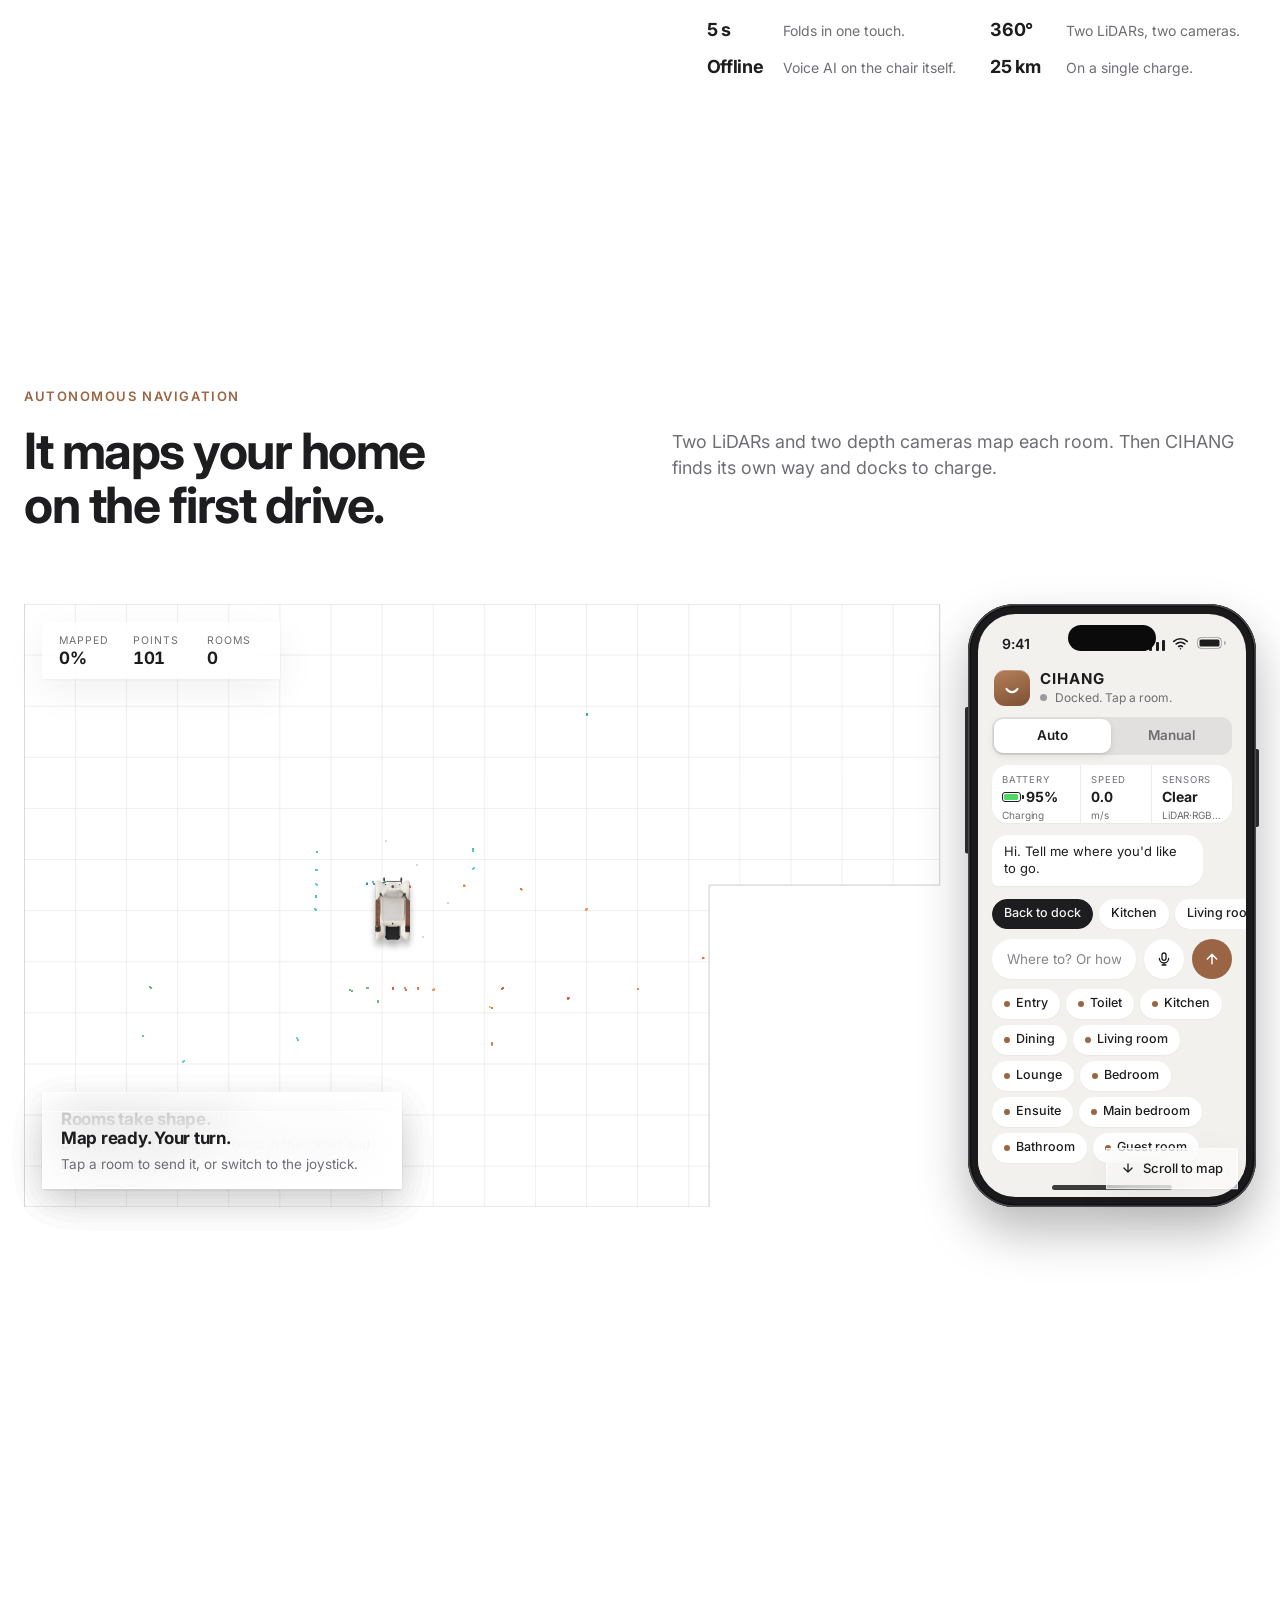
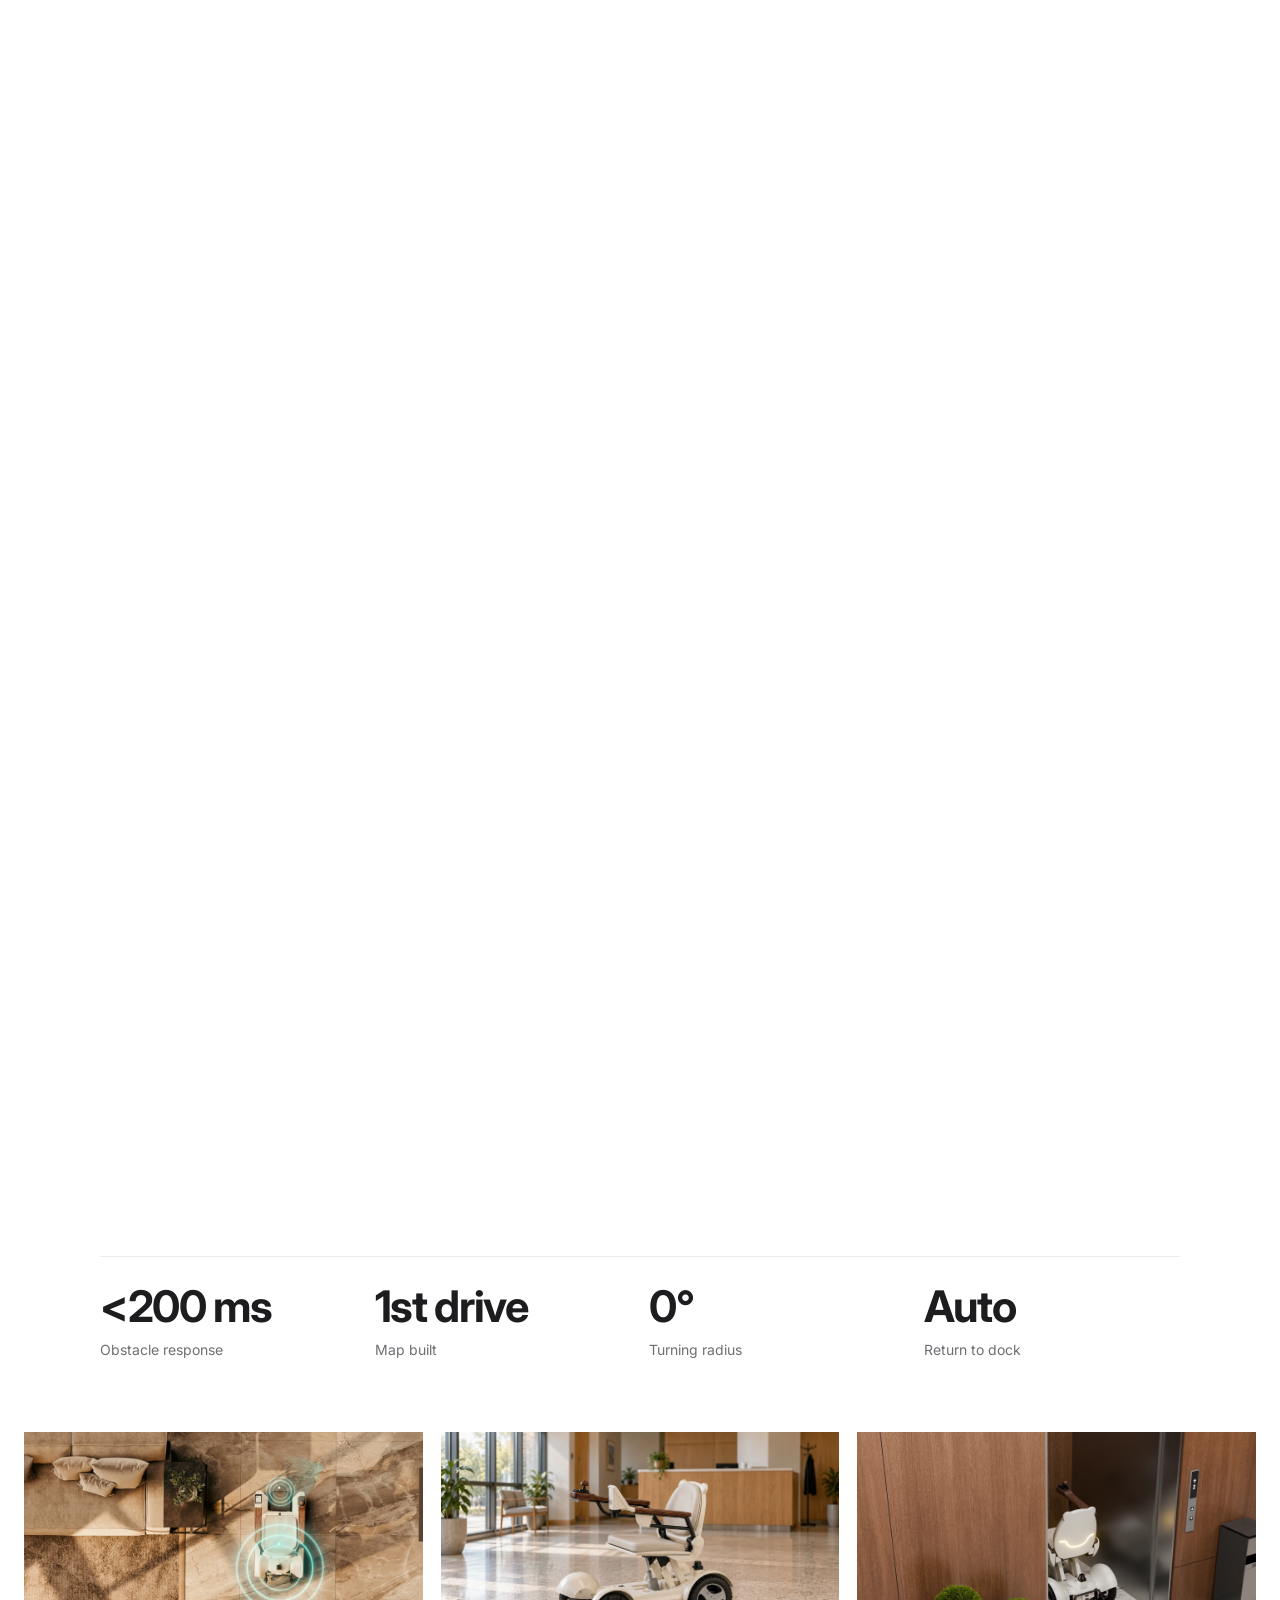
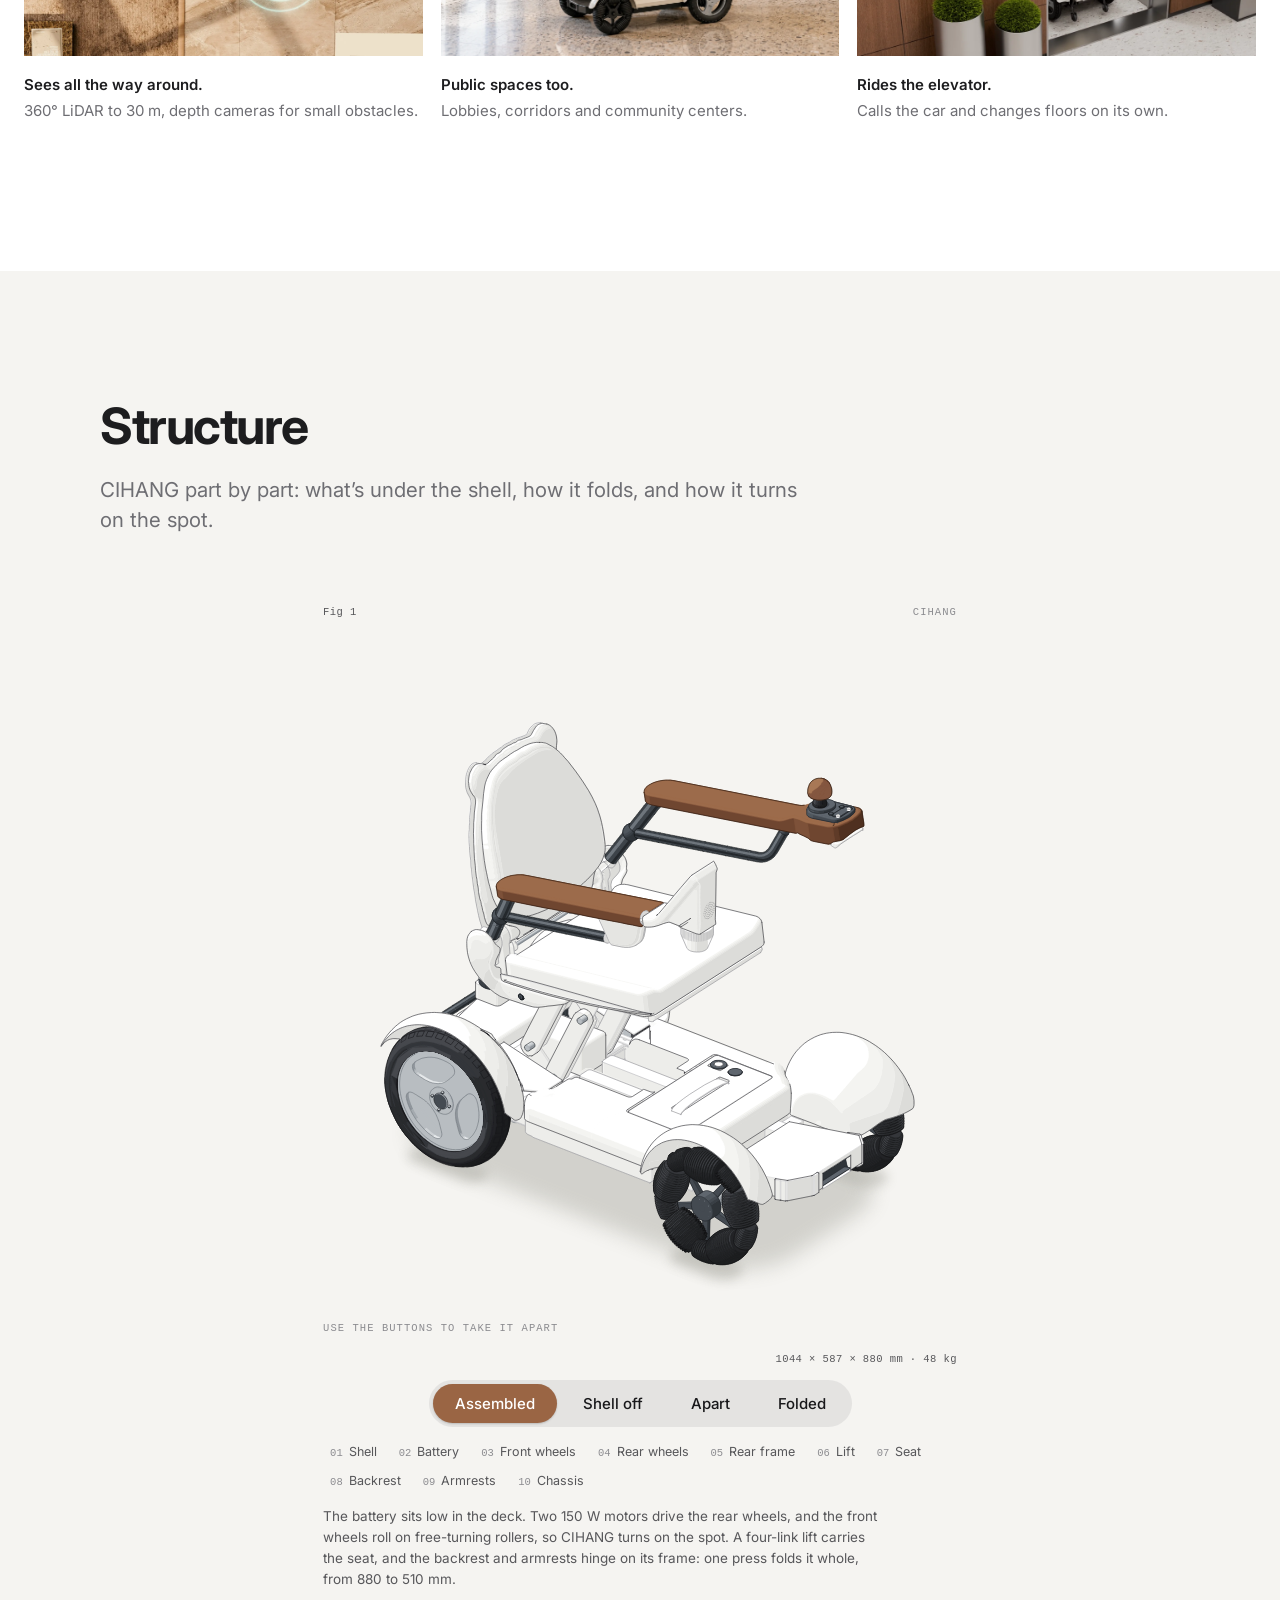
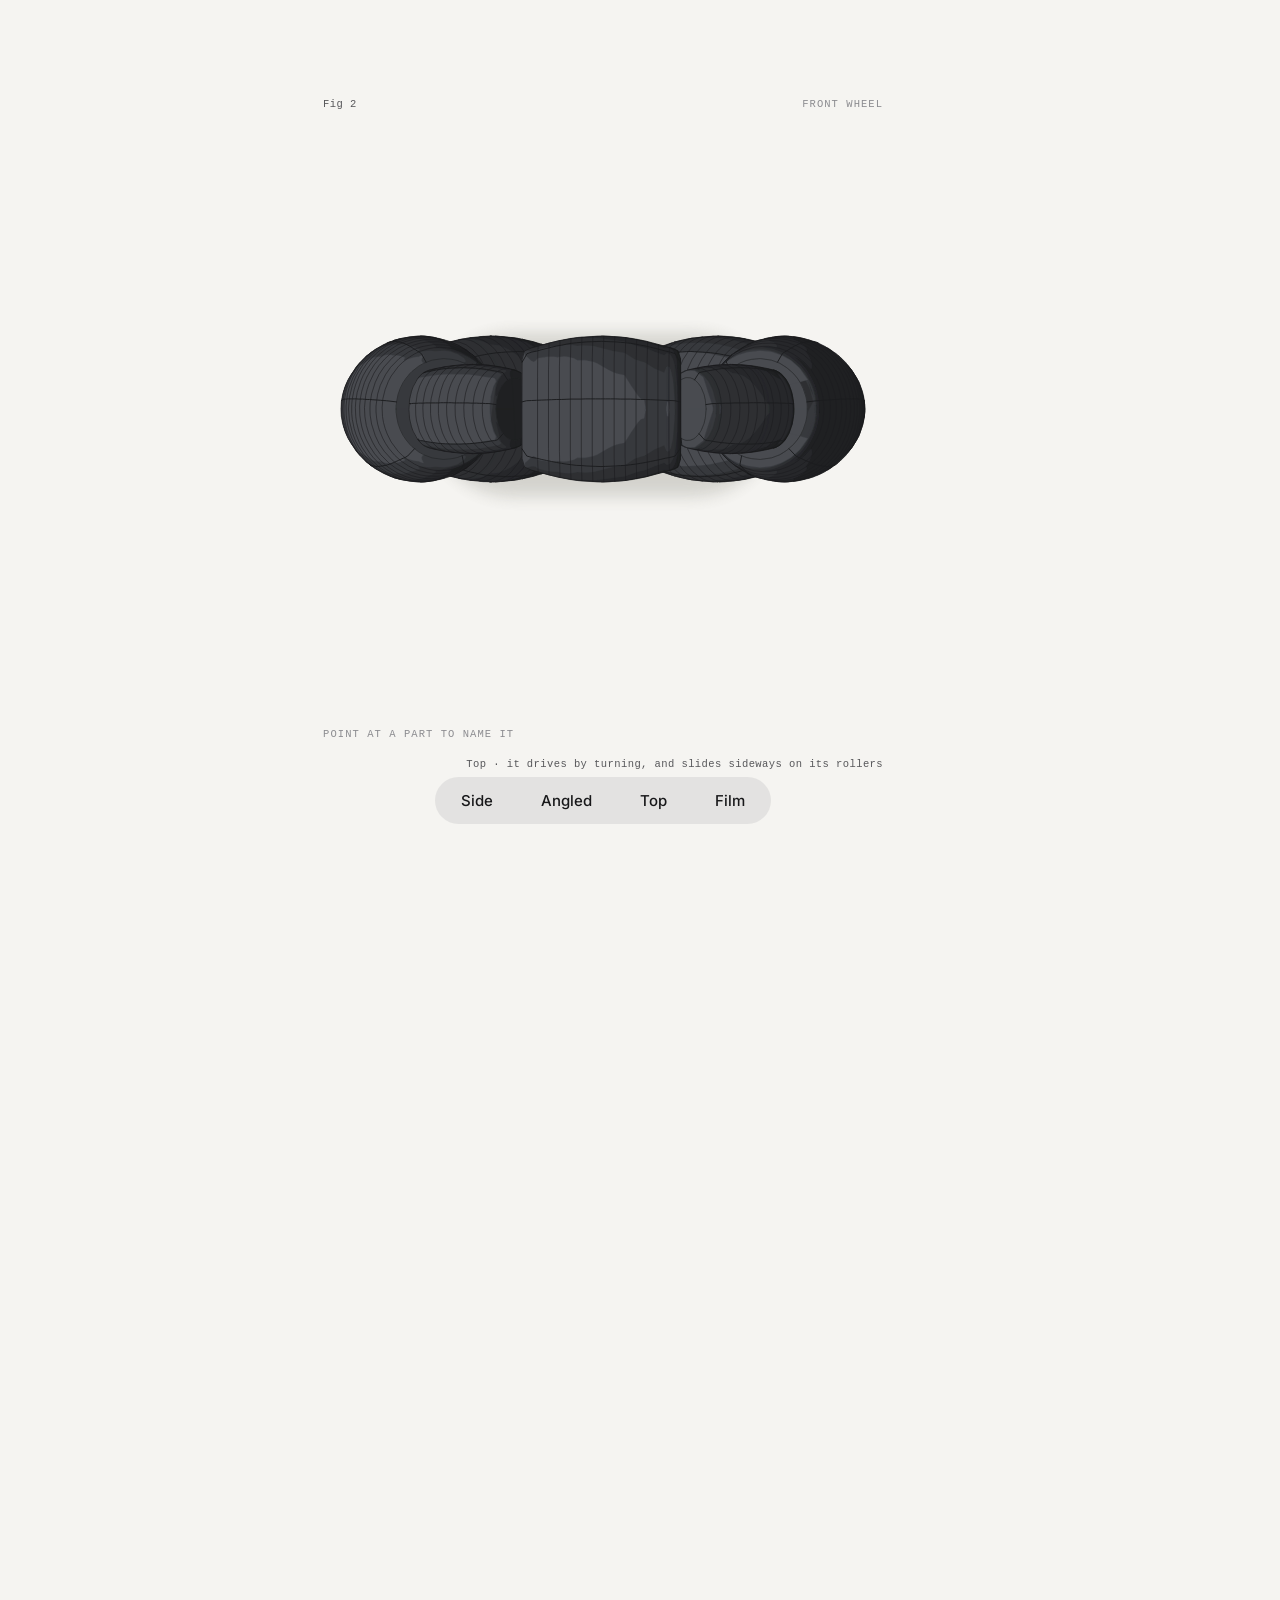
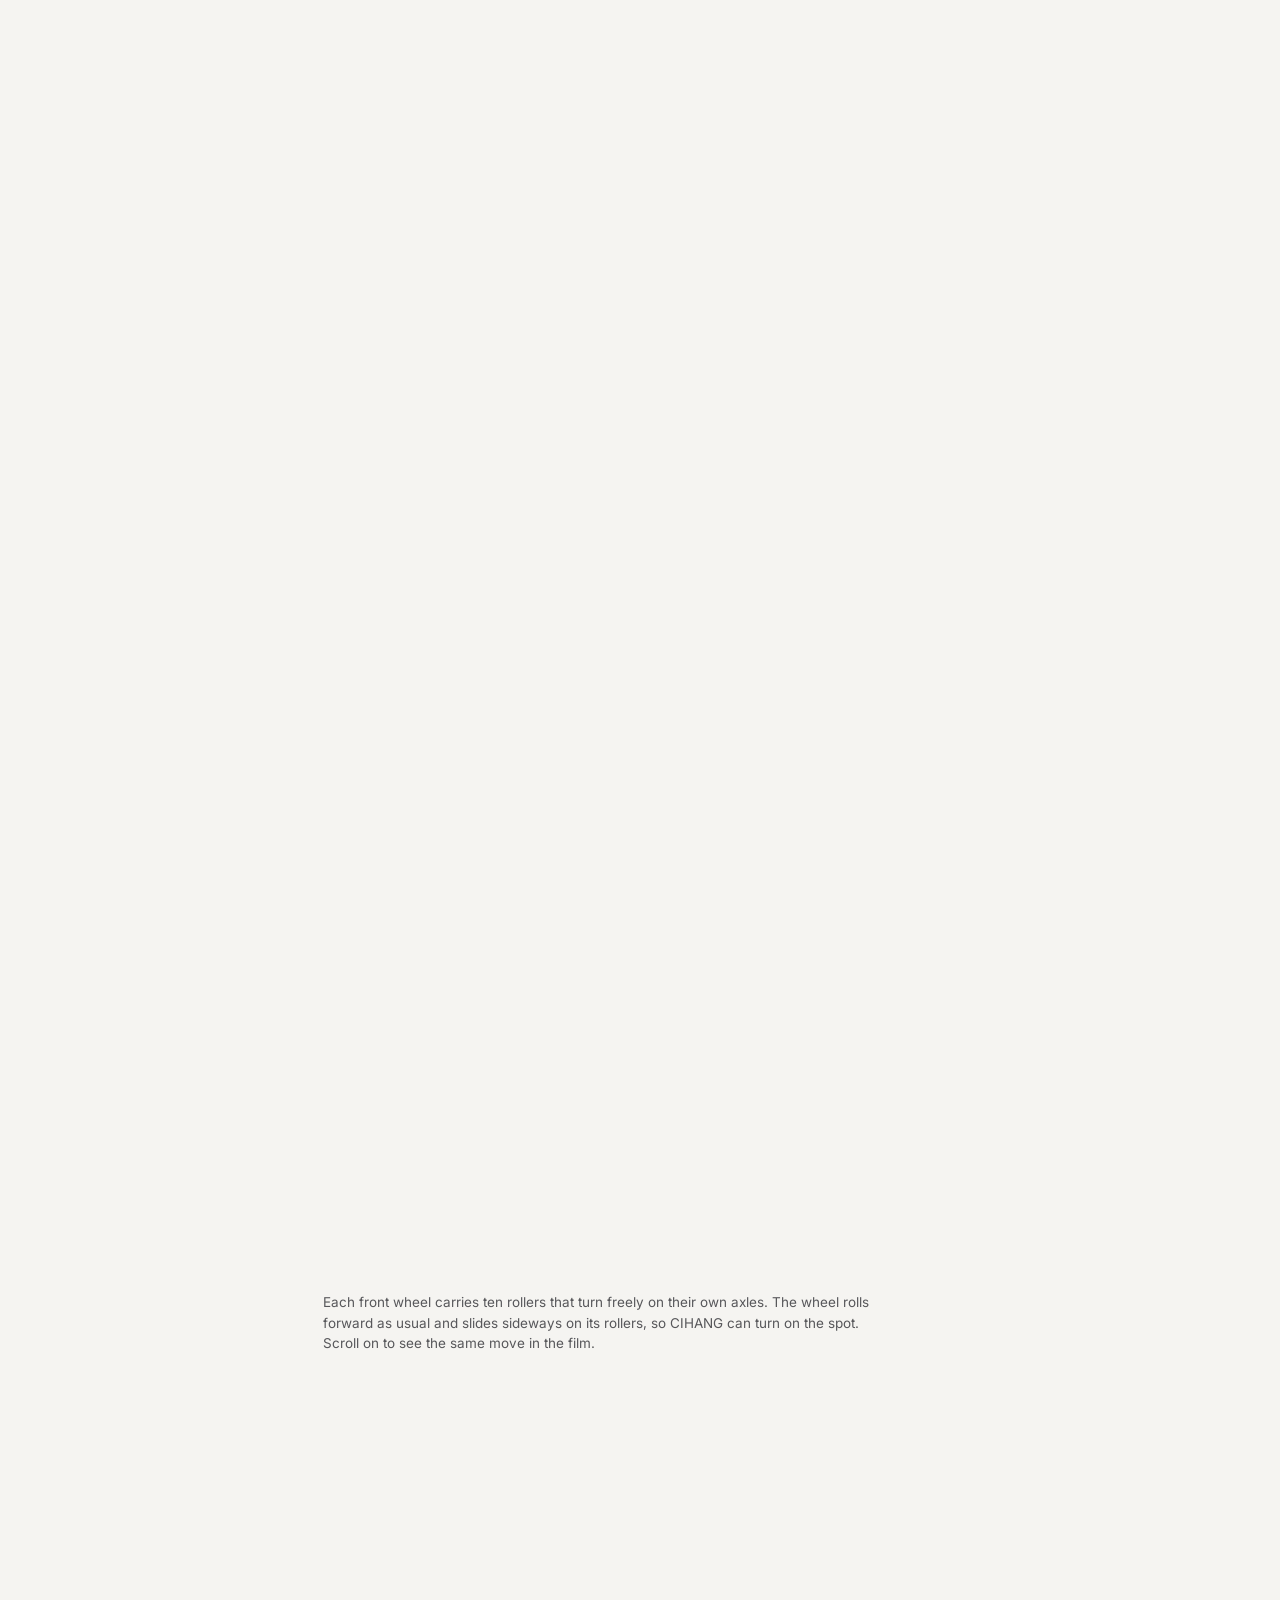
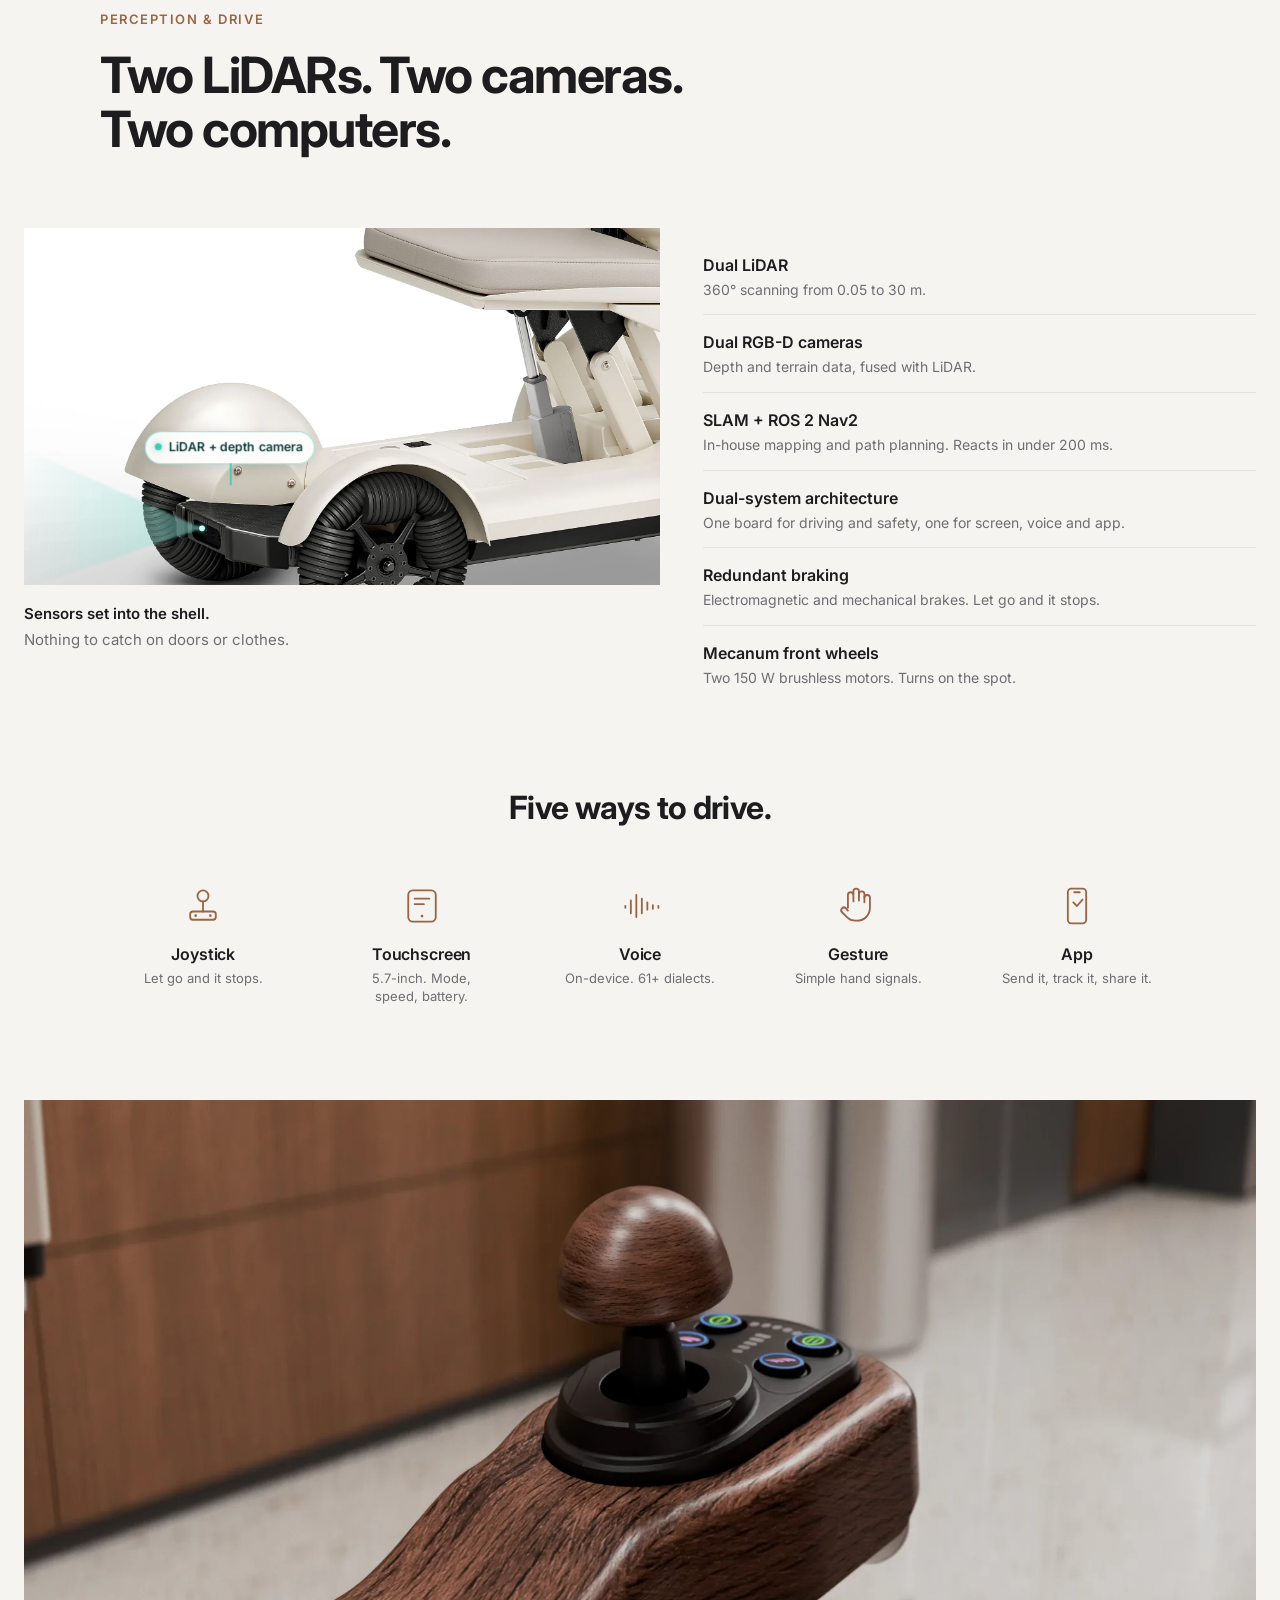
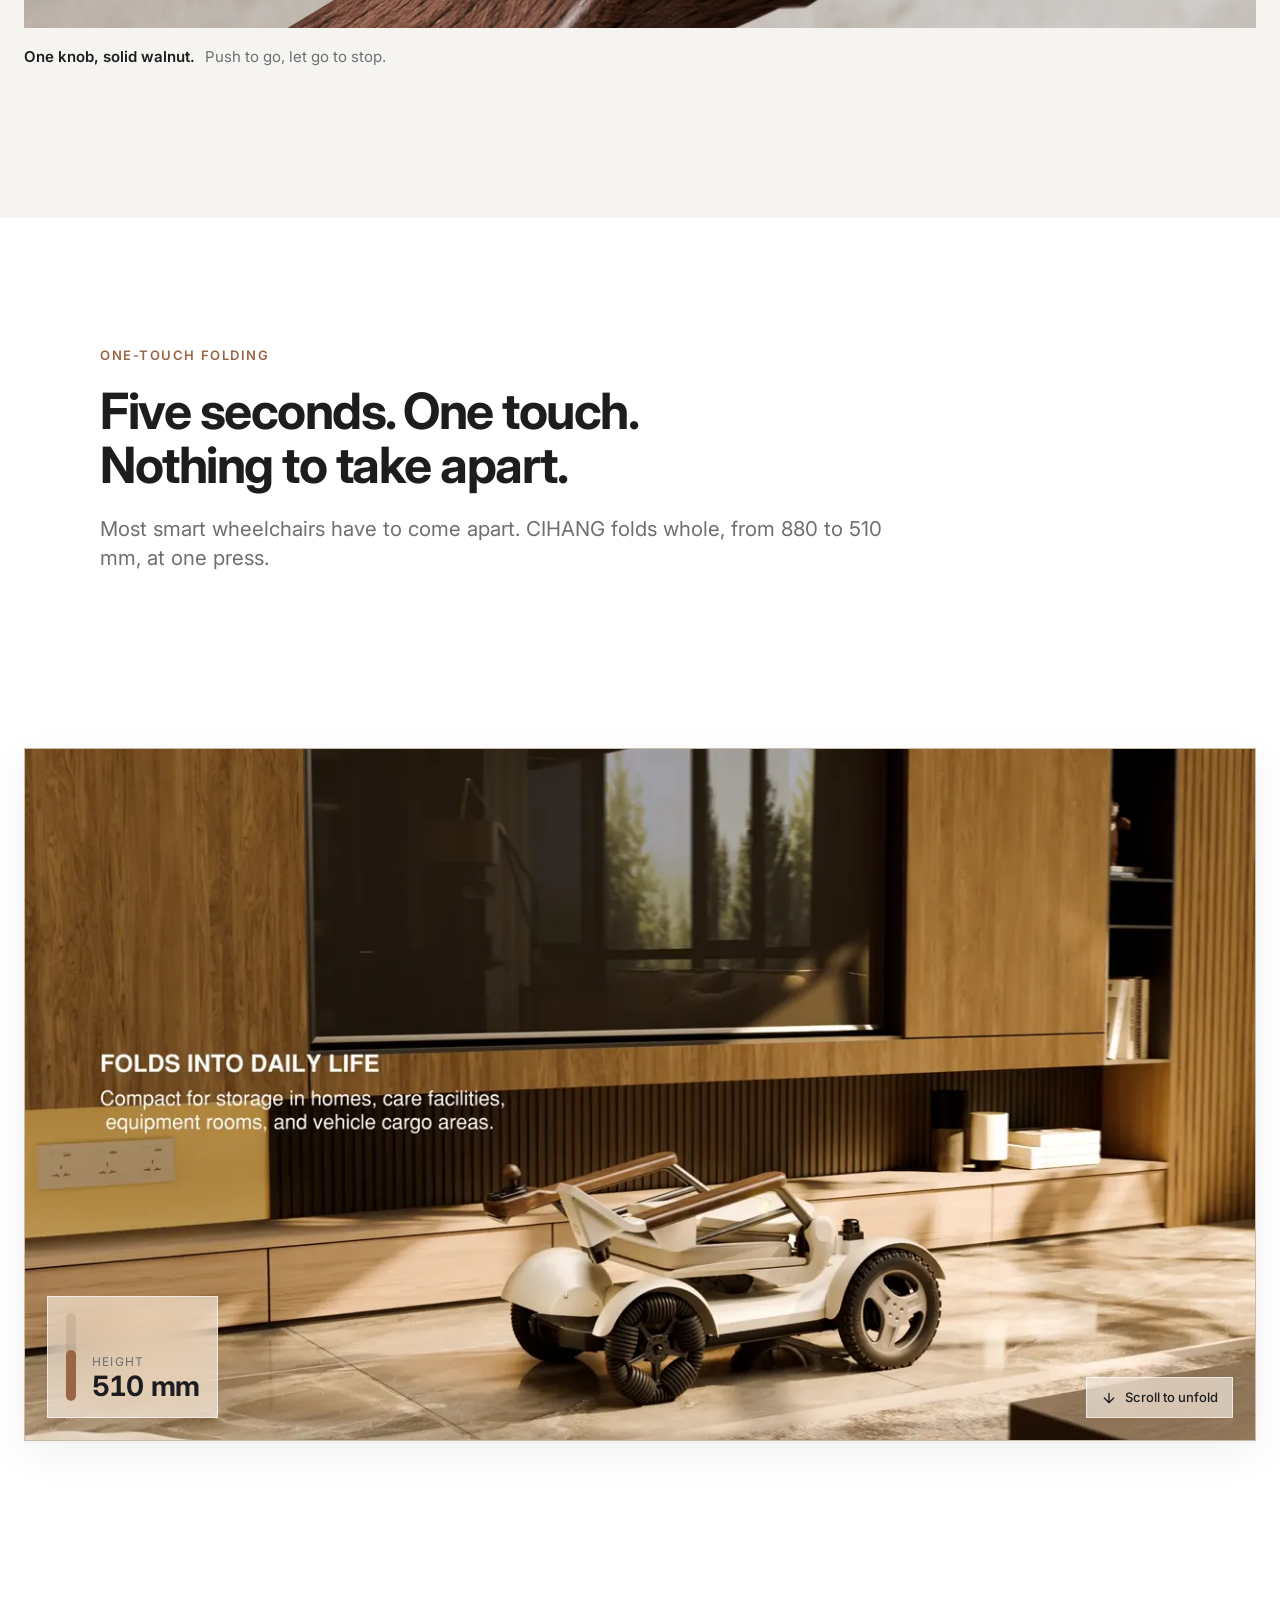
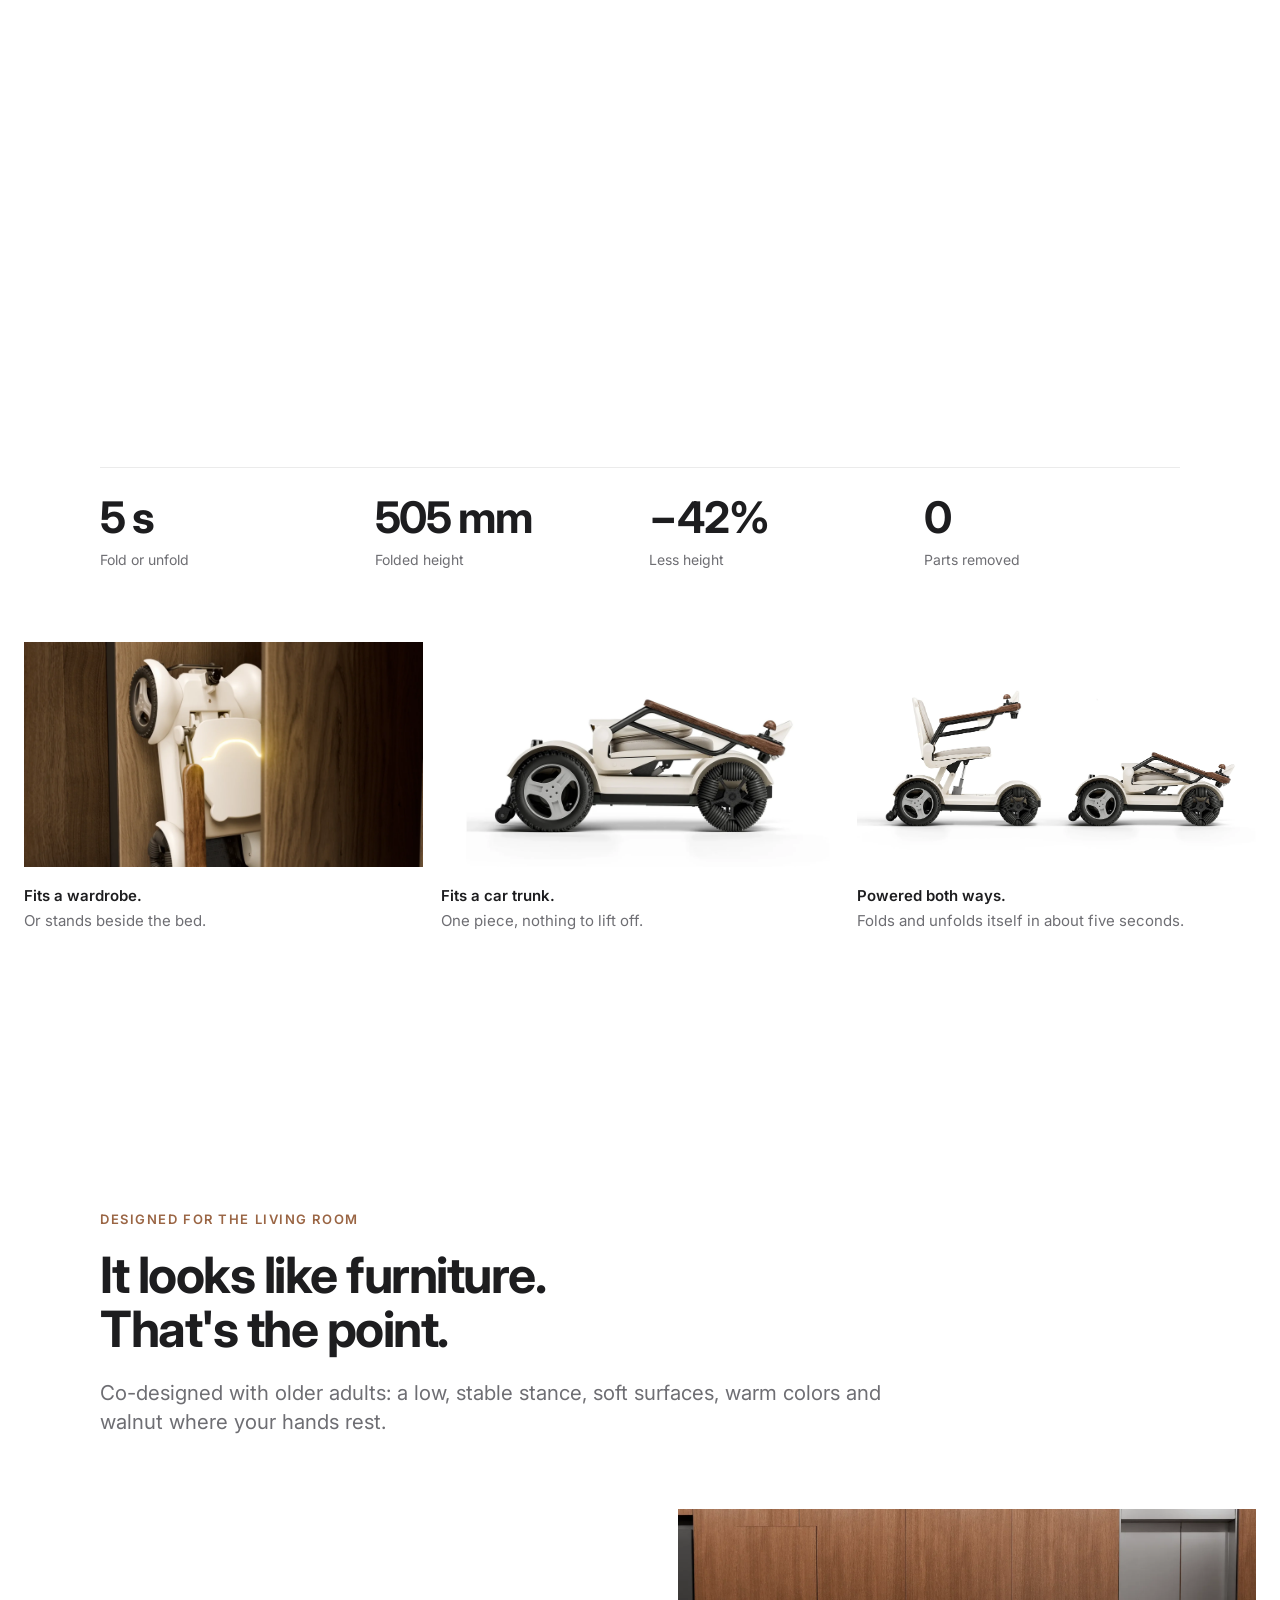
==== commit 19d97fd6: "Add files via upload" ====
--- a/index.html
+++ b/index.html
@@ -19,6 +19,7 @@
     "brand": { "@type": "Brand", "name": "WDC Robot" },
     "description": "Foldable personal care robot for aging in place. Drives itself with dual LiDAR and depth cameras, understands voice without the internet, and folds in five seconds.",
     "image": "assets/img/studio-front.webp",
+    "award": ["MUSE Design Awards 2026, Gold Winner, Product Design: Assistive Devices", "NY Product Design Awards 2026, Gold Winner, Healthcare: Mobility Aids"],
     "offers": { "@type": "Offer", "price": "5999", "priceCurrency": "USD", "availability": "https://schema.org/PreOrder", "url": "https://www.wdcrobot.com/" }
   }
   </script>
@@ -44,7 +45,18 @@
       } catch (e) {}
     })();
   </script>
-  <link rel="stylesheet" href="assets/css/style.css?v=45">
+  <script>
+    /* Where the backend lives. Empty string = same host as the page, which is what
+       you get when you run cihang-backend locally. Once the backend is on a server,
+       put its address here, e.g. 'https://api.wdcrobot.com' (no trailing slash).
+       Leave it empty and the form simply tells people to write by email instead. */
+    window.CIHANG_API = '';
+    /* Optional: an address people can write to if the form ever fails. Shown only then. */
+    window.CIHANG_EMAIL = '';
+  </script>
+  <link rel="stylesheet" href="assets/css/style.css?v=56">
+  <link rel="stylesheet" href="assets/css/snd.css?v=1">
+  <link rel="stylesheet" href="assets/css/structure.css?v=1">
 </head>
 <body>
 
@@ -56,16 +68,16 @@
     <a class="nav__brand" href="#top" aria-label="CIHANG home" data-i18n-attr="aria-label:nav.aria_label_cihang_home">CIHANG</a>
     <nav class="nav__links" id="nav-links" aria-label="Sections" data-i18n-attr="aria-label:nav.aria_label_sections">
       <a href="#buy" data-i18n="nav.buy">Buy</a>
+      <a href="#autonomy" data-i18n="nav.autonomy">Autonomy</a>
       <a href="#fold" data-i18n="nav.fold">Fold</a>
       <a href="#design" data-i18n="nav.design">Design</a>
       <a href="#voice" data-i18n="nav.voice">Voice</a>
-      <a href="#autonomy" data-i18n="nav.autonomy">Autonomy</a>
       <a href="#people" data-i18n="nav.people">People</a>
       <a href="#specs" data-i18n="nav.specs">Specs</a>
       <a href="#faq" data-i18n="nav.faq">FAQ</a>
       <div class="nav__sheet-langs" id="lang-pills" data-i18n-skip aria-label="Language"></div>
       <div class="nav__sheet-foot">
-        <a class="btn btn--primary" href="https://www.wdcrobot.com/" target="_blank" rel="noopener" data-i18n="nav.pre_order">Pre-order</a>
+        <a class="btn btn--primary" href="#contact" data-preorder="nav" data-i18n="nav.pre_order">Pre-order</a>
         <button type="button" class="btn btn--ghost" id="theme-toggle-2" data-i18n="nav.dark_mode">Dark mode</button>
       </div>
     </nav>
@@ -141,18 +153,25 @@
       <div class="buy__panel">
         <p class="eyebrow reveal" data-i18n="buy.buy">Buy</p>
         <h1 class="buy__title reveal" style="--d:.05s">CIHANG</h1>
-        <p class="buy__sub reveal" style="--d:.1s" data-i18n="buy.foldable_personal_care_robot_drives">Foldable personal care robot. Drives itself, understands your voice without the internet, and folds in five seconds.</p>
+        <p class="buy__sub reveal" style="--d:.1s" data-i18n="buy.foldable_personal_care_robot_drives">Foldable care robot. Self-driving, offline voice, five-second fold.</p>
+        <div class="buy__rec reveal" style="--d:.12s">
+          <ul class="buy__rec-logos">
+            <li><a class="rec" href="https://design.museaward.com/winners-info.php?id=42204" target="_blank" rel="noopener" aria-label="MUSE Design Awards 2026, Gold Winner, Assistive Devices (opens the winner page)" title="MUSE Design Awards 2026, Gold Winner, Assistive Devices (opens the winner page)" data-i18n-attr="aria-label:buy.award_muse_aria;title:buy.award_muse_aria"><img src="assets/img/award-muse-2026.webp" alt="" width="148" height="216" decoding="async"></a></li>
+            <li><a class="rec rec--ny" href="https://www.nydesignawards.com/winner-info.php?id=4867" target="_blank" rel="noopener" aria-label="NY Product Design Awards 2026, Gold Winner, Mobility Aids (opens the winner page)" title="NY Product Design Awards 2026, Gold Winner, Mobility Aids (opens the winner page)" data-i18n-attr="aria-label:buy.award_ny_aria;title:buy.award_ny_aria"><img src="assets/img/award-ny-2026.webp" alt="" width="164" height="216" decoding="async"></a></li>
+          </ul>
+          <p class="buy__rec-line"><span data-i18n="buy.award_muse_name">MUSE Design Awards 2026 Gold</span><span data-i18n="buy.award_ny_name">NY Product Design Awards 2026 Gold</span></p>
+        </div>
 
         <div class="buy__group reveal" style="--d:.15s">
           <h3 data-i18n="buy.version">Version</h3>
           <div class="buy__options" id="buy-versions">
             <button type="button" class="opt is-active" data-version="personal" aria-pressed="true">
               <strong data-i18n="buy.personal">Personal</strong>
-              <span data-i18n="buy.for_home_route_memory_saved">For home. Route memory, saved destinations, family app, automatic charging.</span>
+              <span data-i18n="buy.for_home_route_memory_saved">For home. Saved places, family app, self-charging.</span>
             </button>
             <button type="button" class="opt" data-version="shared" aria-pressed="false">
               <strong data-i18n="buy.shared">Shared</strong>
-              <span data-i18n="buy.for_care_facilities_and_rental">For care facilities and rental fleets. User switching, remote locking, fleet management.</span>
+              <span data-i18n="buy.for_care_facilities_and_rental">For care homes and fleets. User switching, remote lock, fleet management.</span>
             </button>
           </div>
         </div>
@@ -178,149 +197,7 @@
             <span class="buy__amount" id="buy-amount">$5,999</span>
             <span class="buy__note" id="buy-note" data-i18n="buy.suggested_retail_price_personal_version">Suggested retail price, personal version.</span>
           </div>
-          <a class="btn btn--primary" id="buy-cta" href="https://www.wdcrobot.com/" target="_blank" rel="noopener" data-i18n="buy.pre_order">Pre-order</a>
-        </div>
-      </div>
-    </div>
-  </div>
-</section>
-
-<!-- ======================= FOLD ======================= -->
-<section class="section" id="fold">
-  <div class="container">
-    <p class="eyebrow reveal" data-i18n="fold.one_touch_folding">One-touch folding</p>
-    <h2 class="headline reveal" style="--d:.05s" data-i18n-html="fold.five_seconds_one_touch_nothing">Five seconds. One touch.<br class="br-lg"> Nothing to take apart.</h2>
-    <p class="lede reveal" style="--d:.1s" data-i18n="fold.smart_wheelchairs_carry_sensors_and">Smart wheelchairs carry sensors and computers, and most of them have to come apart before they fit in a car or a closet. CIHANG folds as one piece. Seat, LiDAR, cameras, display and computers stay exactly where they are. Press once, and it drops from 880 mm to 510 mm.</p>
-  </div>
-
-  <div class="container container--wide">
-    <!-- Scroll-driven unfold: 56 frames cut from the film, scrubbed by scroll position -->
-    <div class="unfold" id="unfold" data-frames="56">
-      <div class="unfold__sticky">
-        <div class="unfold__stage">
-          <img class="unfold__poster" src="assets/seq/unfold-01.webp" alt="CIHANG folded flat on a living-room floor; scrolling unfolds it" width="1280" height="720" data-i18n-attr="alt:fold.alt_cihang_folded_flat_on">
-          <canvas class="unfold__canvas" width="1280" height="720" aria-hidden="true"></canvas>
-          <div class="fold-readout glass unfold__readout" aria-live="polite">
-            <div class="fold-bar" aria-hidden="true"><span class="fold-bar__fill" id="unfold-fill" style="height:58%"></span></div>
-            <div class="fold-readout__text">
-              <span class="fold-readout__label" data-i18n="fold.height">Height</span>
-              <span class="fold-readout__value" id="unfold-height" data-i18n="fold.510_mm">510 mm</span>
-            </div>
-          </div>
-          <div class="unfold__hint glass" id="unfold-hint" aria-hidden="true">
-            <svg width="16" height="16" viewBox="0 0 24 24" fill="none" stroke="currentColor" stroke-width="2" stroke-linecap="round" stroke-linejoin="round"><path d="M12 5v14M5 12l7 7 7-7"/></svg>
-            <span data-i18n="fold.scroll_to_unfold">Scroll to unfold</span>
-          </div>
-        </div>
-      </div>
-    </div>
-  </div>
-
-  <div class="container">
-    <div class="stat-row reveal">
-      <div class="stat"><span class="stat__num">5 s</span><span class="stat__label" data-i18n="fold.fold_or_unfold">Fold or unfold</span></div>
-      <div class="stat"><span class="stat__num" data-i18n="fold.510_mm_2">510 mm</span><span class="stat__label" data-i18n="fold.folded_height">Folded height</span></div>
-      <div class="stat"><span class="stat__num">−42%</span><span class="stat__label" data-i18n="fold.less_height">Less height</span></div>
-      <div class="stat"><span class="stat__num">0</span><span class="stat__label" data-i18n="fold.parts_removed">Parts removed</span></div>
-    </div>
-  </div>
-
-  <div class="container container--wide">
-    <div class="grid-3">
-      <figure class="card reveal">
-        <img src="assets/img/wardrobe-close.webp" alt="Close-up of CIHANG folded and standing inside a walnut wardrobe, backrest light on" loading="lazy" decoding="async" width="1920" height="1080" data-i18n-attr="alt:fold.alt_close_up_of_cihang">
-        <figcaption data-i18n-html="fold.fits_a_wardrobe_stand_it"><strong>Fits a wardrobe.</strong> Stand it in a closet, an equipment room or beside the bed.</figcaption>
-      </figure>
-      <figure class="card reveal" style="--d:.08s">
-        <img src="assets/img/folded-card.webp" alt="Side view of CIHANG folded flat, wheels and armrests still attached" loading="lazy" decoding="async" width="1920" height="1080" data-i18n-attr="alt:fold.alt_side_view_of_cihang">
-        <figcaption data-i18n-html="fold.fits_a_car_trunk_one"><strong>Fits a car trunk.</strong> One compact unit. No seat to lift off, no modules to carry separately.</figcaption>
-      </figure>
-      <figure class="card reveal" style="--d:.16s">
-        <img src="assets/img/fold-pair.webp" alt="CIHANG shown unfolded and folded side by side on a white background" loading="lazy" decoding="async" width="2400" height="1350" data-i18n-attr="alt:fold.alt_cihang_shown_unfolded_and">
-        <figcaption data-i18n-html="fold.powered_both_ways_a_linear"><strong>Powered both ways.</strong> A linear actuator folds and unfolds the whole chair in about five seconds.</figcaption>
-      </figure>
-    </div>
-  </div>
-</section>
-
-<!-- ======================= DESIGN / CMF ======================= -->
-<section class="section section--alt" id="design">
-  <div class="container">
-    <p class="eyebrow reveal" data-i18n="design.designed_for_the_living_room">Designed for the living room</p>
-    <h2 class="headline reveal" style="--d:.05s" data-i18n-html="design.it_looks_like_furniture_that">It looks like furniture.<br>That's the point.</h2>
-    <p class="lede reveal" style="--d:.1s" data-i18n="design.powered_wheelchairs_tend_to_arrive">Powered wheelchairs tend to arrive in black and white, with the machinery on show. CIHANG was co-designed with older adults to be something you would keep in the living room: a low, stable stance, rounded surfaces that wrap around the technical parts, warm low-saturation colors, and solid walnut where your hands rest.</p>
-  </div>
-
-  <div class="container container--wide">
-    <div class="design-grid">
-      <figure class="card card--tall reveal">
-        <img src="assets/img/side-design.webp" alt="CIHANG in pure side view on white: walnut armrests, taupe cushions, ivory shell" loading="lazy" decoding="async" width="1800" height="1350" data-i18n-attr="alt:design.alt_side_view_on_white">
-        <figcaption data-i18n-html="design.nothing_exposed_nothing_clinical_sensors"><strong>Nothing exposed, nothing clinical.</strong> Sensors, batteries and actuators sit inside one continuous shell.</figcaption>
-      </figure>
-      <div class="design-side">
-        <figure class="card reveal" style="--d:.08s">
-          <img src="assets/img/finishes.webp" alt="Three CIHANG chairs side by side in a lobby: cream, navy and titanium, all with walnut armrests" loading="lazy" decoding="async" width="1920" height="1080" data-i18n-attr="alt:design.alt_three_cihang_chairs_side">
-          <figcaption data-i18n-html="design.three_finishes_one_walnut_cream"><strong>Three finishes, one walnut.</strong> Cream, navy or titanium shell. The armrests stay walnut on all of them.</figcaption>
-        </figure>
-        <ul class="material-list glass reveal" style="--d:.16s">
-          <li><span data-i18n="design.cream_matte_shell">Cream matte shell</span><small data-i18n="design.aluminum_alloy_stainless_steel_and">Aluminum alloy, stainless steel and fiber-reinforced composite underneath.</small></li>
-          <li><span data-i18n="design.solid_walnut_armrests">Solid walnut armrests</span><small data-i18n="design.flip_up_for_easier_transfers">Flip up for easier transfers in and out.</small></li>
-          <li><span data-i18n="design.soft_touch_pu_seat">Soft-touch PU seat</span><small data-i18n="design.removable_and_washable">Removable and washable.</small></li>
-          <li><span data-i18n="design.5_7_inch_display">5.7-inch display</span><small data-i18n="design.driving_mode_speed_battery_and">Driving mode, speed, battery and alerts. Nothing else.</small></li>
-          <li><span data-i18n="design.ip54_enclosure">IP54 enclosure</span><small data-i18n="design.wipe_it_down_without_a">Wipe it down without a second thought.</small></li>
-        </ul>
-      </div>
-    </div>
-  </div>
-
-  <div class="container container--wide">
-    <figure class="banner reveal">
-      <img src="assets/img/pair-living.webp" alt="Two CIHANG chairs in a warm wood-panelled living room, one unfolded and one folded, beside a media console" loading="lazy" decoding="async" width="2400" height="1350" style="object-position: 52% 84%" data-i18n-attr="alt:design.alt_two_cihang_chairs_in">
-      <figcaption data-i18n-html="design.at_home_in_the_living"><strong>At home in the living room.</strong> Open or folded, it reads as a piece of furniture, not equipment.</figcaption>
-    </figure>
-  </div>
-</section>
-
-<!-- ======================= VOICE ======================= -->
-<section class="section" id="voice">
-  <div class="container">
-    <p class="eyebrow reveal" data-i18n="voice.on_device_voice_ai">On-device voice AI</p>
-    <h2 class="headline reveal" style="--d:.05s" data-i18n-html="voice.just_say_where_you_want">Just say where<br>you want to go.</h2>
-    <p class="lede reveal" style="--d:.1s" data-i18n="voice.cihang_runs_a_language_model">CIHANG runs a language model on its own onboard computer. Your voice never leaves the chair, and it keeps working when the Wi-Fi doesn't. It understands more than 61 Chinese dialects, heavy accents and slower speech, so you talk to it the way you already talk.</p>
-  </div>
-
-  <div class="container">
-    <div class="voice-grid">
-      <div class="chat glass reveal" id="chat">
-        <div class="chat__head">
-          <span class="chat__dot"></span>
-          <span data-i18n="voice.listening_on_device">Listening · on-device</span>
-          <span class="wave" aria-hidden="true"><i></i><i></i><i></i><i></i><i></i></span>
-        </div>
-        <div class="bubble bubble--user" style="--d:.2s" data-i18n="voice.take_me_to_the_kitchen">Take me to the kitchen.</div>
-        <div class="bubble bubble--bot" style="--d:.9s" data-i18n="voice.on_my_way_i_ll">On my way. I'll go around the coffee table.</div>
-        <div class="bubble bubble--user" style="--d:1.8s" data-i18n="voice.a_bit_slower">A bit slower.</div>
-        <div class="bubble bubble--bot" style="--d:2.4s" data-i18n="voice.slowing_down">Slowing down.</div>
-        <div class="bubble bubble--user" style="--d:3.3s" data-i18n="voice.i_m_done_go_charge">I'm done. Go charge.</div>
-        <div class="bubble bubble--bot" style="--d:3.9s" data-i18n="voice.heading_back_to_the_dock">Heading back to the dock.</div>
-      </div>
-
-      <div class="feature-list">
-        <div class="feature reveal">
-          <h3 data-i18n="voice.works_offline">Works offline</h3>
-          <p data-i18n="voice.speech_recognition_and_the_language">Speech recognition and the language model run locally. No cloud, no account, no waiting for a server.</p>
-        </div>
-        <div class="feature reveal" style="--d:.08s">
-          <h3 data-i18n="voice.private_by_design">Private by design</h3>
-          <p data-i18n="voice.nothing_you_say_is_uploaded">Nothing you say is uploaded. The microphone feeds the chair, not a data center.</p>
-        </div>
-        <div class="feature reveal" style="--d:.16s">
-          <h3 data-i18n="voice.61_dialects">61+ dialects</h3>
-          <p data-i18n="voice.built_for_regional_dialects_varied">Built for regional dialects, varied accents and slower speech, and for people who change how they talk from day to day.</p>
-        </div>
-        <div class="feature reveal" style="--d:.24s">
-          <h3 data-i18n="voice.still_yours_to_drive">Still yours to drive</h3>
-          <p data-i18n="voice.voice_sits_alongside_the_joystick">Voice sits alongside the joystick, touchscreen, gesture and app control. Use whichever is easier today.</p>
+          <a class="btn btn--primary" id="buy-cta" href="#contact" data-preorder="buy" data-i18n="buy.pre_order">Pre-order</a>
         </div>
       </div>
     </div>
@@ -329,10 +206,13 @@
 
 <!-- ======================= AUTONOMY ======================= -->
 <section class="section section--alt" id="autonomy">
-  <div class="container">
+  <!-- v47: eyebrow, then the headline and the lede side by side on the demo's width (stacked under 900 px) -->
+  <div class="container container--wide sec-head--split">
     <p class="eyebrow reveal" data-i18n="autonomy.autonomous_navigation">Autonomous navigation</p>
-    <h2 class="headline reveal" style="--d:.05s" data-i18n-html="autonomy.it_maps_your_home_on">It maps your home<br>on the first drive.</h2>
-    <p class="lede reveal" style="--d:.1s" data-i18n="autonomy.two_lidars_and_two_depth_3">Two LiDARs and two depth cameras scan every room, doorway and threshold as CIHANG moves, and build the map on the spot. From then on it plans its own route, steers around people, pets and furniture in real time, and returns to its dock when the battery runs low. Try it below: scroll to watch the first drive build the map, tap a room or tell the app where to go, or take the joystick and drive it yourself.</p>
+    <div class="sec-head__row">
+      <h2 class="headline reveal" style="--d:.05s" data-i18n-html="autonomy.it_maps_your_home_on">It maps your home<br>on the first drive.</h2>
+      <p class="lede reveal" style="--d:.1s" data-i18n="autonomy.two_lidars_and_two_depth_3">Two LiDARs and two depth cameras map each room. Then CIHANG finds its own way and docks to charge.</p>
+    </div>
   </div>
 
   <!-- The demo (scan.js + lab.js + app.js): the first drive builds the map as a point cloud while you scroll, then the same plan
@@ -364,6 +244,8 @@
         </div>
         <div class="lab__mini glass" id="lab-mini" aria-hidden="true"><b id="lab-mini-target" data-i18n="lab.kitchen">Kitchen</b><span id="lab-mini-time">0.0 s</span><em id="lab-mini-status" data-i18n="lab.ready_push_the_knob">Ready. Push the knob.</em></div>
         <div class="drive__toast glass lab__toast" id="lab-toast" hidden></div>
+        <!-- v49: the hint on the plan once the map is ready (rooms first, then Manual) — lab.js sets .has-sent / .is-driven -->
+        <div class="lab__coach glass" id="lab-coach" aria-hidden="true"><svg class="lab__coach-ic" viewBox="0 0 24 24" fill="none" stroke="currentColor" stroke-width="2" stroke-linecap="round" stroke-linejoin="round" aria-hidden="true"><path d="M9 11V5.5a1.5 1.5 0 0 1 3 0V10"/><path d="M12 9.5a1.5 1.5 0 0 1 3 0V11"/><path d="M15 10.5a1.5 1.5 0 0 1 3 0V14a6 6 0 0 1-6 6h-.6a5 5 0 0 1-4-2l-2.6-3.4a1.5 1.5 0 0 1 2.3-1.9L9 14"/><path d="M7.5 3.5 6.6 2.6M13.5 3.5l.9-.9M10.5 2V1"/></svg><span class="lab__coach-t" data-i18n="lab.coach_tap_room">Tap a room and CIHANG drives there</span><span class="lab__coach-or" data-i18n-html="lab.coach_or_manual">or switch to <b>Manual</b> and drive it yourself</span><svg class="lab__coach-joy" viewBox="0 0 24 24" fill="none" stroke="currentColor" stroke-width="2" stroke-linecap="round" aria-hidden="true"><circle cx="12" cy="7" r="3"/><path d="M12 10v6"/><path d="M5 16h14a1 1 0 0 1 1 1v2a1 1 0 0 1-1 1H5a1 1 0 0 1-1-1v-2a1 1 0 0 1 1-1z"/></svg><span class="lab__coach-now" data-i18n-html="lab.coach_now_manual">Now switch to <b>Manual</b> and drive it yourself</span><i class="lab__coach-arrow" aria-hidden="true">→</i></div>
       </div>
       <div class="scan__layer">
         <canvas class="scan__canvas" aria-hidden="true"></canvas>
@@ -503,16 +385,30 @@
             </g>
           </svg>
         </div>
-        <figcaption data-i18n-html="autonomy.sees_all_the_way_around"><strong>Sees all the way around.</strong> LiDAR covers 0.05 to 30 m in every direction. Depth cameras add terrain and small-obstacle detection.</figcaption>
+        <figcaption data-i18n-html="autonomy.sees_all_the_way_around"><strong>Sees all the way around.</strong> 360° LiDAR to 30 m, depth cameras for small obstacles.</figcaption>
       </figure>
       <figure class="card reveal" style="--d:.08s">
-        <img src="assets/img/lobby.webp" alt="CIHANG driving down a wood-panelled corridor, backrest light on" loading="lazy" decoding="async" width="2400" height="1350" data-i18n-attr="alt:autonomy.alt_cihang_driving_down_a">
-        <figcaption data-i18n-html="autonomy.public_spaces_too_the_same"><strong>Public spaces too.</strong> The same map-and-plan stack works in lobbies, corridors and community centers.</figcaption>
+        <img src="assets/img/lobby.webp?v=2" alt="CIHANG parked in a bright community center lobby, daylight from tall windows on a terrazzo floor" loading="lazy" decoding="async" width="1672" height="941" data-i18n-attr="alt:autonomy.alt_cihang_driving_down_a">
+        <figcaption data-i18n-html="autonomy.public_spaces_too_the_same"><strong>Public spaces too.</strong> Lobbies, corridors and community centers.</figcaption>
       </figure>
       <figure class="card reveal" style="--d:.16s">
         <img src="assets/img/elevator.webp" alt="CIHANG entering an elevator" loading="lazy" decoding="async" width="2400" height="1347" data-i18n-attr="alt:autonomy.alt_cihang_entering_an_elevator">
-        <figcaption data-i18n-html="autonomy.rides_the_elevator_with_iot"><strong>Rides the elevator.</strong> With IoT connectivity, elevator mode calls the car and moves between floors on its own.</figcaption>
-      </figure>
+        <figcaption data-i18n-html="autonomy.rides_the_elevator_with_iot"><strong>Rides the elevator.</strong> Calls the car and changes floors on its own.</figcaption>
+      </figure>
+    </div>
+  </div>
+</section>
+
+<!-- ======================= STRUCTURE (v57: the portfolio's CAD anatomy figure with product copy; assets/css/structure.css, assets/js/structure*.js, _gen/v57/) ======================= -->
+<section class="section" id="structure">
+  <div class="container">
+    <h2 class="headline reveal" data-i18n="structure.structure">Structure</h2>
+    <p class="lede reveal" style="--d:.05s" data-i18n="structure.lede">CIHANG part by part: what’s under the shell, how it folds, and how it turns on the spot.</p>
+  </div>
+  <div class="container container--wide">
+    <div class="cx-wrap iso reveal" data-theme="light" data-svg="assets/js/structure-svg.js?v=1">
+<figure class="iso-figure cx"><div class="iso-plate"><div class="iso-plate-corners" aria-hidden="true"><span class="iso-plate-corner" data-corner="fig" data-tx="fig">Fig 1</span><span class="iso-plate-corner" data-corner="title" data-tx="corner">CIHANG</span><span class="iso-plate-corner" data-corner="hint" data-hint>Use the buttons to take it apart</span><span class="iso-plate-corner" data-corner="readout" data-readout></span></div><div class="cx-stage" data-fold="assets/js/structure-fold.js?v=1" tabindex="0" role="slider" aria-label="CIHANG. The buttons below take it apart and fold it; the arrow keys step through its assemblies; Space steps Assembled, Shell off, Apart; F folds it; Escape puts it back together." data-i18n-attr="aria-label:structure.aria_fig1" aria-valuemin="0" aria-valuemax="10" aria-valuenow="0"></div></div><figcaption class="iso-legend"><span class="cx-states" role="group"><button type="button" class="cx-state" data-state="assembled" aria-pressed="true" data-tx="assembled">Assembled</button><button type="button" class="cx-state" data-state="shell" aria-pressed="false" data-tx="shellOff">Shell off</button><button type="button" class="cx-state" data-state="apart" aria-pressed="false" data-tx="apart">Apart</button><button type="button" class="cx-state" data-state="folded" aria-pressed="false" data-tx="folded">Folded</button></span><span class="cx-parts-list"><button type="button" class="cx-part" data-piece-button="shell"><span class="cx-num">01</span><span data-tx="piece.shell">Shell</span></button><button type="button" class="cx-part" data-piece-button="battery"><span class="cx-num">02</span><span data-tx="piece.battery">Battery</span></button><button type="button" class="cx-part" data-piece-button="front"><span class="cx-num">03</span><span data-tx="piece.front">Front wheels</span></button><button type="button" class="cx-part" data-piece-button="rear"><span class="cx-num">04</span><span data-tx="piece.rear">Rear wheels</span></button><button type="button" class="cx-part" data-piece-button="frame"><span class="cx-num">05</span><span data-tx="piece.frame">Rear frame</span></button><button type="button" class="cx-part" data-piece-button="lift"><span class="cx-num">06</span><span data-tx="piece.lift">Lift</span></button><button type="button" class="cx-part" data-piece-button="seat"><span class="cx-num">07</span><span data-tx="piece.seat">Seat</span></button><button type="button" class="cx-part" data-piece-button="back"><span class="cx-num">08</span><span data-tx="piece.back">Backrest</span></button><button type="button" class="cx-part" data-piece-button="arms"><span class="cx-num">09</span><span data-tx="piece.arms">Armrests</span></button><button type="button" class="cx-part" data-piece-button="chassis"><span class="cx-num">10</span><span data-tx="piece.chassis">Chassis</span></button></span><span class="iso-caption" data-tx="caption">The battery sits low in the deck. Two 150 W motors drive the rear wheels, and the front wheels roll on free-turning rollers, so CIHANG turns on the spot. A four-link lift carries the seat, and the backrest and armrests hinge on its frame: one press folds it whole, from 880 to 510 mm.</span></figcaption></figure>
+<figure class="iso-figure cx2"><div class="cx2-track"><div class="cx2-pin"><div class="iso-plate"><div class="iso-plate-corners" aria-hidden="true"><span class="iso-plate-corner" data-corner="fig" data-tx2="fig2">Fig 2</span><span class="iso-plate-corner" data-corner="title" data-tx2="corner2">Front wheel</span><span class="iso-plate-corner" data-corner="hint" data-hint2>Scroll on to turn it</span><span class="iso-plate-corner" data-corner="readout" data-readout2></span></div><div class="cx2-stage" data-wheel="assets/js/structure-wheel.js?v=1" tabindex="0" role="slider" aria-label="Front wheel. Scrolling turns it from the side to the top, then shows the same view in the film; the buttons and the arrow keys go to the side, angled, top and film views." aria-valuemin="0" aria-valuemax="2" aria-valuenow="0"><svg xmlns="http://www.w3.org/2000/svg" class="iso-svg cx-svg cx2-svg" viewBox="42 42 276 292"><g class="cx2-parts"></g><g class="cx2-arrows" aria-hidden="true"></g></svg><video class="cx2-film" muted playsinline loop preload="none" data-src="assets/video/structure-wheel-film.mp4?v=1" aria-hidden="true"></video></div></div><span class="cx-states" role="group"><button type="button" class="cx-state" data-view="side" aria-pressed="true" data-tx2="side">Side</button><button type="button" class="cx-state" data-view="angle" aria-pressed="false" data-tx2="angle">Angled</button><button type="button" class="cx-state" data-view="top" aria-pressed="false" data-tx2="top">Top</button><button type="button" class="cx-state" data-view="film" aria-pressed="false" data-tx2="film">Film</button></span></div></div><figcaption class="iso-legend"><span class="iso-caption" data-tx2="caption2">Each front wheel carries ten rollers that turn freely on their own axles. The wheel rolls forward as usual and slides sideways on its rollers, so CIHANG can turn on the spot. Scroll on to see the same move in the film.</span></figcaption></figure>
     </div>
   </div>
 </section>
@@ -541,15 +437,15 @@
           </svg>
           <span class="spot__tag" style="--x:32.4%; --y:66%" data-i18n="perception.lidar_depth_camera">LiDAR + depth camera</span>
         </div>
-        <figcaption data-i18n-html="perception.sensors_set_into_the_shell"><strong>Sensors set into the shell.</strong> Cameras and LiDAR are recessed, so nothing catches on door frames or clothing.</figcaption>
+        <figcaption data-i18n-html="perception.sensors_set_into_the_shell"><strong>Sensors set into the shell.</strong> Nothing to catch on doors or clothes.</figcaption>
       </figure>
       <dl class="spec-list glass reveal" style="--d:.1s">
         <div><dt data-i18n="perception.dual_lidar">Dual LiDAR</dt><dd data-i18n="perception.360_scanning_from_0_05">360° scanning from 0.05 to 30 m.</dd></div>
         <div><dt data-i18n="perception.dual_rgb_d_cameras">Dual RGB-D cameras</dt><dd data-i18n="perception.depth_and_terrain_data_fused">Depth and terrain data, fused with LiDAR.</dd></div>
-        <div><dt data-i18n="perception.slam_ros_2_nav2">SLAM + ROS 2 Nav2</dt><dd data-i18n="perception.proprietary_map_optimization_localizatio">Proprietary map optimization, localization and path planning. Obstacles handled in under 200 ms.</dd></div>
-        <div><dt data-i18n="perception.dual_system_architecture">Dual-system architecture</dt><dd data-i18n="perception.one_board_runs_perception_motion">One board runs perception, motion and safety in real time. A second runs the screen, voice and app.</dd></div>
-        <div><dt data-i18n="perception.redundant_braking">Redundant braking</dt><dd data-i18n="perception.electromagnetic_and_mechanical_brakes_le">Electromagnetic and mechanical brakes. Let go of the joystick and it stops.</dd></div>
-        <div><dt data-i18n="perception.mecanum_front_wheels">Mecanum front wheels</dt><dd data-i18n="perception.rear_differential_drive_with_two">Rear differential drive with two 150 W brushless motors. Turns in place.</dd></div>
+        <div><dt data-i18n="perception.slam_ros_2_nav2">SLAM + ROS 2 Nav2</dt><dd data-i18n="perception.proprietary_map_optimization_localizatio">In-house mapping and path planning. Reacts in under 200 ms.</dd></div>
+        <div><dt data-i18n="perception.dual_system_architecture">Dual-system architecture</dt><dd data-i18n="perception.one_board_runs_perception_motion">One board for driving and safety, one for screen, voice and app.</dd></div>
+        <div><dt data-i18n="perception.redundant_braking">Redundant braking</dt><dd data-i18n="perception.electromagnetic_and_mechanical_brakes_le">Electromagnetic and mechanical brakes. Let go and it stops.</dd></div>
+        <div><dt data-i18n="perception.mecanum_front_wheels">Mecanum front wheels</dt><dd data-i18n="perception.rear_differential_drive_with_two">Two 150 W brushless motors. Turns on the spot.</dd></div>
       </dl>
     </div>
   </div>
@@ -590,8 +486,150 @@
   <div class="container container--wide">
     <figure class="banner reveal">
       <img src="assets/img/joystick-film.webp" alt="Close-up of the solid walnut joystick on the right armrest, three buttons beside the knob" loading="lazy" decoding="async" width="1920" height="1080" data-i18n-attr="alt:perception.alt_close_up_of_the">
-      <figcaption data-i18n-html="perception.one_knob_solid_walnut_push"><strong>One knob, solid walnut.</strong> Push to drive. Let go and the brakes are already on.</figcaption>
+      <figcaption data-i18n-html="perception.one_knob_solid_walnut_push"><strong>One knob, solid walnut.</strong> Push to go, let go to stop.</figcaption>
     </figure>
+  </div>
+</section>
+
+<!-- ======================= FOLD ======================= -->
+<section class="section" id="fold">
+  <div class="container">
+    <p class="eyebrow reveal" data-i18n="fold.one_touch_folding">One-touch folding</p>
+    <h2 class="headline reveal" style="--d:.05s" data-i18n-html="fold.five_seconds_one_touch_nothing">Five seconds. One touch.<br class="br-lg"> Nothing to take apart.</h2>
+    <p class="lede reveal" style="--d:.1s" data-i18n="fold.smart_wheelchairs_carry_sensors_and">Most smart wheelchairs have to come apart. CIHANG folds whole, from 880 to 510 mm, at one press.</p>
+  </div>
+
+  <div class="container container--wide">
+    <!-- Scroll-driven unfold: 56 frames cut from the film, scrubbed by scroll position -->
+    <div class="unfold" id="unfold" data-frames="56">
+      <div class="unfold__sticky">
+        <div class="unfold__stage">
+          <img class="unfold__poster" src="assets/seq/unfold-01.webp" alt="CIHANG folded flat on a living-room floor; scrolling unfolds it" width="1280" height="720" data-i18n-attr="alt:fold.alt_cihang_folded_flat_on">
+          <canvas class="unfold__canvas" width="1280" height="720" aria-hidden="true"></canvas>
+          <div class="fold-readout glass unfold__readout" aria-live="polite">
+            <div class="fold-bar" aria-hidden="true"><span class="fold-bar__fill" id="unfold-fill" style="height:58%"></span></div>
+            <div class="fold-readout__text">
+              <span class="fold-readout__label" data-i18n="fold.height">Height</span>
+              <span class="fold-readout__value" id="unfold-height" data-i18n="fold.510_mm">510 mm</span>
+            </div>
+          </div>
+          <div class="unfold__hint glass" id="unfold-hint" aria-hidden="true">
+            <svg width="16" height="16" viewBox="0 0 24 24" fill="none" stroke="currentColor" stroke-width="2" stroke-linecap="round" stroke-linejoin="round"><path d="M12 5v14M5 12l7 7 7-7"/></svg>
+            <span data-i18n="fold.scroll_to_unfold">Scroll to unfold</span>
+          </div>
+        </div>
+      </div>
+    </div>
+  </div>
+
+  <div class="container">
+    <div class="stat-row reveal">
+      <div class="stat"><span class="stat__num">5 s</span><span class="stat__label" data-i18n="fold.fold_or_unfold">Fold or unfold</span></div>
+      <div class="stat"><span class="stat__num" data-i18n="fold.510_mm_2">510 mm</span><span class="stat__label" data-i18n="fold.folded_height">Folded height</span></div>
+      <div class="stat"><span class="stat__num">−42%</span><span class="stat__label" data-i18n="fold.less_height">Less height</span></div>
+      <div class="stat"><span class="stat__num">0</span><span class="stat__label" data-i18n="fold.parts_removed">Parts removed</span></div>
+    </div>
+  </div>
+
+  <div class="container container--wide">
+    <div class="grid-3">
+      <figure class="card reveal">
+        <img src="assets/img/wardrobe-close.webp" alt="Close-up of CIHANG folded and standing inside a walnut wardrobe, backrest light on" loading="lazy" decoding="async" width="1920" height="1080" data-i18n-attr="alt:fold.alt_close_up_of_cihang">
+        <figcaption data-i18n-html="fold.fits_a_wardrobe_stand_it"><strong>Fits a wardrobe.</strong> Or stands beside the bed.</figcaption>
+      </figure>
+      <figure class="card reveal" style="--d:.08s">
+        <img src="assets/img/folded-card.webp" alt="Side view of CIHANG folded flat, wheels and armrests still attached" loading="lazy" decoding="async" width="1920" height="1080" data-i18n-attr="alt:fold.alt_side_view_of_cihang">
+        <figcaption data-i18n-html="fold.fits_a_car_trunk_one"><strong>Fits a car trunk.</strong> One piece, nothing to lift off.</figcaption>
+      </figure>
+      <figure class="card reveal" style="--d:.16s">
+        <img src="assets/img/fold-pair.webp" alt="CIHANG shown unfolded and folded side by side on a white background" loading="lazy" decoding="async" width="2400" height="1350" data-i18n-attr="alt:fold.alt_cihang_shown_unfolded_and">
+        <figcaption data-i18n-html="fold.powered_both_ways_a_linear"><strong>Powered both ways.</strong> Folds and unfolds itself in about five seconds.</figcaption>
+      </figure>
+    </div>
+  </div>
+</section>
+
+<!-- ======================= DESIGN / CMF ======================= -->
+<section class="section section--alt" id="design">
+  <div class="container">
+    <p class="eyebrow reveal" data-i18n="design.designed_for_the_living_room">Designed for the living room</p>
+    <h2 class="headline reveal" style="--d:.05s" data-i18n-html="design.it_looks_like_furniture_that">It looks like furniture.<br>That's the point.</h2>
+    <p class="lede reveal" style="--d:.1s" data-i18n="design.powered_wheelchairs_tend_to_arrive">Co-designed with older adults: a low, stable stance, soft surfaces, warm colors and walnut where your hands rest.</p>
+  </div>
+
+  <div class="container container--wide">
+    <div class="design-grid">
+      <figure class="card card--tall reveal">
+        <img src="assets/img/side-design.webp" alt="CIHANG in pure side view on white: walnut armrests, taupe cushions, ivory shell" loading="lazy" decoding="async" width="1800" height="1350" data-i18n-attr="alt:design.alt_side_view_on_white">
+        <figcaption data-i18n-html="design.nothing_exposed_nothing_clinical_sensors"><strong>Nothing exposed, nothing clinical.</strong> Everything sits inside one shell.</figcaption>
+      </figure>
+      <div class="design-side">
+        <figure class="card reveal" style="--d:.08s">
+          <img src="assets/img/finishes.webp" alt="Three CIHANG chairs side by side in a lobby: cream, navy and titanium, all with walnut armrests" loading="lazy" decoding="async" width="1920" height="1080" data-i18n-attr="alt:design.alt_three_cihang_chairs_side">
+          <figcaption data-i18n-html="design.three_finishes_one_walnut_cream"><strong>Three finishes, one walnut.</strong> Cream, navy or titanium, always with walnut armrests.</figcaption>
+        </figure>
+        <ul class="material-list glass reveal" style="--d:.16s">
+          <li><span data-i18n="design.cream_matte_shell">Cream matte shell</span><small data-i18n="design.aluminum_alloy_stainless_steel_and">Aluminum, stainless steel and composite underneath.</small></li>
+          <li><span data-i18n="design.solid_walnut_armrests">Solid walnut armrests</span><small data-i18n="design.flip_up_for_easier_transfers">Flip up for easier transfers in and out.</small></li>
+          <li><span data-i18n="design.soft_touch_pu_seat">Soft-touch PU seat</span><small data-i18n="design.removable_and_washable">Removable and washable.</small></li>
+          <li><span data-i18n="design.5_7_inch_display">5.7-inch display</span><small data-i18n="design.driving_mode_speed_battery_and">Driving mode, speed, battery and alerts. Nothing else.</small></li>
+          <li><span data-i18n="design.ip54_enclosure">IP54 enclosure</span><small data-i18n="design.wipe_it_down_without_a">Wipe it down without a second thought.</small></li>
+        </ul>
+      </div>
+    </div>
+  </div>
+
+  <div class="container container--wide">
+    <figure class="banner reveal">
+      <img src="assets/img/pair-living.webp" alt="Two CIHANG chairs in a warm wood-panelled living room, one unfolded and one folded, beside a media console" loading="lazy" decoding="async" width="2400" height="1350" style="object-position: 52% 84%" data-i18n-attr="alt:design.alt_two_cihang_chairs_in">
+      <figcaption data-i18n-html="design.at_home_in_the_living"><strong>At home in the living room.</strong> Open or folded, it reads as furniture.</figcaption>
+    </figure>
+  </div>
+</section>
+
+<!-- ======================= VOICE ======================= -->
+<section class="section" id="voice">
+  <div class="container">
+    <p class="eyebrow reveal" data-i18n="voice.on_device_voice_ai">On-device voice AI</p>
+    <h2 class="headline reveal" style="--d:.05s" data-i18n-html="voice.just_say_where_you_want">Just say where<br>you want to go.</h2>
+    <p class="lede reveal" style="--d:.1s" data-i18n="voice.cihang_runs_a_language_model">The language model runs on the chair: it works offline, keeps your voice private and understands 61+ Chinese dialects.</p>
+  </div>
+
+  <div class="container">
+    <div class="voice-grid">
+      <div class="chat glass reveal" id="chat">
+        <div class="chat__head">
+          <span class="chat__dot"></span>
+          <span data-i18n="voice.listening_on_device">Listening · on-device</span>
+          <span class="wave" aria-hidden="true"><i></i><i></i><i></i><i></i><i></i></span>
+        </div>
+        <div class="bubble bubble--user" style="--d:.2s" data-i18n="voice.take_me_to_the_kitchen">Take me to the kitchen.</div>
+        <div class="bubble bubble--bot" style="--d:.9s" data-i18n="voice.on_my_way_i_ll">On my way. I'll go around the coffee table.</div>
+        <div class="bubble bubble--user" style="--d:1.8s" data-i18n="voice.a_bit_slower">A bit slower.</div>
+        <div class="bubble bubble--bot" style="--d:2.4s" data-i18n="voice.slowing_down">Slowing down.</div>
+        <div class="bubble bubble--user" style="--d:3.3s" data-i18n="voice.i_m_done_go_charge">I'm done. Go charge.</div>
+        <div class="bubble bubble--bot" style="--d:3.9s" data-i18n="voice.heading_back_to_the_dock">Heading back to the dock.</div>
+      </div>
+
+      <div class="feature-list">
+        <div class="feature reveal">
+          <h3 data-i18n="voice.works_offline">Works offline</h3>
+          <p data-i18n="voice.speech_recognition_and_the_language">Speech and language run on the chair. No cloud, no account.</p>
+        </div>
+        <div class="feature reveal" style="--d:.08s">
+          <h3 data-i18n="voice.private_by_design">Private by design</h3>
+          <p data-i18n="voice.nothing_you_say_is_uploaded">Nothing you say is uploaded.</p>
+        </div>
+        <div class="feature reveal" style="--d:.16s">
+          <h3 data-i18n="voice.61_dialects">61+ dialects</h3>
+          <p data-i18n="voice.built_for_regional_dialects_varied">Made for dialects, accents and slower speech.</p>
+        </div>
+        <div class="feature reveal" style="--d:.24s">
+          <h3 data-i18n="voice.still_yours_to_drive">Still yours to drive</h3>
+          <p data-i18n="voice.voice_sits_alongside_the_joystick">Or use the joystick, touchscreen, gestures or app.</p>
+        </div>
+      </div>
+    </div>
   </div>
 </section>
 
@@ -600,7 +638,7 @@
   <div class="container">
     <p class="eyebrow reveal" data-i18n="people.who_it_s_for">Who it’s for</p>
     <h2 class="headline reveal" style="--d:.05s" data-i18n-html="people.built_for_people_who_still">Built for people who still<br class="br-lg"> have places to be.</h2>
-    <p class="lede reveal" style="--d:.1s" data-i18n="people.for_anyone_who_finds_walking">For anyone who finds walking hard for a while, or for good, and for the people who look after them. Four situations we designed around.</p>
+    <p class="lede reveal" style="--d:.1s" data-i18n="people.for_anyone_who_finds_walking">For anyone who finds walking hard, and the people who care for them.</p>
   </div>
 
   <div class="container">
@@ -611,7 +649,7 @@
     <div class="life reveal">
       <figure class="card life__photo">
         <img src="assets/img/picnic.webp" alt="A grandmother in a CIHANG on a park lawn, handing a strawberry to her granddaughter; the family on a picnic blanket beside her" loading="lazy" decoding="async" width="2400" height="1350" data-i18n-attr="alt:people.alt_park_picnic">
-        <figcaption data-i18n-html="people.out_with_the_family"><strong>Out with the family.</strong> Lawn, path or picnic blanket, the chair comes along — and three generations share the afternoon.</figcaption>
+        <figcaption data-i18n-html="people.out_with_the_family"><strong>Out with the family.</strong> Lawn, path or picnic, the chair comes along.</figcaption>
       </figure>
       <ol class="life__day" aria-label="A typical day" data-i18n-attr="aria-label:people.aria_label_a_typical_day">
         <li><time>07:30</time><div><strong data-i18n="people.i_m_thirsty">“I’m thirsty.”</strong><span data-i18n="people.to_the_kitchen_no_hands">To the kitchen. No hands on the joystick.</span></div><em data-i18n="people.aging_in_place">Aging in place</em></li>
@@ -631,15 +669,15 @@
     <div class="orgs">
       <figure class="card reveal">
         <img src="assets/img/hospital.webp" alt="CIHANG driving itself down a hospital corridor with an elderly patient, a nurse walking alongside" loading="lazy" decoding="async" width="1600" height="1200" data-i18n-attr="alt:people.alt_hospital_corridor_nurse">
-        <figcaption data-i18n-html="people.hospitals_and_rehab_ward_to"><strong>Hospitals and rehab.</strong> Ward-to-clinic transport, elevators handled by the chair, remote locking from the nurses’ station. Staff walk less; patients wait less.</figcaption>
+        <figcaption data-i18n-html="people.hospitals_and_rehab_ward_to"><strong>Hospitals and rehab.</strong> Ward to clinic on its own, elevators included.</figcaption>
       </figure>
       <figure class="card reveal" style="--d:.08s">
         <img src="assets/img/lounge-home.webp" alt="Two residents having tea in a senior community lounge, one seated in a CIHANG; a second chair charging by the wall" loading="lazy" decoding="async" width="1600" height="1200" data-i18n-attr="alt:people.alt_senior_lounge_tea">
-        <figcaption data-i18n-html="people.senior_communities_one_fleet"><strong>Senior communities.</strong> One fleet, many residents. User switching, a saved place for everyone, docks in the lounge. Independence across the whole building, not just the room.</figcaption>
+        <figcaption data-i18n-html="people.senior_communities_one_fleet"><strong>Senior communities.</strong> One fleet, many residents, a saved place for each.</figcaption>
       </figure>
       <figure class="card reveal" style="--d:.16s">
         <img src="assets/img/airport.webp" alt="A row of CIHANG chairs on charging docks in an airport concourse, a traveller unlocking one with his phone" loading="lazy" decoding="async" width="1600" height="1200" data-i18n-attr="alt:people.alt_airport_rental_dock">
-        <figcaption data-i18n-html="people.rental_fleets_and_hospitality_malls"><strong>Rental fleets and hospitality.</strong> Malls, airports, parks, resorts. Rent from a dock, return anywhere, and fleet management sees every chair, every charge and every trip.</figcaption>
+        <figcaption data-i18n-html="people.rental_fleets_and_hospitality_malls"><strong>Rental fleets and hospitality.</strong> Rent at a dock, return anywhere, track every chair.</figcaption>
       </figure>
     </div>
   </div>
@@ -679,34 +717,77 @@
     <div class="faq reveal" style="--d:.1s">
       <details>
         <summary data-i18n="faq.does_it_need_an_internet">Does it need an internet connection?</summary>
-        <p data-i18n="faq.no_voice_navigation_and_mapping">No. Voice, navigation and mapping run on the chair's own computers. A connection adds app features such as remote monitoring, elevator calling and software updates.</p>
+        <p data-i18n="faq.no_voice_navigation_and_mapping">No. Voice, navigation and mapping run on the chair. A connection adds remote monitoring, elevator calls and updates.</p>
       </details>
       <details>
         <summary data-i18n="faq.how_small_does_it_get">How small does it get?</summary>
-        <p data-i18n="faq.folded_cihang_is_510_mm">Folded, CIHANG is 510 mm tall, down from 880 mm. It stands in a wardrobe, lies flat in a car trunk and fits in equipment rooms and elevators without disassembly.</p>
+        <p data-i18n="faq.folded_cihang_is_510_mm">510 mm tall folded, down from 880 mm. It fits a wardrobe, a car trunk or an elevator without taking anything apart.</p>
       </details>
       <details>
         <summary data-i18n="faq.can_i_still_drive_it">Can I still drive it myself?</summary>
-        <p data-i18n="faq.yes_use_the_joystick_touchscreen">Yes. Use the joystick, touchscreen, gestures or the app at any time. Release the joystick and the chair stops. Autonomous driving is a mode you switch into, never something forced on you.</p>
+        <p data-i18n="faq.yes_use_the_joystick_touchscreen">Yes. Joystick, touchscreen, gestures or app, any time. Let go of the joystick and it stops. Self-driving is a mode you choose.</p>
       </details>
       <details>
         <summary data-i18n="faq.who_is_it_for">Who is it for?</summary>
-        <p data-i18n-html="faq.older_adults_who_want_to">Older adults who want to keep living at home, people recovering from surgery or injury, long-term wheelchair users, and the families who support them. Care homes, hospitals and rental operators use the Shared version. <a href="#people">See the four situations we designed around.</a></p>
+        <p data-i18n-html="faq.older_adults_who_want_to">Older adults living at home, people recovering from surgery or injury, long-term wheelchair users and their families. Institutions use the Shared version. <a href="#people">See where it is used.</a></p>
       </details>
       <details>
         <summary data-i18n="faq.is_it_certified">Is it certified?</summary>
-        <p data-i18n="faq.cihang_is_registered_as_a">CIHANG is registered as a Class II medical device with the NMPA and tested to GB/T 12996-2024 and GB/T 18029 / ISO 7176 for wheelchair safety, stability, braking, fatigue durability and EMC. Additional certifications include EU CE (MDR and RoHS), U.S. FDA 510(k) and FCC, Korea KC and MFDS, and UN38.3 battery transport testing.</p>
+        <p data-i18n="faq.cihang_is_registered_as_a">NMPA Class II medical device, tested to GB/T 12996-2024 and GB/T 18029 / ISO 7176. Also certified: CE (MDR, RoHS), FDA 510(k), FCC, KC, MFDS and UN38.3.</p>
       </details>
       <details>
         <summary data-i18n="faq.how_do_i_buy_one">How do I buy one?</summary>
-        <p data-i18n="faq.the_personal_version_is_sold">The personal version is sold direct to consumers online. The shared version is available to institutions through WDC Robot.</p>
+        <p data-i18n="faq.the_personal_version_is_sold">Personal: sold online, direct. Shared: for institutions, through WDC Robot.</p>
       </details>
     </div>
   </div>
 </section>
 
+<!-- ======================= CONTACT ======================= -->
+<section class="section contact" id="contact" aria-label="Contact" data-i18n-attr="aria-label:contact.aria_label_contact">
+  <div class="container container--narrow">
+    <h2 class="headline reveal" data-i18n="contact.talk_to_us">Talk to us.</h2>
+    <p class="lede reveal" style="--d:.06s" data-i18n="contact.tell_us_where_you_are">Tell us your country and version. We reply with price, availability and lead time.</p>
+    <div class="contact__slot reveal" id="form-home" style="--d:.12s">
+      <form class="pform" id="pform" novalidate>
+        <div class="pform__grid">
+          <label class="fld">
+            <span data-i18n="form.name">Name</span>
+            <input name="name" type="text" autocomplete="name" maxlength="120" required>
+          </label>
+          <label class="fld">
+            <span data-i18n="form.email">Email</span>
+            <input name="email" type="email" autocomplete="email" maxlength="200" inputmode="email" required>
+          </label>
+          <label class="fld">
+            <span data-i18n="form.country_or_region">Country or region</span>
+            <input name="region" type="text" autocomplete="country-name" maxlength="80">
+          </label>
+          <div class="fld">
+            <span data-i18n="form.which_version">Which version</span>
+            <div class="pform__seg" role="radiogroup" aria-label="Version" data-i18n-attr="aria-label:buy.version">
+              <label class="pform__opt"><input type="radio" name="version" value="personal" checked><span data-i18n="form.personal">Personal</span></label>
+              <label class="pform__opt"><input type="radio" name="version" value="shared"><span data-i18n="form.shared">Shared</span></label>
+            </div>
+          </div>
+        </div>
+        <label class="fld fld--full">
+          <span data-i18n="form.anything_you_want_to_tell">Anything you want to tell us</span>
+          <textarea name="message" rows="3" maxlength="4000" placeholder="How you plan to use it, questions about the fold, fleet sizes — anything." data-i18n-attr="placeholder:form.how_you_plan_to_use"></textarea>
+        </label>
+        <div class="pform__hp" aria-hidden="true"><label>Website<input type="text" name="website" tabindex="-1" autocomplete="off"></label></div>
+        <div class="pform__foot">
+          <button class="btn btn--primary pform__send" type="submit" data-i18n="form.send">Send</button>
+          <p class="pform__note" data-i18n="form.we_reply_by_email_usually">We reply within two working days. No newsletter, no third parties.</p>
+        </div>
+        <p class="pform__msg" id="pform-msg" role="status" aria-live="polite"></p>
+      </form>
+    </div>
+  </div>
+</section>
+
 <!-- ======================= CLOSING ======================= -->
-<section class="section section--alt closing">
+<section class="section section--alt closing" id="closing">
   <div class="container container--wide reveal">
     <figure class="closing__media">
       <img src="assets/img/pair-facing.webp" alt="Two CIHANG chairs facing each other in a wood-panelled living room, one unfolded and one folded" loading="lazy" decoding="async" width="2400" height="1350" data-i18n-attr="alt:closing.alt_two_chairs_facing">
@@ -715,7 +796,7 @@
   <div class="container container--narrow">
     <h2 class="headline reveal" data-i18n-html="closing.go_where_you_want_fold">Go where you want.<br>Fold it away at home.</h2>
     <div class="cta-row reveal" style="--d:.08s">
-      <a class="btn btn--primary" href="https://www.wdcrobot.com/" target="_blank" rel="noopener" data-i18n="closing.contact_wdc_robot">Contact WDC Robot</a>
+      <a class="btn btn--primary" href="#contact" data-preorder="closing" data-i18n="closing.contact_wdc_robot">Contact WDC Robot</a>
       <a class="btn btn--ghost" href="#top" data-i18n="closing.back_to_top">Back to top</a>
     </div>
   </div>
@@ -725,7 +806,19 @@
 
 <div class="buybar glass" id="buybar" hidden>
   <div class="buybar__text"><strong id="buybar-amount">$5,999</strong><span id="buybar-note">CIHANG · Personal</span></div>
-  <a class="btn btn--primary" href="https://www.wdcrobot.com/" target="_blank" rel="noopener" data-i18n="page.pre_order">Pre-order</a>
+  <a class="btn btn--primary" href="#contact" data-preorder="buybar" data-i18n="page.pre_order">Pre-order</a>
+</div>
+
+<div class="modal" id="preorder" hidden>
+  <div class="modal__scrim" data-modal-close></div>
+  <div class="modal__panel" role="dialog" aria-modal="true" aria-labelledby="preorder-title">
+    <button class="modal__x" type="button" data-modal-close aria-label="Close" data-i18n-attr="aria-label:form.close">
+      <svg width="18" height="18" viewBox="0 0 24 24" fill="none" stroke="currentColor" stroke-width="1.8" stroke-linecap="round" aria-hidden="true"><path d="M6 6l12 12M18 6L6 18"/></svg>
+    </button>
+    <h2 class="modal__title" id="preorder-title" data-i18n="form.pre_order_cihang">Pre-order CIHANG</h2>
+    <p class="modal__sub" data-i18n="form.leave_your_details_and_well">Leave your details for price and availability in your country.</p>
+    <div class="modal__slot" id="form-modal"></div>
+  </div>
 </div>
 
 <footer class="footer">
@@ -735,16 +828,21 @@
       <p class="footer__by" data-i18n="footer.a_product_of_wdc_robot">A product of WDC Robot · Shenzhen WanDechang Innovation Intelligence Co., Ltd.</p>
     </div>
     <nav class="footer__links" aria-label="Footer" data-i18n-attr="aria-label:footer.aria_label_footer">
-      <a href="#buy" data-i18n="footer.buy">Buy</a><a href="#fold" data-i18n="footer.fold">Fold</a><a href="#autonomy" data-i18n="footer.autonomy">Autonomy</a><a href="#people" data-i18n="footer.people">People</a><a href="#specs" data-i18n="footer.specs">Specs</a><a href="#faq" data-i18n="footer.faq">FAQ</a>
+      <a href="#buy" data-i18n="footer.buy">Buy</a><a href="#autonomy" data-i18n="footer.autonomy">Autonomy</a><a href="#fold" data-i18n="footer.fold">Fold</a><a href="#people" data-i18n="footer.people">People</a><a href="#specs" data-i18n="footer.specs">Specs</a><a href="#faq" data-i18n="footer.faq">FAQ</a><a href="#contact" data-i18n="footer.contact">Contact</a>
     </nav>
     <p class="footer__note" data-i18n="footer.2026_wdc_robot_specifications_refer">© 2026 WDC Robot. Specifications refer to the current production design and may change.</p>
   </div>
 </footer>
 
-<script src="assets/js/i18n.js?v=45"></script>
-<script src="assets/js/main.js?v=45"></script>
-<script src="assets/js/scan.js?v=45"></script>
-<script src="assets/js/lab.js?v=45"></script>
-<script src="assets/js/app.js?v=45"></script>
+<script src="assets/js/i18n.js?v=57"></script>
+<script src="assets/js/main.js?v=55"></script>
+<script src="assets/js/snd.js?v=1"></script>
+<script src="assets/js/scan.js?v=50"></script>
+<script src="assets/js/lab.js?v=54"></script>
+<script src="assets/js/lab-demo.js?v=53"></script>
+<script src="assets/js/app.js?v=49"></script>
+<script src="assets/js/stat.js?v=49"></script>
+<script src="assets/js/form.js?v=49"></script>
+<script src="assets/js/structure.js?v=1"></script>
 </body>
 </html>
--- a/assets/css/style.css
+++ b/assets/css/style.css
@@ -800,7 +800,7 @@
 }
 
 /* ---------- Lab: one plan, three ways (scan → send → drive) ---------- */
-.lab__scan { height: 370vh; margin-top: clamp(8px, 2vw, 20px); --reveal: 1; --cloud: 0; --ui: 1; --ui-steps: 1; }
+.lab__scan { height: 420vh; margin-top: clamp(8px, 2vw, 20px); --reveal: 1; --cloud: 0; --ui: 1; --ui-steps: 1; }
 .lab__sticky { position: sticky; top: calc(var(--nav-h) + 16px); display: grid; grid-template-columns: minmax(0, 1fr) var(--phone-w, 340px); gap: clamp(16px, 2.2vw, 28px); align-items: center; }
 .lab__track { min-width: 0; }
 .lab__stage { position: relative; max-width: calc((100vh - var(--nav-h) - 72px) * 1.518); max-width: calc(var(--plan-h, calc(100vh - var(--nav-h) - 72px)) * 1.518); margin-left: auto; margin-right: auto; margin-inline: auto; }
@@ -934,7 +934,7 @@
 @media (max-width: 820px) {
   /* phones: the whole pair (stage above, app below) is pinned inside a tall track, and never taller than the
      screen — the app scrolls inside its card, so the plan stays in view while you tap rooms or drive */
-  .lab__scan { height: 300vh; margin-top: 0; }
+  .lab__scan { height: 340vh; margin-top: 0; }
   .lab__sticky { position: sticky; top: calc(var(--nav-h) + 8px); display: flex; flex-direction: column; align-items: stretch; gap: 10px; max-height: calc(100vh - var(--nav-h) - 16px); max-height: calc(100svh - var(--nav-h) - 16px); }
   .lab__track { width: 100%; }
   .lab__track { height: auto; flex: none; }
@@ -1413,3 +1413,384 @@
     .unfold__stage::before { padding-top: 66.667%; }
   }
 }
+
+/* =========================================================================
+   Contact & pre-order form (v46)
+   One form lives in #contact; the overlay borrows the same node, so these
+   rules dress it in both places. Explicit top/right/bottom/left before every
+   inset, and vh before svh, for the older cores the rest of the site supports.
+   ========================================================================= */
+
+.contact .lede { max-width: 54ch; }
+.contact__slot { margin-top: clamp(28px, 4vw, 44px); }
+
+.pform { display: flex; flex-direction: column; gap: 20px; }
+.pform__grid {
+  display: grid;
+  grid-template-columns: repeat(2, minmax(0, 1fr));
+  gap: 16px 20px;
+}
+.fld { display: flex; flex-direction: column; gap: 8px; min-width: 0; }
+.fld > span { font-size: 13px; color: var(--muted); }
+.fld input,
+.fld textarea {
+  font: inherit;
+  font-size: 16px;                   /* 16px keeps iOS from zooming on focus */
+  color: var(--text);
+  background: var(--bg-alt);
+  border: 1px solid var(--line);
+  border-radius: 14px;
+  padding: 13px 15px;
+  width: 100%;
+  -webkit-appearance: none;
+  appearance: none;
+  transition: border-color .18s ease, box-shadow .18s ease;
+}
+.fld textarea { resize: vertical; min-height: 92px; line-height: 1.5; }
+.fld input::placeholder, .fld textarea::placeholder { color: var(--muted-2); }
+.fld input:focus, .fld textarea:focus {
+  outline: none;
+  border-color: var(--accent);
+  box-shadow: 0 0 0 3px rgba(154, 101, 68, .16);
+}
+:root[data-theme="dark"] .fld input:focus,
+:root[data-theme="dark"] .fld textarea:focus { box-shadow: 0 0 0 3px rgba(210, 166, 127, .2); }
+.fld input.is-bad, .fld textarea.is-bad { border-color: #c0392b; }
+:root[data-theme="dark"] .fld input.is-bad,
+:root[data-theme="dark"] .fld textarea.is-bad { border-color: #ff8a80; }
+
+/* version: the same segmented control the app inside the phone uses */
+.pform__seg { display: flex; gap: 2px; background: var(--seg); border-radius: 14px; padding: 3px; }
+.pform__opt { flex: 1 1 0; position: relative; min-width: 0; margin: 0; }
+.pform__opt input {
+  position: absolute; top: 0; right: 0; bottom: 0; left: 0; inset: 0;
+  width: 100%; height: 100%; margin: 0; opacity: 0; cursor: pointer;
+}
+.pform__opt span {
+  display: block; text-align: center; padding: 11px 8px; border-radius: 11px;
+  font-size: 15px; color: var(--muted);
+  transition: background-color .18s ease, color .18s ease, box-shadow .18s ease;
+}
+.pform__opt input:checked + span {
+  background: var(--seg-on); color: var(--text); box-shadow: 0 1px 3px rgba(0, 0, 0, .14);
+}
+.pform__opt input:focus-visible + span { outline: 2px solid var(--accent); outline-offset: 1px; }
+
+/* the field no person ever sees; anything typed here is a machine */
+.pform__hp { position: absolute; left: -9999px; width: 1px; height: 1px; overflow: hidden; }
+
+.pform__foot { display: flex; align-items: center; gap: 18px; flex-wrap: wrap; }
+.pform__send { min-width: 148px; }
+.pform__send[disabled] { opacity: .55; cursor: default; transform: none; }
+.pform__note { margin: 0; font-size: 13px; line-height: 1.5; color: var(--muted-2); max-width: 40ch; }
+.pform__msg { margin: 0; font-size: 14.5px; line-height: 1.6; }
+.pform__msg:empty { display: none; }
+.pform__msg.is-bad-msg { color: #c0392b; }
+:root[data-theme="dark"] .pform__msg.is-bad-msg { color: #ff8a80; }
+.pform__msg.is-bad-msg a { color: inherit; }
+.pform__msg.is-ok { color: var(--text); font-size: 17px; }
+.pform__again {
+  font: inherit; font-size: 14.5px; color: var(--accent);
+  background: none; border: 0; padding: 0; cursor: pointer; text-decoration: underline;
+  text-underline-offset: 3px;
+}
+.pform.is-sent .pform__grid,
+.pform.is-sent .fld--full,
+.pform.is-sent .pform__foot { display: none; }
+
+/* ---------- the overlay ---------- */
+.modal {
+  position: fixed; top: 0; right: 0; bottom: 0; left: 0; inset: 0;
+  z-index: 60; display: flex; align-items: center; justify-content: center; padding: 24px;
+}
+.modal[hidden] { display: none; }
+.modal__scrim {
+  position: absolute; top: 0; right: 0; bottom: 0; left: 0; inset: 0;
+  background: rgba(0, 0, 0, .34);
+  -webkit-backdrop-filter: blur(6px); backdrop-filter: blur(6px);
+  opacity: 0; transition: opacity .22s ease;
+}
+.modal.is-open .modal__scrim { opacity: 1; }
+.modal__panel {
+  position: relative;
+  width: 100%; max-width: 620px;
+  max-height: calc(100vh - 48px); max-height: calc(100svh - 48px);
+  overflow-y: auto; -webkit-overflow-scrolling: touch;
+  background: var(--glass-menu);
+  border: 1px solid var(--line);
+  border-radius: var(--radius);
+  box-shadow: var(--shadow);
+  padding: 34px 34px 30px;
+  opacity: 0; transform: translateY(14px) scale(.985);
+  transition: opacity .22s ease, transform .22s ease;
+}
+.modal.is-open .modal__panel { opacity: 1; transform: translateY(0) scale(1); }
+.modal__x {
+  position: absolute; top: 16px; right: 16px;
+  width: 34px; height: 34px; display: grid; place-items: center;
+  border: 0; border-radius: 50%; background: transparent; color: var(--muted); cursor: pointer;
+  transition: background-color .18s ease, color .18s ease;
+}
+.modal__x:hover { background: var(--seg); color: var(--text); }
+.modal__title { margin: 0; font-size: clamp(22px, 2.4vw, 27px); letter-spacing: -.02em; padding-right: 32px; }
+.modal__sub { margin: 10px 0 26px; font-size: 15px; line-height: 1.5; color: var(--muted); max-width: 46ch; }
+.modal__slot .pform { gap: 18px; }
+/* inside the panel the fields sit a shade deeper, so they read as fields */
+.modal__slot .fld input, .modal__slot .fld textarea { background: var(--bg); }
+body.modal-open { overflow: hidden; }
+
+@media (prefers-reduced-motion: reduce) {
+  .modal__scrim, .modal__panel { transition: none; }
+  .modal__panel { transform: none; }
+}
+
+/* ---------- narrow ---------- */
+@media (max-width: 760px) {
+  .pform__grid { grid-template-columns: minmax(0, 1fr); gap: 16px; }
+  .pform__note { max-width: none; }
+}
+@media (max-width: 700px) {
+  /* a sheet from the bottom edge, the way the phone menu already behaves */
+  .modal { align-items: flex-end; padding: 0; }
+  .modal__panel {
+    max-width: none;
+    max-height: 96vh; max-height: 96svh;
+    border-radius: 28px 28px 0 0;
+    border-bottom: 0;
+    padding: 28px 20px calc(24px + env(safe-area-inset-bottom));
+    transform: translateY(24px);
+  }
+  .modal.is-open .modal__panel { transform: translateY(0); }
+  .modal__title { font-size: 23px; margin-bottom: 20px; }
+  /* the sheet's own title says what this is; the full sentence stays in the
+     Contact section, where there is room for it */
+  .modal__sub { display: none; }
+  .pform__foot { gap: 12px; }
+  .pform__send { width: 100%; }
+  /* on a phone the sheet is the whole screen, so the Send button has to be reachable
+     without a long scroll: tighter rows, shorter message box */
+  .modal__slot .pform { gap: 14px; }
+  .modal__slot .pform__grid { gap: 14px; }
+  .modal__slot .fld { gap: 6px; }
+  .modal__slot .fld input, .modal__slot .fld textarea { padding: 11px 13px; border-radius: 12px; }
+  .modal__slot .fld textarea { min-height: 74px; }
+  .modal__slot .pform__opt span { padding: 10px 8px; }
+  .modal__slot .pform__note { font-size: 12.5px; }
+}
+/* the sticky buy bar steps aside while the form is open */
+body.modal-open .buybar { display: none; }
+
+/* ---------- Split section header (v47, Autonomy): eyebrow on top, then the headline and the lede side by side
+   on the demo's width, so the intro is wider and about half as tall. Stacks again under 900 px. ---------- */
+.sec-head__row {
+  display: grid; grid-template-columns: minmax(0, 1fr) minmax(0, 1fr);
+  column-gap: clamp(32px, 5vw, 88px); align-items: start;
+}
+.sec-head__row .headline { max-width: none; }
+.sec-head__row .lede {
+  margin-top: 0; padding-top: .3em;          /* first line sits level with the headline's cap height */
+  max-width: 54ch; justify-self: end;
+  font-size: clamp(17px, 1.4vw, 20px);
+}
+@media (max-width: 900px) {
+  .sec-head__row { display: block; }
+  .sec-head__row .lede { margin-top: 18px; padding-top: 0; max-width: 62ch; justify-self: auto; }
+}
+
+/* ---------- v49: clearer hints once the map is ready (Leo 10/15: 不同房间点击切换 以及manual模式的暗示需要更明显) ----------
+   Rooms: each pin's dot sends out a soft glowing ring (staggered) and a line on the plan says what to do, until a room has
+   been chosen (.has-sent); then the line points at Manual. Manual: a warm breathing glow, the accent colour and a joystick
+   icon until it has been tried (.is-driven). Glow, not spin. */
+.lab__svg .lab__pin circle.lab__pin-pulse { fill: none !important; stroke: var(--accent); stroke-width: 4; opacity: 0; transform-box: fill-box; transform-origin: center; pointer-events: none; }
+.lab__scan.is-done:not(.has-sent) .lab__sticky.play .lab__pin:not(.is-active) circle.lab__pin-pulse { animation: pin-pulse 2.4s ease-out infinite; animation-delay: var(--pd, 0s); }
+@keyframes pin-pulse { 0% { opacity: .75; transform: scale(1); } 70% { opacity: 0; transform: scale(var(--pulse-s, 3.4)); } 100% { opacity: 0; transform: scale(var(--pulse-s, 3.4)); } }
+.lab__svg .lab__pin rect { transition: filter .2s ease; }
+.lab__svg .lab__pin:hover rect { filter: drop-shadow(0 2px 6px rgba(0,0,0,.28)); }
+.lab__scan.is-done:not(.has-sent) .lab__svg .lab__pin rect { stroke: rgba(154, 101, 68, .35); }
+.lab__coach { position: absolute; left: 50%; top: 14px; z-index: 5; display: flex; align-items: center; gap: 8px; max-width: calc(100% - 24px); padding: 9px 15px; border-radius: 999px;
+  transform: translate(-50%, -6px); opacity: 0; pointer-events: none; transition: opacity .35s ease, transform .35s ease; font-size: 13.5px; font-weight: 600; color: var(--text); white-space: nowrap; }
+.lab__scan.is-done:not(.is-driven) .lab__coach { opacity: 1; transform: translate(-50%, 0); }
+.lab__coach svg { flex: none; width: 18px; height: 18px; color: var(--accent); }
+.lab__coach-ic { animation: coach-tap 1.5s ease-in-out infinite; }
+@keyframes coach-tap { 0%, 100% { transform: translateY(0); } 50% { transform: translateY(3px); } }
+.lab__coach-or { font-weight: 500; color: var(--muted); }
+.lab__coach b { color: var(--accent); font-weight: 700; }
+.lab__coach-joy, .lab__coach-now, .lab__coach-arrow { display: none; }
+.lab__coach-arrow { font-style: normal; color: var(--accent); animation: coach-arrow 1.2s ease-in-out infinite; }
+@keyframes coach-arrow { 0%, 100% { transform: translateX(0); } 50% { transform: translateX(4px); } }
+.lab__scan.has-sent .lab__coach-ic, .lab__scan.has-sent .lab__coach-t, .lab__scan.has-sent .lab__coach-or { display: none; }
+.lab__scan.has-sent .lab__coach-joy, .lab__scan.has-sent .lab__coach-now { display: inline-block; }
+.lab__scan.has-sent .lab__coach-arrow { display: inline-block; }
+.lab__stage.is-drive .lab__coach { opacity: 0 !important; }
+/* Manual: breathing warm glow + accent + joystick icon until tried (replaces the v40 ring burst) */
+.lab__scan.is-done:not(.is-driven) .lab__mode[data-mode="drive"]:not(.is-active) { display: inline-flex; align-items: center; justify-content: center; gap: 6px; color: var(--accent); background: rgba(154, 101, 68, .14); animation: lab-glow 2.2s ease-in-out infinite; }
+.lab__scan.is-done.has-sent:not(.is-driven) .lab__mode[data-mode="drive"]:not(.is-active) { animation-duration: 1.4s; background: rgba(154, 101, 68, .2); }
+.lab__scan.is-done:not(.is-driven) .lab__mode[data-mode="drive"]:not(.is-active)::before { content: ""; width: 15px; height: 15px; flex: none; background: currentColor;
+  -webkit-mask: url("data:image/svg+xml,%3Csvg xmlns='http://www.w3.org/2000/svg' viewBox='0 0 24 24' fill='none' stroke='%23000' stroke-width='2.2' stroke-linecap='round'%3E%3Ccircle cx='12' cy='7' r='3'/%3E%3Cpath d='M12 10v6M5 16h14a1 1 0 0 1 1 1v2a1 1 0 0 1-1 1H5a1 1 0 0 1-1-1v-2a1 1 0 0 1 1-1z'/%3E%3C/svg%3E") center / contain no-repeat;
+          mask: url("data:image/svg+xml,%3Csvg xmlns='http://www.w3.org/2000/svg' viewBox='0 0 24 24' fill='none' stroke='%23000' stroke-width='2.2' stroke-linecap='round'%3E%3Ccircle cx='12' cy='7' r='3'/%3E%3Cpath d='M12 10v6M5 16h14a1 1 0 0 1 1 1v2a1 1 0 0 1-1 1H5a1 1 0 0 1-1-1v-2a1 1 0 0 1 1-1z'/%3E%3C/svg%3E") center / contain no-repeat; }
+@keyframes lab-glow { 0%, 100% { box-shadow: 0 0 0 0 rgba(154, 101, 68, 0), 0 0 0 0 rgba(154, 101, 68, 0); } 50% { box-shadow: 0 0 0 2px rgba(154, 101, 68, .4), 0 0 18px 4px rgba(154, 101, 68, .38); } }
+:root[data-theme="dark"] .lab__scan.is-done:not(.is-driven) .lab__mode[data-mode="drive"]:not(.is-active) { background: rgba(214, 160, 120, .16); }
+@media (max-width: 820px) {
+  .lab__svg .lab__pin circle.lab__pin-pulse { --pulse-s: 1.7; stroke-width: 8; }
+  .lab__coach { top: auto; bottom: 12px; white-space: normal; flex-wrap: wrap; justify-content: center; text-align: center; font-size: 12.5px; padding: 8px 12px; border-radius: 16px; width: max-content; }
+  .lab__coach-arrow { transform: rotate(-45deg); animation: none; }
+}
+@media (prefers-reduced-motion: reduce) {
+  .lab__scan.is-done:not(.has-sent) .lab__sticky.play .lab__pin:not(.is-active) circle.lab__pin-pulse, .lab__coach-ic, .lab__coach-arrow,
+  .lab__scan.is-done:not(.is-driven) .lab__mode[data-mode="drive"]:not(.is-active) { animation: none; }
+}
+
+/* v50: the demo pointer on the Autonomy plan (assets/js/lab-demo.js) — glides to a room and clicks it, then points at Manual */
+.lab__ghost { position: absolute; left: 0; top: 0; z-index: 30; width: 0; height: 0; pointer-events: none; opacity: 0; transform: translate(0, 0); transition: transform var(--gd, .9s) cubic-bezier(.55, .06, .25, 1), opacity .3s ease; will-change: transform; }
+.lab__ghost.is-on { opacity: 1; }
+.lab__ghost-arrow { position: absolute; left: -2.8px; top: -2.8px; width: 28px; height: 36px; overflow: visible; filter: drop-shadow(0 2px 3px rgba(0, 0, 0, .35)); transform-origin: 2.8px 2.8px; transition: transform .14s ease; }
+.lab__ghost-arrow path { fill: #111; stroke: #fff; stroke-width: 1.5; stroke-linejoin: round; }
+.lab__ghost.is-press .lab__ghost-arrow { transform: scale(.8); }
+.lab__ghost-ring { position: absolute; left: -24px; top: -24px; width: 48px; height: 48px; border-radius: 50%; border: 2px solid var(--accent); background: rgba(154, 101, 68, .16); opacity: 0; transform: scale(.3); }
+.lab__ghost.is-click .lab__ghost-ring { animation: ghost-ring .62s ease-out; }
+.lab__ghost.is-hint .lab__ghost-ring { animation: ghost-ring 1.1s ease-out infinite; }
+.lab__ghost.is-hint .lab__ghost-arrow { animation: ghost-tap 1.1s ease-in-out infinite; }
+.lab__ghost-dot { position: absolute; left: -18px; top: -18px; width: 36px; height: 36px; border-radius: 50%; background: rgba(255, 255, 255, .5); border: 2px solid rgba(255, 255, 255, .95); box-shadow: 0 3px 10px rgba(0, 0, 0, .3), inset 0 0 0 1px rgba(0, 0, 0, .06); transition: transform .14s ease; }
+.lab__ghost.is-press .lab__ghost-dot { transform: scale(.76); }
+.lab__ghost.is-hint .lab__ghost-dot { animation: ghost-tapdot 1.1s ease-in-out infinite; }
+@keyframes ghost-ring { 0% { opacity: .95; transform: scale(.3); } 100% { opacity: 0; transform: scale(1.55); } }
+@keyframes ghost-tap { 0%, 100% { transform: translate(0, 0) scale(1); } 35% { transform: translate(-2px, -2px) scale(.84); } 60% { transform: translate(0, 0) scale(1); } }
+@keyframes ghost-tapdot { 0%, 100% { transform: scale(1); } 35% { transform: scale(.8); } 60% { transform: scale(1); } }
+@media (prefers-reduced-motion: reduce) { .lab__ghost { display: none; } }
+/* v51: Korean breaks between words, not syllables (keeps the no-orphan glue working) */
+:lang(ko) :is(p, li, dd, figcaption, small, .lede, h1, h2, h3) { word-break: keep-all; overflow-wrap: anywhere; }
+
+
+/* ================= 10/23 - flat: no cards =================
+   Leo, on the hero gallery: "不要圆角框 把底色去掉 然后优化交互 不然一层套一层干啥呢", and on the Perception
+   split: "这个也是一堆动包着". Pictures and panels sat in white rounded boxes with a border and a shadow, on a
+   page that is already a warm grey - a layer inside a layer. They sit straight on the page now: no radius, no fill,
+   no border, no shadow; space and the existing hairlines do the separating.
+   The studio renders are shot on white, so they multiply into the page (the portfolio's home tiles do the same) and
+   leave no white rectangle behind; scene photos keep their own edges. Multiply is off in the dark theme, where it
+   would swallow them. Only the files checked as white-ground are listed. Appended at the end so the change is one
+   block to read or drop; this file is shared with the product site (cihang-site) but this copy is the portfolio's. */
+.card,.banner,.buy__main,.spec-list.glass,.material-list.glass{
+  border-radius:0;border:0;box-shadow:none;background:none;overflow:visible;
+  -webkit-backdrop-filter:none;backdrop-filter:none}
+.section--alt .card,.card--tall,.card--tall figcaption{background:none}
+.card--tall img{background:none;padding:0}
+.card figcaption,.banner figcaption{padding-left:0;padding-right:0}
+.spec-list{padding-left:0;padding-right:0}
+.split{gap:clamp(24px,3.4vw,56px)}
+
+/* The renders are shot on white, so the page is white under them (Leo 10/23: "你不如就是底部弄成白色
+   然后何必扣图呢"). Keying the white out with mix-blend-mode also multiplied each render's soft drop
+   shadow into the warm page grey, which read as a smudge. No blending now: the two sections that hold white-ground
+   renders take a white background, and the shadows fall on white the way they were rendered. Dark keeps the page
+   colour, since the text in .buy is light there. */
+:root{--render-bg:#ffffff}
+:root[data-theme="dark"]{--render-bg:var(--bg)}
+.buy,#fold{background:var(--render-bg)}
+
+/* the hero gallery: the whole render, no crop, and thumbs that are pictures rather than little boxes */
+.buy__main{aspect-ratio:16 / 9;touch-action:pan-y;cursor:grab;-webkit-user-select:none;user-select:none}
+.buy__main:active{cursor:grabbing}
+.buy__main img{-webkit-user-drag:none}
+.buy__main img{object-fit:contain}
+.buy__thumbs{gap:clamp(10px,1.4vw,18px);margin-top:16px}
+.buy__thumbs button{position:relative;width:86px;height:56px;border:0;border-radius:0;background:none;
+  opacity:.4;transition:opacity .22s ease}
+.buy__thumbs button img{object-fit:contain}
+.buy__thumbs button:hover{opacity:.78;transform:none}
+.buy__thumbs button.is-active{opacity:1}
+.buy__thumbs button.is-active::after{content:"";position:absolute;right:0;bottom:-8px;left:0;height:1.5px;
+  background:var(--text)}
+.buy__thumbs button:focus-visible{outline:2px solid var(--text);outline-offset:3px}
+
+/* the finishes: the colour itself is the control, a ring marks the one in use */
+.swatch{padding:6px 12px 6px 4px;border:0;border-radius:0;background:none;opacity:.55;
+  transition:opacity .2s ease}
+.swatch:hover{opacity:.85}
+.swatch.is-active{opacity:1}
+.swatch.is-active i{box-shadow:inset 0 0 0 1px rgba(0,0,0,.08),0 0 0 2px var(--bg),0 0 0 3.5px var(--text)}
+.swatch:focus-visible{outline:2px solid var(--text);outline-offset:2px}
+@media (prefers-reduced-motion:reduce){.buy__thumbs button,.swatch{transition:none}}
+
+
+/* ---- v54 (Leo 10/23 "点了manual之后提示用把手"): on entering Manual the pad shows how it is used. The dashed track
+   glows in walnut and breathes (like the Manual tab's glow; glow, never spin), the knob leans forward and comes back by
+   itself with the arc lit at the top, and a dark pill under it says "Drag to drive" (js.lab.drag_to_drive, seven
+   languages). lab.js removes .is-hint the moment the knob is touched or a drive key is pressed, for the rest of the
+   visit. The CSS animations override the knob's inline transform only while the hint is on. (manual_hint_v54) ---- */
+.joy__hint { position: absolute; left: 50%; bottom: 7%; z-index: 3; padding: 5px 10px; border-radius: 999px;
+  background: rgba(29, 29, 31, .86); color: #fff; font-size: 12px; font-weight: 600; line-height: 1.2; letter-spacing: -.005em;
+  white-space: nowrap; pointer-events: none; opacity: 0; transform: translate(-50%, 4px); transition: opacity .3s ease, transform .3s ease; }
+.joy.is-hint .joy__hint { opacity: 1; transform: translate(-50%, 0); transition-delay: .6s; }
+.joy.is-hint .joy__ring { border-color: rgba(154, 101, 68, .55); animation: joy-hint-ring 2.2s ease-in-out infinite; }
+.joy.is-hint .joy__knob { animation: joy-hint-knob 2.6s cubic-bezier(.45, 0, .3, 1) .7s infinite; }
+.joy.is-hint .joy__shade { animation: joy-hint-shade 2.6s cubic-bezier(.45, 0, .3, 1) .7s infinite; }
+.joy.is-hint .joy__arc { animation: joy-hint-arc 2.6s ease .7s infinite; }
+@keyframes joy-hint-ring { 0%, 100% { box-shadow: 0 0 0 0 rgba(154, 101, 68, 0); } 50% { box-shadow: 0 0 0 2px rgba(154, 101, 68, .3), 0 0 16px 4px rgba(154, 101, 68, .32); } }
+@keyframes joy-hint-knob { 0%, 12% { transform: translate(0, 0) scale(1); } 38%, 58% { transform: translate(0, -46%) scale(1.04); } 82%, 100% { transform: translate(0, 0) scale(1); } }
+@keyframes joy-hint-shade { 0%, 12% { transform: translate(0, 8%); opacity: .35; } 38%, 58% { transform: translate(0, -13%) scale(1.12); opacity: .5; } 82%, 100% { transform: translate(0, 8%); opacity: .35; } }
+@keyframes joy-hint-arc { 0%, 12% { opacity: 0; } 38%, 58% { opacity: .55; } 82%, 100% { opacity: 0; } }
+@media (prefers-reduced-motion: reduce) {
+  .joy.is-hint .joy__ring, .joy.is-hint .joy__knob, .joy.is-hint .joy__shade, .joy.is-hint .joy__arc { animation: none; }
+}
+
+
+/* ---- v55 (Leo 10/23 "还是很多圆角 很讨厌"): the page's own surfaces are square. Corners stay round only where
+   they draw a real object or a control — the phone and its screen, the joystick, the switch, the battery, the colour
+   dots, the chat bubbles and the buttons. (flat_v55) ---- */
+
+/* the cards that are only a label in a box: square, and no box at all */
+.way,.spec{border-radius:0;background:none;border:0;box-shadow:none;
+  -webkit-backdrop-filter:none;backdrop-filter:none}
+.way{padding-left:6px;padding-right:6px}
+/* without the box the number and its label were floating apart, so the spec sits as one block */
+.spec{min-height:0;padding:0;justify-content:flex-start}
+.spec__label{margin-top:8px}
+.spec-grid{row-gap:clamp(24px,2.8vw,40px)}
+
+/* frames around pictures and demos: square, the picture itself unchanged */
+.closing__media,.fold-stage,.unfold__stage,.lab__plan,.chat,.card--tall,
+.life__day,.opt,.spec-list,.material-list{border-radius:0}
+.life__day,.chat{box-shadow:none}
+
+/* the labels floating over the demos keep their frosted panel, square */
+.scan__hud,.scan__step,.scan__hint,.lab__mini,.drive__toast,.unfold__hint,.fold-readout,
+.lang__menu,.lang__item{border-radius:0}
+
+/* (plan_cut_10_23) the plan without the beige box: the floor plan's empty corner (bottom right, transparent in
+   floorplan.webp) used to be filled with #d9d2c5 — the SVG's background and its .outside rect. Now both are clear,
+   so the house keeps its L shape on the page in both themes and in the chase view. Leo 10/23 "右侧这个框可以直接扣掉" */
+.lab__svg { background: transparent; }
+.lab__svg .outside { fill: transparent; }
+
+/* (flat_price_v55) the price is not a card either: the portfolio's flat pass (10/23, above) never met it, since
+   that page has no price. Like the four facts above it: a hairline, the price on the left, Pre-order on the right;
+   the button keeps its pill (controls stay round). */
+.buy__price { border-radius: 0; background: none; border: 0; border-top: 1px solid var(--line); box-shadow: none;
+  -webkit-backdrop-filter: none; backdrop-filter: none; margin-top: 24px; padding: 20px 0 0; }
+@media (max-width: 900px) { .buy__price { margin-top: 18px; padding: 16px 0 0; } }
+/* phones: Pre-order stays the full-width button on its own line, as it was inside the card (without the card's
+   padding the line got wider and the button was squeezed in beside the price, "Pre- / order") */
+@media (max-width: 640px) { .buy__price .btn { flex: 1 1 100%; } }
+
+/* (awards_up_v56) the award logos under the product name: the official badges side by side at one height, each opens
+   its winner page (the logo rule: official art only, never award text in a box; plain text beside the row says what
+   the art does not). The NY rectangle reads larger than the MUSE shield, so it is drawn 88 % as tall. */
+.buy__rec { display: flex; flex-wrap: wrap; align-items: center; gap: 12px 20px; margin-top: 20px; }
+.buy__rec-logos { display: flex; align-items: center; gap: 16px; flex: none; }
+.rec { display: block; line-height: 0; transition: opacity .2s ease; }
+.rec img { display: block; width: auto; height: 76px; }
+.rec--ny img { height: 67px; }
+.rec:hover { opacity: .82; }
+.rec:focus-visible { outline: 2px solid var(--text); outline-offset: 4px; border-radius: 0; }
+/* the names: beside the badges, one award per line, never broken inside a name */
+.buy__rec-line { display: flex; flex-direction: column; gap: 4px; min-width: 0; font-size: 13px; line-height: 1.35; color: var(--muted); }
+.buy__rec-line span { white-space: nowrap; }
+@media (max-width: 640px) {
+  .buy__rec { gap: 10px 14px; margin-top: 16px; }
+  .buy__rec-logos { gap: 12px; }
+  .rec img { height: 62px; }
+  .rec--ny img { height: 55px; }
+  .buy__rec-line { font-size: 12.5px; gap: 3px; }
+}
+@media (prefers-reduced-motion: reduce) { .rec { transition: none; } }
--- a/assets/css/snd.css
+++ b/assets/css/snd.css
@@ -0,0 +1,32 @@
+/* CIHANG film: the sound prompt as on ElectroGlide (Leo 10/23 19:24 CT "声音提醒和eg一样", on this film's Sound button).
+   The first time the film plays muted, "Sound on" comes up in the middle of the picture, larger, then drops in an arc
+   onto the Sound button and lands there with a small bounce. While the film is muted that button is the same dark pill,
+   breathing in walnut (on the portfolio: his blue, eg.css .snd); a click turns the sound on and it goes back to the glass Sound button, which
+   mutes again; muting brings the pill back without the flight. snd.js; the keyframes are eg.css's. */
+.film #video-sound .snd-on{display:none}
+.film #video-sound.is-snd{width:auto;padding:0 16px 0 13px;gap:8px;border-color:transparent;color:#fff;font-weight:600;
+  background:rgba(29,29,31,.86);-webkit-backdrop-filter:blur(14px);backdrop-filter:blur(14px);animation:snd-glow 2.6s ease-out infinite}
+.film #video-sound.is-snd:hover{background:rgba(154,101,68,.95)}
+.film #video-sound.is-snd .snd-on{display:inline}
+.film #video-sound.is-snd > span:not(.snd-on){display:none}
+.film #video-sound.is-fly{visibility:hidden;animation:none}
+.film #video-sound.is-snd.is-land{animation:snd-land .42s cubic-bezier(.3,.7,.4,1),snd-glow 2.6s ease-out .42s infinite}
+.film #video-sound.is-snd:focus-visible{outline:3px solid var(--accent);outline-offset:3px}
+
+/* the pill in flight: a copy over the button, moved to the middle of the picture and back */
+.snd-fly{position:absolute;z-index:4;margin:0;pointer-events:none;opacity:0;transition:opacity .35s ease}
+.snd-fly.is-on{opacity:1}
+.snd-fly .snd__x,.snd-fly .snd__y{display:block;height:100%;transform:translate(0,0)}
+.snd-fly .snd__pill{display:flex;align-items:center;justify-content:center;gap:8px;height:100%;box-sizing:border-box;padding:0 16px 0 13px;
+  border-radius:999px;background:rgba(29,29,31,.86);-webkit-backdrop-filter:blur(14px);backdrop-filter:blur(14px);color:#fff;
+  font-weight:600;line-height:1;white-space:nowrap;box-shadow:0 6px 24px rgba(0,0,0,.28);transform-origin:50% 50%}
+.snd-fly .snd__pill svg{flex:none}
+.snd-fly.is-mid .snd__x{transform:translateX(var(--dx,0))}
+.snd-fly.is-mid .snd__y{transform:translateY(var(--dy,0))}
+.snd-fly.is-mid .snd__pill{transform:scale(1.7)}
+.snd-fly.is-drop .snd__x{transition:transform .95s cubic-bezier(.25,.75,.35,1)}
+.snd-fly.is-drop .snd__y{transition:transform .95s cubic-bezier(.62,0,.92,.42)}
+.snd-fly.is-drop .snd__pill{transition:transform .95s cubic-bezier(.3,.6,.3,1)}
+@keyframes snd-land{0%{transform:translateY(0)}40%{transform:translateY(-9px)}100%{transform:translateY(0)}}
+@keyframes snd-glow{0%{box-shadow:0 6px 24px rgba(0,0,0,.28),0 0 0 0 rgba(154,101,68,.55)}70%,100%{box-shadow:0 6px 24px rgba(0,0,0,.28),0 0 0 16px rgba(154,101,68,0)}}
+@media (prefers-reduced-motion:reduce){.film #video-sound.is-snd,.film #video-sound.is-snd.is-land{animation:none}.snd-fly{display:none}}
--- a/assets/css/structure.css
+++ b/assets/css/structure.css
@@ -0,0 +1,210 @@
+/* CIHANG › Structure (v57): the portfolio's CAD anatomy figure (leo-portfolio/cihang, <style id="structure-css">, v=7)
+   on the product page. Changed here: the walnut accent (var(--accent)) for pressed buttons, focus rings and Fig 2's
+   arrows, and square corners on the film and the focus rings. _gen/v57/structure_v57.py */
+.iso{
+  --anatomy-page:#0b0b0b;--anatomy-card:#131313;--anatomy-text:#a3a3a3;--anatomy-strong:#e6e6e6;--anatomy-muted:#6e6e6e;
+  --anatomy-paper:#131313;--anatomy-face:#1b1b1b;--anatomy-top:#1c1c1c;
+  --anatomy-shade-0:#0f0f0f;--anatomy-shade-1:#121212;--anatomy-shade-2:#151515;--anatomy-shade-3:#181818;
+  --anatomy-lit-top:#262626;--anatomy-lit-shade:#1d1d1d;
+  --anatomy-hi:#d4d4d4;--anatomy-mid:#6a6a6a;--anatomy-lo:#3e3e3e;--anatomy-faint:#2a2a2a;--anatomy-lit:#ffffff;
+  --anatomy-halo:#050505;--anatomy-halo-opacity:.9;--anatomy-dot:#e6e6e6;
+  --anatomy-red:#ff6b6b;--anatomy-green:#6be0a0;--anatomy-blue:#6b9bff;
+  --anatomy-weight:.6px;--anatomy-ease:cubic-bezier(.32,.72,0,1);
+  --anatomy-mono:ui-monospace,"SF Mono",Menlo,Consolas,monospace;
+  --anatomy-lift:inset 0 1px 0 0 #ffffff0a,inset 0 0 0 1px #ffffff06,0 0 0 1px #00000026,0 1px 1px -.5px #00000014,0 3px 3px -1.5px #00000014,0 6px 6px -3px #00000014,0 12px 12px -6px #00000014;
+}
+.iso[data-theme="light"]{
+  --anatomy-page:#f2f2ef;--anatomy-card:#fbfbfa;--anatomy-text:#57575a;--anatomy-strong:#18181a;--anatomy-muted:#8c8c90;
+  --anatomy-paper:#fbfbfa;--anatomy-face:#ffffff;--anatomy-top:#ffffff;
+  --anatomy-shade-0:#dcdcd9;--anatomy-shade-1:#e5e5e2;--anatomy-shade-2:#ededea;--anatomy-shade-3:#f4f4f1;
+  --anatomy-lit-top:#ffffff;--anatomy-lit-shade:#eeeeeb;
+  --anatomy-hi:#26262a;--anatomy-mid:#8a8a8f;--anatomy-lo:#b4b4b8;--anatomy-faint:#d4d4d6;--anatomy-lit:#000000;
+  --anatomy-halo:#8a8a80;--anatomy-halo-opacity:.32;--anatomy-dot:#3a3a3e;
+  --anatomy-red:#e5484d;--anatomy-green:#30a46c;--anatomy-blue:#3e63dd;
+  --anatomy-lift:inset 0 1px 0 0 #ffffff,0 0 0 1px #0000000f,0 1px 1px -.5px #0000000a,0 3px 3px -1.5px #0000000a,0 6px 6px -3px #0000000a,0 12px 12px -6px #0000000a;
+}
+.iso-svg{display:block;width:100%;height:auto;overflow:visible}
+.iso-svg path,.iso-svg circle{vector-effect:non-scaling-stroke}
+.iso-fill{fill:var(--anatomy-paper);stroke:none}
+.iso-solid[data-lit]>.iso-fill{fill:var(--anatomy-face)}
+.iso-shade,.iso-top{stroke:none}
+.iso-shade[data-shade="0"]{fill:var(--anatomy-shade-0)}
+.iso-shade[data-shade="1"]{fill:var(--anatomy-shade-1)}
+.iso-shade[data-shade="2"]{fill:var(--anatomy-shade-2)}
+.iso-shade[data-shade="3"]{fill:var(--anatomy-shade-3)}
+.iso-top{fill:var(--anatomy-top)}
+.iso-solid[data-lit]>.iso-top{fill:var(--anatomy-lit-top)}
+.iso-solid[data-lit]>.iso-shade{fill:var(--anatomy-lit-shade)}
+.iso-solid[data-seamless]>.iso-shade,.iso-solid[data-seamless]>.iso-top{stroke-width:.4;stroke-linejoin:round}
+.iso-solid[data-seamless]>.iso-shade[data-shade="0"]{stroke:var(--anatomy-shade-0)}
+.iso-solid[data-seamless]>.iso-shade[data-shade="1"]{stroke:var(--anatomy-shade-1)}
+.iso-solid[data-seamless]>.iso-shade[data-shade="2"]{stroke:var(--anatomy-shade-2)}
+.iso-solid[data-seamless]>.iso-shade[data-shade="3"]{stroke:var(--anatomy-shade-3)}
+.iso-solid[data-seamless]>.iso-top{stroke:var(--anatomy-top)}
+.iso-solid[data-seamless][data-lit]>.iso-top{stroke:var(--anatomy-lit-top)}
+.iso-solid[data-seamless][data-lit]>.iso-shade{stroke:var(--anatomy-lit-shade)}
+.iso-solid[data-lit]>.iso-edge{stroke:var(--anatomy-lit)}
+.iso-halo{fill:var(--anatomy-halo);stroke:none;filter:blur(9px);opacity:var(--anatomy-halo-opacity);transform:translateY(3px)}
+.iso-line{fill:none;stroke:var(--anatomy-lo);stroke-width:var(--anatomy-weight);stroke-linecap:round;stroke-linejoin:round}
+.iso-line[data-tone="hi"]{stroke:var(--anatomy-hi)}
+.iso-line[data-tone="mid"]{stroke:var(--anatomy-mid)}
+.iso-line[data-tone="lo"]{stroke:var(--anatomy-lo)}
+.iso-line[data-tone="faint"]{stroke:var(--anatomy-faint)}
+.iso-line[data-tone="lit"]{stroke:var(--anatomy-lit)}
+.iso-line[data-tone="red"]{stroke:var(--anatomy-red)}
+.iso-line[data-tone="green"]{stroke:var(--anatomy-green)}
+.iso-line[data-tone="blue"]{stroke:var(--anatomy-blue)}
+.iso-line[data-dotted]{stroke-dasharray:.01 3.5;stroke-width:1}
+.iso-line[data-dashed]{stroke-dasharray:3 3}
+.iso-line[data-flow]{stroke-dasharray:2 6}
+.iso-wire-end{fill:var(--anatomy-paper);stroke:var(--anatomy-lo);stroke-width:var(--anatomy-weight)}
+.iso-wire[data-tone="hi"] .iso-wire-end{stroke:var(--anatomy-hi)}
+.iso-wire[data-tone="mid"] .iso-wire-end{stroke:var(--anatomy-mid)}
+.iso-wire[data-tone="faint"] .iso-wire-end{stroke:var(--anatomy-faint)}
+.iso-wire[data-tone="lit"] .iso-wire-end{stroke:var(--anatomy-lit)}
+.iso-dots circle{fill:var(--anatomy-dot);stroke:none;opacity:.32}
+.iso-dots[data-tone="hi"] circle{opacity:.85}
+.iso-dots[data-tone="mid"] circle{opacity:.45}
+.iso-dots[data-tone="lo"] circle{opacity:.22}
+.iso-dots[data-tone="faint"] circle{opacity:.12}
+.iso-face-text{fill:var(--anatomy-mid);font-family:var(--anatomy-mono);letter-spacing:.04em}
+.iso-face-text[data-tone="hi"]{fill:var(--anatomy-hi)}
+.iso-face-text[data-tone="lo"]{fill:var(--anatomy-lo)}
+.iso-face-text[data-tone="faint"]{fill:var(--anatomy-faint)}
+.tb-body{fill:var(--anatomy-shade-2);stroke:none}
+.tb-shine{fill:var(--anatomy-top);stroke:none}
+.tb-shade{fill:var(--anatomy-shade-0);stroke:none}
+.tb-ring{fill:none;stroke:var(--anatomy-lo);stroke-width:.45;stroke-linecap:butt;stroke-linejoin:round}
+.tb-ring[data-tone="mid"]{stroke:var(--anatomy-mid)}
+.tb-ring[data-tone="faint"]{stroke:var(--anatomy-faint)}
+.tb-ring[data-tone="hi"]{stroke:var(--anatomy-hi)}
+@keyframes iso-flow{to{stroke-dashoffset:-32}}
+@keyframes iso-pulse{0%,100%{opacity:.18}12%{opacity:1}40%{opacity:.18}}
+.iso-line[data-flow]{animation:iso-flow 1600ms linear infinite}
+.iso-dots circle[data-pulse]{animation:iso-pulse 1600ms steps(1,end) infinite;animation-delay:var(--pulse-at,0ms)}
+.iso-figure{margin:32px 0 36px}
+.iso-plate{position:relative;padding:52px 24px;border-radius:0;background:var(--anatomy-card);box-shadow:0 0 0 1px var(--anatomy-mid);--anatomy-paper:var(--anatomy-card)}
+.iso-plate-corners{position:absolute;inset:18px 20px;pointer-events:none}
+.iso-plate-corner{position:absolute;color:var(--anatomy-muted);font-family:var(--anatomy-mono);font-size:10.5px;line-height:1;letter-spacing:.04em;white-space:nowrap}
+.iso-plate-corner[data-corner="fig"]{top:0;left:0;color:var(--anatomy-text)}
+.iso-plate-corner[data-corner="title"]{top:0;right:0;text-transform:uppercase;letter-spacing:.1em}
+.iso-plate-corner[data-corner="hint"]{bottom:0;left:0;text-transform:uppercase;letter-spacing:.1em}
+.iso-plate-corner[data-corner="readout"]{right:0;bottom:0;color:var(--anatomy-text);font-variant-numeric:tabular-nums}
+.iso-plate .iso-svg{margin:0 auto}
+.iso-legend{display:grid;gap:8px;margin-top:12px;color:var(--anatomy-muted);font-size:13px;line-height:1.55}
+.iso-keys{display:flex;flex-wrap:wrap;gap:6px 18px}
+.iso-key{display:inline-flex;align-items:center;gap:7px}
+.iso-swatch{width:16px;height:10px;flex:none;overflow:visible}
+.iso-swatch path{fill:none;stroke:var(--anatomy-hi);stroke-width:1;vector-effect:non-scaling-stroke;stroke-linejoin:round;stroke-linecap:round}
+.iso-swatch[data-mark="raised"] path,.iso-swatch[data-mark="flat"] path{stroke:var(--anatomy-mid)}
+.iso-swatch[data-mark="lit"] path{stroke:var(--anatomy-lit)}
+.iso-swatch[data-mark="dim"] path{stroke:var(--anatomy-lo)}
+.iso-swatch[data-mark="dotted"] path{stroke-dasharray:.01 3;stroke-width:1.4}
+.iso-swatch[data-mark="dashed"] path{stroke-dasharray:3 2.5}
+.iso-swatch[data-mark="red"] path{stroke:var(--anatomy-red)}
+.iso-swatch[data-mark="green"] path{stroke:var(--anatomy-green)}
+.iso-swatch[data-mark="blue"] path{stroke:var(--anatomy-blue)}
+.iso-swatch-crease{stroke:var(--anatomy-lo)!important}
+@media (max-width:560px){.iso-plate{padding:48px 12px 70px}.iso-plate-corner[data-corner="hint"]{bottom:18px}}
+@media (prefers-reduced-motion:reduce){.iso-line[data-flow],.iso-dots circle[data-pulse]{animation:none}}
+
+.cx .iso-plate { padding: 52px 20px 58px; overflow: hidden; }
+.cx-stage { position: relative; touch-action: pan-y; -webkit-tap-highlight-color: transparent; user-select: none; -webkit-user-select: none; }
+.cx-stage:focus-visible { outline: 1px solid var(--anatomy-muted); outline-offset: 6px; border-radius: 0; }
+.cx-svg { display: block; width: 100%; height: auto; overflow: visible; }
+.cx-parts .it { transition: opacity .35s var(--anatomy-ease); }
+.cx-stage[data-focus] .cx-parts .it:not([data-on]) { opacity: .22; }
+.cx-stage[data-focus] .cx-parts .it[data-piece="shell"]:not([data-on]) { opacity: 0 !important; }
+/* the states are the way in (the figure opens from these buttons only): large, the site's walnut when pressed */
+.cx-states { display: inline-flex; gap: 4px; padding: 4px; border-radius: 999px; background: color-mix(in srgb, var(--anatomy-mid) 16%, transparent); width: max-content; max-width: 100%; flex-wrap: wrap; }
+.cx-state { font: inherit; font-size: 15px; font-weight: 500; line-height: 1; padding: 12px 22px; border: 0; border-radius: 999px; background: transparent; color: var(--anatomy-strong); cursor: pointer; transition: background-color .2s, color .2s; }
+.cx-state:hover { background: color-mix(in srgb, var(--anatomy-mid) 22%, transparent); }
+.cx-state:focus-visible { outline: 2px solid var(--accent); outline-offset: 2px; }
+.cx-state[aria-pressed="true"] { background: var(--accent); color: var(--accent-ink); box-shadow: 0 1px 2px rgba(0, 0, 0, .18); }
+@media (max-width: 560px) { .cx-state { font-size: 14px; padding: 11px 16px; } }
+.cx-parts-list { display: flex; flex-wrap: wrap; gap: 4px 6px; }
+.cx-part { font: inherit; font-size: 12.5px; line-height: 1.2; padding: 5px 9px 5px 7px; border: 0; border-radius: 7px; background: transparent; color: var(--anatomy-text); cursor: pointer; display: inline-flex; gap: 6px; align-items: baseline; }
+.cx-part:hover, .cx-part[aria-current="true"] { background: color-mix(in srgb, var(--anatomy-mid) 14%, transparent); color: var(--anatomy-strong); }
+.cx-num { font-family: var(--anatomy-mono); font-size: 10.5px; color: var(--anatomy-muted); }
+@media (max-width: 560px) {
+  .cx .iso-plate { padding: 46px 6px 66px; }
+  .cx-svg { width: 112%; margin-left: -6%; }
+}
+@media (prefers-reduced-motion: reduce) { .cx-parts .it { transition: none; } }
+
+/* walnut: the armrest tops and the joystick knob, as a kit material (same token keys as turn.mjs materials) */
+[data-mat="walnut"]{--anatomy-paper:#3a2518;--anatomy-face:#43291b;--anatomy-top:#4d2f1f;--anatomy-shade-0:#2a1910;--anatomy-shade-1:#311d13;--anatomy-shade-2:#382216;--anatomy-shade-3:#3f2619;--anatomy-lit-top:#5a3a26;--anatomy-lit-shade:#3f2619;--anatomy-hi:#d9b393;--anatomy-mid:#8a6046;--anatomy-lo:#5e3f2c;--anatomy-faint:#46301f;--anatomy-dot:#d9b393;--anatomy-lit:#fff0e0;--mat-body:#382216;--mat-shine:#4d2f1f;--mat-shade:#2a1910;--mat-edge:#d9b393}
+.iso[data-theme="light"] [data-mat="walnut"],[data-theme="light"] .cx [data-mat="walnut"]{--anatomy-paper:#7a4f35;--anatomy-face:#8a5c3f;--anatomy-top:#9c6b4b;--anatomy-shade-0:#4f3020;--anatomy-shade-1:#5f3b28;--anatomy-shade-2:#6f4630;--anatomy-shade-3:#7d5139;--anatomy-lit-top:#a87856;--anatomy-lit-shade:#845740;--anatomy-hi:#24140b;--anatomy-mid:#4a2c1c;--anatomy-lo:#5e3a26;--anatomy-faint:#6c442e;--anatomy-dot:#24140b;--anatomy-lit:#120a05;--mat-body:#6f4630;--mat-shine:#9c6b4b;--mat-shade:#4f3020;--mat-edge:#24140b}
+.iso[data-theme="dark"] [data-mat="walnut"]{--anatomy-paper:#3a2518;--anatomy-face:#43291b;--anatomy-top:#4d2f1f;--anatomy-shade-0:#2a1910;--anatomy-shade-1:#311d13;--anatomy-shade-2:#382216;--anatomy-shade-3:#3f2619;--anatomy-lit-top:#5a3a26;--anatomy-lit-shade:#3f2619;--anatomy-hi:#d9b393;--anatomy-mid:#8a6046;--anatomy-lo:#5e3f2c;--anatomy-faint:#46301f;--anatomy-dot:#d9b393;--anatomy-lit:#fff0e0}
+[data-mat="gold"]{--anatomy-paper:#3f3521;--anatomy-face:#4b3f28;--anatomy-top:#5a4c31;--anatomy-shade-0:#2b2416;--anatomy-shade-1:#352c1b;--anatomy-shade-2:#3f3521;--anatomy-shade-3:#4b3f28;--anatomy-lit-top:#6a5a3b;--anatomy-lit-shade:#4f4329;--anatomy-hi:#e6d2a3;--anatomy-mid:#8a7550;--anatomy-lo:#5e4e33;--anatomy-faint:#463a26;--anatomy-dot:#e6d2a3;--anatomy-lit:#fff3d6;--mat-body:#4a3e27;--mat-shine:#8c7853;--mat-shade:#251f13;--mat-edge:#e6d2a3}
+.iso[data-theme="light"] [data-mat="gold"]{--anatomy-paper:#d3bb88;--anatomy-face:#e4d2a8;--anatomy-top:#f1e5c6;--anatomy-shade-0:#a1844f;--anatomy-shade-1:#bc9f69;--anatomy-shade-2:#d3bb88;--anatomy-shade-3:#e4d2a8;--anatomy-lit-top:#f8efd8;--anatomy-lit-shade:#dfcb9c;--anatomy-hi:#4b3920;--anatomy-mid:#86693f;--anatomy-lo:#a98c5b;--anatomy-faint:#c1a676;--anatomy-dot:#4a381f;--anatomy-lit:#2a1d0c;--mat-body:#cdb07a;--mat-shine:#f3e8cc;--mat-shade:#8e7044;--mat-edge:#4b3920}
+.iso[data-theme="dark"] [data-mat="gold"]{--anatomy-paper:#3f3521;--anatomy-face:#4b3f28;--anatomy-top:#5a4c31;--anatomy-shade-0:#2b2416;--anatomy-shade-1:#352c1b;--anatomy-shade-2:#3f3521;--anatomy-shade-3:#4b3f28;--anatomy-lit-top:#6a5a3b;--anatomy-lit-shade:#4f4329;--anatomy-hi:#e6d2a3;--anatomy-mid:#8a7550;--anatomy-lo:#5e4e33;--anatomy-faint:#463a26;--anatomy-dot:#e6d2a3;--anatomy-lit:#fff3d6;--mat-body:#4a3e27;--mat-shine:#8c7853;--mat-shade:#251f13;--mat-edge:#e6d2a3}
+[data-mat="chrome"]{--anatomy-paper:#2a2e32;--anatomy-face:#4a5056;--anatomy-top:#6e757c;--anatomy-shade-0:#2e3236;--anatomy-shade-1:#24272b;--anatomy-shade-2:#1a1d20;--anatomy-shade-3:#4a5056;--anatomy-lit-top:#848b92;--anatomy-lit-shade:#3a3f44;--anatomy-hi:#dfe3e7;--anatomy-mid:#7c838a;--anatomy-lo:#4d5359;--anatomy-faint:#363b40;--anatomy-dot:#e4e7ea;--anatomy-lit:#ffffff;--mat-body:#34393e;--mat-shine:#9aa1a8;--mat-shade:#16191b;--mat-edge:#dfe3e7}
+.iso[data-theme="light"] [data-mat="chrome"]{--anatomy-paper:#8e959c;--anatomy-face:#c3c8cd;--anatomy-top:#f7f8f9;--anatomy-shade-0:#a2a9b0;--anatomy-shade-1:#6f767d;--anatomy-shade-2:#454b52;--anatomy-shade-3:#cacfd4;--anatomy-lit-top:#ffffff;--anatomy-lit-shade:#bcc2c8;--anatomy-hi:#202428;--anatomy-mid:#585e65;--anatomy-lo:#878d94;--anatomy-faint:#a9afb5;--anatomy-dot:#2a2e33;--anatomy-lit:#000000;--mat-body:#8b9299;--mat-shine:#fbfcfd;--mat-shade:#3c4248;--mat-edge:#202428}
+.iso[data-theme="dark"] [data-mat="chrome"]{--anatomy-paper:#2a2e32;--anatomy-face:#4a5056;--anatomy-top:#6e757c;--anatomy-shade-0:#2e3236;--anatomy-shade-1:#24272b;--anatomy-shade-2:#1a1d20;--anatomy-shade-3:#4a5056;--anatomy-lit-top:#848b92;--anatomy-lit-shade:#3a3f44;--anatomy-hi:#dfe3e7;--anatomy-mid:#7c838a;--anatomy-lo:#4d5359;--anatomy-faint:#363b40;--anatomy-dot:#e4e7ea;--anatomy-lit:#ffffff;--mat-body:#34393e;--mat-shine:#9aa1a8;--mat-shade:#16191b;--mat-edge:#dfe3e7}
+[data-mat="steel"]{--anatomy-paper:#2c3034;--anatomy-face:#34393d;--anatomy-top:#3e4348;--anatomy-shade-0:#1f2225;--anatomy-shade-1:#25292c;--anatomy-shade-2:#2c3034;--anatomy-shade-3:#34393d;--anatomy-lit-top:#4a5056;--anatomy-lit-shade:#33383c;--anatomy-hi:#d0d4d8;--anatomy-mid:#727980;--anatomy-lo:#4a5056;--anatomy-faint:#33383d;--anatomy-dot:#d8dce0;--anatomy-lit:#ffffff;--mat-body:#30353a;--mat-shine:#5c6369;--mat-shade:#1a1d20;--mat-edge:#d0d4d8}
+.iso[data-theme="light"] [data-mat="steel"]{--anatomy-paper:#b8bdc1;--anatomy-face:#cdd1d4;--anatomy-top:#e5e8ea;--anatomy-shade-0:#8f959b;--anatomy-shade-1:#a4aaaf;--anatomy-shade-2:#b8bdc1;--anatomy-shade-3:#cdd1d4;--anatomy-lit-top:#f1f3f4;--anatomy-lit-shade:#c6cacd;--anatomy-hi:#2b2f33;--anatomy-mid:#6b7177;--anatomy-lo:#959ba1;--anatomy-faint:#aeb3b8;--anatomy-dot:#33373b;--anatomy-lit:#000000;--mat-body:#b3b8bd;--mat-shine:#eef0f2;--mat-shade:#7d8389;--mat-edge:#2b2f33}
+.iso[data-theme="dark"] [data-mat="steel"]{--anatomy-paper:#2c3034;--anatomy-face:#34393d;--anatomy-top:#3e4348;--anatomy-shade-0:#1f2225;--anatomy-shade-1:#25292c;--anatomy-shade-2:#2c3034;--anatomy-shade-3:#34393d;--anatomy-lit-top:#4a5056;--anatomy-lit-shade:#33383c;--anatomy-hi:#d0d4d8;--anatomy-mid:#727980;--anatomy-lo:#4a5056;--anatomy-faint:#33383d;--anatomy-dot:#d8dce0;--anatomy-lit:#ffffff;--mat-body:#30353a;--mat-shine:#5c6369;--mat-shade:#1a1d20;--mat-edge:#d0d4d8}
+[data-mat="gunmetal"]{--anatomy-paper:#1d2125;--anatomy-face:#22272b;--anatomy-top:#2a2f34;--anatomy-shade-0:#15181b;--anatomy-shade-1:#191c20;--anatomy-shade-2:#1d2125;--anatomy-shade-3:#22272b;--anatomy-lit-top:#323840;--anatomy-lit-shade:#20252a;--anatomy-hi:#a9b0b7;--anatomy-mid:#5c636a;--anatomy-lo:#3a4046;--anatomy-faint:#2a2f34;--anatomy-dot:#b8bec4;--anatomy-lit:#ffffff;--mat-body:#1f2327;--mat-shine:#3a4046;--mat-shade:#111316;--mat-edge:#a9b0b7}
+.iso[data-theme="light"] [data-mat="gunmetal"]{--anatomy-paper:#444a51;--anatomy-face:#50575e;--anatomy-top:#5f666e;--anatomy-shade-0:#2f3439;--anatomy-shade-1:#393f45;--anatomy-shade-2:#444a51;--anatomy-shade-3:#50575e;--anatomy-lit-top:#6d757d;--anatomy-lit-shade:#4b5258;--anatomy-hi:#0f1113;--anatomy-mid:#1d2125;--anatomy-lo:#272b30;--anatomy-faint:#30353a;--anatomy-dot:#b0b5ba;--anatomy-lit:#000000;--mat-body:#3d4349;--mat-shine:#6e757c;--mat-shade:#24282c;--mat-edge:#0f1113}
+.iso[data-theme="dark"] [data-mat="gunmetal"]{--anatomy-paper:#1d2125;--anatomy-face:#22272b;--anatomy-top:#2a2f34;--anatomy-shade-0:#15181b;--anatomy-shade-1:#191c20;--anatomy-shade-2:#1d2125;--anatomy-shade-3:#22272b;--anatomy-lit-top:#323840;--anatomy-lit-shade:#20252a;--anatomy-hi:#a9b0b7;--anatomy-mid:#5c636a;--anatomy-lo:#3a4046;--anatomy-faint:#2a2f34;--anatomy-dot:#b8bec4;--anatomy-lit:#ffffff;--mat-body:#1f2327;--mat-shine:#3a4046;--mat-shade:#111316;--mat-edge:#a9b0b7}
+[data-mat="rubber"]{--anatomy-paper:#121213;--anatomy-face:#161618;--anatomy-top:#1c1c1f;--anatomy-shade-0:#0c0c0d;--anatomy-shade-1:#0f0f10;--anatomy-shade-2:#121213;--anatomy-shade-3:#161618;--anatomy-lit-top:#232327;--anatomy-lit-shade:#141416;--anatomy-hi:#8c8e92;--anatomy-mid:#4a4c50;--anatomy-lo:#2c2d30;--anatomy-faint:#1f2023;--anatomy-dot:#9a9ca0;--anatomy-lit:#ffffff;--mat-body:#131315;--mat-shine:#2b2c30;--mat-shade:#0a0a0b;--mat-edge:#8c8e92}
+.iso[data-theme="light"] [data-mat="rubber"]{--anatomy-paper:#2a2b2e;--anatomy-face:#34363a;--anatomy-top:#46484d;--anatomy-shade-0:#1b1c1e;--anatomy-shade-1:#222326;--anatomy-shade-2:#2a2b2e;--anatomy-shade-3:#34363a;--anatomy-lit-top:#55575c;--anatomy-lit-shade:#2f3134;--anatomy-hi:#070708;--anatomy-mid:#111214;--anatomy-lo:#18191b;--anatomy-faint:#1f2023;--anatomy-dot:#6a6c70;--anatomy-lit:#000000;--mat-body:#27282b;--mat-shine:#5b5d62;--mat-shade:#121314;--mat-edge:#050506}
+.iso[data-theme="dark"] [data-mat="rubber"]{--anatomy-paper:#121213;--anatomy-face:#161618;--anatomy-top:#1c1c1f;--anatomy-shade-0:#0c0c0d;--anatomy-shade-1:#0f0f10;--anatomy-shade-2:#121213;--anatomy-shade-3:#161618;--anatomy-lit-top:#232327;--anatomy-lit-shade:#141416;--anatomy-hi:#8c8e92;--anatomy-mid:#4a4c50;--anatomy-lo:#2c2d30;--anatomy-faint:#1f2023;--anatomy-dot:#9a9ca0;--anatomy-lit:#ffffff;--mat-body:#131315;--mat-shine:#2b2c30;--mat-shade:#0a0a0b;--mat-edge:#8c8e92}
+[data-mat="brass"]{--anatomy-paper:#3d3017;--anatomy-face:#49391c;--anatomy-top:#574523;--anatomy-shade-0:#2a210f;--anatomy-shade-1:#332813;--anatomy-shade-2:#3d3017;--anatomy-shade-3:#49391c;--anatomy-lit-top:#66522b;--anatomy-lit-shade:#45371b;--anatomy-hi:#e9cf8a;--anatomy-mid:#8e7438;--anatomy-lo:#5e4c25;--anatomy-faint:#44371c;--anatomy-dot:#e9cf8a;--anatomy-lit:#fff0c8;--mat-body:#433419;--mat-shine:#8a6f36;--mat-shade:#21190b;--mat-edge:#e9cf8a}
+.iso[data-theme="light"] [data-mat="brass"]{--anatomy-paper:#bd9646;--anatomy-face:#d2ad5b;--anatomy-top:#e6c87e;--anatomy-shade-0:#8a6a2c;--anatomy-shade-1:#a47f38;--anatomy-shade-2:#bd9646;--anatomy-shade-3:#d2ad5b;--anatomy-lit-top:#f0d796;--anatomy-lit-shade:#c8a252;--anatomy-hi:#3f2e0e;--anatomy-mid:#765a24;--anatomy-lo:#9a7a3c;--anatomy-faint:#b08c46;--anatomy-dot:#3a2a0c;--anatomy-lit:#1f1606;--mat-body:#b8913f;--mat-shine:#efd795;--mat-shade:#7d5f26;--mat-edge:#3f2e0e}
+.iso[data-theme="dark"] [data-mat="brass"]{--anatomy-paper:#3d3017;--anatomy-face:#49391c;--anatomy-top:#574523;--anatomy-shade-0:#2a210f;--anatomy-shade-1:#332813;--anatomy-shade-2:#3d3017;--anatomy-shade-3:#49391c;--anatomy-lit-top:#66522b;--anatomy-lit-shade:#45371b;--anatomy-hi:#e9cf8a;--anatomy-mid:#8e7438;--anatomy-lo:#5e4c25;--anatomy-faint:#44371c;--anatomy-dot:#e9cf8a;--anatomy-lit:#fff0c8;--mat-body:#433419;--mat-shine:#8a6f36;--mat-shade:#21190b;--mat-edge:#e9cf8a}
+[data-mat="copper"]{--anatomy-paper:#3d1f13;--anatomy-face:#492617;--anatomy-top:#582e1c;--anatomy-shade-0:#2a160d;--anatomy-shade-1:#331a10;--anatomy-shade-2:#3d1f13;--anatomy-shade-3:#492617;--anatomy-lit-top:#673722;--anatomy-lit-shade:#432215;--anatomy-hi:#eaa985;--anatomy-mid:#8f5236;--anatomy-lo:#5f3624;--anatomy-faint:#45271a;--anatomy-dot:#eaa985;--anatomy-lit:#ffe0cc;--mat-body:#42221a;--mat-shine:#8a4c31;--mat-shade:#1f0f08;--mat-edge:#eaa985}
+.iso[data-theme="light"] [data-mat="copper"]{--anatomy-paper:#b3633e;--anatomy-face:#c9784f;--anatomy-top:#df9670;--anatomy-shade-0:#7c4128;--anatomy-shade-1:#9a5132;--anatomy-shade-2:#b3633e;--anatomy-shade-3:#c9784f;--anatomy-lit-top:#eaa985;--anatomy-lit-shade:#be6d46;--anatomy-hi:#3a1a0c;--anatomy-mid:#6e3820;--anatomy-lo:#925037;--anatomy-faint:#a65d3f;--anatomy-dot:#3a1a0c;--anatomy-lit:#1c0b04;--mat-body:#ad5f3b;--mat-shine:#f0b896;--mat-shade:#6e3720;--mat-edge:#3a1a0c}
+.iso[data-theme="dark"] [data-mat="copper"]{--anatomy-paper:#3d1f13;--anatomy-face:#492617;--anatomy-top:#582e1c;--anatomy-shade-0:#2a160d;--anatomy-shade-1:#331a10;--anatomy-shade-2:#3d1f13;--anatomy-shade-3:#492617;--anatomy-lit-top:#673722;--anatomy-lit-shade:#432215;--anatomy-hi:#eaa985;--anatomy-mid:#8f5236;--anatomy-lo:#5f3624;--anatomy-faint:#45271a;--anatomy-dot:#eaa985;--anatomy-lit:#ffe0cc;--mat-body:#42221a;--mat-shine:#8a4c31;--mat-shade:#1f0f08;--mat-edge:#eaa985}
+[data-mat] .tb-body{fill:var(--mat-body)}
+[data-mat] .tb-shine{fill:var(--mat-shine)}
+[data-mat] .tb-shade{fill:var(--mat-shade)}
+[data-mat] .tb-edge{stroke:var(--mat-edge)}
+/* no card: the drawing stands on the page, Fig 1 and the name over it, the hint and the readout under it. The
+   drawing with its state buttons fits one screen (the part list and caption may run on below): its width follows
+   the screen's height */
+#structure .cx-wrap{max-width:min(1000px,calc((100svh - 215px) * 570 / 616));margin:0 auto;background:transparent}
+#structure .cx-wrap .iso-figure{margin:0}
+#structure .iso-plate{background:transparent;box-shadow:none;overflow:visible;padding:24px 0 26px}
+#structure .iso-plate-corners{inset:0}
+#structure .iso-plate-corner[data-corner="hint"]{bottom:0}
+#structure .cx-svg{overflow:visible;width:100%;margin:0}
+/* the hint and the readout take a line each, the readout wrapping (a part's line runs long) */
+#structure .iso-plate{padding-bottom:50px}
+#structure .iso-plate-corner[data-corner="hint"]{bottom:32px}
+#structure .iso-plate-corner[data-corner="readout"]{left:0;white-space:normal;text-align:right;line-height:1.35}
+/* the state buttons centred under the drawing, the part list and caption under them */
+#structure .cx-states{align-self:center}
+#structure .cx-stage:empty{aspect-ratio:570/616}
+#structure .iso-legend{margin-top:14px;display:flex;flex-direction:column;gap:12px}
+#structure .iso-caption{max-width:62ch;color:var(--anatomy-text);font-size:13.5px;line-height:1.55}
+/* Fig 2, the front wheel: under Fig 1, smaller. Over a tall track it stays in the middle of the window while the
+   scroll turns it, fades it into the film and plays the film (wheel-live.js); the drawing and its buttons fit one
+   screen, so its width follows the screen's height. Reduced motion: no track, it stands in the page */
+#structure .cx2{max-width:min(560px,100%);margin:72px auto 0}
+#structure .cx2-pin{display:flex;flex-direction:column;align-items:center}
+#structure .cx2-pin>.iso-plate{width:min(100%,calc((100svh - 250px) * 276 / 292));padding-top:30px}
+#structure .cx2-pin>.cx-states{margin-top:6px}
+#structure .cx2 .iso-legend{margin-top:22px}
+@media (prefers-reduced-motion: no-preference){
+#structure .cx2-track{height:320svh}
+#structure .cx2-pin{position:sticky;top:0;height:100svh;justify-content:center;padding-top:44px;box-sizing:border-box}
+}
+.cx2-film{position:absolute;inset:0;width:100%;height:100%;object-fit:cover;border-radius:0;opacity:0;pointer-events:none;background:transparent}
+.cx2-film[controls]{pointer-events:auto}
+.cx2-svg{transform-origin:50% 50%}
+/* the rollers' turning lines a little stronger than their grooves: they are what moves */
+.cx2-spin{stroke-width:calc(var(--anatomy-weight, .6px) * 1.6)}
+.cx2-stage{position:relative;touch-action:pan-y;-webkit-tap-highlight-color:transparent;user-select:none;-webkit-user-select:none}
+.cx2-stage:focus-visible{outline:1px solid var(--anatomy-muted);outline-offset:6px;border-radius:0}
+.cx2-parts .it{transition:opacity .3s var(--anatomy-ease)}
+.cx2-stage[data-focus="rollerL"] .cx2-parts .it:not([data-id$="L"]),.cx2-stage[data-focus="rollerS"] .cx2-parts .it:not([data-id$="S"]),.cx2-stage[data-focus="hub"] .cx2-parts .it[data-id*="roller"]{opacity:.22}
+.cx2-arrows{--cx2-ink:var(--accent);pointer-events:none}
+.cx2-arrows g{opacity:0;transition:opacity .45s var(--anatomy-ease)}
+.cx2-arrows g[data-on]{opacity:1}
+.cx2-shaft{fill:none;stroke:var(--cx2-ink);stroke-width:1.7px;stroke-linecap:round;vector-effect:non-scaling-stroke;stroke-dasharray:6 5;animation:cx2-flow 1s linear infinite}
+.cx2-head{fill:var(--cx2-ink)}
+.cx2-arrows text{fill:var(--cx2-ink);font-family:inherit;font-weight:600;font-size:calc(13px * var(--cx2-k, .5));letter-spacing:.01em}
+@keyframes cx2-flow{to{stroke-dashoffset:-11}}
+@media (prefers-reduced-motion: reduce){.cx2-shaft{animation:none;stroke-dasharray:none}.cx2-parts .it,.cx2-arrows g{transition:none}}
